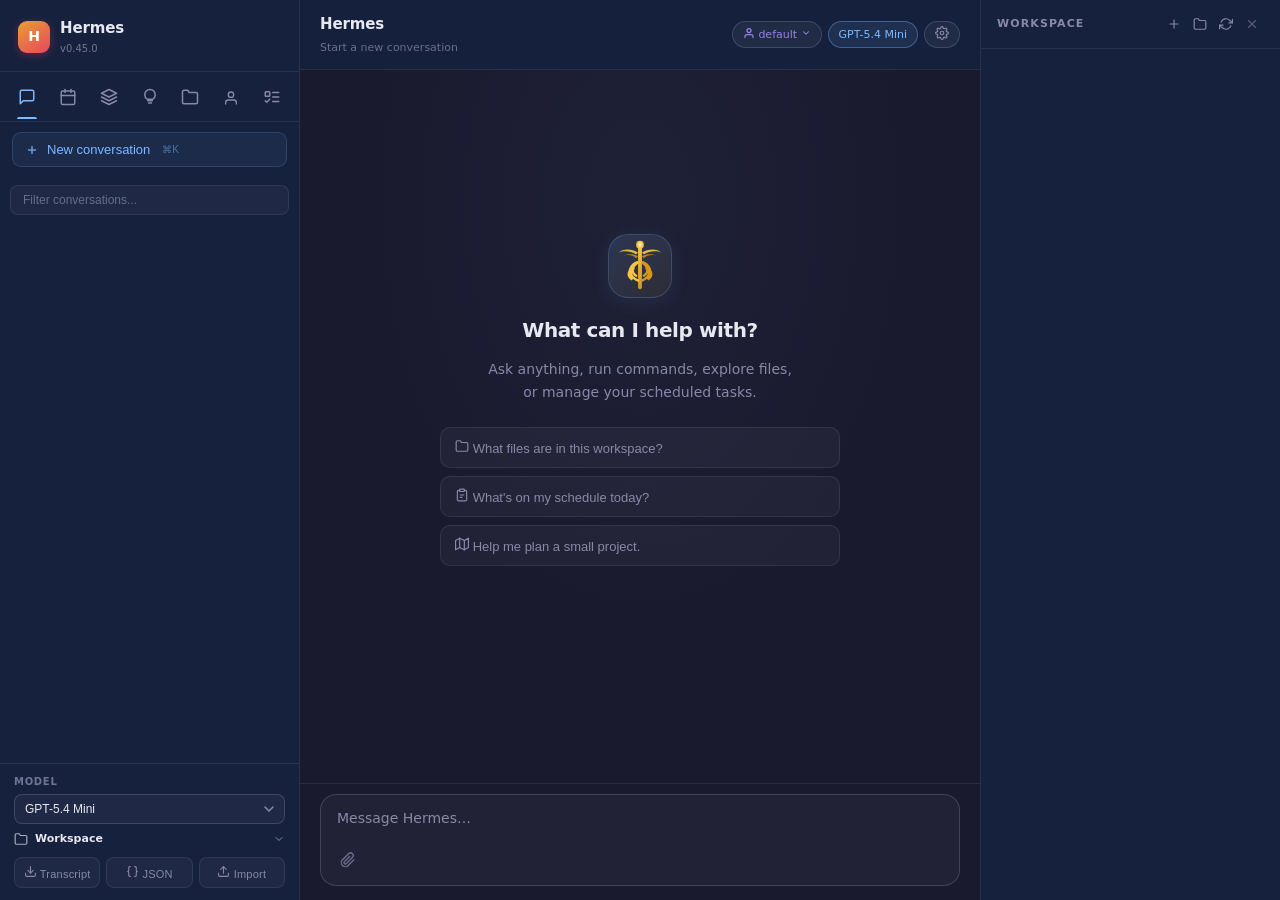
==== static/index.html @ 02e6e768 "docs: v0.45.0 release notes + roadmap/sprint plan updates Co-authored-by: Nathan Esquenazi <nesquena" ====
<!doctype html>
<html lang="en">
<head>
<meta charset="utf-8">
<meta name="viewport" content="width=device-width, initial-scale=1">
<title>Hermes</title>
<script>(function(){var t=localStorage.getItem('hermes-theme');if(t&&t!=='dark')document.documentElement.dataset.theme=t;})()</script>
<link rel="stylesheet" href="/static/style.css">
  <!-- Prism.js syntax highlighting (loaded async, non-blocking) -->
  <link rel="stylesheet" href="https://cdn.jsdelivr.net/npm/prismjs@1.29.0/themes/prism-tomorrow.min.css" integrity="sha384-wFjoQjtV1y5jVHbt0p35Ui8aV8GVpEZkyF99OXWqP/eNJDU93D3Ugxkoyh6Y2I4A" crossorigin="anonymous">
  <script src="https://cdn.jsdelivr.net/npm/prismjs@1.29.0/components/prism-core.min.js" integrity="sha384-MXybTpajaBV0AkcBaCPT4KIvo0FzoCiWXgcihYsw4FUkEz0Pv3JGV6tk2G8vJtDc" crossorigin="anonymous" defer></script>
  <script src="https://cdn.jsdelivr.net/npm/prismjs@1.29.0/plugins/autoloader/prism-autoloader.min.js" integrity="sha384-Uq05+JLko69eOiPr39ta9bh7kld5PKZoU+fF7g0EXTAriEollhZ+DrN8Q/Oi8J2Q" crossorigin="anonymous" defer></script>
</head>
<body>
<div class="layout">
  <aside class="sidebar">
    <div class="sidebar-header"><div class="logo">H</div><div><h1 style="margin:0;font-size:15px;font-weight:700;letter-spacing:-.01em">Hermes</h1><div style="font-size:10px;color:var(--muted);opacity:.8;margin-top:1px">v0.45.0</div></div></div>
    <div class="sidebar-nav">
      <button class="nav-tab active" data-panel="chat" data-label="Chat" onclick="switchPanel('chat')" title="Chat" data-i18n-title="tab_chat"><svg width="18" height="18" viewBox="0 0 24 24" fill="none" stroke="currentColor" stroke-width="2" stroke-linecap="round" stroke-linejoin="round" aria-hidden="true"><path d="M21 15a2 2 0 0 1-2 2H7l-4 4V5a2 2 0 0 1 2-2h14a2 2 0 0 1 2 2z"/></svg></button>
      <button class="nav-tab" data-panel="tasks" data-label="Tasks" onclick="switchPanel('tasks')" title="Tasks" data-i18n-title="tab_tasks"><svg width="18" height="18" viewBox="0 0 24 24" fill="none" stroke="currentColor" stroke-width="2" stroke-linecap="round" stroke-linejoin="round" aria-hidden="true"><rect x="3" y="4" width="18" height="18" rx="2"/><line x1="16" y1="2" x2="16" y2="6"/><line x1="8" y1="2" x2="8" y2="6"/><line x1="3" y1="10" x2="21" y2="10"/></svg></button>
      <button class="nav-tab" data-panel="skills" data-label="Skills" onclick="switchPanel('skills')" title="Skills" data-i18n-title="tab_skills"><svg width="18" height="18" viewBox="0 0 24 24" fill="none" stroke="currentColor" stroke-width="2" stroke-linecap="round" stroke-linejoin="round" aria-hidden="true"><path d="M12 2L2 7l10 5 10-5-10-5z"/><path d="M2 17l10 5 10-5"/><path d="M2 12l10 5 10-5"/></svg></button>
      <button class="nav-tab" data-panel="memory" data-label="Memory" onclick="switchPanel('memory')" title="Memory" data-i18n-title="tab_memory"><svg width="18" height="18" viewBox="0 0 24 24" fill="none" stroke="currentColor" stroke-width="2" stroke-linecap="round" stroke-linejoin="round" aria-hidden="true"><path d="M12 2a7 7 0 0 1 7 7c0 2.5-1.3 4.7-3.2 6H8.2C6.3 13.7 5 11.5 5 9a7 7 0 0 1 7-7z"/><line x1="9" y1="17" x2="15" y2="17"/><line x1="10" y1="20" x2="14" y2="20"/></svg></button>
      <button class="nav-tab" data-panel="workspaces" data-label="Spaces" onclick="switchPanel('workspaces')" title="Spaces" data-i18n-title="tab_workspaces"><svg width="18" height="18" viewBox="0 0 24 24" fill="none" stroke="currentColor" stroke-width="2" stroke-linecap="round" stroke-linejoin="round" aria-hidden="true"><path d="M22 19a2 2 0 0 1-2 2H4a2 2 0 0 1-2-2V5a2 2 0 0 1 2-2h5l2 3h9a2 2 0 0 1 2 2z"/></svg></button>
      <button class="nav-tab" data-panel="profiles" data-label="Profiles" onclick="switchPanel('profiles')" title="Agent profiles" data-i18n-title="tab_profiles"><svg width="16" height="16" viewBox="0 0 24 24" fill="none" stroke="currentColor" stroke-width="2" stroke-linecap="round" stroke-linejoin="round"><path d="M20 21v-2a4 4 0 0 0-4-4H8a4 4 0 0 0-4 4v2"/><circle cx="12" cy="7" r="4"/></svg></button>
      <button class="nav-tab" data-panel="todos" data-label="Todos" onclick="switchPanel('todos')" title="Current task list" data-i18n-title="tab_todos"><svg width="18" height="18" viewBox="0 0 24 24" fill="none" stroke="currentColor" stroke-width="2" stroke-linecap="round" stroke-linejoin="round" aria-hidden="true"><rect x="3" y="5" width="6" height="6" rx="1"/><path d="m3 17 2 2 4-4"/><path d="M13 6h8"/><path d="M13 12h8"/><path d="M13 18h8"/></svg></button>
    </div>
    <!-- Chat panel -->
    <div class="panel-view active" id="panelChat">
      <div class="sidebar-section">
        <button class="new-chat-btn" id="btnNewChat">
          <svg width="14" height="14" viewBox="0 0 24 24" fill="none" stroke="currentColor" stroke-width="2.5"><line x1="12" y1="5" x2="12" y2="19"/><line x1="5" y1="12" x2="19" y2="12"/></svg>
          <span data-i18n="new_conversation">New conversation</span> <span style="font-size:10px;opacity:.5;margin-left:4px">&#8984;K</span>
        </button>
      </div>
      <div class="session-search"><input id="sessionSearch" placeholder="Filter conversations..." data-i18n-placeholder="filter_conversations" oninput="filterSessions()"></div>
      <div class="session-list" id="sessionList"></div>
    </div>
    <!-- Tasks (cron) panel -->
    <div class="panel-view" id="panelTasks">
      <div class="sidebar-section" style="padding-bottom:4px;display:flex;align-items:center;justify-content:space-between">
        <div style="font-size:11px;color:var(--muted)" data-i18n="scheduled_jobs">Scheduled jobs</div>
        <button class="cron-btn run" style="padding:3px 8px;font-size:10px" onclick="toggleCronForm()">+ <span data-i18n="new_job">New job</span></button>
      </div>
      <!-- Create job form (hidden by default) -->
      <div id="cronCreateForm" style="display:none;padding:8px 12px;border-bottom:1px solid var(--border);flex-shrink:0">
        <input id="cronFormName" placeholder="Job name (optional)" style="width:100%;background:rgba(255,255,255,.05);border:1px solid var(--border2);border-radius:6px;color:var(--text);padding:5px 8px;font-size:12px;outline:none;margin-bottom:6px">
        <input id="cronFormSchedule" placeholder="Schedule: '0 9 * * *' or 'every 1h'" style="width:100%;background:rgba(255,255,255,.05);border:1px solid var(--border2);border-radius:6px;color:var(--text);padding:5px 8px;font-size:12px;outline:none;margin-bottom:6px">
        <textarea id="cronFormPrompt" rows="3" placeholder="Prompt (must be self-contained)" style="width:100%;background:rgba(255,255,255,.05);border:1px solid var(--border2);border-radius:6px;color:var(--text);padding:5px 8px;font-size:12px;outline:none;resize:none;font-family:inherit;margin-bottom:6px"></textarea>
        <select id="cronFormDeliver" style="width:100%;background:rgba(255,255,255,.05);border:1px solid var(--border2);border-radius:6px;color:var(--text);padding:5px 8px;font-size:12px;outline:none;margin-bottom:6px">
          <option value="local">Local (save output only)</option>
          <option value="discord">Discord</option>
          <option value="telegram">Telegram</option>
        </select>
        <div class="skill-picker-wrap" style="margin-bottom:8px">
          <input id="cronFormSkillSearch" placeholder="Add skills (optional)..." style="width:100%;background:rgba(255,255,255,.05);border:1px solid var(--border2);border-radius:6px;color:var(--text);padding:5px 8px;font-size:12px;outline:none" autocomplete="off">
          <div id="cronFormSkillDropdown" class="skill-picker-dropdown" style="display:none"></div>
          <div id="cronFormSkillTags" class="skill-picker-tags"></div>
        </div>
        <div style="display:flex;gap:6px">
          <button class="cron-btn run" style="flex:1" onclick="submitCronCreate()" data-i18n="create_job">Create job</button>
          <button class="cron-btn" style="flex:1" onclick="toggleCronForm()" data-i18n="cancel">Cancel</button>
        </div>
        <div id="cronFormError" style="font-size:11px;color:var(--accent);margin-top:6px;display:none"></div>
      </div>
      <div class="cron-list" id="cronList"><div style="padding:12px;color:var(--muted);font-size:12px" data-i18n="loading">Loading...</div></div>
    </div>
    <!-- Skills panel -->
    <div class="panel-view" id="panelSkills">
      <div class="sidebar-section" style="padding-bottom:4px;display:flex;align-items:center;justify-content:space-between">
        <div class="skills-search" style="flex:1;padding:0"><input id="skillsSearch" placeholder="Search skills..." data-i18n-placeholder="search_skills" oninput="filterSkills()"></div>
        <button class="cron-btn run" style="padding:3px 8px;font-size:10px;flex-shrink:0;margin-left:6px" onclick="toggleSkillForm()">+ <span data-i18n="new_skill">New skill</span></button>
      </div>
      <!-- Skill create/edit form (hidden by default) -->
      <div id="skillCreateForm" style="display:none;padding:8px 12px;border-bottom:1px solid var(--border);flex-shrink:0">
        <input id="skillFormName" placeholder="Skill name (e.g. my-skill)" style="width:100%;background:rgba(255,255,255,.05);border:1px solid var(--border2);border-radius:6px;color:var(--text);padding:5px 8px;font-size:12px;outline:none;margin-bottom:6px;box-sizing:border-box">
        <input id="skillFormCategory" placeholder="Category (optional, e.g. devops)" style="width:100%;background:rgba(255,255,255,.05);border:1px solid var(--border2);border-radius:6px;color:var(--text);padding:5px 8px;font-size:12px;outline:none;margin-bottom:6px;box-sizing:border-box">
        <textarea id="skillFormContent" rows="6" placeholder="SKILL.md content (YAML frontmatter + markdown body)" style="width:100%;background:rgba(255,255,255,.05);border:1px solid var(--border2);border-radius:6px;color:var(--text);padding:5px 8px;font-size:12px;outline:none;resize:vertical;font-family:'SF Mono',ui-monospace,monospace;margin-bottom:6px;box-sizing:border-box"></textarea>
        <div style="display:flex;gap:6px">
          <button class="cron-btn run" style="flex:1" onclick="submitSkillSave()" data-i18n="save_skill">Save skill</button>
          <button class="cron-btn" style="flex:1" onclick="toggleSkillForm()" data-i18n="cancel">Cancel</button>
        </div>
        <div id="skillFormError" style="font-size:11px;color:var(--accent);margin-top:6px;display:none"></div>
      </div>
      <div class="skills-list" id="skillsList"><div style="padding:12px;color:var(--muted);font-size:12px" data-i18n="loading">Loading...</div></div>
    </div>
    <!-- Memory panel -->
    <div class="panel-view" id="panelMemory">
      <div style="padding:8px 12px 4px;display:flex;align-items:center;justify-content:space-between;flex-shrink:0">
        <span style="font-size:11px;color:var(--muted)" data-i18n="personal_memory">Personal memory</span>
        <button class="cron-btn run" id="memEditBtn" style="padding:3px 8px;font-size:10px" onclick="toggleMemoryEdit()"><svg width="12" height="12" viewBox="0 0 24 24" fill="none" stroke="currentColor" stroke-width="2" stroke-linecap="round" stroke-linejoin="round" aria-hidden="true"><path d="M17 3a2.85 2.83 0 1 1 4 4L7.5 20.5 2 22l1.5-5.5Z"/></svg> <span data-i18n="edit">Edit</span></button>
      </div>
      <div class="memory-panel" id="memoryPanel"><div style="color:var(--muted);font-size:12px" data-i18n="loading">Loading...</div></div>
      <!-- Memory edit form (hidden by default) -->
      <div id="memoryEditForm" style="display:none;padding:8px 12px;border-top:1px solid var(--border);flex-shrink:0">
        <div style="font-size:11px;color:var(--muted);margin-bottom:4px"><span data-i18n="editing">Editing</span>: <span id="memEditSection">memory</span></div>
        <textarea id="memEditContent" rows="10" style="width:100%;background:rgba(255,255,255,.05);border:1px solid var(--border2);border-radius:6px;color:var(--text);padding:5px 8px;font-size:11px;outline:none;resize:vertical;font-family:'SF Mono',ui-monospace,monospace;box-sizing:border-box;margin-bottom:6px;line-height:1.5"></textarea>
        <div style="display:flex;gap:6px">
          <button class="cron-btn run" style="flex:1" onclick="submitMemorySave()" data-i18n="save">Save</button>
          <button class="cron-btn" style="flex:1" onclick="closeMemoryEdit()" data-i18n="cancel">Cancel</button>
        </div>
        <div id="memEditError" style="font-size:11px;color:var(--accent);margin-top:6px;display:none"></div>
      </div>
    </div>
    <!-- Todo panel -->
    <div class="panel-view" id="panelTodos">
      <div style="padding:10px 12px 4px;font-size:11px;color:var(--muted);flex-shrink:0" data-i18n="current_task_list">Current task list</div>
      <div id="todoPanel" style="flex:1;overflow-y:auto;padding:8px 12px"></div>
    </div>
    <!-- Workspaces panel -->
    <div class="panel-view" id="panelWorkspaces">
      <div style="padding:10px 12px 4px;font-size:11px;color:var(--muted)" data-i18n="workspace_desc">Add and switch workspaces for your sessions.</div>
      <div style="flex:1;overflow-y:auto;padding:0 12px 12px" id="workspacesPanel"><div style="color:var(--muted);font-size:12px" data-i18n="loading">Loading...</div></div>
    </div>
    <!-- Profiles panel -->
    <div class="panel-view" id="panelProfiles">
      <div class="sidebar-section" style="padding-bottom:4px;display:flex;align-items:center;justify-content:space-between">
        <div style="font-size:11px;color:var(--muted)" data-i18n="tab_profiles">Agent profiles</div>
        <button class="cron-btn run" style="padding:3px 8px;font-size:10px" onclick="toggleProfileForm()">+ <span data-i18n="new_profile">New profile</span></button>
      </div>
      <!-- Profile create form (hidden by default) -->
      <div id="profileCreateForm" style="display:none;padding:8px 12px;border-bottom:1px solid var(--border);flex-shrink:0">
        <input id="profileFormName" placeholder="Profile name (lowercase, a-z 0-9 hyphens)" style="width:100%;background:rgba(255,255,255,.05);border:1px solid var(--border2);border-radius:6px;color:var(--text);padding:5px 8px;font-size:12px;outline:none;margin-bottom:6px;box-sizing:border-box">
        <label style="display:flex;align-items:center;gap:6px;font-size:11px;color:var(--muted);margin-bottom:8px;cursor:pointer">
          <input type="checkbox" id="profileFormClone" style="accent-color:var(--accent)"> Clone config from active profile
        </label>
        <input id="profileFormBaseUrl" placeholder="Base URL (optional, e.g. http://localhost:11434)" style="width:100%;background:rgba(255,255,255,.05);border:1px solid var(--border2);border-radius:6px;color:var(--text);padding:5px 8px;font-size:12px;outline:none;margin-bottom:6px;box-sizing:border-box">
        <input id="profileFormApiKey" type="password" placeholder="API key (optional)" style="width:100%;background:rgba(255,255,255,.05);border:1px solid var(--border2);border-radius:6px;color:var(--text);padding:5px 8px;font-size:12px;outline:none;margin-bottom:6px;box-sizing:border-box">
        <div style="display:flex;gap:6px">
          <button class="cron-btn run" style="flex:1" onclick="submitProfileCreate()">Create</button>
          <button class="cron-btn" style="flex:1" onclick="toggleProfileForm()">Cancel</button>
        </div>
        <div id="profileFormError" style="font-size:11px;color:var(--accent);margin-top:6px;display:none"></div>
      </div>
      <div style="flex:1;overflow-y:auto;padding:0 12px 12px" id="profilesPanel"><div style="color:var(--muted);font-size:12px">Loading...</div></div>
    </div>
    <div class="sidebar-bottom">
      <div class="field-label" style="font-size:10px;letter-spacing:.07em;margin-bottom:4px">MODEL</div>
      <select id="modelSelect">
        <optgroup label="OpenAI">
          <option value="openai/gpt-5.4-mini">GPT-5.4 Mini</option>
          <option value="openai/gpt-4o">GPT-4o</option>
          <option value="openai/o3">o3</option>
          <option value="openai/o4-mini">o4-mini</option>
        </optgroup>
        <optgroup label="Anthropic">
          <option value="anthropic/claude-sonnet-4.6">Claude Sonnet 4.6</option>
          <option value="anthropic/claude-sonnet-4-5">Claude Sonnet 4.5</option>
          <option value="anthropic/claude-haiku-3-5">Claude Haiku 3.5</option>
        </optgroup>
        <optgroup label="Other">
          <option value="google/gemini-2.5-pro">Gemini 2.5 Pro</option>
          <option value="deepseek/deepseek-chat-v3-0324">DeepSeek V3</option>
          <option value="meta-llama/llama-4-scout">Llama 4 Scout</option>
        </optgroup>
      </select>
      <div style="position:relative">
        <div id="sidebarWsDisplay" style="display:flex;align-items:center;gap:7px;padding:0 0 8px;cursor:pointer;border-radius:8px;transition:background .15s" onclick="toggleWsDropdown()" title="Switch workspace">
          <span style="opacity:.7;line-height:1"><svg width="14" height="14" viewBox="0 0 24 24" fill="none" stroke="currentColor" stroke-width="2" stroke-linecap="round" stroke-linejoin="round" aria-hidden="true"><path d="M22 19a2 2 0 0 1-2 2H4a2 2 0 0 1-2-2V5a2 2 0 0 1 2-2h5l2 3h9a2 2 0 0 1 2 2z"/></svg></span>
          <div style="min-width:0;flex:1">
            <div style="font-size:11px;font-weight:600;color:var(--text);overflow:hidden;text-overflow:ellipsis;white-space:nowrap" id="sidebarWsName">Workspace</div>
            <div style="font-size:10px;color:var(--muted);overflow:hidden;text-overflow:ellipsis;white-space:nowrap;margin-top:1px" id="sidebarWsPath"></div>
          </div>
          <span style="color:var(--muted);flex-shrink:0;line-height:1"><svg width="12" height="12" viewBox="0 0 24 24" fill="none" stroke="currentColor" stroke-width="2" stroke-linecap="round" stroke-linejoin="round" aria-hidden="true"><polyline points="6 9 12 15 18 9"/></svg></span>
        </div>
        <div class="ws-dropdown" id="wsDropdown"></div>
      </div>
      <div class="sidebar-actions">
        <button class="sm-btn" id="btnDownload" title="Download as Markdown" data-i18n-title="download_transcript"><svg width="13" height="13" viewBox="0 0 24 24" fill="none" stroke="currentColor" stroke-width="2" stroke-linecap="round" stroke-linejoin="round" aria-hidden="true"><path d="M21 15v4a2 2 0 0 1-2 2H5a2 2 0 0 1-2-2v-4"/><polyline points="7 10 12 15 17 10"/><line x1="12" y1="15" x2="12" y2="3"/></svg> <span data-i18n="transcript">Transcript</span></button>
        <button class="sm-btn" id="btnExportJSON" title="Export full session as JSON"><svg width="13" height="13" viewBox="0 0 24 24" fill="none" stroke="currentColor" stroke-width="2" stroke-linecap="round" stroke-linejoin="round" aria-hidden="true"><path d="M8 3H7a2 2 0 0 0-2 2v5a2 2 0 0 1-2 2 2 2 0 0 1 2 2v5c0 1.1.9 2 2 2h1"/><path d="M16 3h1a2 2 0 0 1 2 2v5a2 2 0 0 0 2 2 2 2 0 0 0-2 2v5a2 2 0 0 1-2 2h-1"/></svg> JSON</button>
        <button class="sm-btn" id="btnImportJSON" title="Import session from JSON"><svg width="13" height="13" viewBox="0 0 24 24" fill="none" stroke="currentColor" stroke-width="2" stroke-linecap="round" stroke-linejoin="round" aria-hidden="true"><path d="M21 15v4a2 2 0 0 1-2 2H5a2 2 0 0 1-2-2v-4"/><polyline points="17 8 12 3 7 8"/><line x1="12" y1="3" x2="12" y2="15"/></svg> <span data-i18n="import">Import</span></button>
        <input type="file" id="importFileInput" accept=".json" style="display:none">
      </div>
    </div>
  <div class="resize-handle" id="sidebarResize"></div>
  </aside>
  <main class="main">
    <div class="topbar">
      <button class="mobile-hamburger" id="btnHamburger" onclick="toggleMobileSidebar()" title="Menu">
        <svg width="20" height="20" viewBox="0 0 24 24" fill="none" stroke="currentColor" stroke-width="2"><line x1="3" y1="6" x2="21" y2="6"/><line x1="3" y1="12" x2="21" y2="12"/><line x1="3" y1="18" x2="21" y2="18"/></svg>
      </button>
      <div style="flex:1;min-width:0;overflow:hidden"><div class="topbar-title" id="topbarTitle">Hermes</div><div class="topbar-meta" id="topbarMeta" data-i18n="new_conversation">Start a new conversation</div></div>
      <div class="topbar-chips">
        <div id="profileChipWrap" style="position:relative">
          <div class="chip profile-chip" id="profileChip" onclick="toggleProfileDropdown()" title="Switch profile" style="cursor:pointer"><svg width="12" height="12" viewBox="0 0 24 24" fill="none" stroke="currentColor" stroke-width="2.5" stroke-linecap="round" stroke-linejoin="round" style="vertical-align:-1px;margin-right:3px"><path d="M20 21v-2a4 4 0 0 0-4-4H8a4 4 0 0 0-4 4v2"/><circle cx="12" cy="7" r="4"/></svg><span id="profileChipLabel">default</span> <svg width="10" height="10" viewBox="0 0 24 24" fill="none" stroke="currentColor" stroke-width="2.5" stroke-linecap="round" stroke-linejoin="round" aria-hidden="true"><polyline points="6 9 12 15 18 9"/></svg></div>
          <div class="profile-dropdown" id="profileDropdown"></div>
        </div>
        <div class="chip model" id="modelChip">GPT-5.4 Mini</div>

        <button class="chip clear-btn" id="btnClearConv" onclick="clearConversation()" title="Clear all messages in this conversation" style="display:none"><svg width="13" height="13" viewBox="0 0 24 24" fill="none" stroke="currentColor" stroke-width="2" stroke-linecap="round" stroke-linejoin="round" aria-hidden="true"><path d="M3 6h18"/><path d="M19 6v14c0 1-1 2-2 2H7c-1 0-2-1-2-2V6"/><path d="M8 6V4c0-1 1-2 2-2h4c1 0 2 1 2 2v2"/></svg> <span data-i18n="copy">Clear</span></button>
        <button class="chip gear-btn" id="btnSettings" onclick="toggleSettings()" title="Settings" data-i18n-title="settings_title"><svg width="14" height="14" viewBox="0 0 24 24" fill="none" stroke="currentColor" stroke-width="2" stroke-linecap="round" stroke-linejoin="round" aria-hidden="true"><circle cx="12" cy="12" r="3"/><path d="M19.4 15a1.65 1.65 0 0 0 .33 1.82l.06.06a2 2 0 0 1-2.83 2.83l-.06-.06a1.65 1.65 0 0 0-1.82-.33 1.65 1.65 0 0 0-1 1.51V21a2 2 0 0 1-4 0v-.09A1.65 1.65 0 0 0 9 19.4a1.65 1.65 0 0 0-1.82.33l-.06.06a2 2 0 0 1-2.83-2.83l.06-.06A1.65 1.65 0 0 0 4.68 15a1.65 1.65 0 0 0-1.51-1H3a2 2 0 0 1 0-4h.09A1.65 1.65 0 0 0 4.6 9a1.65 1.65 0 0 0-.33-1.82l-.06-.06a2 2 0 0 1 2.83-2.83l.06.06A1.65 1.65 0 0 0 9 4.68a1.65 1.65 0 0 0 1-1.51V3a2 2 0 0 1 4 0v.09a1.65 1.65 0 0 0 1 1.51 1.65 1.65 0 0 0 1.82-.33l.06-.06a2 2 0 0 1 2.83 2.83l-.06.06A1.65 1.65 0 0 0 19.4 9a1.65 1.65 0 0 0 1.51 1H21a2 2 0 0 1 0 4h-.09a1.65 1.65 0 0 0-1.51 1z"/></svg></button>
        <button class="chip mobile-files-btn" id="btnMobileFiles" onclick="toggleMobileFiles()" title="Files"><svg width="14" height="14" viewBox="0 0 24 24" fill="none" stroke="currentColor" stroke-width="2" stroke-linecap="round" stroke-linejoin="round" aria-hidden="true"><path d="M22 19a2 2 0 0 1-2 2H4a2 2 0 0 1-2-2V5a2 2 0 0 1 2-2h5l2 3h9a2 2 0 0 1 2 2z"/></svg></button>
      </div>
    </div>
    <div class="messages" id="messages">
      <div class="empty-state" id="emptyState">
        <div class="empty-logo"><svg xmlns="http://www.w3.org/2000/svg" viewBox="0 0 64 64" width="80" height="80" aria-label="Hermes caduceus">
          <defs>
            <linearGradient id="hermes-gold" x1="0%" y1="0%" x2="0%" y2="100%">
              <stop offset="0%" style="stop-color:#F5C542;stop-opacity:1"/>
              <stop offset="100%" style="stop-color:#D4961C;stop-opacity:1"/>
            </linearGradient>
          </defs>
          <rect x="30" y="10" width="4" height="46" rx="2" fill="url(#hermes-gold)"/>
          <path d="M30 18 C24 14, 14 14, 10 18 C14 16, 22 16, 28 20" fill="#F5C542" opacity="0.9"/>
          <path d="M30 22 C26 19, 18 19, 14 22 C18 20, 24 20, 28 24" fill="#D4961C" opacity="0.8"/>
          <path d="M34 18 C40 14, 50 14, 54 18 C50 16, 42 16, 36 20" fill="#F5C542" opacity="0.9"/>
          <path d="M34 22 C38 19, 46 19, 50 22 C46 20, 40 20, 36 24" fill="#D4961C" opacity="0.8"/>
          <path d="M32 48 C22 44, 20 38, 26 34 C20 36, 18 42, 24 46 C18 40, 22 30, 30 28 C24 32, 22 38, 28 42" fill="none" stroke="#F5C542" stroke-width="2.5" stroke-linecap="round"/>
          <path d="M32 48 C42 44, 44 38, 38 34 C44 36, 46 42, 40 46 C46 40, 42 30, 34 28 C40 32, 42 38, 36 42" fill="none" stroke="#D4961C" stroke-width="2.5" stroke-linecap="round"/>
          <circle cx="32" cy="10" r="4" fill="#F5C542"/>
          <circle cx="32" cy="10" r="2" fill="#FFF8E1" opacity="0.7"/>
        </svg></div>
        <h2 data-i18n="empty_title">What can I help with?</h2>
        <p data-i18n="empty_subtitle">Ask anything, run commands, explore files, or manage your scheduled tasks.</p>
        <div class="suggestion-grid">
          <button class="suggestion" data-msg="What files are in this workspace?"><svg width="14" height="14" viewBox="0 0 24 24" fill="none" stroke="currentColor" stroke-width="2" stroke-linecap="round" stroke-linejoin="round" aria-hidden="true"><path d="M22 19a2 2 0 0 1-2 2H4a2 2 0 0 1-2-2V5a2 2 0 0 1 2-2h5l2 3h9a2 2 0 0 1 2 2z"/></svg> <span data-i18n="suggest_files">What files are in this workspace?</span></button>
          <button class="suggestion" data-msg="What's on my schedule today?"><svg width="14" height="14" viewBox="0 0 24 24" fill="none" stroke="currentColor" stroke-width="2" stroke-linecap="round" stroke-linejoin="round" aria-hidden="true"><path d="M16 4h2a2 2 0 0 1 2 2v14a2 2 0 0 1-2 2H6a2 2 0 0 1-2-2V6a2 2 0 0 1 2-2h2"/><rect x="8" y="2" width="8" height="4" rx="1" ry="1"/><line x1="9" y1="12" x2="15" y2="12"/><line x1="9" y1="16" x2="12" y2="16"/></svg> <span data-i18n="suggest_schedule">What's on my schedule today?</span></button>
          <button class="suggestion" data-msg="Help me plan a small project."><svg width="14" height="14" viewBox="0 0 24 24" fill="none" stroke="currentColor" stroke-width="2" stroke-linecap="round" stroke-linejoin="round" aria-hidden="true"><polygon points="1 6 1 22 8 18 16 22 23 18 23 2 16 6 8 2 1 6"/><line x1="8" y1="2" x2="8" y2="18"/><line x1="16" y1="6" x2="16" y2="22"/></svg> <span data-i18n="suggest_plan">Help me plan a small project.</span></button>
        </div>
      </div>
      <div class="messages-inner" id="msgInner"></div>
      <div id="liveToolCards" style="display:none;max-width:800px;margin:0 auto;width:100%;padding:0 24px;"></div>
    </div>
    <div class="update-banner" id="updateBanner">
      <span id="updateMsg"></span>
      <div style="display:flex;gap:8px;flex-shrink:0">
        <button class="update-btn" onclick="dismissUpdate()">Later</button>
        <button class="update-btn update-primary" id="btnApplyUpdate" onclick="applyUpdates()">Update Now</button>
      </div>
    </div>
    <div class="reconnect-banner" id="reconnectBanner">
      <span id="reconnectMsg"><svg width="13" height="13" viewBox="0 0 24 24" fill="none" stroke="currentColor" stroke-width="2" stroke-linecap="round" stroke-linejoin="round" aria-hidden="true" style="vertical-align:-1px"><path d="M10.29 3.86L1.82 18a2 2 0 0 0 1.71 3h16.94a2 2 0 0 0 1.71-3L13.71 3.86a2 2 0 0 0-3.42 0z"/><line x1="12" y1="9" x2="12" y2="13"/><line x1="12" y1="17" x2="12.01" y2="17"/></svg> A response may have been in progress when you last left. Reload messages?</span>
      <div style="display:flex;gap:8px;flex-shrink:0">
        <button class="reconnect-btn" onclick="dismissReconnect()">Dismiss</button>
        <button class="reconnect-btn" onclick="refreshSession()"><svg width="13" height="13" viewBox="0 0 24 24" fill="none" stroke="currentColor" stroke-width="2" stroke-linecap="round" stroke-linejoin="round" aria-hidden="true" style="vertical-align:-1px"><polyline points="23 4 23 10 17 10"/><polyline points="1 20 1 14 7 14"/><path d="M3.51 9a9 9 0 0 1 14.85-3.36L23 10M1 14l4.64 4.36A9 9 0 0 0 20.49 15"/></svg> Reload</button>
      </div>
    </div>
    <div class="approval-card" id="approvalCard" role="alertdialog" aria-labelledby="approvalHeading" aria-describedby="approvalDesc">
      <div class="approval-inner">
        <div class="approval-header">
          <svg width="14" height="14" viewBox="0 0 24 24" fill="none" stroke="currentColor" stroke-width="2"><path d="M10.29 3.86L1.82 18a2 2 0 0 0 1.71 3h16.94a2 2 0 0 0 1.71-3L13.71 3.86a2 2 0 0 0-3.42 0z"/><line x1="12" y1="9" x2="12" y2="13"/><line x1="12" y1="17" x2="12.01" y2="17"/></svg>
          <span id="approvalHeading" data-i18n="approval_heading">Approval required</span>
        </div>
        <div class="approval-desc" id="approvalDesc"></div>
        <div class="approval-cmd" id="approvalCmd"></div>
        <div class="approval-btns">
          <button class="approval-btn once" id="approvalBtnOnce" onclick="respondApproval('once')" title="Allow this one command (Enter)" data-i18n-title="approval_btn_once_title">
            <span class="approval-btn-icon"><svg width="14" height="14" viewBox="0 0 24 24" fill="none" stroke="currentColor" stroke-width="2.5" stroke-linecap="round" stroke-linejoin="round" aria-hidden="true"><polyline points="20 6 9 17 4 12"/></svg></span>
            <span class="approval-btn-label" data-i18n="approval_btn_once">Allow once</span>
            <kbd class="approval-kbd">↵</kbd>
          </button>
          <button class="approval-btn session" id="approvalBtnSession" onclick="respondApproval('session')" title="Allow for this session">
            <span class="approval-btn-icon"><svg width="14" height="14" viewBox="0 0 24 24" fill="none" stroke="currentColor" stroke-width="2" stroke-linecap="round" stroke-linejoin="round" aria-hidden="true"><rect x="3" y="11" width="18" height="11" rx="2" ry="2"/><path d="M7 11V7a5 5 0 0 1 10 0v4"/></svg></span>
            <span class="approval-btn-label" data-i18n="approval_btn_session">Allow session</span>
          </button>
          <button class="approval-btn always" id="approvalBtnAlways" onclick="respondApproval('always')" title="Always allow this command pattern">
            <span class="approval-btn-icon"><svg width="14" height="14" viewBox="0 0 24 24" fill="none" stroke="currentColor" stroke-width="2" stroke-linecap="round" stroke-linejoin="round" aria-hidden="true"><polygon points="12 2 15.09 8.26 22 9.27 17 14.14 18.18 21.02 12 17.77 5.82 21.02 7 14.14 2 9.27 8.91 8.26 12 2"/></svg></span>
            <span class="approval-btn-label" data-i18n="approval_btn_always">Always allow</span>
          </button>
          <button class="approval-btn deny" id="approvalBtnDeny" onclick="respondApproval('deny')" title="Deny — do not run this command">
            <span class="approval-btn-icon"><svg width="14" height="14" viewBox="0 0 24 24" fill="none" stroke="currentColor" stroke-width="2.5" stroke-linecap="round" stroke-linejoin="round" aria-hidden="true"><line x1="18" y1="6" x2="6" y2="18"/><line x1="6" y1="6" x2="18" y2="18"/></svg></span>
            <span class="approval-btn-label" data-i18n="approval_btn_deny">Deny</span>
          </button>
        </div>
      </div>
    </div>
    <!-- Activity bar: shows tool progress / status above composer (not inside input) -->
    <div id="activityBar" style="display:none;max-width:800px;margin:0 auto;width:100%;padding:0 24px;">
      <div id="activityBarInner" style="display:flex;align-items:center;gap:8px;padding:6px 12px;border-radius:8px;background:rgba(255,255,255,.04);border:1px solid rgba(255,255,255,.07);font-size:12px;color:var(--muted);animation:fadeIn .15s ease;">
        <span id="activityIcon" style="opacity:.6;line-height:1"><svg width="14" height="14" viewBox="0 0 24 24" fill="none" stroke="currentColor" stroke-width="2" stroke-linecap="round" stroke-linejoin="round" aria-hidden="true"><line x1="12" y1="2" x2="12" y2="6"/><line x1="12" y1="18" x2="12" y2="22"/><line x1="4.93" y1="4.93" x2="7.76" y2="7.76"/><line x1="16.24" y1="16.24" x2="19.07" y2="19.07"/><line x1="2" y1="12" x2="6" y2="12"/><line x1="18" y1="12" x2="22" y2="12"/><line x1="4.93" y1="19.07" x2="7.76" y2="16.24"/><line x1="16.24" y1="7.76" x2="19.07" y2="4.93"/></svg></span>
        <span id="activityText" style="flex:1;overflow:hidden;text-overflow:ellipsis;white-space:nowrap"></span>
        <button id="btnCancel" onclick="cancelStream()" style="display:none;background:rgba(233,69,96,.12);border:1px solid rgba(233,69,96,.35);color:#e94560;font-size:11px;font-weight:600;padding:3px 10px;border-radius:6px;cursor:pointer;flex-shrink:0;transition:background .15s;align-items:center;gap:4px" title="Cancel this task"><svg width="12" height="12" viewBox="0 0 24 24" fill="none" stroke="currentColor" stroke-width="2" stroke-linecap="round" stroke-linejoin="round" aria-hidden="true"><rect x="3" y="3" width="18" height="18" rx="2" ry="2"/></svg> Cancel</button>
        <button id="btnDismissStatus" onclick="setStatus('')" style="display:none;background:none;border:none;color:var(--muted);line-height:1;cursor:pointer;padding:0 2px;opacity:.5;flex-shrink:0" title="Dismiss"><svg width="14" height="14" viewBox="0 0 24 24" fill="none" stroke="currentColor" stroke-width="2" stroke-linecap="round" stroke-linejoin="round" aria-hidden="true"><line x1="18" y1="6" x2="6" y2="18"/><line x1="6" y1="6" x2="18" y2="18"/></svg></button>
        <span id="activityDots" style="display:flex;gap:3px;align-items:center">
          <span style="width:4px;height:4px;border-radius:50%;background:var(--blue);opacity:.3;animation:pulse 1.4s ease-in-out infinite"></span>
          <span style="width:4px;height:4px;border-radius:50%;background:var(--blue);opacity:.3;animation:pulse 1.4s ease-in-out .22s infinite"></span>
          <span style="width:4px;height:4px;border-radius:50%;background:var(--blue);opacity:.3;animation:pulse 1.4s ease-in-out .44s infinite"></span>
        </span>
      </div>
    </div>
    <div class="composer-wrap" id="composerWrap">
      <div class="cmd-dropdown" id="cmdDropdown"></div>
      <div class="composer-box" id="composerBox">
        <div class="drop-hint" id="dropHint">
          <svg width="28" height="28" viewBox="0 0 24 24" fill="none" stroke="currentColor" stroke-width="1.5"><path d="M21 15v4a2 2 0 0 1-2 2H5a2 2 0 0 1-2-2v-4"/><polyline points="17 8 12 3 7 8"/><line x1="12" y1="3" x2="12" y2="15"/></svg>
          Drop files to upload to workspace
        </div>
        <div class="attach-tray" id="attachTray"></div>
        <div class="mic-status" id="micStatus" style="display:none"><span class="mic-dot"></span> Listening…</div>
        <textarea id="msg" rows="1" placeholder="Message Hermes…"></textarea>
        <div class="composer-footer">
          <div class="composer-left">
            <input type="file" id="fileInput" multiple accept="image/*,text/*,application/pdf,application/json,.md,.py,.js,.ts,.yaml,.yml,.toml,.csv,.sh,.txt,.log,.env" style="display:none">
            <button class="icon-btn" id="btnAttach" title="Attach files">
              <svg width="16" height="16" viewBox="0 0 24 24" fill="none" stroke="currentColor" stroke-width="2"><path d="M21.44 11.05l-9.19 9.19a6 6 0 0 1-8.49-8.49l9.19-9.19a4 4 0 0 1 5.66 5.66l-9.2 9.19a2 2 0 0 1-2.83-2.83l8.49-8.48"/></svg>
            </button>
            <button class="icon-btn mic-btn" id="btnMic" title="Voice input" style="display:none">
              <svg width="16" height="16" viewBox="0 0 24 24" fill="none" stroke="currentColor" stroke-width="2">
                <rect x="9" y="1" width="6" height="12" rx="3"/>
                <path d="M5 10a7 7 0 0 0 14 0"/>
                <line x1="12" y1="19" x2="12" y2="23"/>
                <line x1="8" y1="23" x2="16" y2="23"/>
              </svg>
            </button>
          </div>
          <div class="ctx-indicator" id="ctxIndicator" style="display:none" title="Context window usage">
            <span class="ctx-bar-wrap"><span class="ctx-bar" id="ctxBar"></span></span>
            <span class="ctx-label" id="ctxLabel"></span>
          </div>
          <div class="composer-right">
            <button class="send-btn" id="btnSend" title="Send message" style="display:none">
              <svg width="16" height="16" viewBox="0 0 24 24" fill="none" stroke="currentColor" stroke-width="2.5" stroke-linecap="round" stroke-linejoin="round"><line x1="12" y1="19" x2="12" y2="5"/><polyline points="5 12 12 5 19 12"/></svg>
            </button>
          </div>
        </div>
        <div class="upload-bar-wrap" id="uploadBarWrap"><div class="upload-bar" id="uploadBar"></div></div>
      </div>
    </div>
  </main>
  <aside class="rightpanel">
    <div class="resize-handle" id="rightpanelResize"></div>
    <div class="panel-header">
      <span>Workspace</span>
      <span class="git-badge" id="gitBadge" style="display:none"></span>
      <div class="panel-actions">
        <button class="panel-icon-btn" id="btnUpDir" title="Parent directory" onclick="navigateUp()" style="display:none"><svg width="14" height="14" viewBox="0 0 24 24" fill="none" stroke="currentColor" stroke-width="2" stroke-linecap="round" stroke-linejoin="round" aria-hidden="true"><line x1="12" y1="19" x2="12" y2="5"/><polyline points="5 12 12 5 19 12"/></svg></button>
        <button class="panel-icon-btn" id="btnNewFile" title="New file" onclick="promptNewFile()"><svg width="14" height="14" viewBox="0 0 24 24" fill="none" stroke="currentColor" stroke-width="2" stroke-linecap="round" stroke-linejoin="round" aria-hidden="true"><line x1="12" y1="5" x2="12" y2="19"/><line x1="5" y1="12" x2="19" y2="12"/></svg></button>
        <button class="panel-icon-btn" id="btnNewFolder" title="New folder" onclick="promptNewFolder()"><svg width="14" height="14" viewBox="0 0 24 24" fill="none" stroke="currentColor" stroke-width="2" stroke-linecap="round" stroke-linejoin="round" aria-hidden="true"><path d="M22 19a2 2 0 0 1-2 2H4a2 2 0 0 1-2-2V5a2 2 0 0 1 2-2h5l2 3h9a2 2 0 0 1 2 2z"/></svg></button>
        <button class="panel-icon-btn" id="btnRefreshPanel" title="Refresh" onclick="if(S.session)loadDir(S.currentDir)"><svg width="14" height="14" viewBox="0 0 24 24" fill="none" stroke="currentColor" stroke-width="2" stroke-linecap="round" stroke-linejoin="round" aria-hidden="true"><polyline points="23 4 23 10 17 10"/><polyline points="1 20 1 14 7 14"/><path d="M3.51 9a9 9 0 0 1 14.85-3.36L23 10M1 14l4.64 4.36A9 9 0 0 0 20.49 15"/></svg></button>
        <button class="panel-icon-btn close-preview" id="btnClearPreview" title="Close preview"><svg width="14" height="14" viewBox="0 0 24 24" fill="none" stroke="currentColor" stroke-width="2" stroke-linecap="round" stroke-linejoin="round" aria-hidden="true"><line x1="18" y1="6" x2="6" y2="18"/><line x1="6" y1="6" x2="18" y2="18"/></svg></button>
      </div>
    </div>
    <div class="breadcrumb-bar" id="breadcrumbBar" style="display:none"></div>
    <div class="file-tree" id="fileTree"></div>
    <div class="preview-area" id="previewArea">
      <div class="preview-path" id="previewPath">
        <span id="previewPathText"></span>
        <span class="preview-badge" id="previewBadge"></span>
        <button id="btnDownloadFile" class="panel-icon-btn" style="margin-left:auto;font-size:12px;width:auto;padding:2px 8px;display:inline-flex;align-items:center;gap:4px" onclick="downloadFile(_previewCurrentPath)" title="Download file to your computer"><svg width="13" height="13" viewBox="0 0 24 24" fill="none" stroke="currentColor" stroke-width="2" stroke-linecap="round" stroke-linejoin="round" aria-hidden="true"><path d="M21 15v4a2 2 0 0 1-2 2H5a2 2 0 0 1-2-2v-4"/><polyline points="7 10 12 15 17 10"/><line x1="12" y1="15" x2="12" y2="3"/></svg> Download</button>
        <button id="btnEditFile" class="panel-icon-btn" style="font-size:12px;width:auto;padding:2px 8px;display:none;align-items:center;gap:4px" onclick="toggleEditMode()"><svg width="13" height="13" viewBox="0 0 24 24" fill="none" stroke="currentColor" stroke-width="2" stroke-linecap="round" stroke-linejoin="round" aria-hidden="true"><path d="M17 3a2.85 2.83 0 1 1 4 4L7.5 20.5 2 22l1.5-5.5Z"/></svg> Edit</button>
      </div>
      <pre class="preview-code" id="previewCode"></pre>
      <div class="preview-img-wrap" id="previewImgWrap" style="display:none"><img class="preview-img" id="previewImg" src="" alt=""></div>
      <div class="preview-md" id="previewMd" style="display:none"></div>
      <textarea id="previewEditArea" style="display:none;flex:1;width:100%;background:var(--code-bg);color:#e2e8f0;border:1px solid var(--border2);border-radius:8px;padding:12px;font-family:'SF Mono',ui-monospace,monospace;font-size:12px;line-height:1.6;resize:none;outline:none" oninput="_previewDirty=true;updateEditBtn()"></textarea>
    </div>
  </aside>
</div>
<div class="settings-overlay" id="settingsOverlay" style="display:none">
  <div class="settings-panel">
    <div class="settings-header">
      <h3 style="margin:0;font-size:16px" data-i18n="settings_title">Settings</h3>
      <button class="panel-icon-btn" onclick="_closeSettingsPanel()" title="Close"><svg width="14" height="14" viewBox="0 0 24 24" fill="none" stroke="currentColor" stroke-width="2" stroke-linecap="round" stroke-linejoin="round" aria-hidden="true"><line x1="18" y1="6" x2="6" y2="18"/><line x1="6" y1="6" x2="18" y2="18"/></svg></button>
    </div>
    <div class="settings-body">
      <div class="settings-field">
        <label for="settingsModel" data-i18n="settings_label_model">Default Model</label>
        <select id="settingsModel" style="width:100%;padding:8px;background:var(--code-bg);color:var(--text);border:1px solid var(--border2);border-radius:6px"></select>
      </div>
      <div class="settings-field">
        <label for="settingsSendKey" data-i18n="settings_label_send_key">Send Key</label>
        <select id="settingsSendKey" style="width:100%;padding:8px;background:var(--code-bg);color:var(--text);border:1px solid var(--border2);border-radius:6px">
          <option value="enter">Enter (Shift+Enter for newline)</option>
          <option value="ctrl+enter">Ctrl+Enter (Enter for newline)</option>
        </select>
      </div>
      <div class="settings-field">
        <label for="settingsTheme" data-i18n="settings_label_theme">Theme</label>
        <select id="settingsTheme" style="width:100%;padding:8px;background:var(--code-bg);color:var(--text);border:1px solid var(--border2);border-radius:6px" onchange="document.documentElement.dataset.theme=this.value;localStorage.setItem('hermes-theme',this.value)">
          <option value="dark">Dark (default)</option>
          <option value="light">Light</option>
          <option value="slate">Slate (charcoal)</option>
          <option value="solarized">Solarized Dark</option>
          <option value="monokai">Monokai</option>
          <option value="nord">Nord</option>
          <option value="oled">OLED</option>
        </select>
      </div>
      <div class="settings-field">
        <label for="settingsLanguage" data-i18n="settings_label_language">Language</label>
        <select id="settingsLanguage" style="width:100%;padding:8px;background:var(--code-bg);color:var(--text);border:1px solid var(--border2);border-radius:6px"></select>
      </div>
      <div class="settings-field">
        <label style="display:flex;align-items:center;gap:8px;cursor:pointer">
          <input type="checkbox" id="settingsSoundEnabled" style="width:15px;height:15px;accent-color:var(--accent)">
          <span data-i18n="settings_label_sound">Notification sound</span>
        </label>
        <div style="font-size:11px;color:var(--muted);margin-top:4px" data-i18n="settings_desc_sound">Play a sound when the assistant finishes a response.</div>
      </div>
      <div class="settings-field">
        <label style="display:flex;align-items:center;gap:8px;cursor:pointer">
          <input type="checkbox" id="settingsNotificationsEnabled" style="width:15px;height:15px;accent-color:var(--accent)">
          <span data-i18n="settings_label_notifications">Browser notifications</span>
        </label>
        <div style="font-size:11px;color:var(--muted);margin-top:4px" data-i18n="settings_desc_notifications">Show a system notification when a response completes while the tab is in the background.</div>
      </div>
      <div class="settings-field">
        <label style="display:flex;align-items:center;gap:8px;cursor:pointer">
          <input type="checkbox" id="settingsShowTokenUsage" style="width:15px;height:15px;accent-color:var(--accent)">
          <span data-i18n="settings_label_token_usage">Show token usage after responses</span>
        </label>
        <div style="font-size:11px;color:var(--muted);margin-top:4px" data-i18n="settings_desc_token_usage">Displays input/output token count below each assistant reply. Also toggled with <code>/usage</code>.</div>
      </div>
      <div class="settings-field">
        <label style="display:flex;align-items:center;gap:8px;cursor:pointer">
          <input type="checkbox" id="settingsShowCliSessions" style="width:15px;height:15px;accent-color:var(--accent)">
          <span data-i18n="settings_label_cli_sessions">Show CLI sessions in sidebar</span>
        </label>
        <div style="font-size:11px;color:var(--muted);margin-top:4px" data-i18n="settings_desc_cli_sessions">Merges sessions from the Hermes CLI (state.db) into the session list. Click a CLI session to import it and continue the conversation.</div>
      </div>
      <div class="settings-field">
        <label style="display:flex;align-items:center;gap:8px;cursor:pointer">
          <input type="checkbox" id="settingsSyncInsights" style="width:15px;height:15px;accent-color:var(--accent)">
          <span data-i18n="settings_label_sync_insights">Sync usage to /insights</span>
        </label>
        <div style="font-size:11px;color:var(--muted);margin-top:4px" data-i18n="settings_desc_sync_insights">Mirrors WebUI token usage to state.db so <code>hermes /insights</code> includes browser session data. Off by default.</div>
      </div>
      <div class="settings-field">
        <label style="display:flex;align-items:center;gap:8px;cursor:pointer">
          <input type="checkbox" id="settingsCheckUpdates" style="width:15px;height:15px;accent-color:var(--accent)">
          <span data-i18n="settings_label_check_updates">Check for updates</span>
        </label>
        <div style="font-size:11px;color:var(--muted);margin-top:4px" data-i18n="settings_desc_check_updates">Show a banner when newer versions of the WebUI or Agent are available. Runs a background git fetch periodically.</div>
      </div>
      <div class="settings-field">
        <label for="settingsBotName" data-i18n="settings_label_bot_name">Assistant Name</label>
        <div style="font-size:11px;color:var(--muted);margin-bottom:6px" data-i18n="settings_desc_bot_name">Display name for the assistant throughout the UI. Defaults to Hermes.</div>
        <input type="text" id="settingsBotName" placeholder="Hermes" maxlength="64" style="width:100%;padding:8px;background:var(--code-bg);color:var(--text);border:1px solid var(--border2);border-radius:6px;font-size:13px">
      </div>
      <div class="settings-field" style="border-top:1px solid var(--border);padding-top:12px;margin-top:8px">
        <label for="settingsPassword" data-i18n="settings_label_password">Access Password</label>
        <div style="font-size:11px;color:var(--muted);margin-bottom:6px" data-i18n="settings_desc_password">Enter a new password to set or change it. Leave blank to keep current setting.</div>
        <input type="password" id="settingsPassword" placeholder="Enter new password…" data-i18n-placeholder="password_placeholder" style="width:100%;padding:8px;background:var(--code-bg);color:var(--text);border:1px solid var(--border2);border-radius:6px;font-size:13px">
      </div>
      <button class="sm-btn" onclick="saveSettings()" style="margin-top:12px;width:100%;padding:8px;font-weight:600" data-i18n="settings_save_btn">Save Settings</button>
      <button class="sm-btn" id="btnDisableAuth" onclick="disableAuth()" style="margin-top:6px;width:100%;padding:8px;font-weight:600;color:#e8a030;border-color:rgba(232,160,48,.3);display:none" data-i18n="disable_auth">Disable Auth</button>
      <button class="sm-btn" id="btnSignOut" onclick="signOut()" style="margin-top:6px;width:100%;padding:8px;font-weight:600;color:var(--accent);border-color:rgba(233,69,96,.3);display:none" data-i18n="sign_out">Sign Out</button>
    </div>
  </div>
</div>
<div class="mobile-overlay" id="mobileOverlay" onclick="closeMobileSidebar()"></div>
<nav class="mobile-bottom-nav" id="mobileBottomNav">
  <button class="mobile-nav-btn active" data-panel="chat" onclick="mobileSwitchPanel('chat')">
    <svg width="20" height="20" viewBox="0 0 24 24" fill="none" stroke="currentColor" stroke-width="1.5"><path d="M21 15a2 2 0 0 1-2 2H7l-4 4V5a2 2 0 0 1 2-2h14a2 2 0 0 1 2 2z"/></svg>
    <span data-i18n="tab_chat">Chat</span>
  </button>
  <button class="mobile-nav-btn" data-panel="tasks" onclick="mobileSwitchPanel('tasks')">
    <svg width="20" height="20" viewBox="0 0 24 24" fill="none" stroke="currentColor" stroke-width="1.5"><rect x="3" y="4" width="18" height="18" rx="2"/><line x1="16" y1="2" x2="16" y2="6"/><line x1="8" y1="2" x2="8" y2="6"/><line x1="3" y1="10" x2="21" y2="10"/></svg>
    <span data-i18n="tab_tasks">Tasks</span>
  </button>
  <button class="mobile-nav-btn" data-panel="skills" onclick="mobileSwitchPanel('skills')">
    <svg width="20" height="20" viewBox="0 0 24 24" fill="none" stroke="currentColor" stroke-width="1.5"><path d="M12 2L2 7l10 5 10-5-10-5z"/><path d="M2 17l10 5 10-5"/><path d="M2 12l10 5 10-5"/></svg>
    <span data-i18n="tab_skills">Skills</span>
  </button>
  <button class="mobile-nav-btn" data-panel="memory" onclick="mobileSwitchPanel('memory')">
    <svg width="20" height="20" viewBox="0 0 24 24" fill="none" stroke="currentColor" stroke-width="1.5"><path d="M12 2a7 7 0 0 1 7 7c0 2.5-1.3 4.7-3.2 6H8.2C6.3 13.7 5 11.5 5 9a7 7 0 0 1 7-7z"/><line x1="9" y1="17" x2="15" y2="17"/><line x1="10" y1="20" x2="14" y2="20"/></svg>
    <span data-i18n="tab_memory">Memory</span>
  </button>
  <button class="mobile-nav-btn" data-panel="workspaces" onclick="mobileSwitchPanel('workspaces')">
    <svg width="20" height="20" viewBox="0 0 24 24" fill="none" stroke="currentColor" stroke-width="1.5"><path d="M2 4h8l2 2h10v14H2z"/></svg>
    <span data-i18n="tab_workspaces">Spaces</span>
  </button>
</nav>
<div class="toast" id="toast"></div>
<script src="/static/i18n.js"></script>
<script src="/static/icons.js"></script>
<script src="/static/ui.js"></script>
<script src="/static/workspace.js"></script>
<script src="/static/sessions.js"></script>
<script src="/static/commands.js"></script>
<script src="/static/messages.js"></script>
<script src="/static/panels.js"></script>
<script src="/static/boot.js"></script>
</body>
</html>
---- static/style.css ----
*, *::before, *::after { box-sizing: border-box; margin: 0; padding: 0; }
  :root {
    --bg:#1a1a2e;--sidebar:#16213e;--border:rgba(255,255,255,0.08);--border2:rgba(255,255,255,0.14);
    --text:#e8e8f0;--muted:#8888aa;--accent:#e94560;--blue:#7cb9ff;--gold:#c9a84c;--code-bg:#0d1117;
    --surface:#1a2535;--topbar-bg:rgba(22,33,62,.98);--main-bg:rgba(26,26,46,0.5);
    --focus-ring:rgba(124,185,255,.35);--focus-glow:rgba(124,185,255,.08);
    --input-bg:rgba(255,255,255,.04);--hover-bg:rgba(255,255,255,.06);
    --strong:#fff;--em:#c9c9e8;--code-text:#f0c27f;--code-inline-bg:rgba(0,0,0,.35);--pre-text:#e2e8f0;
    font-family:-apple-system,BlinkMacSystemFont,"Segoe UI",system-ui,sans-serif;font-size:14px;line-height:1.6;
  }
  /* ── Slate theme ── */
  :root[data-theme="slate"]{
    --bg:#2b2d30;--sidebar:#25272b;--border:rgba(255,255,255,0.09);--border2:rgba(255,255,255,0.16);
    --text:#d4d4d8;--muted:#8a8a9a;--accent:#e06c75;--blue:#82aaff;--gold:#d4a85a;--code-bg:#1e2023;
    --surface:#2f3134;--topbar-bg:rgba(37,39,43,.98);--main-bg:rgba(43,45,48,0.5);
    --focus-ring:rgba(130,170,255,.35);--focus-glow:rgba(130,170,255,.08);
    --strong:#f0f0f3;--em:#b0b0c0;--code-text:#dca06a;--code-inline-bg:rgba(0,0,0,.3);--pre-text:#d0d0d6;
  }
  /* ── Light theme ── */
  :root[data-theme="light"]{
    --bg:#f0ede8;--sidebar:#e4e0d8;--border:rgba(0,0,0,0.09);--border2:rgba(0,0,0,0.15);
    --text:#2c2825;--muted:#7a746a;--accent:#b5451b;--blue:#2d6fa3;--gold:#8a6520;--code-bg:#ddd8d0;
    --surface:#e0dcd4;--topbar-bg:rgba(228,224,216,.98);--main-bg:rgba(240,237,232,0.5);
    --focus-ring:rgba(45,111,163,.35);--focus-glow:rgba(45,111,163,.1);
    --input-bg:rgba(0,0,0,.03);--hover-bg:rgba(0,0,0,.05);
    --strong:#1a1715;--em:#5a544a;--code-text:#8b4513;--code-inline-bg:rgba(0,0,0,.06);--pre-text:#2c2825;
  }
  :root[data-theme="light"] ::-webkit-scrollbar-thumb{background:rgba(0,0,0,.15);}
  :root[data-theme="light"] ::-webkit-scrollbar-thumb:hover{background:rgba(0,0,0,.3);}
  :root[data-theme="light"] ::selection{background:rgba(45,111,163,.2);}
  :root[data-theme="light"] *{scrollbar-color:rgba(0,0,0,.15) transparent;}
  :root[data-theme="light"] .settings-overlay{background:rgba(0,0,0,.3);}
  /* ── Light theme: sidebar, roles, chips, active states ── */
  :root[data-theme="light"] .session-item{color:#5a544a;}
  :root[data-theme="light"] .session-item:hover{background:rgba(0,0,0,.06);color:#2c2825;}
  :root[data-theme="light"] .session-item.active{background:rgba(45,111,163,.1);color:#1a5a8a;border-left-color:#2d6fa3;}
  :root[data-theme="light"] .session-item.active .session-actions{background:linear-gradient(to right,transparent,rgba(228,224,216,.95) 12px);}
  :root[data-theme="light"] .session-pin-indicator{color:#996b15;}
  :root[data-theme="light"] .session-date-header.pinned{color:#996b15;}
  :root[data-theme="light"] .session-actions .act-pin.pinned{color:#996b15;}
  :root[data-theme="light"] .msg-role.user{color:#2d6fa3;}
  :root[data-theme="light"] .msg-role.assistant{color:#8a6520;}
  :root[data-theme="light"] .role-icon.user{background:rgba(45,111,163,.12);color:#2d6fa3;border-color:rgba(45,111,163,.25);}
  :root[data-theme="light"] .role-icon.assistant{background:rgba(138,101,32,.12);color:#8a6520;border-color:rgba(138,101,32,.25);}
  :root[data-theme="light"] .project-chip{border-color:rgba(0,0,0,.12);background:rgba(0,0,0,.04);}
  :root[data-theme="light"] .project-chip:hover{background:rgba(0,0,0,.08);color:#2c2825;}
  :root[data-theme="light"] .project-chip.active{background:rgba(45,111,163,.1);color:#1a5a8a;border-color:rgba(45,111,163,.3);}
  :root[data-theme="light"] .chip{border-color:rgba(0,0,0,.1);background:rgba(0,0,0,.04);}
  :root[data-theme="light"] .chip.model{color:#2d6fa3;border-color:rgba(45,111,163,.3);background:rgba(45,111,163,.08);}
  :root[data-theme="light"] .new-chat-btn{border-color:rgba(45,111,163,.25);color:#2d6fa3;}
  :root[data-theme="light"] .new-chat-btn:hover{background:rgba(45,111,163,.08);}
  :root[data-theme="light"] .session-search input{border-color:rgba(0,0,0,.1);background:rgba(0,0,0,.03);}
  :root[data-theme="light"] .session-search input:focus{border-color:rgba(45,111,163,.4);background:rgba(0,0,0,.02);}
  :root[data-theme="light"] .cron-item{border-color:rgba(0,0,0,.08);background:rgba(0,0,0,.02);}
  :root[data-theme="light"] .sm-btn{border-color:rgba(0,0,0,.1);}
  :root[data-theme="light"] .sm-btn:hover{background:rgba(0,0,0,.06);border-color:rgba(0,0,0,.15);}
  :root[data-theme="light"] select{border-color:rgba(0,0,0,.12);}
  :root[data-theme="light"] .composer-box{border-color:rgba(0,0,0,.12);}
  :root[data-theme="light"] .composer-box:focus-within{border-color:rgba(45,111,163,.5);box-shadow:0 0 0 3px rgba(45,111,163,.08);}
  :root[data-theme="light"] .suggestion{border-color:rgba(0,0,0,.08);}
  :root[data-theme="light"] .suggestion:hover{background:rgba(45,111,163,.06);border-color:rgba(45,111,163,.2);}
  :root[data-theme="light"] .tool-card{border-color:rgba(0,0,0,.08);}
  :root[data-theme="light"] .tool-card:hover{border-color:rgba(0,0,0,.15);}
  :root[data-theme="light"] .icon-btn:hover{background:rgba(0,0,0,.06);}
  :root[data-theme="light"] .panel-icon-btn:hover{background:rgba(0,0,0,.06);}
  :root[data-theme="light"] .file-item:hover{background:rgba(0,0,0,.04);}
  :root[data-theme="light"] .preview-md th{background:rgba(0,0,0,.04);}
  :root[data-theme="light"] .preview-md td{border-color:rgba(0,0,0,.08);}
  :root[data-theme="light"] .preview-badge.code{background:rgba(0,0,0,.05);}
  :root[data-theme="light"] .ctx-bar-wrap{background:rgba(0,0,0,.08);}
  :root[data-theme="light"] .ws-opt:hover{background:rgba(0,0,0,.05);}
  :root[data-theme="light"] .profile-opt:hover{background:rgba(0,0,0,.05);}
  :root[data-theme="light"] .profile-opt.active{background:rgba(45,111,163,.06);}
  :root[data-theme="light"] .profile-chip{color:#7a5a90!important;}
  :root[data-theme="light"] .nav-tab:hover::after{background:var(--surface);border-color:rgba(45,111,163,.25);color:#2d6fa3;}
  :root[data-theme="light"] .cron-status.disabled{background:rgba(0,0,0,.05);}
  :root[data-theme="light"] .cron-btn{background:rgba(0,0,0,.04);}
  :root[data-theme="light"] .cron-btn:hover{background:rgba(0,0,0,.08);}
  /* ── Solarized Dark theme ── */
  :root[data-theme="solarized"]{
    --bg:#002b36;--sidebar:#073642;--border:rgba(255,255,255,0.08);--border2:rgba(255,255,255,0.13);
    --text:#839496;--muted:#657b83;--accent:#dc322f;--blue:#268bd2;--gold:#b58900;--code-bg:#073642;
    --surface:#0a3c48;--topbar-bg:rgba(7,54,66,.98);--main-bg:rgba(0,43,54,0.5);
    --focus-ring:rgba(38,139,210,.35);--focus-glow:rgba(38,139,210,.08);
    --strong:#fdf6e3;--em:#93a1a1;--code-text:#cb4b16;--code-inline-bg:rgba(0,0,0,.25);--pre-text:#93a1a1;
  }
  /* ── Monokai theme ── */
  :root[data-theme="monokai"]{
    --bg:#272822;--sidebar:#1e1f1c;--border:rgba(255,255,255,0.07);--border2:rgba(255,255,255,0.12);
    --text:#f8f8f2;--muted:#75715e;--accent:#f92672;--blue:#66d9e8;--gold:#e6db74;--code-bg:#1e1f1c;
    --surface:#2d2e28;--topbar-bg:rgba(30,31,28,.98);--main-bg:rgba(39,40,34,0.5);
    --focus-ring:rgba(102,217,232,.35);--focus-glow:rgba(102,217,232,.08);
    --strong:#f8f8f0;--em:#a6a28c;--code-text:#e6db74;--code-inline-bg:rgba(0,0,0,.3);--pre-text:#f8f8f2;
  }
  /* ── Nord theme ── */
  :root[data-theme="nord"]{
    --bg:#2e3440;--sidebar:#272c36;--border:rgba(255,255,255,0.07);--border2:rgba(255,255,255,0.12);
    --text:#eceff4;--muted:#9099aa;--accent:#bf616a;--blue:#81a1c1;--gold:#ebcb8b;--code-bg:#272c36;
    --surface:#333a47;--topbar-bg:rgba(39,44,54,.98);--main-bg:rgba(46,52,64,0.5);
    --focus-ring:rgba(129,161,193,.35);--focus-glow:rgba(129,161,193,.08);
    --strong:#eceff4;--em:#b8c0cc;--code-text:#a3be8c;--code-inline-bg:rgba(0,0,0,.2);--pre-text:#d8dee9;
  }
  /* ── OLED theme ── */
  :root[data-theme="oled"]{
    --bg:#000000;--sidebar:#000000;--border:rgba(255,255,255,0.06);--border2:rgba(255,255,255,0.12);
    --text:#e0e0e0;--muted:#777777;--accent:#ff3b5c;--blue:#6cb4ff;--gold:#d4a74a;--code-bg:#080808;
    --surface:#0a0a0a;--topbar-bg:rgba(0,0,0,.98);--main-bg:rgba(0,0,0,0.5);
    --focus-ring:rgba(108,180,255,.3);--focus-glow:rgba(108,180,255,.06);
    --strong:#ffffff;--em:#c0c0d0;--code-text:#e8b86d;--code-inline-bg:rgba(255,255,255,.06);--pre-text:#d0d0d8;
  }
  body{background:var(--bg);color:var(--text);height:100vh;height:100dvh;overflow:hidden;display:flex;}
  .layout{display:flex;width:100%;height:100vh;height:100dvh;}
  .sidebar{width:300px;background:var(--sidebar);border-right:1px solid var(--border);display:flex;flex-direction:column;overflow:visible;flex-shrink:0;}
  .sidebar-header{padding:16px 18px 14px;border-bottom:1px solid var(--border);display:flex;align-items:center;gap:10px;}
  .logo{width:32px;height:32px;border-radius:9px;background:linear-gradient(145deg,#e8a030,var(--accent));display:flex;align-items:center;justify-content:center;font-weight:800;font-size:14px;color:#fff;flex-shrink:0;box-shadow:0 2px 8px rgba(233,69,96,.3);}
  .sidebar-header h1{font-size:15px;font-weight:600;}
  .sidebar-section{padding:14px 14px 8px;}
  .new-chat-btn{width:100%;padding:9px 12px;border-radius:9px;background:rgba(124,185,255,0.07);border:1px solid rgba(124,185,255,0.18);color:var(--blue);font-size:13px;cursor:pointer;display:flex;align-items:center;gap:8px;transition:all .15s;margin-bottom:8px;font-weight:500;}
  .new-chat-btn:hover{background:rgba(124,185,255,0.13);border-color:rgba(124,185,255,.3);}
  .session-list{flex:1;overflow-y:auto;padding:0 8px 8px;min-height:0;}
  .session-search{padding:4px 10px 8px;flex-shrink:0;}
  .session-search input{width:100%;background:var(--input-bg);border:1px solid var(--border);border-radius:8px;color:var(--text);padding:7px 12px;font-size:12px;outline:none;transition:all .15s;}
  .session-search input:focus{border-color:rgba(124,185,255,.35);background:var(--hover-bg);box-shadow:0 0 0 2px rgba(124,185,255,.07);}
  .session-search input::placeholder{color:var(--muted);opacity:.7;}
  /* Inline session title edit */
  .session-title-input{flex:1;background:var(--surface);border:1px solid rgba(124,185,255,.6);border-radius:6px;color:var(--text);padding:3px 8px;font-size:13px;outline:none;min-width:0;box-shadow:0 0 0 2px rgba(124,185,255,.15);font-family:inherit;}
  .session-item{padding:8px 10px 8px 8px;border-radius:0 8px 8px 0;cursor:pointer;font-size:13px;color:var(--muted);white-space:nowrap;overflow:hidden;text-overflow:ellipsis;transition:background .15s,color .15s,border-color .15s;display:flex;align-items:center;gap:6px;min-width:0;border-left:2px solid transparent;position:relative;}
  .session-item:hover{background:var(--hover-bg);color:var(--text);}
  .session-item.active{background:rgba(232,160,48,0.12);color:#e8a030;border-left:2px solid #e8a030;padding-left:8px;}
  .session-title{flex:1;overflow:hidden;text-overflow:ellipsis;white-space:nowrap;}
  /* ── Session action button overlay ── */
  .session-actions{position:absolute;right:0;top:0;bottom:0;display:flex;align-items:center;gap:2px;padding:0 6px 0 16px;background:linear-gradient(to right,transparent,var(--sidebar) 12px);opacity:0;pointer-events:none;transition:opacity .15s ease;border-radius:0 8px 8px 0;}
  .session-item:hover .session-actions{opacity:1;pointer-events:auto;}
  .session-item.active .session-actions{background:linear-gradient(to right,transparent,rgba(30,22,8,.95) 12px);}
  .session-actions button{background:none;border:none;color:var(--muted);cursor:pointer;padding:2px 3px;line-height:1;transition:color .12s;display:flex;align-items:center;}
  .session-actions button:hover{color:var(--text);}
  .session-actions .act-trash:hover{color:var(--accent);}
  .session-actions .act-pin.pinned{color:#f5c542;}
  .session-actions .act-pin.pinned:hover{color:#d4a017;}
  /* Hide overlay during inline rename */
  .session-item:has(.session-title-input) .session-actions{display:none;}
  @keyframes newflash{0%{background:rgba(124,185,255,0.22);color:var(--blue);}100%{background:transparent;color:var(--muted);}}
  .session-item.new-flash{animation:newflash 1.4s ease-out forwards;}
  /* Collapsible date group headers */
  .session-date-header{display:flex;align-items:center;gap:5px;font-size:10px;font-weight:700;text-transform:uppercase;letter-spacing:.08em;color:var(--muted);padding:8px 10px 4px;cursor:pointer;user-select:none;opacity:.8;transition:opacity .15s;}
  .session-date-header:hover{opacity:1;}
  .session-date-header.pinned{color:#f5c542;}
  .session-date-caret{font-size:9px;transition:transform .2s;flex-shrink:0;display:inline-block;}
  .session-date-caret.collapsed{transform:rotate(-90deg);}
  .toast{position:fixed;bottom:24px;left:50%;transform:translateX(-50%);background:var(--surface);backdrop-filter:blur(12px);border:1px solid rgba(124,185,255,0.25);color:var(--text);font-size:13px;padding:10px 20px;border-radius:12px;pointer-events:none;opacity:0;transition:opacity .2s,transform .2s;z-index:100;box-shadow:0 4px 20px rgba(0,0,0,.3);letter-spacing:.01em;}
  .toast.show{opacity:1;transform:translateX(-50%) translateY(-2px);}
  .reconnect-banner{display:none;background:var(--surface);border:1px solid rgba(201,168,76,0.4);border-radius:10px;padding:10px 16px;margin:10px auto;max-width:780px;font-size:13px;color:var(--gold);display:none;align-items:center;justify-content:space-between;gap:12px;}
  .reconnect-banner.visible{display:flex;}
  .reconnect-btn{padding:5px 12px;border-radius:7px;font-size:12px;font-weight:600;background:rgba(201,168,76,0.15);border:1px solid rgba(201,168,76,0.4);color:var(--gold);cursor:pointer;}
  .reconnect-btn:hover{background:rgba(201,168,76,0.25);}
  /* ── Update banner ── */
  .update-banner{display:none;background:var(--surface);border:1px solid rgba(124,185,255,0.4);border-radius:10px;padding:10px 16px;margin:10px auto;max-width:780px;font-size:13px;color:var(--blue);align-items:center;justify-content:space-between;gap:12px;}
  .update-banner.visible{display:flex;}
  .update-btn{padding:5px 12px;border-radius:7px;font-size:12px;font-weight:600;background:rgba(124,185,255,0.1);border:1px solid rgba(124,185,255,0.3);color:var(--blue);cursor:pointer;transition:background .15s;}
  .update-btn:hover{background:rgba(124,185,255,0.2);}
  .update-primary{background:rgba(124,185,255,0.2);border-color:rgba(124,185,255,0.5);}
  .update-btn:disabled{opacity:0.5;cursor:not-allowed;}
  /* ── Approval card ── */
  .approval-card{display:none;max-width:780px;margin:0 auto 0;padding:0 20px 12px;}
  .approval-card.visible{display:block;}
  .approval-inner{background:var(--surface);backdrop-filter:blur(8px);border:1px solid rgba(233,69,96,0.35);border-radius:14px;padding:14px 16px;}
  .approval-header{display:flex;align-items:center;gap:8px;margin-bottom:10px;font-size:13px;font-weight:600;color:#e94560;}
  .approval-desc{font-size:12px;color:var(--muted);margin-bottom:8px;}
  .approval-cmd{background:var(--code-bg);border:1px solid var(--border);border-radius:8px;padding:8px 12px;font-family:"SF Mono",ui-monospace,monospace;font-size:12px;color:var(--pre-text);white-space:pre-wrap;word-break:break-all;margin-bottom:12px;max-height:120px;overflow-y:auto;}
  .approval-btns{display:flex;gap:8px;flex-wrap:wrap;}
  .approval-btn{padding:6px 14px;border-radius:8px;font-size:12px;font-weight:600;border:1px solid var(--border2);background:var(--hover-bg);color:var(--text);cursor:pointer;transition:all .15s;}
  .approval-btn:hover{background:rgba(255,255,255,0.12);}
  .approval-btn.once{border-color:rgba(124,185,255,0.5);color:var(--blue);}
  .approval-btn.once:hover{background:rgba(124,185,255,0.15);}
  .approval-btn.session{border-color:rgba(124,185,255,0.3);color:var(--blue);}
  .approval-btn.always{border-color:rgba(201,168,76,0.5);color:var(--gold);}
  .approval-btn.deny{border-color:rgba(233,69,96,0.5);color:var(--accent);}
  .approval-btn.deny:hover{background:rgba(233,69,96,0.12);}
  /* Sidebar navigation tabs */
  .sidebar-nav{display:flex;border-bottom:1px solid var(--border);flex-shrink:0;padding:6px 8px 0;gap:2px;}
  .nav-tab{flex:1;padding:10px 4px 8px;font-size:20px;text-align:center;cursor:pointer;color:var(--muted);border:none;background:none;transition:color .15s;border-bottom:2px solid transparent;white-space:nowrap;overflow:hidden;position:relative;}
  .nav-tab:hover{color:var(--text);}
  .nav-tab:hover::after{content:attr(data-label);position:absolute;bottom:calc(100% + 8px);left:50%;transform:translateX(-50%);background:var(--surface);border:1px solid rgba(124,185,255,0.3);color:var(--blue);font-size:12px;font-weight:700;letter-spacing:.02em;padding:5px 11px;border-radius:7px;white-space:nowrap;pointer-events:none;z-index:50;box-shadow:0 4px 12px rgba(0,0,0,.3);}
  .nav-tab.active{color:var(--blue);}
  .nav-tab.active::before{content:'';position:absolute;bottom:0;left:50%;transform:translateX(-50%);width:20px;height:2px;background:var(--blue);border-radius:2px 2px 0 0;}
  /* Panel content areas (swapped by tab) */
  .panel-view{display:none;flex:1;overflow:hidden;flex-direction:column;}
  .panel-view.active{display:flex;}
  /* Cron panel */
  .cron-list{flex:1;overflow-y:auto;padding:8px;}
  .cron-item{border-radius:10px;border:1px solid var(--border);margin-bottom:6px;overflow:hidden;transition:border-color .15s,background .15s;background:rgba(255,255,255,.02);}
  .cron-item:hover{border-color:var(--border2);}
  .cron-header{display:flex;align-items:center;gap:8px;padding:9px 11px;cursor:pointer;}
  .cron-name{flex:1;font-size:13px;color:var(--text);font-weight:500;overflow:hidden;text-overflow:ellipsis;white-space:nowrap;}
  .cron-status{font-size:10px;font-weight:700;padding:2px 7px;border-radius:99px;flex-shrink:0;}
  .cron-status.active{background:rgba(34,197,94,.15);color:#4ade80;}
  .cron-status.paused{background:rgba(201,168,76,.15);color:var(--gold);}
  .cron-status.disabled{background:rgba(255,255,255,.07);color:var(--muted);}
  .cron-status.error{background:rgba(233,69,96,.15);color:var(--accent);}
  .cron-body{display:none;padding:0 11px 10px;border-top:1px solid var(--border);overflow:hidden;}
  .cron-body.open{display:block;}
  .cron-schedule{font-size:11px;color:var(--muted);margin:8px 0 6px;}
  .cron-prompt{font-size:11px;color:var(--muted);line-height:1.55;max-height:80px;overflow-y:auto;background:rgba(0,0,0,.2);padding:6px 8px;border-radius:6px;white-space:pre-wrap;margin-bottom:8px;box-sizing:border-box;}
  .cron-actions{display:flex;gap:6px;margin-bottom:8px;}
  .cron-btn{padding:4px 10px;border-radius:6px;font-size:11px;font-weight:600;border:1px solid var(--border2);background:rgba(255,255,255,.05);color:var(--muted);cursor:pointer;transition:all .15s;}
  .cron-btn:hover{background:rgba(255,255,255,.1);color:var(--text);}
  .cron-btn.run{border-color:rgba(124,185,255,.4);color:var(--blue);}
  .cron-btn.run:hover{background:rgba(124,185,255,.12);}
  .cron-btn.pause{border-color:rgba(201,168,76,.4);color:var(--gold);}
  .cron-last{font-size:11px;color:var(--muted);border-top:1px solid var(--border);padding-top:8px;max-height:220px;overflow-y:auto;white-space:pre-wrap;line-height:1.5;word-break:break-word;}
  .cron-last-header{font-size:10px;font-weight:600;text-transform:uppercase;letter-spacing:.06em;color:var(--muted);margin-bottom:4px;}
  /* Skills panel */
  .skills-search{padding:8px;flex-shrink:0;}
  .skills-search input{width:100%;background:var(--hover-bg);border:1px solid var(--border2);border-radius:7px;color:var(--text);padding:6px 10px;font-size:12px;outline:none;}
  .skills-search input::placeholder{color:var(--muted);}
  .skills-list{flex:1;overflow-y:auto;padding:0 8px 8px;}
  .skills-category{margin-bottom:4px;}
  .skills-cat-header{font-size:10px;font-weight:700;text-transform:uppercase;letter-spacing:.08em;color:var(--muted);padding:8px 6px 4px;cursor:pointer;display:flex;align-items:center;gap:4px;}
  .skills-cat-header:hover{color:var(--text);}
  .skill-item{padding:7px 10px;border-radius:7px;cursor:pointer;font-size:12px;color:var(--muted);display:flex;align-items:flex-start;gap:6px;transition:all .12s;line-height:1.4;}
  .skill-item:hover{background:var(--hover-bg);color:var(--text);}
  .skill-item.active{background:rgba(124,185,255,.1);color:var(--blue);}
  .skill-name{font-weight:500;flex-shrink:0;}
  .skill-desc{overflow:hidden;text-overflow:ellipsis;white-space:nowrap;flex:1;font-size:11px;opacity:.7;}
  /* Memory panel */
  .memory-panel{flex:1;overflow-y:auto;padding:12px;}
  .memory-section{margin-bottom:16px;}
  .memory-section-title{font-size:10px;font-weight:700;text-transform:uppercase;letter-spacing:.08em;color:var(--muted);margin-bottom:8px;display:flex;align-items:center;justify-content:space-between;}
  .memory-mtime{font-size:10px;font-weight:400;text-transform:none;opacity:.6;}
  .memory-content{font-size:12px;line-height:1.7;color:var(--text);}
  .memory-content p{margin-bottom:6px;}
  .memory-empty{color:var(--muted);font-size:12px;font-style:italic;}
  .sidebar-bottom{border-top:1px solid var(--border);padding:12px 14px;flex-shrink:0;position:relative;z-index:10;overflow:visible;}
  .field-label{font-size:10px;font-weight:700;text-transform:uppercase;letter-spacing:.08em;color:var(--muted);margin-bottom:5px;opacity:.8;}
  select{width:100%;background:var(--input-bg);border:1px solid var(--border2);border-radius:8px;color:var(--text);padding:7px 28px 7px 10px;font-size:12px;outline:none;appearance:none;margin-bottom:6px;cursor:pointer;background-image:url("data:image/svg+xml,%3Csvg xmlns='http://www.w3.org/2000/svg' width='10' height='6' viewBox='0 0 10 6'%3E%3Cpath d='M1 1l4 4 4-4' stroke='%238888aa' stroke-width='1.5' fill='none' stroke-linecap='round'/%3E%3C/svg%3E");background-repeat:no-repeat;background-position:right 10px center;}
  select:focus{border-color:rgba(124,185,255,.4);box-shadow:0 0 0 2px rgba(124,185,255,.08);}
  optgroup{color:var(--muted);font-size:11px;font-weight:700;}
  option{background:var(--bg);color:var(--text);padding:6px;}
  .sidebar-actions{display:flex;gap:6px;}
  .sm-btn{flex:1;padding:7px 0;border-radius:8px;font-size:11px;font-weight:500;background:var(--input-bg);border:1px solid var(--border);color:var(--muted);cursor:pointer;transition:all .15s;text-align:center;letter-spacing:.02em;}
  .sm-btn:hover{background:rgba(255,255,255,0.09);color:var(--text);border-color:rgba(255,255,255,.15);}
  .main{flex:1;display:flex;flex-direction:column;overflow:hidden;min-width:0;background:var(--main-bg);}
  .topbar{padding:12px 20px;border-bottom:1px solid var(--border);background:var(--topbar-bg);backdrop-filter:blur(12px);display:flex;align-items:center;justify-content:space-between;flex-shrink:0;position:relative;z-index:10;}
  .topbar-title{font-size:15px;font-weight:600;letter-spacing:-.01em;white-space:nowrap;overflow:hidden;text-overflow:ellipsis;}
  .topbar-meta{font-size:11px;color:var(--muted);margin-top:3px;opacity:.75;white-space:nowrap;overflow:hidden;text-overflow:ellipsis;}
  .topbar-chips{display:flex;gap:6px;align-items:center;flex-shrink:0;}
  .chip{font-size:11px;padding:4px 10px;border-radius:999px;background:rgba(255,255,255,0.05);border:1px solid var(--border2);color:var(--muted);font-weight:500;}
  .chip.model{color:var(--blue);border-color:rgba(124,185,255,0.35);background:rgba(124,185,255,0.1);}
  .messages{flex:1;overflow-y:auto;display:flex;flex-direction:column;min-height:0;position:relative;z-index:0;}
  .messages-inner{max-width:800px;margin:0 auto;width:100%;padding:20px 24px 32px;display:flex;flex-direction:column;}
  .msg-row{padding:10px 0;}
  .msg-row+.msg-row{border-top:none;}
  .msg-role{font-size:12px;font-weight:500;letter-spacing:.01em;margin-bottom:8px;display:flex;align-items:center;gap:8px;}
  .msg-role.user{color:rgba(124,185,255,0.65);}
  .msg-role.assistant{color:rgba(201,168,76,0.6);}
  .role-icon{width:22px;height:22px;border-radius:50%;display:flex;align-items:center;justify-content:center;font-size:10px;font-weight:700;flex-shrink:0;}
  .role-icon.user{background:rgba(124,185,255,0.15);color:var(--blue);border:1px solid rgba(124,185,255,0.2);}
  .role-icon.assistant{background:rgba(201,168,76,0.15);color:var(--gold);border:1px solid rgba(201,168,76,0.2);}
  .msg-body{font-size:14px;line-height:1.75;color:var(--text);padding-left:30px;max-width:680px;}
  .msg-body p{margin-bottom:10px;}.msg-body p:last-child{margin-bottom:0;}
  .msg-body ul,.msg-body ol{margin:6px 0 10px 20px;}.msg-body li{margin-bottom:3px;}
  .msg-body h1,.msg-body h2,.msg-body h3{margin:16px 0 6px;font-weight:600;}
  .msg-body h1{font-size:18px;}.msg-body h2{font-size:16px;}.msg-body h3{font-size:14px;}
  .msg-body strong{color:var(--strong);font-weight:600;}.msg-body em{color:var(--em);font-style:italic;}
  .msg-body code{font-family:"SF Mono","Fira Code",ui-monospace,monospace;font-size:12.5px;background:var(--code-inline-bg);padding:1px 5px;border-radius:4px;color:var(--code-text);}
  .msg-body pre{background:var(--code-bg);border:1px solid var(--border);border-radius:10px;padding:14px 16px;overflow-x:auto;margin:10px 0;}
  .msg-body pre code{background:none;padding:0;border-radius:0;color:var(--pre-text);font-size:13px;line-height:1.6;}
  .pre-header{font-size:10px;font-weight:600;text-transform:uppercase;letter-spacing:.06em;color:var(--muted);padding:8px 16px 8px;background:var(--input-bg);border-radius:10px 10px 0 0;border:1px solid var(--border);border-bottom:1px solid var(--border);display:flex;align-items:center;gap:6px;}
  .pre-header::before{content:'';width:8px;height:8px;border-radius:50%;background:var(--muted);opacity:.4;}
  .pre-header+pre{border-radius:0 0 10px 10px;border-top:none;margin-top:0;}
  .msg-body blockquote{border-left:3px solid var(--blue);padding-left:14px;color:var(--muted);font-style:italic;margin:10px 0;}
  .msg-body a{color:var(--blue);text-decoration:underline;}
  .msg-body hr{border:none;border-top:1px solid var(--border);margin:14px 0;}
  .msg-files{display:flex;flex-wrap:wrap;gap:6px;padding-left:30px;margin-bottom:10px;}
  .msg-file-badge{display:flex;align-items:center;gap:5px;background:rgba(124,185,255,0.1);border:1px solid rgba(124,185,255,0.25);border-radius:6px;padding:4px 9px;font-size:12px;color:var(--blue);}
  .thinking{display:flex;align-items:center;gap:5px;color:var(--muted);font-size:13px;padding-left:30px;}
  .dot{width:6px;height:6px;border-radius:50%;background:var(--blue);opacity:.3;animation:pulse 1.4s ease-in-out infinite;}
  .dot:nth-child(2){animation-delay:.22s;}.dot:nth-child(3){animation-delay:.44s;}
  @keyframes pulse{0%,80%,100%{opacity:.2;transform:scale(.8)}40%{opacity:.8;transform:scale(1)}}
  .empty-state{flex:1;display:flex;flex-direction:column;align-items:center;justify-content:center;gap:12px;padding:40px;color:var(--muted);}
  .empty-logo{width:64px;height:64px;border-radius:20px;background:linear-gradient(145deg,rgba(124,185,255,.15),rgba(201,168,76,.1));border:1px solid rgba(124,185,255,.2);display:flex;align-items:center;justify-content:center;font-size:28px;font-weight:700;color:var(--blue);margin-bottom:4px;box-shadow:0 4px 20px rgba(124,185,255,.1);}
  .empty-state h2{font-size:20px;color:var(--text);font-weight:700;letter-spacing:-.02em;}
  .empty-state p{font-size:14px;text-align:center;max-width:320px;}
  .suggestion-grid{display:flex;flex-direction:column;gap:8px;margin-top:12px;width:100%;max-width:380px;}
  .suggestion{padding:11px 14px;background:var(--input-bg);border:1px solid var(--border);border-radius:10px;font-size:13px;color:var(--muted);cursor:pointer;transition:all .15s;text-align:left;}
  .suggestion:hover{background:rgba(124,185,255,0.07);color:var(--text);border-color:rgba(124,185,255,.3);transform:translateX(2px);}
  /* ── Composer ── */
  .composer-wrap{border-top:1px solid var(--border);padding:12px 20px 16px;background:var(--bg);flex-shrink:0;}
  .composer-box{max-width:780px;margin:0 auto;background:var(--input-bg);border:1px solid var(--border2);border-radius:16px;display:flex;flex-direction:column;transition:border-color .2s,box-shadow .2s;position:relative;}
  .composer-box:focus-within{border-color:rgba(124,185,255,0.5);box-shadow:0 0 0 3px rgba(124,185,255,0.08);}
  .composer-wrap.drag-over .composer-box{border-color:var(--blue);background:rgba(124,185,255,0.06);}
  .drop-hint{display:none;position:absolute;inset:0;align-items:center;justify-content:center;background:rgba(124,185,255,0.08);border:2px dashed var(--blue);border-radius:14px;font-size:14px;color:var(--blue);pointer-events:none;z-index:10;flex-direction:column;gap:8px;}
  .composer-wrap.drag-over .drop-hint{display:flex;}
  .attach-tray{display:none;flex-wrap:wrap;gap:6px;padding:10px 14px 0;}
  .attach-tray.has-files{display:flex;}
  .attach-chip{display:flex;align-items:center;gap:5px;background:rgba(124,185,255,0.08);border:1px solid rgba(124,185,255,0.22);border-radius:8px;padding:4px 10px;font-size:11px;font-weight:500;color:var(--blue);}
  .attach-chip button{background:none;border:none;color:var(--muted);cursor:pointer;font-size:13px;line-height:1;padding:0 0 0 3px;}
  .attach-chip button:hover{color:var(--accent);}
  textarea#msg{width:100%;background:transparent;border:none;outline:none;color:var(--text);font-size:14px;line-height:1.65;padding:12px 16px 6px;resize:none;min-height:44px;max-height:200px;font-family:inherit;}
  textarea#msg::placeholder{color:var(--muted);}
  .composer-footer{display:flex;align-items:center;justify-content:space-between;padding:6px 10px 10px;}
  .composer-left{display:flex;gap:2px;align-items:center;}
  /* Context usage indicator */
  .ctx-indicator{display:flex;align-items:center;gap:6px;padding:2px 4px;flex-shrink:1;min-width:0;}
  .ctx-bar-wrap{width:70px;height:5px;border-radius:3px;background:rgba(255,255,255,.08);overflow:hidden;flex-shrink:0;}
  .ctx-bar{display:block;height:100%;border-radius:3px;transition:width .4s ease,background .4s ease;min-width:2px;background:var(--blue);}
  .ctx-bar.ctx-mid{background:#e6a817;}
  .ctx-bar.ctx-high{background:#e05252;}
  .ctx-label{font-size:9px;color:var(--muted);white-space:nowrap;font-variant-numeric:tabular-nums;}
  .composer-right{display:flex;gap:6px;align-items:center;}
  .icon-btn{width:34px;height:34px;border-radius:8px;background:none;border:none;color:var(--muted);cursor:pointer;display:flex;align-items:center;justify-content:center;font-size:16px;transition:all .15s;}
  .icon-btn{opacity:.75;}
  .icon-btn:hover{background:rgba(255,255,255,.08);color:var(--text);opacity:1;}
  .mic-btn{transition:color .15s,background .15s;}
  .mic-btn.recording{color:#e94560;background:rgba(233,69,96,.12);animation:mic-pulse 1.2s ease-in-out infinite;}
  @keyframes mic-pulse{0%,100%{box-shadow:0 0 0 0 rgba(233,69,96,.3);}50%{box-shadow:0 0 0 6px rgba(233,69,96,0);}}
  .mic-status{font-size:11px;color:#e94560;padding:4px 12px;display:flex;align-items:center;gap:6px;}
  .mic-dot{width:6px;height:6px;border-radius:50%;background:#e94560;animation:mic-pulse 1.2s ease-in-out infinite;flex-shrink:0;}
  .status-text{font-size:11px;color:var(--muted);padding-left:4px;}
  .send-btn{width:34px;height:34px;border-radius:50%;background:#7cb9ff;border:none;color:#0a1628;cursor:pointer;display:flex;align-items:center;justify-content:center;flex-shrink:0;transition:background .15s,transform .15s,box-shadow .15s;box-shadow:0 2px 8px rgba(124,185,255,.35);}
  .send-btn:hover{background:#a0d0ff;transform:scale(1.08);box-shadow:0 4px 14px rgba(124,185,255,.5);}
  .send-btn:active{transform:scale(0.95);box-shadow:0 1px 4px rgba(124,185,255,.25);}
  .send-btn:disabled{opacity:.35;cursor:not-allowed;transform:none;box-shadow:none;}
  .send-btn.visible{animation:send-pop-in .18s cubic-bezier(.34,1.56,.64,1) forwards;}
  @keyframes send-pop-in{from{opacity:0;transform:scale(.55);}to{opacity:1;transform:scale(1);}}
  .upload-bar-wrap{display:none;height:3px;background:var(--hover-bg);border-radius:0 0 16px 16px;overflow:hidden;}
  .upload-bar-wrap.active{display:block;}
  .upload-bar{height:100%;background:linear-gradient(90deg,var(--blue),#a0d0ff);width:0%;transition:width .3s ease;}
  .rightpanel{width:300px;background:var(--sidebar);border-left:1px solid var(--border);display:flex;flex-direction:column;overflow:hidden;flex-shrink:0;}
  .panel-header{padding:12px 16px;border-bottom:1px solid var(--border);font-size:11px;font-weight:600;color:var(--muted);text-transform:uppercase;letter-spacing:.1em;display:flex;align-items:center;justify-content:space-between;}
  .git-badge{font-size:9px;font-weight:600;color:var(--muted);background:var(--hover-bg);padding:2px 7px;border-radius:4px;letter-spacing:.02em;margin-left:auto;margin-right:4px;white-space:nowrap;font-family:'SF Mono',ui-monospace,monospace;}
  .git-badge.dirty{color:var(--gold);background:rgba(201,168,76,.1);}
  .panel-actions{display:flex;gap:4px;}
  .panel-icon-btn{width:24px;height:24px;background:none;border:none;color:var(--muted);cursor:pointer;border-radius:5px;font-size:13px;display:flex;align-items:center;justify-content:center;transition:all .15s;}
  .panel-icon-btn:hover{background:rgba(255,255,255,.08);color:var(--text);}
  /* File row actions (shown on hover) */
  /* file-item-actions removed: delete button is now a flex child */
  .file-action-btn{width:20px;height:20px;background:rgba(0,0,0,.4);border:none;border-radius:4px;color:var(--muted);cursor:pointer;font-size:11px;display:flex;align-items:center;justify-content:center;}
  .file-action-btn:hover{color:var(--accent);}
  .close-preview{cursor:pointer;opacity:.6;}.close-preview:hover{opacity:1;}
  /* Breadcrumb navigation */
  .breadcrumb-bar{display:flex;align-items:center;gap:2px;padding:6px 12px;font-size:12px;border-bottom:1px solid var(--border);flex-shrink:0;overflow:hidden;white-space:nowrap;}
  .breadcrumb-seg{padding:1px 3px;border-radius:3px;}
  .breadcrumb-link{color:var(--muted);cursor:pointer;transition:color .12s;}
  .breadcrumb-link:hover{color:var(--text);background:var(--hover-bg);}
  .breadcrumb-current{color:var(--text);font-weight:500;}
  .breadcrumb-sep{color:var(--border);margin:0 1px;font-size:11px;}
  .file-tree{flex:1;overflow-y:auto;padding:8px;}
  .file-item{display:flex;align-items:center;gap:6px;padding:6px 10px;border-radius:7px;cursor:pointer;font-size:12px;color:var(--muted);transition:all .12s;min-width:0;}
  .file-item:hover{background:rgba(255,255,255,.07);color:var(--text);}
  .file-item.active{background:rgba(124,185,255,.12);color:var(--blue);}
  .file-tree-toggle{font-size:10px;color:var(--muted);flex-shrink:0;width:10px;text-align:center;line-height:1;}
  .file-item.file-empty{color:var(--muted);opacity:.5;font-style:italic;cursor:default;font-size:11px;}
  .file-item.file-empty:hover{background:none;color:var(--muted);}
  .preview-area{flex:1;overflow:auto;padding:14px;flex-direction:column;gap:8px;display:none;opacity:0;transition:opacity .15s;}
  .preview-area.visible{display:flex;opacity:1;}
  .preview-path{font-size:11px;color:var(--muted);padding-bottom:8px;border-bottom:1px solid var(--border);flex-shrink:0;}
  .preview-code{font-family:"SF Mono","Fira Code",ui-monospace,monospace;font-size:12px;line-height:1.6;white-space:pre-wrap;word-break:break-word;color:#cdd6e0;}
  /* Image preview */
  .preview-img-wrap{display:flex;align-items:center;justify-content:center;flex:1;padding:8px 0;min-height:0;}
  .preview-img{max-width:100%;max-height:100%;object-fit:contain;border-radius:6px;box-shadow:0 2px 12px rgba(0,0,0,.4);}
  /* Markdown rendered preview */
  .preview-md{font-size:13px;line-height:1.7;color:var(--text);flex:1;overflow-y:auto;min-height:0;}
  .preview-md p{margin-bottom:10px;}.preview-md p:last-child{margin-bottom:0;}
  .preview-md h1{font-size:18px;font-weight:700;margin:16px 0 8px;color:var(--strong);border-bottom:1px solid var(--border);padding-bottom:6px;}
  .preview-md h2{font-size:15px;font-weight:600;margin:14px 0 6px;color:var(--strong);}
  .preview-md h3{font-size:13px;font-weight:600;margin:12px 0 4px;color:#e8e8f0;}
  .preview-md ul,.preview-md ol{margin:4px 0 10px 18px;}.preview-md li{margin-bottom:3px;}
  .preview-md code{font-family:"SF Mono",ui-monospace,monospace;font-size:11.5px;background:var(--code-inline-bg);padding:1px 5px;border-radius:4px;color:var(--code-text);}
  .preview-md pre{background:var(--code-bg);border:1px solid var(--border);border-radius:8px;padding:10px 12px;overflow-x:auto;margin:8px 0;}
  .preview-md pre code{background:none;padding:0;color:var(--pre-text);font-size:11.5px;line-height:1.55;}
  .preview-md blockquote{border-left:3px solid var(--blue);padding-left:12px;color:var(--muted);font-style:italic;margin:8px 0;}
  .preview-md strong{color:var(--strong);font-weight:600;}.preview-md em{color:var(--em);}
  .preview-md a{color:var(--blue);text-decoration:underline;}
  .preview-md hr{border:none;border-top:1px solid var(--border);margin:12px 0;}
  .preview-md table{border-collapse:collapse;width:100%;margin:8px 0;font-size:12px;}
  .preview-md th{background:rgba(255,255,255,.07);padding:6px 10px;text-align:left;font-weight:600;border:1px solid var(--border2);}
  .preview-md td{padding:5px 10px;border:1px solid rgba(255,255,255,.06);}
  .preview-md tr:nth-child(even){background:rgba(255,255,255,.03);}
  /* File type badge in preview path bar */
  .preview-badge{display:inline-block;font-size:10px;font-weight:600;padding:2px 6px;border-radius:4px;margin-left:8px;text-transform:uppercase;letter-spacing:.06em;}
  .preview-badge.img{background:rgba(124,185,255,.15);color:var(--blue);}
  .preview-badge.md{background:rgba(201,168,76,.15);color:var(--gold);}
  .preview-badge.code{background:rgba(255,255,255,.07);color:var(--muted);}
  ::-webkit-scrollbar{width:4px;height:4px}
  ::-webkit-scrollbar-track{background:transparent}
  ::-webkit-scrollbar-thumb{background:rgba(255,255,255,.1);border-radius:99px;transition:background .2s}
  ::-webkit-scrollbar-thumb:hover{background:rgba(255,255,255,.22)}
  /* ── Desktop: hide mobile-only elements ── */
  .mobile-hamburger{display:none;}
  .mobile-files-btn{display:none!important;}
  .mobile-overlay{display:none;}
  .mobile-bottom-nav{display:none;}

  @media(max-width:900px){.rightpanel{display:none}.mobile-files-btn{display:inline-flex!important;}}

  @media(max-width:640px){
    /* ── Sidebar: slide-in overlay instead of hidden ── */
    .sidebar{position:fixed;left:-300px;top:0;bottom:0;width:280px;z-index:200;
      transition:left .25s ease;box-shadow:4px 0 24px rgba(0,0,0,.4);}
    .sidebar.mobile-open{left:0;}
    .sidebar .resize-handle{display:none;}
    /* Hamburger button */
    .mobile-hamburger{display:flex;align-items:center;justify-content:center;
      background:none;border:none;color:var(--muted);cursor:pointer;padding:4px;
      flex-shrink:0;-webkit-tap-highlight-color:transparent;}
    .mobile-hamburger:hover{color:var(--text);}
    /* Overlay backdrop */
    .mobile-overlay{display:none;position:fixed;inset:0;background:rgba(0,0,0,.5);
      z-index:199;-webkit-tap-highlight-color:transparent;}
    .mobile-overlay.visible{display:block;}
    /* Files button in topbar */
    .mobile-files-btn{display:inline-flex!important;}
    /* Right panel: slide-over from right */
    .rightpanel{display:flex!important;position:fixed;right:-320px;top:0;bottom:0;
      width:300px;z-index:200;transition:right .25s ease;
      box-shadow:-4px 0 24px rgba(0,0,0,.4);}
    .rightpanel.mobile-open{right:0;}
    .rightpanel .resize-handle{display:none;}
    /* Bottom navigation bar */
    .mobile-bottom-nav{display:flex;position:fixed;bottom:0;left:0;right:0;
      background:var(--sidebar);border-top:1px solid var(--border);
      z-index:150;padding:4px 0 env(safe-area-inset-bottom,0);
      justify-content:space-around;align-items:center;}
    .mobile-nav-btn{display:flex;flex-direction:column;align-items:center;gap:2px;
      background:none;border:none;color:var(--muted);font-size:9px;padding:6px 4px;
      cursor:pointer;min-width:44px;min-height:44px;justify-content:center;
      -webkit-tap-highlight-color:transparent;transition:color .15s;}
    .mobile-nav-btn.active{color:var(--blue);}
    .mobile-nav-btn:hover{color:var(--text);}
    .mobile-nav-btn svg{flex-shrink:0;}
    /* Hide sidebar nav tabs (replaced by bottom nav) */
    .sidebar-nav{display:none;}
    /* Hide sidebar bottom section on mobile (model select, workspace) */
    .sidebar-bottom{display:none;}
    /* Topbar adjustments */
    .topbar{padding:8px 12px;gap:8px;}
    .topbar-title{font-size:14px;}
    .topbar-meta{display:none;}
    .topbar-chips{flex-wrap:nowrap;gap:4px;overflow-x:auto;-webkit-overflow-scrolling:touch;}
    .topbar-chips .chip,.topbar-chips .ws-chip,.topbar-chips button{font-size:11px!important;padding:3px 8px!important;white-space:nowrap;}
    /* Messages area — account for bottom nav */
    .messages{padding-bottom:60px;}
    .messages-inner{padding:12px 10px 20px;}
    .msg-body{padding-left:0;max-width:100%;}
    .msg-role{font-size:12px;}
    /* Composer — above bottom nav */
    .composer-wrap{padding:8px 10px 12px!important;margin-bottom:56px;}
    .composer-box{border-radius:12px;}
    .composer-box textarea{font-size:16px;min-height:40px;}
    .send-btn{width:32px;height:32px;}
    /* Touch targets — minimum 44px */
    .icon-btn,.mic-btn{min-width:44px;min-height:44px;}
    .session-item{min-height:44px;padding:10px 12px;}
    /* Empty state */
    .empty-state h2{font-size:18px;}
    .empty-state p{font-size:13px;}
    .suggestion-grid{max-width:100%!important;}
    .suggestion{font-size:12px;padding:10px 12px;}
    /* Approval card */
    .approval-card{padding:0 10px 8px;}
    .approval-btns{gap:6px;}
    .approval-btn{padding:8px 12px;font-size:12px;min-height:44px;}
    /* Tool cards */
    .tool-card{margin-left:0!important;font-size:12px;}
    /* Settings modal */
    .settings-panel{width:95vw;max-width:95vw;min-height:min(580px,88vh);max-height:92vh;}
    /* Login page responsive */
    .card{width:90vw;max-width:320px;padding:28px 24px;}
  }

/* ── Workspace dropdown (topbar) ── */
.ws-chip{user-select:none;}
.ws-dropdown{display:none;position:absolute;bottom:calc(100% + 4px);left:0;right:0;min-width:200px;background:var(--surface);border:1px solid var(--border2);border-radius:10px;box-shadow:0 -4px 24px rgba(0,0,0,.4);z-index:200;overflow:hidden;max-height:320px;overflow-y:auto;}
.ws-dropdown.open{display:block;}
.ws-opt{padding:10px 14px;cursor:pointer;transition:background .12s;display:flex;flex-direction:column;gap:4px;align-items:flex-start;}
.ws-opt:hover{background:rgba(255,255,255,.07);}
.ws-opt.active{background:rgba(124,185,255,.1);}
.ws-opt-name{display:block;font-size:13px;color:var(--text);font-weight:500;line-height:1.25;white-space:normal;overflow:hidden;text-overflow:ellipsis;}
.ws-opt-path{display:block;font-size:10px;color:var(--muted);line-height:1.3;overflow:hidden;text-overflow:ellipsis;white-space:normal;opacity:.72;word-break:break-word;}
.ws-divider{height:1px;background:var(--border);margin:4px 0;}
.ws-manage{color:var(--muted);font-size:12px;}
/* ── Workspace management panel ── */
.ws-row{display:flex;align-items:center;gap:8px;padding:8px 0;border-bottom:1px solid var(--border);}
.ws-row:last-of-type{border-bottom:none;}
.ws-row-info{flex:1;min-width:0;}
.ws-row-name{font-size:13px;font-weight:500;color:var(--text);}
.ws-row-path{font-size:11px;color:var(--muted);overflow:hidden;text-overflow:ellipsis;white-space:nowrap;}
.ws-row-actions{display:flex;gap:4px;flex-shrink:0;}
.ws-action-btn{padding:4px 9px;border-radius:6px;font-size:11px;font-weight:600;border:1px solid var(--border2);background:rgba(255,255,255,.05);color:var(--muted);cursor:pointer;transition:all .15s;white-space:nowrap;}
.ws-action-btn:hover{background:rgba(255,255,255,.1);color:var(--text);}
/* ── Profile dropdown + management panel ── */
.profile-chip{user-select:none;color:rgba(168,139,250,.9)!important;}
.profile-dropdown{display:none;position:absolute;top:calc(100% + 6px);right:0;min-width:260px;background:var(--surface);border:1px solid var(--border2);border-radius:10px;box-shadow:0 8px 24px rgba(0,0,0,.4);z-index:200;overflow:hidden;max-height:380px;overflow-y:auto;}
.profile-dropdown.open{display:block;}
.profile-opt{padding:9px 14px;cursor:pointer;transition:background .12s;}
.profile-opt:hover{background:rgba(255,255,255,.07);}
.profile-opt.active{background:rgba(168,139,250,.08);}
.profile-opt-name{font-size:13px;color:var(--text);font-weight:500;}
.profile-opt-meta{font-size:11px;color:var(--muted);margin-top:2px;}
.profile-opt-badge{display:inline-block;width:7px;height:7px;border-radius:50%;margin-right:5px;vertical-align:middle;}
.profile-opt-badge.running{background:#4caf50;box-shadow:0 0 4px rgba(76,175,80,.5);}
.profile-opt-badge.stopped{background:rgba(255,255,255,.2);}
.profile-card{padding:10px 0;border-bottom:1px solid var(--border);}
.profile-card:last-of-type{border-bottom:none;}
.profile-card-header{display:flex;align-items:center;justify-content:space-between;gap:8px;}
.profile-card-name{font-size:13px;font-weight:600;color:var(--text);}
.profile-card-name.is-active{color:rgba(168,139,250,.9);}
.profile-card-meta{font-size:11px;color:var(--muted);margin-top:3px;padding-left:12px;}
.profile-card-actions{display:flex;gap:4px;flex-shrink:0;}
/* ── Slash command autocomplete dropdown ── */
.cmd-dropdown{display:none;position:absolute;bottom:100%;left:0;right:0;background:var(--surface);border:1px solid var(--border2);border-radius:10px;box-shadow:0 -8px 24px rgba(0,0,0,.4);z-index:200;max-height:240px;overflow-y:auto;margin-bottom:4px;}
.cmd-dropdown.open{display:block;}
.cmd-item{padding:8px 14px;cursor:pointer;transition:background .12s;}
.cmd-item:hover,.cmd-item.selected{background:rgba(255,255,255,.07);}
.cmd-item-name{font-size:13px;color:var(--text);font-weight:500;}
.cmd-item-arg{color:var(--muted);font-weight:400;font-style:italic;}
.cmd-item-desc{font-size:11px;color:var(--muted);margin-top:1px;}
.ws-action-btn.danger:hover{background:rgba(233,69,96,.12);color:var(--accent);border-color:rgba(233,69,96,.3);}
.ws-add-row{display:flex;gap:8px;align-items:center;padding:10px 0 4px;}
/* ── Message action buttons (copy, edit, retry) ── */
.msg-actions{display:flex;align-items:center;gap:2px;opacity:0;transition:opacity .15s;margin-left:auto;}
.msg-row:hover .msg-actions{opacity:1;}
.msg-action-btn{background:none;border:none;color:var(--muted);cursor:pointer;font-size:13px;padding:2px 5px;border-radius:5px;transition:color .12s,background .12s;line-height:1;}
.msg-action-btn:hover{color:var(--blue);background:rgba(124,185,255,.1);}

/* ── Edit message inline ── */
.msg-edit-area{width:100%;background:rgba(255,255,255,.05);border:1px solid rgba(124,185,255,.35);border-radius:8px;color:var(--text);padding:10px 12px;font-size:14px;font-family:inherit;line-height:1.6;resize:none;outline:none;min-height:60px;box-sizing:border-box;box-shadow:0 0 0 3px rgba(124,185,255,.07);margin-top:4px;}
.msg-edit-bar{display:flex;gap:8px;margin-top:8px;margin-bottom:4px;}
.msg-edit-send{background:var(--blue);color:#fff;border:none;border-radius:7px;padding:6px 16px;font-size:13px;font-weight:600;cursor:pointer;transition:opacity .15s;}
.msg-edit-send:hover{opacity:.85;}
.msg-edit-cancel{background:var(--hover-bg);color:var(--muted);border:1px solid var(--border2);border-radius:7px;padding:6px 12px;font-size:13px;cursor:pointer;transition:background .15s;}
.msg-edit-cancel:hover{background:rgba(255,255,255,.1);}

/* ── Clear conversation chip ── */
.clear-btn{background:rgba(201,168,76,.06);border:1px solid rgba(201,168,76,.18);color:var(--gold);font-size:11px;padding:4px 10px;cursor:pointer;transition:background .15s;}
.clear-btn:hover{background:rgba(201,168,76,.12);}

/* ── Copy button on messages ── */
/* msg-copy-btn styles moved to msg-action-btn */
/* ── Nav tab nowrap ── */
/* nav-tab-nowrap-handled-above */

/* ── Final polish additions ── */

/* Smooth hover on file items */


/* Sidebar section padding: give the session-section breathing room */
.sidebar-section{padding:10px 12px 6px;}

/* New chat btn icon - align nicely */
.new-chat-btn svg{flex-shrink:0;opacity:.8;}

/* Session list: group header spacing */
.session-list > div[style]{padding-left:12px;}

/* Preview path bar: flex row with nice gap */
.preview-path{display:flex;align-items:center;gap:6px;flex-wrap:nowrap;overflow:hidden;min-width:0;}
.preview-path #previewPathText{flex:1;min-width:0;overflow:hidden;text-overflow:ellipsis;white-space:nowrap;}
.preview-path #previewBadge{flex-shrink:0;white-space:nowrap;}
.preview-path #btnDownloadFile,.preview-path #btnEditFile{flex-shrink:0;white-space:nowrap;}

/* Preview badge typography */
.preview-badge{font-size:10px;font-weight:700;letter-spacing:.06em;text-transform:uppercase;}

/* Approval buttons: tab stops */
.approval-btn:focus{outline:2px solid var(--blue);outline-offset:2px;}

/* Message role: breathing room between icon and name */
.msg-role > span{line-height:1;}

/* Composer wrap: slightly less padding on smaller heights */
.composer-wrap{border-top:1px solid rgba(255,255,255,.07);padding:10px 20px 14px;position:relative;z-index:10;}

/* Cron status badges: pill shape refinement */
.cron-status{border-radius:99px;font-size:10px;letter-spacing:.04em;}

/* Right panel icons: tighter */
.panel-actions{gap:2px;}

/* Workspace hint text: no intrusion */
.sidebar-bottom > div[style*="topbar"]{pointer-events:none;}

/* Topbar: border should match the subtle sidebar border */
.topbar{border-bottom:1px solid rgba(255,255,255,.07);}



/* Suggestion grid: consistent width */
.suggestion-grid{width:100%;max-width:400px;}

/* Empty state: add subtle gradient behind logo */
.empty-state{background:radial-gradient(ellipse at 50% 20%,rgba(124,185,255,.04) 0%,transparent 60%);}

/* ── Activity bar (tool status above composer) ── */
@keyframes fadeIn{from{opacity:0;transform:translateY(3px)}to{opacity:1;transform:none}}
#activityBar{padding-bottom:8px;flex-shrink:0;}
#activityBarInner{transition:opacity .2s;}
/* Remove old status-text from composer (kept for error messages only) */
.status-text{font-size:11px;color:var(--muted);padding-left:2px;display:none;}

/* Sidebar workspace display */
#sidebarWsDisplay:hover{background:rgba(255,255,255,.05);}
#sidebarWsDisplay:hover #sidebarWsName{color:var(--blue);}

/* Date group headers in session list */
.session-list > div[style*="uppercase"] {
  padding: 8px 10px 3px !important;
  font-size: 10px !important;
}
/* Sidebar bottom: tighten model field */
.sidebar-bottom { padding: 10px 14px 12px; }
/* Right panel file tree: more padding for breathing room */

/* Composer footer: even spacing */
.composer-footer { padding: 4px 10px 8px; }

/* ── File tree: clean delete button via CSS hover ── */
.file-del-btn{
  flex-shrink:0;
  width:0;height:16px;
  overflow:hidden;
  background:none;border:none;
  color:var(--muted);cursor:pointer;
  font-size:13px;font-weight:300;
  opacity:0;
  transition:width .12s,opacity .12s,color .12s;
  padding:0;border-radius:3px;
  display:flex;align-items:center;justify-content:center;
  line-height:1;
}
.file-item:hover .file-del-btn{ width:16px;opacity:1;margin-left:2px; }
.file-del-btn:hover{ color:var(--accent); }

/* file-name must be a flex child that can shrink to zero */
.file-name{
  overflow:hidden;
  text-overflow:ellipsis;
  white-space:nowrap;
  flex:1 1 0;
  min-width:0;
}

/* file-size: never wraps, shrinks away gracefully */
.file-size{
  flex-shrink:0;
  font-size:10px;
  color:var(--muted);
  white-space:nowrap;
  margin-left:4px;
  font-variant-numeric:tabular-nums;
}

/* file-icon: never shrinks */
.file-icon{
  flex-shrink:0;
  font-size:13px;
  opacity:.7;
  line-height:1;
}

/* ── Resizable panels ── */
.resize-handle{
  position:absolute;
  top:0;bottom:0;
  width:5px;
  cursor:col-resize;
  z-index:10;
  transition:background .15s;
}
.resize-handle:hover,.resize-handle.dragging{background:rgba(124,185,255,.35);}
/* Desktop-only: position:relative for sidebar/rightpanel resize handles.
   Must be scoped to min-width:641px so it doesn't override the mobile
   position:fixed slide-in overlay set in the max-width:640px @media block above. */
@media(min-width:641px){
  .sidebar{position:relative;}
  .rightpanel{position:relative;}
}
.sidebar .resize-handle{right:-2px;}
.rightpanel .resize-handle{left:-2px;}
/* Prevent text selection during drag */
body.resizing{user-select:none;cursor:col-resize;}

/* ── Tool call cards ── */
/* Running indicator dot (pulsing) */
.tool-card-running-dot{width:7px;height:7px;border-radius:50%;background:var(--blue);opacity:.8;flex-shrink:0;animation:pulse 1.2s ease-in-out infinite;}
/* Show more button inside tool card result */
.tool-card-more{background:none;border:none;color:var(--blue);font-size:10px;cursor:pointer;padding:3px 0 0;opacity:.7;display:block;}
.tool-card-more:hover{opacity:1;}
/* Subagent cards: indented with accent border */
.tool-card-subagent{border-left:2px solid rgba(124,185,255,.3);margin-left:8px;}
/* Token usage badge below assistant messages */
.msg-usage{font-size:11px;color:var(--muted);opacity:.6;margin-top:2px;padding-left:42px;}
.msg-usage:hover{opacity:1;}
/* Skill picker (cron create form) */
.skill-picker-wrap{position:relative;}
.skill-picker-dropdown{position:absolute;left:0;right:0;top:100%;background:var(--sidebar);border:1px solid var(--border2);border-radius:6px;z-index:1100;max-height:180px;overflow-y:auto;box-shadow:0 4px 12px rgba(0,0,0,.3);}
.skill-opt{padding:6px 10px;cursor:pointer;font-size:12px;color:var(--muted);transition:background .1s;}
.skill-opt:hover{background:rgba(255,255,255,.08);color:var(--text);}
.skill-picker-tags{display:flex;flex-wrap:wrap;gap:4px;margin-top:4px;}
.skill-tag{background:rgba(124,185,255,.12);border:1px solid rgba(124,185,255,.25);border-radius:12px;padding:2px 8px;font-size:11px;color:var(--blue);display:flex;align-items:center;gap:4px;}
.remove-tag{cursor:pointer;opacity:.6;font-size:13px;line-height:1;}
.remove-tag:hover{opacity:1;color:var(--accent);}
/* Skill linked files section */
.skill-linked-files{margin-top:16px;border-top:1px solid var(--border);padding-top:12px;}
.skill-linked-section{margin-bottom:8px;}
.skill-linked-section h4{font-size:10px;text-transform:uppercase;letter-spacing:.05em;color:var(--muted);margin-bottom:4px;}
.skill-linked-file{display:block;font-size:12px;padding:3px 6px;border-radius:4px;cursor:pointer;color:var(--blue);text-decoration:none;}
.skill-linked-file:hover{background:var(--hover-bg);}
.tool-card-row{margin:0;padding:1px 0;}
.tool-card{background:rgba(255,255,255,.03);border:1px solid rgba(255,255,255,.07);border-radius:6px;margin:2px 0 2px 40px;overflow:hidden;transition:border-color .15s;}
.tool-card:hover{border-color:rgba(255,255,255,.12);}
.tool-card-running{border-color:rgba(124,185,255,.25);background:rgba(124,185,255,.04);}
.tool-card-header{display:flex;align-items:center;gap:7px;padding:4px 10px;cursor:pointer;user-select:none;}
.tool-card-icon{font-size:13px;flex-shrink:0;opacity:.8;}
.tool-card-name{font-size:12px;font-weight:600;color:var(--muted);font-family:'SF Mono',ui-monospace,monospace;flex-shrink:0;}
.tool-card-preview{font-size:11px;color:var(--muted);opacity:.6;flex:1;overflow:hidden;text-overflow:ellipsis;white-space:nowrap;}
.tool-card-toggle{font-size:10px;color:var(--muted);opacity:.5;flex-shrink:0;transition:transform .15s;}
.tool-card.open .tool-card-toggle{transform:rotate(90deg);}
.tool-card-detail{display:none;border-top:1px solid rgba(255,255,255,.06);padding:8px 12px;}
.tool-card.open .tool-card-detail{display:block;}
.tool-card-args{margin-bottom:6px;}
.tool-card-args div{font-size:11px;line-height:1.6;}
.tool-arg-key{color:var(--blue);font-family:'SF Mono',ui-monospace,monospace;font-size:11px;}
.tool-arg-val{color:var(--muted);font-family:'SF Mono',ui-monospace,monospace;font-size:11px;word-break:break-all;}
.tool-card-result pre{font-size:11px;color:var(--muted);font-family:'SF Mono',ui-monospace,monospace;white-space:pre-wrap;word-break:break-word;max-height:180px;overflow-y:auto;margin:0;line-height:1.55;}

/* ── Scrollbar polish ── */
::-webkit-scrollbar{width:5px;height:5px;}
::-webkit-scrollbar-track{background:transparent;}
::-webkit-scrollbar-thumb{background:rgba(255,255,255,.12);border-radius:3px;}
::-webkit-scrollbar-thumb:hover{background:rgba(255,255,255,.22);}
* { scrollbar-width: thin; scrollbar-color: rgba(255,255,255,.12) transparent; }

/* ── Settings overlay ── */
.settings-overlay{position:fixed;inset:0;background:rgba(0,0,0,.5);z-index:1000;display:flex;align-items:center;justify-content:center;}
.settings-panel{background:var(--bg);border:1px solid var(--border);border-radius:12px;padding:0;width:420px;max-width:92vw;max-height:92vh;min-height:min(680px,90vh);overflow:visible;box-shadow:0 12px 40px rgba(0,0,0,.5);display:flex;flex-direction:column;}
.settings-header{display:flex;align-items:center;justify-content:space-between;padding:16px 20px 12px;border-bottom:1px solid var(--border);}
.settings-body{padding:20px;overflow-y:auto;flex:1;}
.settings-field{margin-bottom:16px;}
.settings-field label{display:block;font-size:11px;font-weight:600;letter-spacing:.05em;text-transform:uppercase;color:var(--muted);margin-bottom:6px;}
/* Save button inside the settings panel */
.settings-panel .settings-btn{background:var(--accent);color:#fff;border:none;border-radius:6px;padding:8px 16px;cursor:pointer;font-weight:600;font-size:13px;}
.settings-panel .settings-btn:hover{opacity:.9;}
/* Gear icon in topbar -- muted chip, no red */
.gear-btn{font-size:13px;cursor:pointer;transition:color .15s,background .15s;}
.gear-btn:hover{color:var(--text);background:rgba(255,255,255,.08);}

/* ── Session pin indicator (inline, only when pinned) ── */
.session-pin-indicator{flex-shrink:0;color:#f5c542;line-height:1;display:flex;align-items:center;}
.session-pin-indicator svg{width:10px;height:10px;}

/* ── Cron alert badge ── */
.cron-badge{position:absolute;top:2px;right:2px;background:#e53e3e;color:#fff;font-size:9px;font-weight:700;min-width:14px;height:14px;line-height:14px;text-align:center;border-radius:7px;padding:0 3px;}

/* ── Background error banner ── */
/* ── Archived sessions ── */
.session-item.archived{opacity:.5;}
.session-item.archived .session-title{font-style:italic;}

/* ── Session tags ── */
.session-tag{display:inline-block;font-size:9px;font-weight:600;padding:1px 5px;margin-left:4px;border-radius:3px;background:rgba(99,179,237,.2);color:#63b3ed;cursor:pointer;vertical-align:middle;}
.session-tag:hover{background:rgba(99,179,237,.35);}

/* ── File rename input ── */
.file-rename-input{background:rgba(255,255,255,.08);border:1px solid var(--accent);border-radius:4px;color:var(--text);font-size:12px;padding:1px 4px;width:100%;outline:none;min-width:0;}

/* ── Message timestamps ── */
.msg-time{font-size:10px;color:var(--muted);opacity:.6;margin-left:6px;}
.msg-role:hover .msg-time{opacity:1;}

/* ── Mermaid diagrams ── */
.mermaid-block{background:var(--code-bg);border-radius:8px;padding:16px;margin:8px 0;overflow-x:auto;}
.mermaid-rendered{background:transparent;padding:8px 0;}
.mermaid-rendered svg{max-width:100%;height:auto;}

/* ── Session projects ── */
.project-bar{display:flex;gap:4px;padding:4px 10px 8px;flex-wrap:wrap;align-items:center;flex-shrink:0;}
.project-chip{font-size:10px;font-weight:600;padding:3px 8px;border-radius:12px;cursor:pointer;border:1px solid var(--border2);background:var(--input-bg);color:var(--muted);transition:all .15s;white-space:nowrap;display:inline-flex;align-items:center;gap:4px;}
.project-chip:hover{background:rgba(255,255,255,.08);color:var(--text);}
.project-chip.active{background:rgba(124,185,255,.12);color:var(--blue);border-color:rgba(124,185,255,.4);}
.project-chip .color-dot{width:6px;height:6px;border-radius:50%;display:inline-block;flex-shrink:0;}
.project-create-btn{font-size:10px;padding:3px 6px;border-radius:12px;cursor:pointer;border:1px dashed var(--border2);background:none;color:var(--muted);opacity:.6;transition:all .15s;}
.project-create-btn:hover{opacity:1;border-color:var(--blue);color:var(--blue);}
.project-create-input{font-size:10px;padding:3px 8px;border-radius:12px;border:1px solid rgba(124,185,255,.6);background:var(--surface);color:var(--text);outline:none;width:100px;font-family:inherit;box-shadow:0 0 0 2px rgba(124,185,255,.15);}
.project-picker{position:absolute;right:0;top:100%;background:var(--sidebar);border:1px solid var(--border2);border-radius:8px;padding:4px;z-index:30;min-width:160px;max-width:220px;width:max-content;box-shadow:0 4px 16px rgba(0,0,0,.3);}
.project-picker-item{padding:5px 10px;font-size:11px;border-radius:6px;cursor:pointer;color:var(--muted);transition:all .1s;display:flex;align-items:center;gap:6px;}
.project-picker-item:hover{background:rgba(255,255,255,.08);color:var(--text);}
.project-picker-item.active{color:var(--blue);}
.project-picker-create{color:var(--blue);opacity:.7;border-top:1px solid var(--border2);margin-top:2px;padding-top:6px;}
.project-picker-create:hover{opacity:1;background:rgba(124,185,255,.08);}
.session-project-dot{width:6px;height:6px;border-radius:50%;flex-shrink:0;display:inline-block;margin-left:4px;vertical-align:middle;}

/* ── Code copy button ── */
.code-copy-btn{background:var(--hover-bg);border:1px solid var(--border2);border-radius:4px;color:var(--muted);font-size:11px;cursor:pointer;padding:2px 6px;transition:all .15s;line-height:1.3;}
.code-copy-btn:hover{background:rgba(255,255,255,.12);color:var(--text);}

/* ── Tool card expand/collapse toggle ── */
.tool-cards-toggle{margin:4px 0 2px 40px;display:flex;gap:8px;}
.tool-cards-toggle button{background:none;border:none;color:var(--blue);font-size:10px;cursor:pointer;opacity:.6;padding:0;}
.tool-cards-toggle button:hover{opacity:1;text-decoration:underline;}

/* ── Thinking/reasoning card ── */
.thinking-card{background:rgba(201,168,76,.06);border:1px solid rgba(201,168,76,.2);border-radius:10px;margin:4px 0 2px 40px;overflow:hidden;transition:border-color .15s;}
.thinking-card:hover{border-color:rgba(201,168,76,.35);}
.thinking-card-header{display:flex;align-items:center;gap:6px;padding:6px 12px;cursor:pointer;font-size:12px;color:var(--gold);user-select:none;}
.thinking-card-icon{font-size:14px;}
.thinking-card-label{font-weight:600;letter-spacing:.02em;}
.thinking-card-toggle{margin-left:auto;font-size:10px;transition:transform .15s;}
.thinking-card.open .thinking-card-toggle{transform:rotate(90deg);}
.thinking-card-body{display:none;padding:0 12px 10px;max-height:300px;overflow-y:auto;}
.thinking-card.open .thinking-card-body{display:block;}
.thinking-card-body pre{font-family:'SF Mono',ui-monospace,monospace;font-size:11px;line-height:1.5;color:var(--muted);white-space:pre-wrap;word-break:break-word;margin:0;}

.bg-error-banner{background:rgba(229,62,62,.15);border:1px solid rgba(229,62,62,.3);color:#fca5a5;padding:8px 16px;font-size:12px;display:flex;align-items:center;justify-content:space-between;gap:12px;border-radius:0;}

/* ── CLI session items in sidebar ── */
.session-item.cli-session {
  border-left-color: var(--gold);
  padding-right: 36px; /* make room for session-actions overlay */
}
.session-item.cli-session::after {
  content: 'cli';
  font-size: 9px;
  font-weight: 600;
  text-transform: uppercase;
  letter-spacing: .04em;
  color: var(--gold);
  opacity: .5;
  margin-left: auto;
  flex-shrink: 0;
  pointer-events: none; /* don't block clicks on session-actions beneath */
}
.session-item.cli-session:hover::after {
  display: none; /* hide badge on hover so session-actions icons are fully reachable */
}
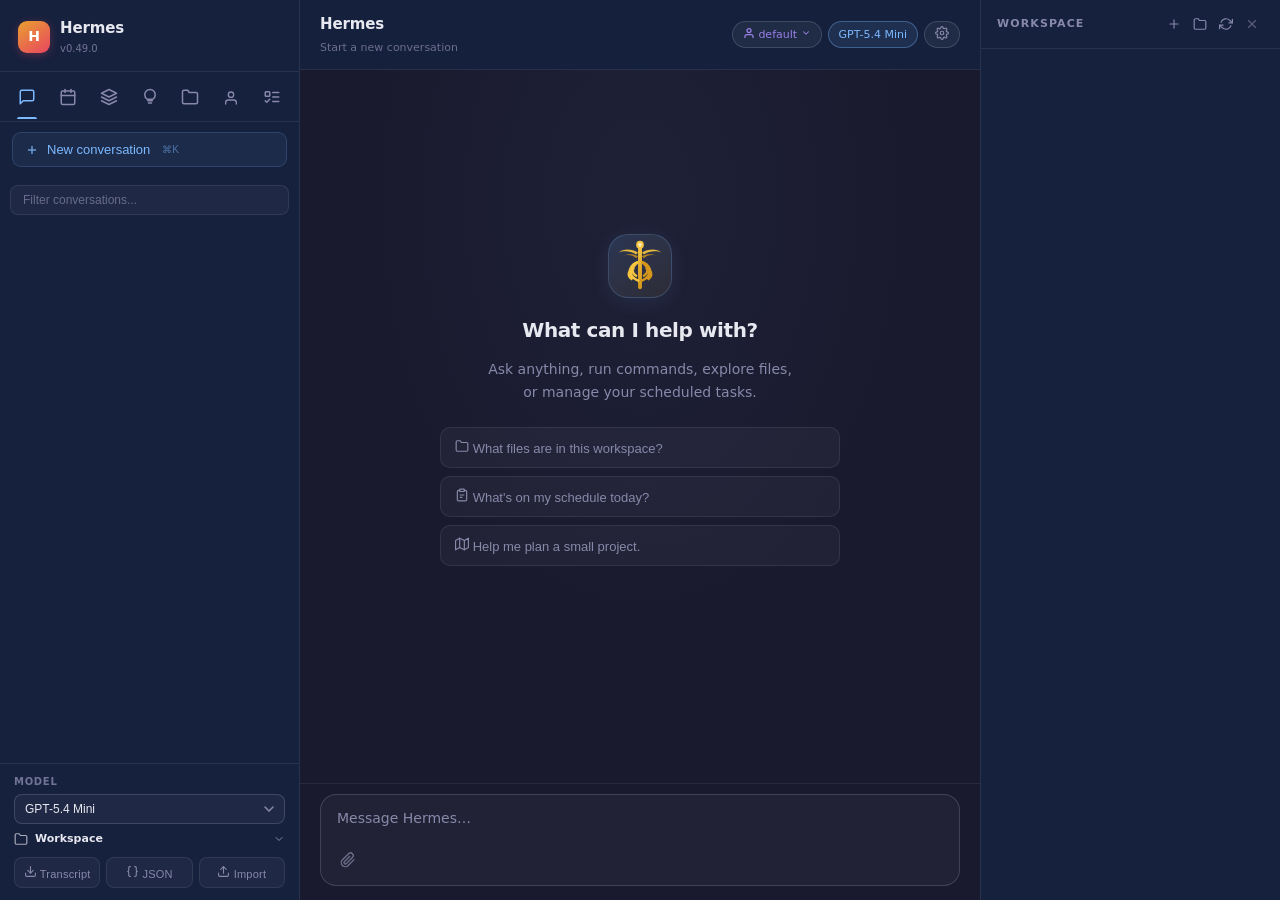
==== commit 31a72141: "feat(onboarding): add one-shot bootstrap and first-run setup wizard (#285) Adds a bootstrap launcher" ====
--- a/static/index.html
+++ b/static/index.html
@@ -14,7 +14,7 @@
 <body>
 <div class="layout">
   <aside class="sidebar">
-    <div class="sidebar-header"><div class="logo">H</div><div><h1 style="margin:0;font-size:15px;font-weight:700;letter-spacing:-.01em">Hermes</h1><div style="font-size:10px;color:var(--muted);opacity:.8;margin-top:1px">v0.45.0</div></div></div>
+    <div class="sidebar-header"><div class="logo">H</div><div><h1 style="margin:0;font-size:15px;font-weight:700;letter-spacing:-.01em">Hermes</h1><div style="font-size:10px;color:var(--muted);opacity:.8;margin-top:1px">v0.49.0</div></div></div>
     <div class="sidebar-nav">
       <button class="nav-tab active" data-panel="chat" data-label="Chat" onclick="switchPanel('chat')" title="Chat" data-i18n-title="tab_chat"><svg width="18" height="18" viewBox="0 0 24 24" fill="none" stroke="currentColor" stroke-width="2" stroke-linecap="round" stroke-linejoin="round" aria-hidden="true"><path d="M21 15a2 2 0 0 1-2 2H7l-4 4V5a2 2 0 0 1 2-2h14a2 2 0 0 1 2 2z"/></svg></button>
       <button class="nav-tab" data-panel="tasks" data-label="Tasks" onclick="switchPanel('tasks')" title="Tasks" data-i18n-title="tab_tasks"><svg width="18" height="18" viewBox="0 0 24 24" fill="none" stroke="currentColor" stroke-width="2" stroke-linecap="round" stroke-linejoin="round" aria-hidden="true"><rect x="3" y="4" width="18" height="18" rx="2"/><line x1="16" y1="2" x2="16" y2="6"/><line x1="8" y1="2" x2="8" y2="6"/><line x1="3" y1="10" x2="21" y2="10"/></svg></button>
@@ -328,6 +328,7 @@
         <button class="panel-icon-btn" id="btnNewFolder" title="New folder" onclick="promptNewFolder()"><svg width="14" height="14" viewBox="0 0 24 24" fill="none" stroke="currentColor" stroke-width="2" stroke-linecap="round" stroke-linejoin="round" aria-hidden="true"><path d="M22 19a2 2 0 0 1-2 2H4a2 2 0 0 1-2-2V5a2 2 0 0 1 2-2h5l2 3h9a2 2 0 0 1 2 2z"/></svg></button>
         <button class="panel-icon-btn" id="btnRefreshPanel" title="Refresh" onclick="if(S.session)loadDir(S.currentDir)"><svg width="14" height="14" viewBox="0 0 24 24" fill="none" stroke="currentColor" stroke-width="2" stroke-linecap="round" stroke-linejoin="round" aria-hidden="true"><polyline points="23 4 23 10 17 10"/><polyline points="1 20 1 14 7 14"/><path d="M3.51 9a9 9 0 0 1 14.85-3.36L23 10M1 14l4.64 4.36A9 9 0 0 0 20.49 15"/></svg></button>
         <button class="panel-icon-btn close-preview" id="btnClearPreview" title="Close preview"><svg width="14" height="14" viewBox="0 0 24 24" fill="none" stroke="currentColor" stroke-width="2" stroke-linecap="round" stroke-linejoin="round" aria-hidden="true"><line x1="18" y1="6" x2="6" y2="18"/><line x1="6" y1="6" x2="18" y2="18"/></svg></button>
+        <button class="panel-icon-btn mobile-close-btn" onclick="closeMobileFiles()" title="Close" aria-label="Close workspace panel">×</button>
       </div>
     </div>
     <div class="breadcrumb-bar" id="breadcrumbBar" style="display:none"></div>
@@ -345,6 +346,26 @@
       <textarea id="previewEditArea" style="display:none;flex:1;width:100%;background:var(--code-bg);color:#e2e8f0;border:1px solid var(--border2);border-radius:8px;padding:12px;font-family:'SF Mono',ui-monospace,monospace;font-size:12px;line-height:1.6;resize:none;outline:none" oninput="_previewDirty=true;updateEditBtn()"></textarea>
     </div>
   </aside>
+</div>
+<div class="onboarding-overlay" id="onboardingOverlay" style="display:none" role="dialog" aria-modal="true" aria-labelledby="onboardingTitle">
+  <div class="onboarding-card">
+    <div class="onboarding-shell">
+      <div class="onboarding-sidebar">
+        <div class="onboarding-badge" data-i18n="onboarding_badge">FIRST RUN</div>
+        <h2 id="onboardingTitle" data-i18n="onboarding_title">Welcome to Hermes Web UI</h2>
+        <p id="onboardingLead" data-i18n="onboarding_lead">A quick guided setup will check your Hermes install, choose a workspace and model, and optionally protect the app with a password.</p>
+        <div class="onboarding-steps" id="onboardingSteps"></div>
+      </div>
+      <div class="onboarding-main">
+        <div class="onboarding-status" id="onboardingNotice"></div>
+        <div class="onboarding-body" id="onboardingBody"></div>
+        <div class="onboarding-actions">
+          <button class="sm-btn" id="onboardingBackBtn" onclick="prevOnboardingStep()" style="display:none" data-i18n="onboarding_back">Back</button>
+          <button class="sm-btn" id="onboardingNextBtn" onclick="nextOnboardingStep()" style="font-weight:700;color:var(--blue);border-color:rgba(124,185,255,.32)" data-i18n="onboarding_continue">Continue</button>
+        </div>
+      </div>
+    </div>
+  </div>
 </div>
 <div class="settings-overlay" id="settingsOverlay" style="display:none">
   <div class="settings-panel">
@@ -404,9 +425,9 @@
       <div class="settings-field">
         <label style="display:flex;align-items:center;gap:8px;cursor:pointer">
           <input type="checkbox" id="settingsShowCliSessions" style="width:15px;height:15px;accent-color:var(--accent)">
-          <span data-i18n="settings_label_cli_sessions">Show CLI sessions in sidebar</span>
-        </label>
-        <div style="font-size:11px;color:var(--muted);margin-top:4px" data-i18n="settings_desc_cli_sessions">Merges sessions from the Hermes CLI (state.db) into the session list. Click a CLI session to import it and continue the conversation.</div>
+          <span data-i18n="settings_label_cli_sessions">Show agent sessions in sidebar</span>
+        </label>
+        <div style="font-size:11px;color:var(--muted);margin-top:4px" data-i18n="settings_desc_cli_sessions">Merges sessions from Hermes agent platforms (CLI, Telegram, Discord, Slack, etc.) into the session list. Agent sessions are view-only.</div>
       </div>
       <div class="settings-field">
         <label style="display:flex;align-items:center;gap:8px;cursor:pointer">
@@ -438,7 +459,7 @@
     </div>
   </div>
 </div>
-<div class="mobile-overlay" id="mobileOverlay" onclick="closeMobileSidebar()"></div>
+<div class="mobile-overlay" id="mobileOverlay" onclick="closeMobileSidebar();closeMobileFiles()"></div>
 <nav class="mobile-bottom-nav" id="mobileBottomNav">
   <button class="mobile-nav-btn active" data-panel="chat" onclick="mobileSwitchPanel('chat')">
     <svg width="20" height="20" viewBox="0 0 24 24" fill="none" stroke="currentColor" stroke-width="1.5"><path d="M21 15a2 2 0 0 1-2 2H7l-4 4V5a2 2 0 0 1 2-2h14a2 2 0 0 1 2 2z"/></svg>
@@ -470,6 +491,23 @@
 <script src="/static/commands.js"></script>
 <script src="/static/messages.js"></script>
 <script src="/static/panels.js"></script>
+<script src="/static/onboarding.js"></script>
 <script src="/static/boot.js"></script>
+<div class="app-dialog-overlay" id="appDialogOverlay" style="display:none" aria-hidden="true">
+  <div class="app-dialog" id="appDialog" role="dialog" aria-modal="true" aria-labelledby="appDialogTitle" aria-describedby="appDialogDesc">
+    <div class="app-dialog-header">
+      <div class="app-dialog-title" id="appDialogTitle">Confirm action</div>
+      <button class="app-dialog-close" id="appDialogClose" type="button" aria-label="Close dialog">
+        <svg width="14" height="14" viewBox="0 0 24 24" fill="none" stroke="currentColor" stroke-width="2" stroke-linecap="round" stroke-linejoin="round" aria-hidden="true"><line x1="18" y1="6" x2="6" y2="18"/><line x1="6" y1="6" x2="18" y2="18"/></svg>
+      </button>
+    </div>
+    <div class="app-dialog-desc" id="appDialogDesc"></div>
+    <input class="app-dialog-input" id="appDialogInput" type="text" style="display:none">
+    <div class="app-dialog-actions">
+      <button class="app-dialog-btn" id="appDialogCancel" type="button" data-i18n="cancel">Cancel</button>
+      <button class="app-dialog-btn confirm" id="appDialogConfirm" type="button">Confirm</button>
+    </div>
+  </div>
+</div>
 </body>
 </html>
--- a/static/style.css
+++ b/static/style.css
@@ -33,7 +33,7 @@
   /* ── Light theme: sidebar, roles, chips, active states ── */
   :root[data-theme="light"] .session-item{color:#5a544a;}
   :root[data-theme="light"] .session-item:hover{background:rgba(0,0,0,.06);color:#2c2825;}
-  :root[data-theme="light"] .session-item.active{background:rgba(45,111,163,.1);color:#1a5a8a;border-left-color:#2d6fa3;}
+  :root[data-theme="light"] .session-item.active{background:rgba(45,111,163,.1);color:#1a5a8a;}
   :root[data-theme="light"] .session-item.active .session-actions{background:linear-gradient(to right,transparent,rgba(228,224,216,.95) 12px);}
   :root[data-theme="light"] .session-pin-indicator{color:#996b15;}
   :root[data-theme="light"] .session-date-header.pinned{color:#996b15;}
@@ -107,6 +107,7 @@
     --surface:#0a0a0a;--topbar-bg:rgba(0,0,0,.98);--main-bg:rgba(0,0,0,0.5);
     --focus-ring:rgba(108,180,255,.3);--focus-glow:rgba(108,180,255,.06);
     --strong:#ffffff;--em:#c0c0d0;--code-text:#e8b86d;--code-inline-bg:rgba(255,255,255,.06);--pre-text:#d0d0d8;
+    --input-bg:rgba(255,255,255,.03);--hover-bg:rgba(255,255,255,.05);
   }
   body{background:var(--bg);color:var(--text);height:100vh;height:100dvh;overflow:hidden;display:flex;}
   .layout{display:flex;width:100%;height:100vh;height:100dvh;}
@@ -128,15 +129,24 @@
   .session-item:hover{background:var(--hover-bg);color:var(--text);}
   .session-item.active{background:rgba(232,160,48,0.12);color:#e8a030;border-left:2px solid #e8a030;padding-left:8px;}
   .session-title{flex:1;overflow:hidden;text-overflow:ellipsis;white-space:nowrap;}
-  /* ── Session action button overlay ── */
-  .session-actions{position:absolute;right:0;top:0;bottom:0;display:flex;align-items:center;gap:2px;padding:0 6px 0 16px;background:linear-gradient(to right,transparent,var(--sidebar) 12px);opacity:0;pointer-events:none;transition:opacity .15s ease;border-radius:0 8px 8px 0;}
-  .session-item:hover .session-actions{opacity:1;pointer-events:auto;}
-  .session-item.active .session-actions{background:linear-gradient(to right,transparent,rgba(30,22,8,.95) 12px);}
-  .session-actions button{background:none;border:none;color:var(--muted);cursor:pointer;padding:2px 3px;line-height:1;transition:color .12s;display:flex;align-items:center;}
-  .session-actions button:hover{color:var(--text);}
-  .session-actions .act-trash:hover{color:var(--accent);}
-  .session-actions .act-pin.pinned{color:#f5c542;}
-  .session-actions .act-pin.pinned:hover{color:#d4a017;}
+  /* ── Session action trigger + dropdown (⋯ menu) ── */
+  .session-actions{position:absolute;right:6px;top:50%;transform:translateY(-50%);display:flex;align-items:center;justify-content:center;opacity:0;pointer-events:none;transition:opacity .15s ease;}
+  .session-item:hover .session-actions,.session-item:focus-within .session-actions,.session-item.menu-open .session-actions{opacity:1;pointer-events:auto;}
+  .session-actions-trigger{width:26px;height:26px;border:1px solid transparent;border-radius:8px;background:transparent;color:var(--muted);cursor:pointer;padding:0;line-height:1;display:inline-flex;align-items:center;justify-content:center;transition:background .12s,color .12s,border-color .12s;}
+  .session-actions-trigger:hover{background:var(--hover-bg);color:var(--text);}
+  .session-actions-trigger.active{background:rgba(124,185,255,.1);border-color:rgba(124,185,255,.2);color:var(--text);}
+  .session-actions-trigger svg{display:block;}
+  .session-action-menu{display:block;position:fixed;left:0;top:0;right:auto;bottom:auto;min-width:220px;max-width:min(280px,calc(100vw - 16px));background:var(--surface);border:1px solid var(--border2);border-radius:10px;box-shadow:0 -4px 24px rgba(0,0,0,.4);z-index:999;overflow:hidden;max-height:320px;overflow-y:auto;}
+  .session-action-menu.open{display:block;}
+  .session-action-opt{width:100%;background:none;border:none;text-align:left;font:inherit;color:var(--text);flex-direction:row!important;gap:0!important;padding:0!important;}
+  .session-action-opt .ws-opt-action{display:flex;flex-direction:row;align-items:center;gap:10px;width:100%;padding:10px 14px;}
+  .session-action-opt .ws-opt-icon{color:var(--muted);transition:color .12s,opacity .12s;flex-shrink:0;display:flex;align-items:center;width:16px;}
+  .session-action-opt:hover .ws-opt-icon{color:var(--text);opacity:1;}
+  .session-action-copy{display:flex;flex-direction:column;gap:2px;min-width:0;}
+  .session-action-meta{font-size:11px;color:var(--muted);line-height:1.3;white-space:normal;opacity:.72;}
+  .session-action-opt.is-active{background:rgba(124,185,255,.1);}
+  .session-action-opt.danger:hover{background:rgba(233,69,96,.08);}
+  .session-action-opt.danger .ws-opt-icon,.session-action-opt.danger .ws-opt-name{color:var(--accent);}
   /* Hide overlay during inline rename */
   .session-item:has(.session-title-input) .session-actions{display:none;}
   @keyframes newflash{0%{background:rgba(124,185,255,0.22);color:var(--blue);}100%{background:transparent;color:var(--muted);}}
@@ -147,8 +157,65 @@
   .session-date-header.pinned{color:#f5c542;}
   .session-date-caret{font-size:9px;transition:transform .2s;flex-shrink:0;display:inline-block;}
   .session-date-caret.collapsed{transform:rotate(-90deg);}
+
+  /* ── Shared app dialogs (replace native confirm/prompt) ── */
+  .app-dialog-overlay{position:fixed;inset:0;background:rgba(7,12,19,.62);backdrop-filter:blur(6px);z-index:1100;display:none;align-items:center;justify-content:center;padding:24px;}
+  .app-dialog{width:min(460px,100%);background:linear-gradient(180deg,rgba(21,31,45,.98),rgba(13,20,31,.98));border:1px solid rgba(124,185,255,.2);border-radius:18px;box-shadow:0 18px 60px rgba(0,0,0,.45);padding:18px 18px 16px;color:var(--text);}
+  .app-dialog-header{display:flex;align-items:flex-start;justify-content:space-between;gap:12px;margin-bottom:10px;}
+  .app-dialog-title{font-size:16px;font-weight:700;letter-spacing:.01em;color:var(--text);}
+  .app-dialog-close{display:inline-flex;align-items:center;justify-content:center;width:32px;height:32px;border:none;border-radius:10px;background:rgba(255,255,255,.04);color:var(--muted);cursor:pointer;transition:background .15s,color .15s;}
+  .app-dialog-close:hover{background:rgba(255,255,255,.09);color:var(--text);}
+  .app-dialog-desc{font-size:13px;line-height:1.6;color:var(--muted);white-space:pre-wrap;}
+  .app-dialog-input{width:100%;margin-top:14px;padding:11px 12px;background:rgba(255,255,255,.04);border:1px solid var(--border2);border-radius:10px;color:var(--text);font-size:14px;outline:none;box-sizing:border-box;}
+  .app-dialog-input:focus{border-color:rgba(124,185,255,.55);box-shadow:0 0 0 3px rgba(124,185,255,.12);}
+  .app-dialog-actions{display:flex;justify-content:flex-end;gap:10px;margin-top:18px;flex-wrap:wrap;}
+  .app-dialog-btn{display:inline-flex;align-items:center;justify-content:center;min-width:104px;padding:10px 14px;border-radius:10px;border:1px solid var(--border2);background:rgba(255,255,255,.05);color:var(--text);font-size:13px;font-weight:600;cursor:pointer;transition:transform .15s,background .15s,border-color .15s;}
+  .app-dialog-btn:hover{transform:translateY(-1px);background:rgba(255,255,255,.1);}
+  .app-dialog-btn.confirm{border-color:rgba(124,185,255,.45);background:rgba(124,185,255,.14);color:var(--blue);}
+  .app-dialog-btn.confirm:hover{background:rgba(124,185,255,.22);border-color:rgba(124,185,255,.65);}
+  .app-dialog-btn.confirm.danger{border-color:rgba(233,69,96,.4);background:rgba(233,69,96,.14);color:var(--accent);}
+  .app-dialog-btn.confirm.danger:hover{background:rgba(233,69,96,.22);border-color:rgba(233,69,96,.58);}
+  .app-dialog-btn:focus-visible,.app-dialog-close:focus-visible{outline:2px solid rgba(124,185,255,.85);outline-offset:2px;}
   .toast{position:fixed;bottom:24px;left:50%;transform:translateX(-50%);background:var(--surface);backdrop-filter:blur(12px);border:1px solid rgba(124,185,255,0.25);color:var(--text);font-size:13px;padding:10px 20px;border-radius:12px;pointer-events:none;opacity:0;transition:opacity .2s,transform .2s;z-index:100;box-shadow:0 4px 20px rgba(0,0,0,.3);letter-spacing:.01em;}
   .toast.show{opacity:1;transform:translateX(-50%) translateY(-2px);}
+  .onboarding-overlay{position:fixed;inset:0;z-index:1050;background:rgba(7,12,19,.78);backdrop-filter:blur(8px);display:none;align-items:center;justify-content:center;padding:24px;}
+  .onboarding-card{width:min(980px,100%);max-height:min(760px,94vh);overflow:auto;border:1px solid rgba(124,185,255,.16);border-radius:24px;background:linear-gradient(180deg,rgba(20,30,44,.98),rgba(11,17,27,.98));box-shadow:0 24px 80px rgba(0,0,0,.45);}
+  .onboarding-shell{display:grid;grid-template-columns:minmax(240px,300px) minmax(0,1fr);}
+  .onboarding-sidebar{padding:28px 24px;border-right:1px solid var(--border);background:linear-gradient(180deg,rgba(124,185,255,.08),rgba(124,185,255,.02));}
+  .onboarding-sidebar h2{font-size:26px;line-height:1.15;margin-top:10px;margin-bottom:12px;letter-spacing:-.03em;}
+  .onboarding-badge{display:inline-flex;padding:4px 10px;border-radius:999px;font-size:10px;font-weight:800;letter-spacing:.12em;background:rgba(124,185,255,.14);color:var(--blue);}
+  .onboarding-sidebar p{font-size:13px;color:var(--muted);line-height:1.7;}
+  .onboarding-steps{display:flex;flex-direction:column;gap:10px;margin-top:24px;}
+  .onboarding-step{display:flex;gap:12px;align-items:flex-start;padding:10px 12px;border-radius:14px;border:1px solid transparent;background:rgba(255,255,255,.02);}
+  .onboarding-step.active{border-color:rgba(124,185,255,.25);background:rgba(124,185,255,.08);}
+  .onboarding-step.done{background:rgba(201,168,76,.08);}
+  .onboarding-step-index{width:24px;height:24px;border-radius:50%;display:flex;align-items:center;justify-content:center;font-size:11px;font-weight:700;background:rgba(255,255,255,.08);color:var(--text);flex-shrink:0;}
+  .onboarding-step.done .onboarding-step-index{background:rgba(201,168,76,.16);color:var(--gold);}
+  .onboarding-step.active .onboarding-step-index{background:rgba(124,185,255,.18);color:var(--blue);}
+  .onboarding-step-title{font-size:13px;font-weight:700;color:var(--text);}
+  .onboarding-step-desc{font-size:11px;color:var(--muted);margin-top:2px;line-height:1.5;}
+  .onboarding-main{padding:28px 28px 24px;display:flex;flex-direction:column;gap:18px;min-width:0;}
+  .onboarding-status{display:none;padding:12px 14px;border-radius:12px;font-size:13px;line-height:1.6;border:1px solid var(--border2);background:rgba(255,255,255,.04);}
+  .onboarding-status.info{color:var(--text);}
+  .onboarding-status.success{color:var(--blue);border-color:rgba(124,185,255,.3);background:rgba(124,185,255,.08);}
+  .onboarding-status.warn{color:var(--gold);border-color:rgba(201,168,76,.28);background:rgba(201,168,76,.08);}
+  .onboarding-body{display:flex;flex-direction:column;gap:16px;}
+  .onboarding-panel-grid{display:grid;grid-template-columns:repeat(auto-fit,minmax(180px,1fr));gap:12px;}
+  .onboarding-check{padding:14px;border-radius:14px;border:1px solid var(--border);background:rgba(255,255,255,.03);display:flex;flex-direction:column;gap:5px;}
+  .onboarding-check strong{font-size:13px;color:var(--text);}
+  .onboarding-check span{font-size:12px;color:var(--muted);line-height:1.5;}
+  .onboarding-check.ok{border-color:rgba(124,185,255,.28);background:rgba(124,185,255,.08);}
+  .onboarding-check.warn{border-color:rgba(201,168,76,.25);background:rgba(201,168,76,.08);}
+  .onboarding-field{display:flex;flex-direction:column;gap:6px;}
+  .onboarding-field span{font-size:12px;font-weight:700;color:var(--text);}
+  .onboarding-field input,.onboarding-field select{margin-bottom:0;padding:10px 12px;border-radius:10px;font-size:13px;background:var(--input-bg);border:1px solid var(--border2);color:var(--text);}
+  .onboarding-copy{font-size:12px;color:var(--muted);line-height:1.7;}
+  .onboarding-summary{display:grid;grid-template-columns:repeat(auto-fit,minmax(180px,1fr));gap:12px;}
+  .onboarding-summary div{padding:14px;border-radius:14px;background:rgba(255,255,255,.03);border:1px solid var(--border);display:flex;flex-direction:column;gap:5px;}
+  .onboarding-summary strong{font-size:12px;letter-spacing:.04em;text-transform:uppercase;color:var(--muted);}
+  .onboarding-summary span{font-size:13px;color:var(--text);word-break:break-word;}
+  .onboarding-actions{display:flex;justify-content:space-between;gap:10px;margin-top:auto;}
+  .onboarding-actions .sm-btn{padding:10px 16px;}
   .reconnect-banner{display:none;background:var(--surface);border:1px solid rgba(201,168,76,0.4);border-radius:10px;padding:10px 16px;margin:10px auto;max-width:780px;font-size:13px;color:var(--gold);display:none;align-items:center;justify-content:space-between;gap:12px;}
   .reconnect-banner.visible{display:flex;}
   .reconnect-btn{padding:5px 12px;border-radius:7px;font-size:12px;font-weight:600;background:rgba(201,168,76,0.15);border:1px solid rgba(201,168,76,0.4);color:var(--gold);cursor:pointer;}
@@ -163,19 +230,27 @@
   /* ── Approval card ── */
   .approval-card{display:none;max-width:780px;margin:0 auto 0;padding:0 20px 12px;}
   .approval-card.visible{display:block;}
-  .approval-inner{background:var(--surface);backdrop-filter:blur(8px);border:1px solid rgba(233,69,96,0.35);border-radius:14px;padding:14px 16px;}
+  .approval-inner{background:var(--surface);backdrop-filter:blur(8px);border:1px solid rgba(233,69,96,0.35);border-radius:14px;padding:16px 18px;}
   .approval-header{display:flex;align-items:center;gap:8px;margin-bottom:10px;font-size:13px;font-weight:600;color:#e94560;}
-  .approval-desc{font-size:12px;color:var(--muted);margin-bottom:8px;}
-  .approval-cmd{background:var(--code-bg);border:1px solid var(--border);border-radius:8px;padding:8px 12px;font-family:"SF Mono",ui-monospace,monospace;font-size:12px;color:var(--pre-text);white-space:pre-wrap;word-break:break-all;margin-bottom:12px;max-height:120px;overflow-y:auto;}
-  .approval-btns{display:flex;gap:8px;flex-wrap:wrap;}
-  .approval-btn{padding:6px 14px;border-radius:8px;font-size:12px;font-weight:600;border:1px solid var(--border2);background:var(--hover-bg);color:var(--text);cursor:pointer;transition:all .15s;}
-  .approval-btn:hover{background:rgba(255,255,255,0.12);}
-  .approval-btn.once{border-color:rgba(124,185,255,0.5);color:var(--blue);}
-  .approval-btn.once:hover{background:rgba(124,185,255,0.15);}
-  .approval-btn.session{border-color:rgba(124,185,255,0.3);color:var(--blue);}
+  .approval-desc{font-size:12px;color:var(--muted);margin-bottom:8px;line-height:1.5;}
+  .approval-cmd{background:var(--code-bg);border:1px solid var(--border);border-radius:8px;padding:8px 12px;font-family:"SF Mono",ui-monospace,monospace;font-size:12px;color:var(--pre-text);white-space:pre-wrap;word-break:break-all;margin-bottom:14px;max-height:120px;overflow-y:auto;}
+  .approval-btns{display:flex;gap:8px;flex-wrap:wrap;align-items:center;}
+  .approval-btn{display:inline-flex;align-items:center;gap:6px;padding:7px 15px;border-radius:8px;font-size:12px;font-weight:600;border:1px solid var(--border2);background:var(--hover-bg);color:var(--text);cursor:pointer;transition:all .15s;white-space:nowrap;}
+  .approval-btn:hover{background:rgba(255,255,255,0.12);transform:translateY(-1px);box-shadow:0 2px 8px rgba(0,0,0,0.2);}
+  .approval-btn:active{transform:translateY(0);box-shadow:none;}
+  .approval-btn:disabled{opacity:.5;cursor:not-allowed;transform:none;}
+  .approval-btn-icon{font-size:13px;line-height:1;}
+  .approval-btn-label{line-height:1;}
+  .approval-kbd{display:inline-flex;align-items:center;justify-content:center;padding:1px 5px;border-radius:4px;font-size:10px;font-family:inherit;background:rgba(255,255,255,.08);border:1px solid rgba(255,255,255,.15);color:var(--muted);line-height:1.4;margin-left:2px;}
+  .approval-btn.once{border-color:rgba(124,185,255,0.6);color:var(--blue);background:rgba(124,185,255,0.08);}
+  .approval-btn.once:hover{background:rgba(124,185,255,0.18);border-color:rgba(124,185,255,0.8);}
+  .approval-btn.session{border-color:rgba(124,185,255,0.35);color:var(--blue);}
+  .approval-btn.session:hover{background:rgba(124,185,255,0.12);border-color:rgba(124,185,255,0.55);}
   .approval-btn.always{border-color:rgba(201,168,76,0.5);color:var(--gold);}
+  .approval-btn.always:hover{background:rgba(201,168,76,0.12);border-color:rgba(201,168,76,0.7);}
   .approval-btn.deny{border-color:rgba(233,69,96,0.5);color:var(--accent);}
-  .approval-btn.deny:hover{background:rgba(233,69,96,0.12);}
+  .approval-btn.deny:hover{background:rgba(233,69,96,0.12);border-color:rgba(233,69,96,0.7);}
+  .approval-btn.loading{opacity:.7;cursor:wait;}
   /* Sidebar navigation tabs */
   .sidebar-nav{display:flex;border-bottom:1px solid var(--border);flex-shrink:0;padding:6px 8px 0;gap:2px;}
   .nav-tab{flex:1;padding:10px 4px 8px;font-size:20px;text-align:center;cursor:pointer;color:var(--muted);border:none;background:none;transition:color .15s;border-bottom:2px solid transparent;white-space:nowrap;overflow:hidden;position:relative;}
@@ -333,6 +408,7 @@
   .panel-actions{display:flex;gap:4px;}
   .panel-icon-btn{width:24px;height:24px;background:none;border:none;color:var(--muted);cursor:pointer;border-radius:5px;font-size:13px;display:flex;align-items:center;justify-content:center;transition:all .15s;}
   .panel-icon-btn:hover{background:rgba(255,255,255,.08);color:var(--text);}
+  .mobile-close-btn{display:none;}
   /* File row actions (shown on hover) */
   /* file-item-actions removed: delete button is now a flex child */
   .file-action-btn{width:20px;height:20px;background:rgba(0,0,0,.4);border:none;border-radius:4px;color:var(--muted);cursor:pointer;font-size:11px;display:flex;align-items:center;justify-content:center;}
@@ -461,12 +537,27 @@
     .approval-card{padding:0 10px 8px;}
     .approval-btns{gap:6px;}
     .approval-btn{padding:8px 12px;font-size:12px;min-height:44px;}
+    .approval-kbd{display:none;}
+    .app-dialog-overlay{padding:12px;}
+    .app-dialog{width:100%;padding:16px 16px 14px;border-radius:16px;}
+    .app-dialog-actions{flex-direction:column-reverse;align-items:stretch;}
+    .app-dialog-btn{width:100%;min-height:44px;}
     /* Tool cards */
     .tool-card{margin-left:0!important;font-size:12px;}
     /* Settings modal */
     .settings-panel{width:95vw;max-width:95vw;min-height:min(580px,88vh);max-height:92vh;}
+    .onboarding-overlay{padding:12px;}
+    .onboarding-shell{grid-template-columns:1fr;}
+    .onboarding-sidebar{border-right:none;border-bottom:1px solid var(--border);padding:22px 18px;}
+    .onboarding-main{padding:20px 18px 18px;}
+    .onboarding-actions{flex-direction:column-reverse;}
+    .onboarding-actions .sm-btn{width:100%;min-height:44px;}
     /* Login page responsive */
     .card{width:90vw;max-width:320px;padding:28px 24px;}
+    /* Workspace panel mobile close button */
+    .mobile-close-btn{display:inline-flex;}
+    /* Profile dropdown — escape overflow-x:auto clipping context */
+    .profile-dropdown{position:fixed;top:56px;right:8px;left:auto;max-width:calc(100vw - 16px);}
   }
 
 /* ── Workspace dropdown (topbar) ── */
@@ -815,13 +906,13 @@
 
 .bg-error-banner{background:rgba(229,62,62,.15);border:1px solid rgba(229,62,62,.3);color:#fca5a5;padding:8px 16px;font-size:12px;display:flex;align-items:center;justify-content:space-between;gap:12px;border-radius:0;}
 
-/* ── CLI session items in sidebar ── */
+/* ── CLI / Agent session items in sidebar ── */
 .session-item.cli-session {
   border-left-color: var(--gold);
-  padding-right: 36px; /* make room for session-actions overlay */
+  padding-right: 40px; /* make room for the session actions trigger */
 }
 .session-item.cli-session::after {
-  content: 'cli';
+  content: attr(data-source);
   font-size: 9px;
   font-weight: 600;
   text-transform: uppercase;
@@ -835,3 +926,10 @@
 .session-item.cli-session:hover::after {
   display: none; /* hide badge on hover so session-actions icons are fully reachable */
 }
+/* Source-specific colors for gateway sessions */
+.session-item.cli-session[data-source="telegram"] { border-left-color: #0088cc; }
+.session-item.cli-session[data-source="telegram"]::after { color: #0088cc; }
+.session-item.cli-session[data-source="discord"] { border-left-color: #5865F2; }
+.session-item.cli-session[data-source="discord"]::after { color: #5865F2; }
+.session-item.cli-session[data-source="slack"] { border-left-color: #4A154B; }
+.session-item.cli-session[data-source="slack"]::after { color: #4A154B; }
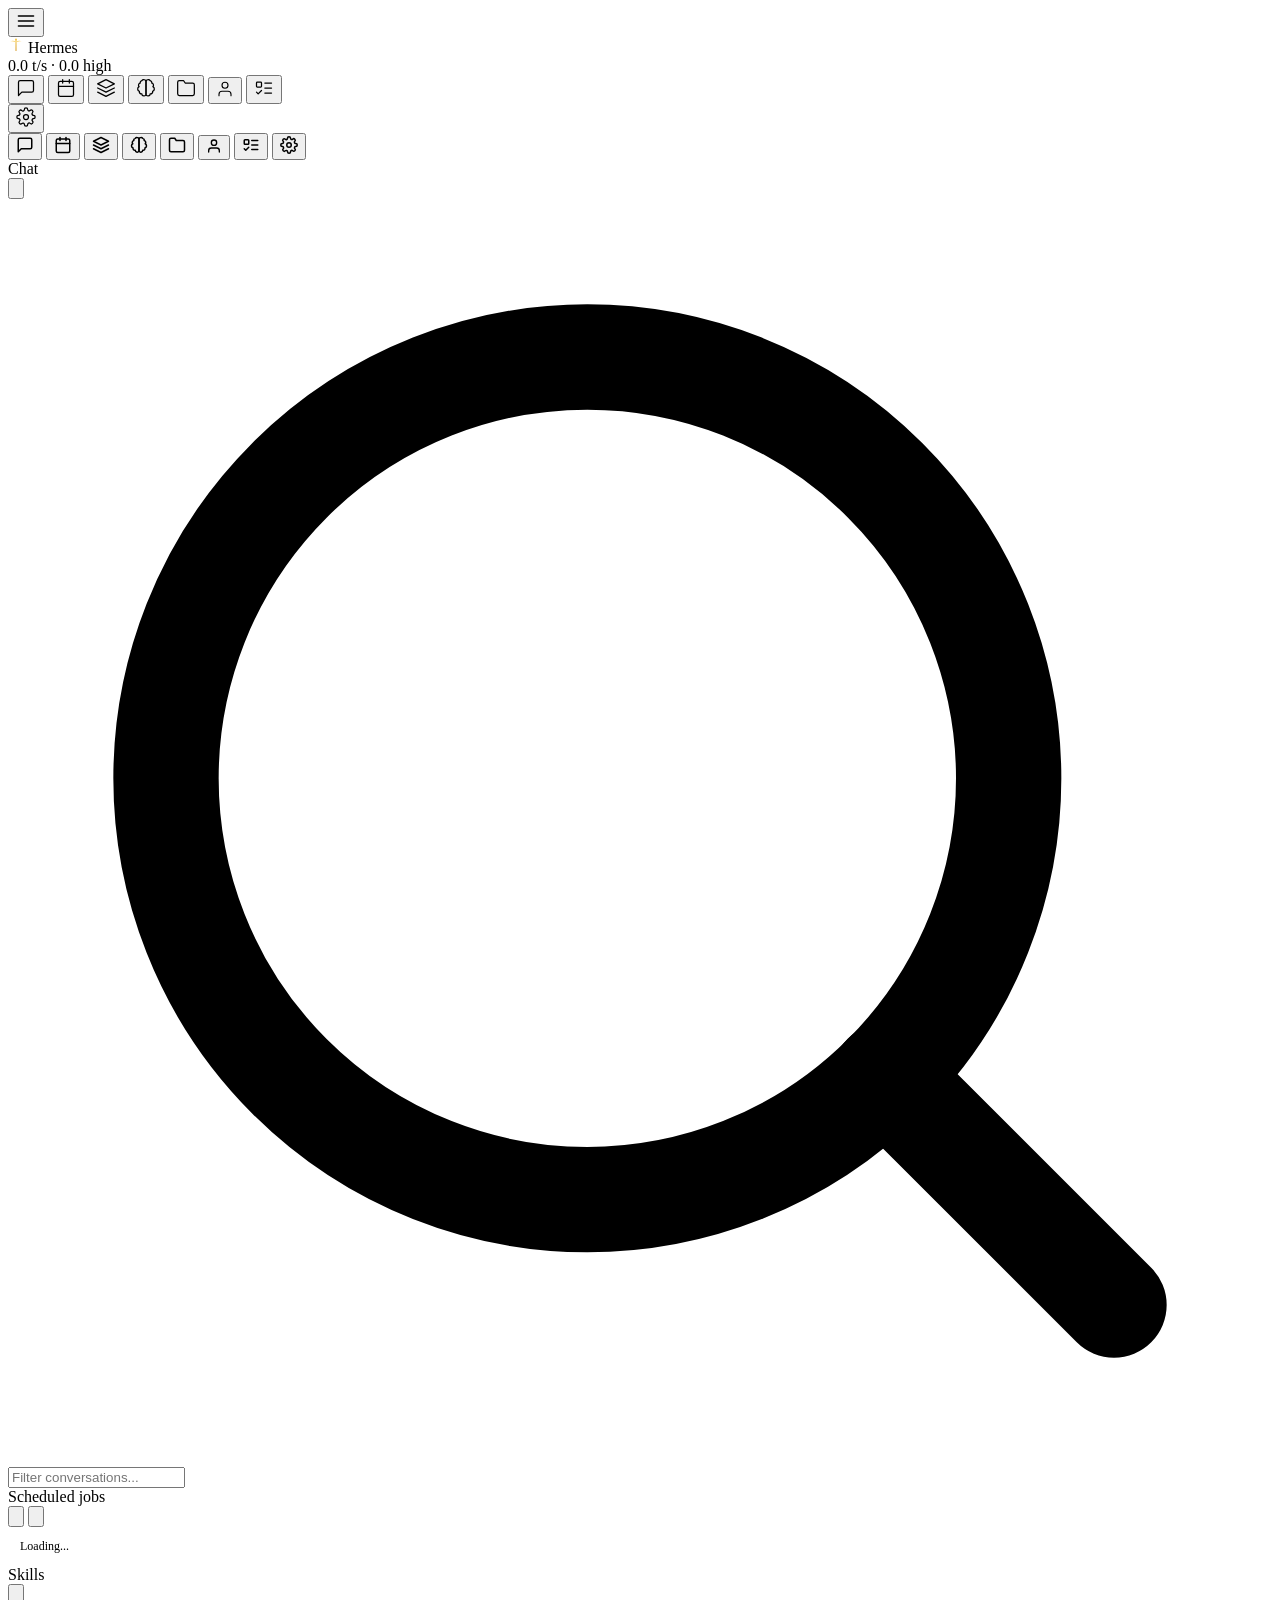
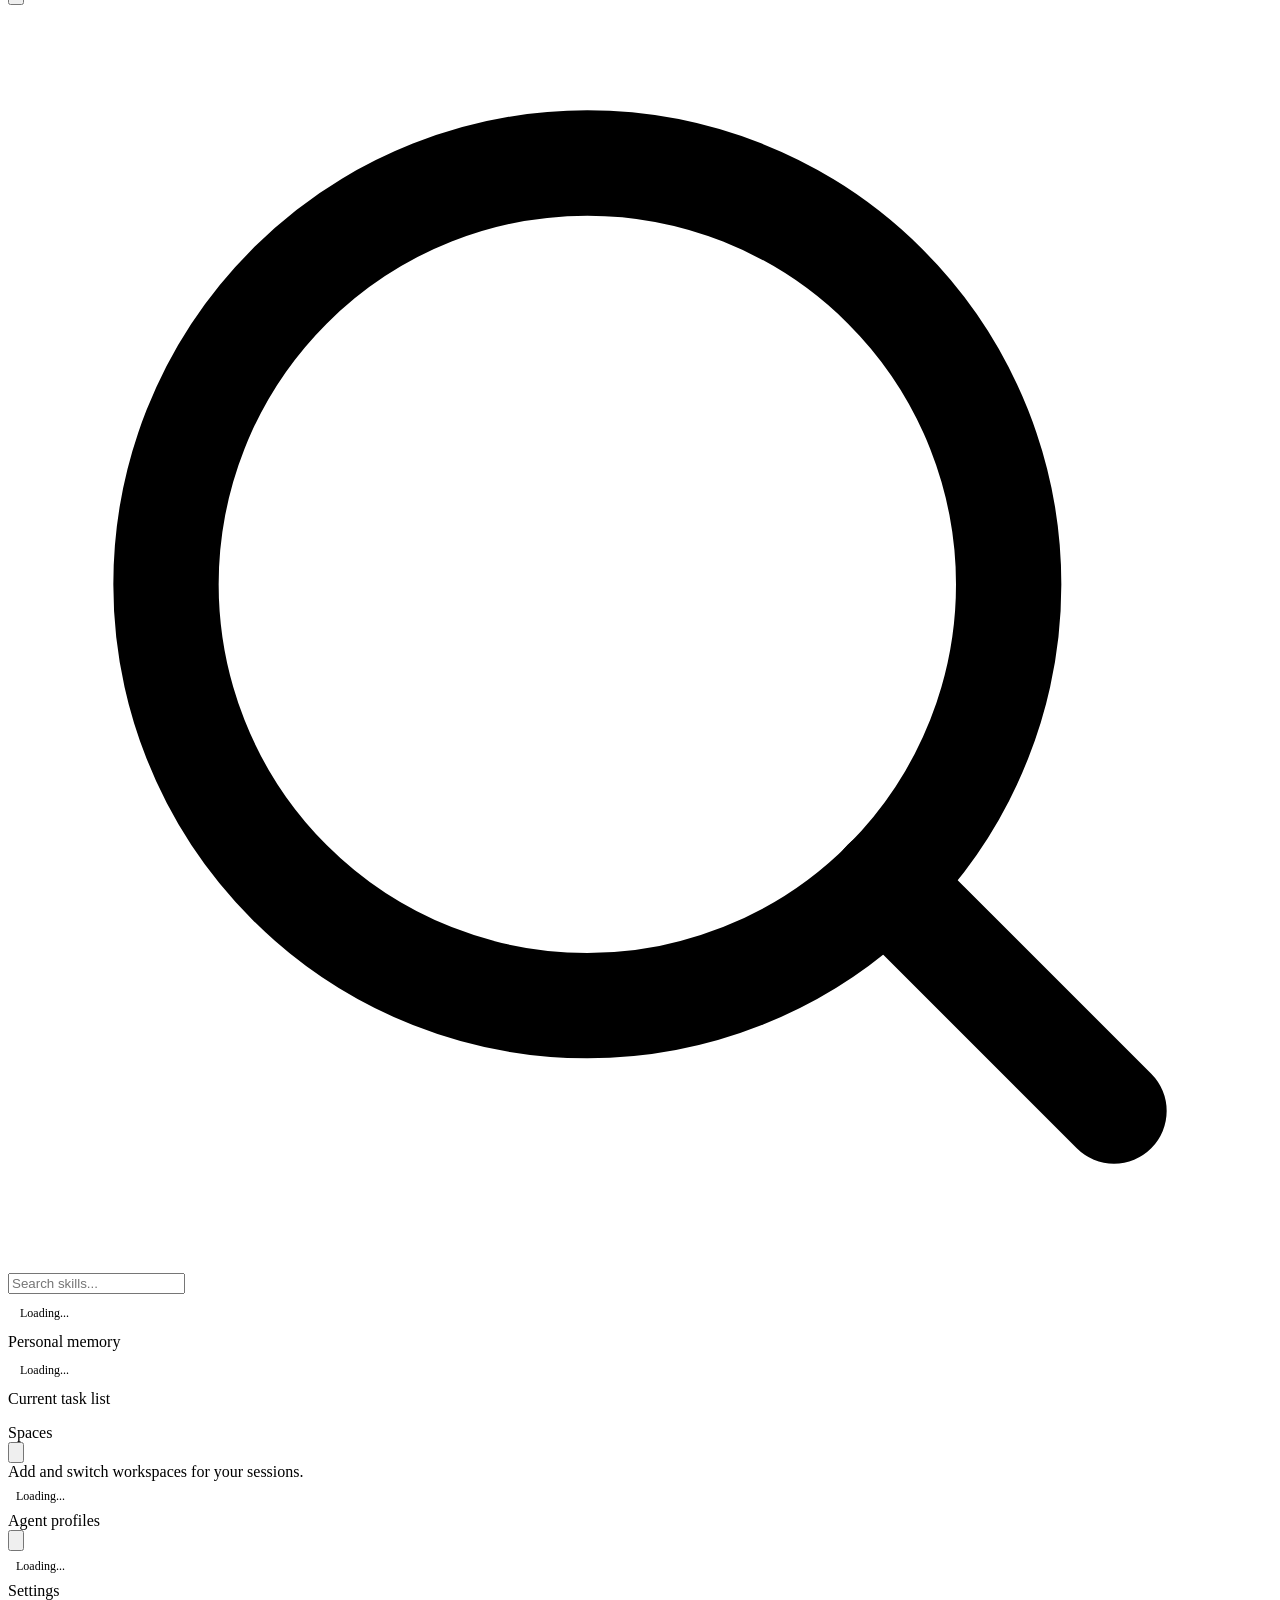
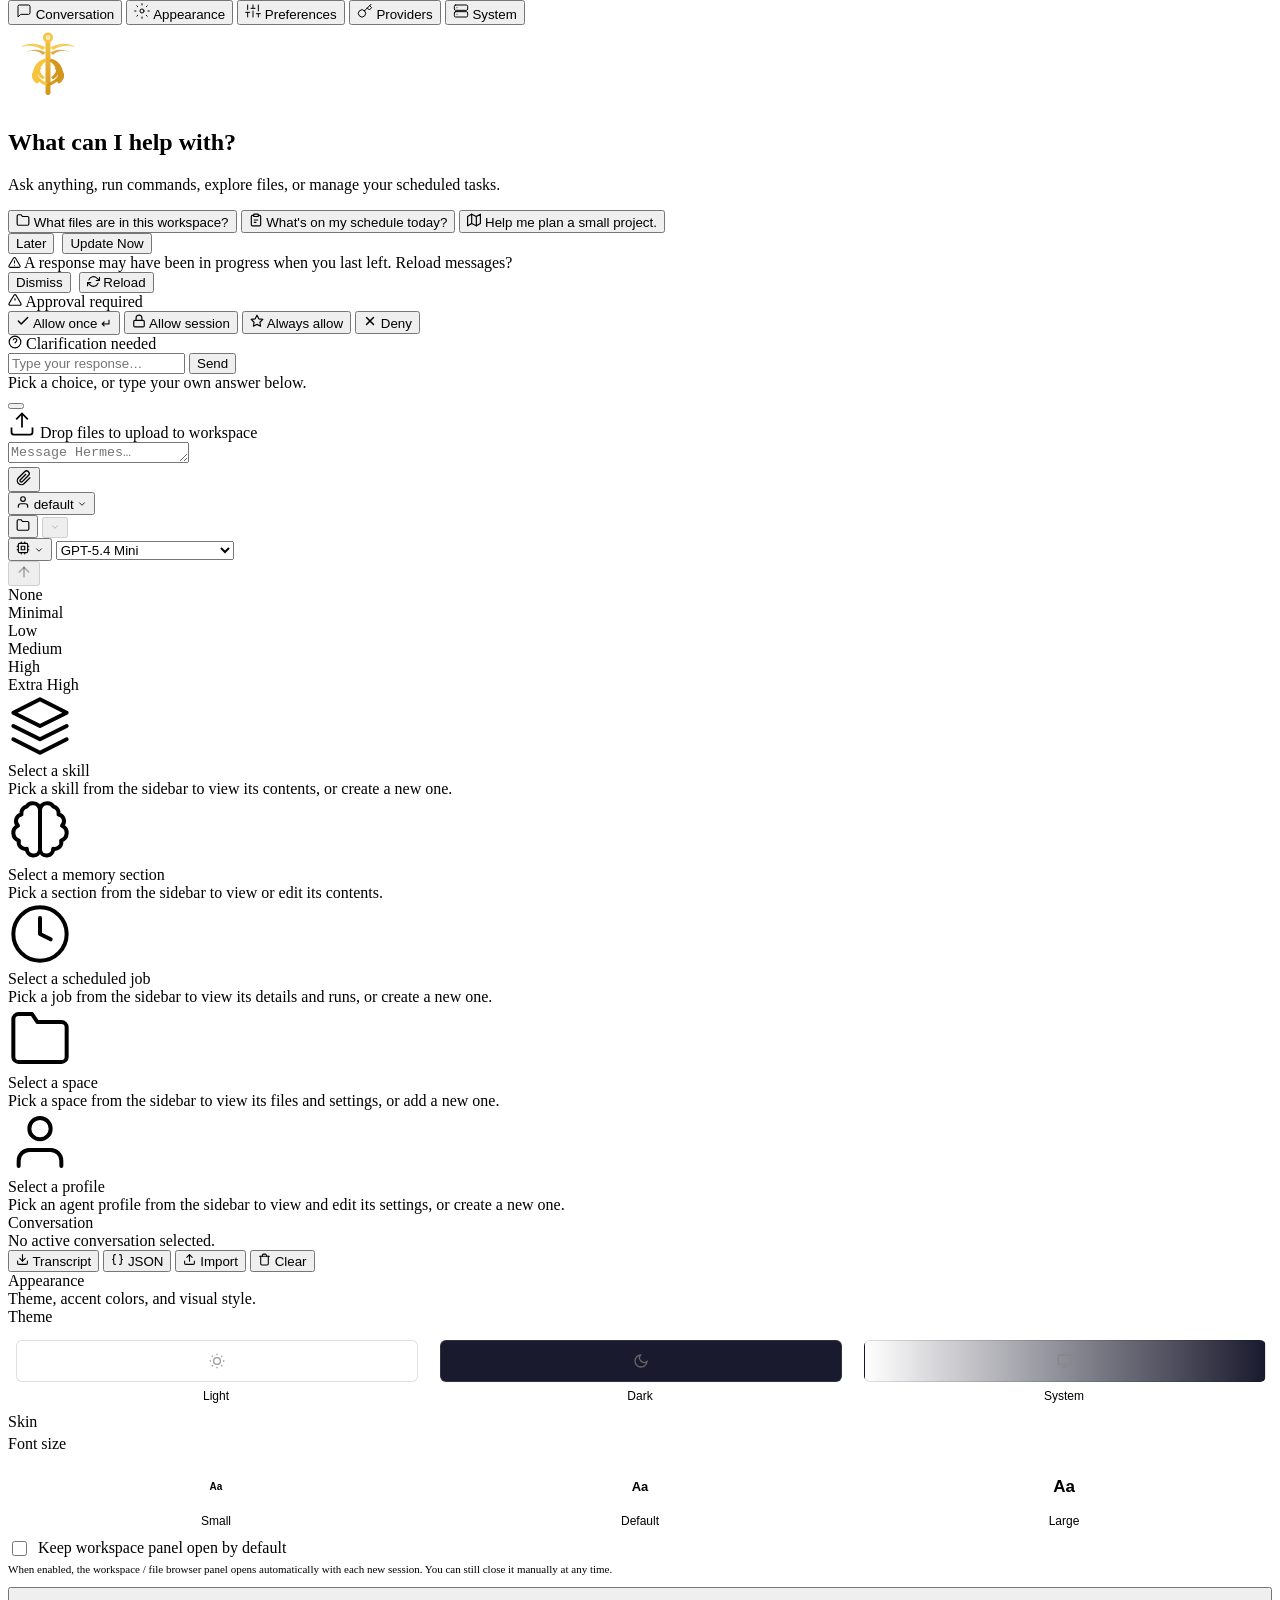
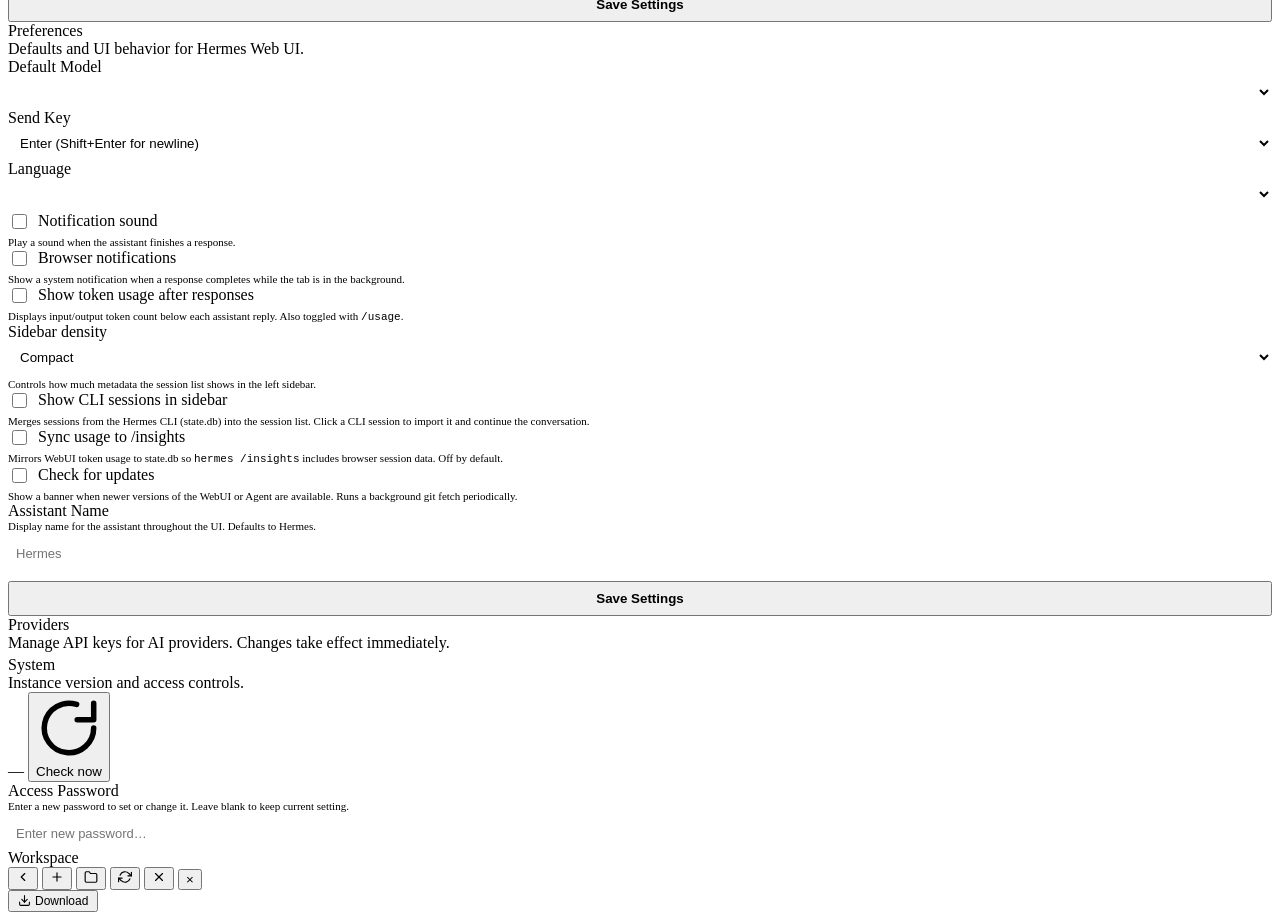
==== commit 7d1aa2e2: "v0.50.209: check-for-updates, workspace toggle, HTML preview, provider categories, queue flyout docs" ====
--- a/static/index.html
+++ b/static/index.html
@@ -4,194 +4,204 @@
 <meta charset="utf-8">
 <meta name="viewport" content="width=device-width, initial-scale=1">
 <title>Hermes</title>
-<script>(function(){var t=localStorage.getItem('hermes-theme');if(t&&t!=='dark')document.documentElement.dataset.theme=t;})()</script>
-<link rel="stylesheet" href="/static/style.css">
+<link rel="icon" type="image/svg+xml" href="static/favicon.svg">
+<link rel="icon" type="image/png" sizes="32x32" href="static/favicon-32.png">
+<link rel="shortcut icon" href="static/favicon.ico">
+<link rel="manifest" href="manifest.json" crossorigin="use-credentials">
+<meta name="mobile-web-app-capable" content="yes">
+<meta name="apple-mobile-web-app-capable" content="yes">
+<meta name="apple-mobile-web-app-status-bar-style" content="black-translucent">
+<meta name="apple-mobile-web-app-title" content="Hermes">
+<link rel="apple-touch-icon" href="static/favicon.svg">
+<!-- base href enables subpath mount support; all static paths must stay relative (no leading slash) -->
+<script>(function(){var p=location.pathname.endsWith('/')?location.pathname:(location.pathname.replace(/\/[^\/]*$/,'/')||'/');document.write('<base href="'+location.origin+p+'">');})()</script>
+<script>(function(){var themes={light:1,dark:1,system:1},skins={default:1,ares:1,mono:1,slate:1,poseidon:1,sisyphus:1,charizard:1},legacy={slate:['dark','slate'],solarized:['dark','poseidon'],monokai:['dark','sisyphus'],nord:['dark','slate'],oled:['dark','default']},t=(localStorage.getItem('hermes-theme')||'dark').toLowerCase(),s=(localStorage.getItem('hermes-skin')||'').toLowerCase(),m=legacy[t],theme=m?m[0]:(themes[t]?t:'dark'),skin=skins[s]?s:(m?m[1]:'default');localStorage.setItem('hermes-theme',theme);localStorage.setItem('hermes-skin',skin);if(theme==='system')theme=window.matchMedia('(prefers-color-scheme:dark)').matches?'dark':'light';if(theme==='dark')document.documentElement.classList.add('dark');if(skin!=='default')document.documentElement.dataset.skin=skin;})()</script>
+<script>(function(){var fs=localStorage.getItem('hermes-font-size');if(fs&&fs!=='default')document.documentElement.dataset.fontSize=fs;})()</script>
+<script>(function(){try{document.documentElement.dataset.workspacePanel=localStorage.getItem('hermes-webui-workspace-panel')==='open'?'open':'closed';}catch(e){document.documentElement.dataset.workspacePanel='closed';}})()</script>
+<link rel="stylesheet" href="static/style.css">
+  <!-- KaTeX math rendering CSS (loaded eagerly to prevent layout shift) -->
+  <link rel="stylesheet" href="https://cdn.jsdelivr.net/npm/katex@0.16.22/dist/katex.min.css" integrity="sha384-5TcZemv2l/9On385z///+d7MSYlvIEw9FuZTIdZ14vJLqWphw7e7ZPuOiCHJcFCP" crossorigin="anonymous">
+  <!-- streaming-markdown: incremental DOM-building markdown parser for live streams -->
+  <!-- Self-hosted from npm:streaming-markdown@0.2.15 — no CDN dependency.           -->
+  <!-- sha384 of smd.min.js @0.2.15: sha384-T6r95ocN9t3W8tUK2Fa6FPaO7bJryyjyW0WCalrUnpgtm2qXr5xcN4vwPYEJ6vHa -->
+  <!-- ES module imports do not support the integrity= attribute (W3C limitation);    -->
+  <!-- version is pinned in the vendored file path; hash documented above for audit. -->
+  <script type="module">
+    import * as smd from '/static/vendor/smd.min.js';
+    // SRI verification happens at the ES module level via importmap or SW; pinning version in URL.
+    // sha384 of smd.min.js @0.2.15: sha384-T6r95ocN9t3W8tUK2Fa6FPaO7bJryyjyW0WCalrUnpgtm2qXr5xcN4vwPYEJ6vHa
+    window.smd = smd;
+  </script>
   <!-- Prism.js syntax highlighting (loaded async, non-blocking) -->
-  <link rel="stylesheet" href="https://cdn.jsdelivr.net/npm/prismjs@1.29.0/themes/prism-tomorrow.min.css" integrity="sha384-wFjoQjtV1y5jVHbt0p35Ui8aV8GVpEZkyF99OXWqP/eNJDU93D3Ugxkoyh6Y2I4A" crossorigin="anonymous">
+  <link id="prism-theme" rel="stylesheet" href="https://cdn.jsdelivr.net/npm/prismjs@1.29.0/themes/prism-tomorrow.min.css" integrity="sha384-wFjoQjtV1y5jVHbt0p35Ui8aV8GVpEZkyF99OXWqP/eNJDU93D3Ugxkoyh6Y2I4A" crossorigin="anonymous">
   <script src="https://cdn.jsdelivr.net/npm/prismjs@1.29.0/components/prism-core.min.js" integrity="sha384-MXybTpajaBV0AkcBaCPT4KIvo0FzoCiWXgcihYsw4FUkEz0Pv3JGV6tk2G8vJtDc" crossorigin="anonymous" defer></script>
   <script src="https://cdn.jsdelivr.net/npm/prismjs@1.29.0/plugins/autoloader/prism-autoloader.min.js" integrity="sha384-Uq05+JLko69eOiPr39ta9bh7kld5PKZoU+fF7g0EXTAriEollhZ+DrN8Q/Oi8J2Q" crossorigin="anonymous" defer></script>
+  <!-- PWA service worker registration -->
+  <script>
+    if ('serviceWorker' in navigator) {
+      window.addEventListener('load', function() {
+        navigator.serviceWorker.register('sw.js').catch(function(err) {
+          console.warn('[pwa] Service worker registration failed:', err);
+        });
+      });
+    }
+  </script>
 </head>
 <body>
+<header class="app-titlebar" role="banner">
+  <button class="app-titlebar-hamburger" id="btnHamburger" onclick="toggleMobileSidebar()" type="button" title="Menu" aria-label="Menu">
+    <svg width="20" height="20" viewBox="0 0 24 24" fill="none" stroke="currentColor" stroke-width="2" stroke-linecap="round" stroke-linejoin="round" aria-hidden="true"><line x1="3" y1="6" x2="21" y2="6"/><line x1="3" y1="12" x2="21" y2="12"/><line x1="3" y1="18" x2="21" y2="18"/></svg>
+  </button>
+  <div class="app-titlebar-inner">
+    <span class="app-titlebar-icon" aria-hidden="true">
+      <svg viewBox="0 0 64 64" width="16" height="16" aria-hidden="true">
+        <defs>
+          <linearGradient id="app-titlebar-gold" x1="0%" y1="0%" x2="0%" y2="100%">
+            <stop offset="0%" style="stop-color:#F5C542"/>
+            <stop offset="100%" style="stop-color:#D4961C"/>
+          </linearGradient>
+        </defs>
+        <rect x="30" y="10" width="4" height="46" rx="2" fill="url(#app-titlebar-gold)"/>
+        <path d="M30 18 C24 14, 14 14, 10 18 C14 16, 22 16, 28 20" fill="#F5C542" opacity="0.9"/>
+        <path d="M34 18 C40 14, 50 14, 54 18 C50 16, 42 16, 36 20" fill="#F5C542" opacity="0.9"/>
+        <circle cx="32" cy="10" r="4" fill="#F5C542"/>
+      </svg>
+    </span>
+    <span class="app-titlebar-title" id="appTitlebarTitle">Hermes</span>
+    <span class="app-titlebar-sub" id="appTitlebarSub" hidden></span>
+    <div class="tps-chip" id="tpsStat" title="Tokens per second / minute">0.0 t/s · 0.0 high</div>
+  </div>
+  <div class="app-titlebar-spacer" aria-hidden="true"></div>
+</header>
 <div class="layout">
+  <nav class="rail" aria-label="Primary navigation">
+    <button class="rail-btn nav-tab active" data-panel="chat" onclick="switchPanel('chat')" title="Chat" data-i18n-title="tab_chat" aria-label="Chat"><svg width="20" height="20" viewBox="0 0 24 24" fill="none" stroke="currentColor" stroke-width="1.5" stroke-linecap="round" stroke-linejoin="round" aria-hidden="true"><path d="M21 15a2 2 0 0 1-2 2H7l-4 4V5a2 2 0 0 1 2-2h14a2 2 0 0 1 2 2z"/></svg></button>
+    <button class="rail-btn nav-tab" data-panel="tasks" onclick="switchPanel('tasks')" title="Tasks" data-i18n-title="tab_tasks" aria-label="Tasks"><svg width="20" height="20" viewBox="0 0 24 24" fill="none" stroke="currentColor" stroke-width="1.5" stroke-linecap="round" stroke-linejoin="round" aria-hidden="true"><rect x="3" y="4" width="18" height="18" rx="2"/><line x1="16" y1="2" x2="16" y2="6"/><line x1="8" y1="2" x2="8" y2="6"/><line x1="3" y1="10" x2="21" y2="10"/></svg></button>
+    <button class="rail-btn nav-tab" data-panel="skills" onclick="switchPanel('skills')" title="Skills" data-i18n-title="tab_skills" aria-label="Skills"><svg width="20" height="20" viewBox="0 0 24 24" fill="none" stroke="currentColor" stroke-width="1.5" stroke-linecap="round" stroke-linejoin="round" aria-hidden="true"><path d="M12 2L2 7l10 5 10-5-10-5z"/><path d="M2 17l10 5 10-5"/><path d="M2 12l10 5 10-5"/></svg></button>
+    <button class="rail-btn nav-tab" data-panel="memory" onclick="switchPanel('memory')" title="Memory" data-i18n-title="tab_memory" aria-label="Memory"><svg width="20" height="20" viewBox="0 0 24 24" fill="none" stroke="currentColor" stroke-width="1.5" stroke-linecap="round" stroke-linejoin="round" aria-hidden="true"><path d="M9.5 2A2.5 2.5 0 0 1 12 4.5v15a2.5 2.5 0 0 1-4.96-.44 2.5 2.5 0 0 1-2.96-3.08 3 3 0 0 1-.34-5.58 2.5 2.5 0 0 1 1.32-4.24 2.5 2.5 0 0 1 1.98-3A2.5 2.5 0 0 1 9.5 2z"/><path d="M14.5 2A2.5 2.5 0 0 0 12 4.5v15a2.5 2.5 0 0 0 4.96-.44 2.5 2.5 0 0 0 2.96-3.08 3 3 0 0 0 .34-5.58 2.5 2.5 0 0 0-1.32-4.24 2.5 2.5 0 0 0-1.98-3A2.5 2.5 0 0 0 14.5 2z"/></svg></button>
+    <button class="rail-btn nav-tab" data-panel="workspaces" onclick="switchPanel('workspaces')" title="Spaces" data-i18n-title="tab_workspaces" aria-label="Spaces"><svg width="20" height="20" viewBox="0 0 24 24" fill="none" stroke="currentColor" stroke-width="1.5" stroke-linecap="round" stroke-linejoin="round" aria-hidden="true"><path d="M22 19a2 2 0 0 1-2 2H4a2 2 0 0 1-2-2V5a2 2 0 0 1 2-2h5l2 3h9a2 2 0 0 1 2 2z"/></svg></button>
+    <button class="rail-btn nav-tab" data-panel="profiles" onclick="switchPanel('profiles')" title="Agent profiles" data-i18n-title="tab_profiles" aria-label="Agent profiles"><svg width="18" height="18" viewBox="0 0 24 24" fill="none" stroke="currentColor" stroke-width="1.5" stroke-linecap="round" stroke-linejoin="round"><path d="M20 21v-2a4 4 0 0 0-4-4H8a4 4 0 0 0-4 4v2"/><circle cx="12" cy="7" r="4"/></svg></button>
+    <button class="rail-btn nav-tab" data-panel="todos" onclick="switchPanel('todos')" title="Current task list" data-i18n-title="tab_todos" aria-label="Todos"><svg width="20" height="20" viewBox="0 0 24 24" fill="none" stroke="currentColor" stroke-width="1.5" stroke-linecap="round" stroke-linejoin="round" aria-hidden="true"><rect x="3" y="5" width="6" height="6" rx="1"/><path d="m3 17 2 2 4-4"/><path d="M13 6h8"/><path d="M13 12h8"/><path d="M13 18h8"/></svg></button>
+    <div class="rail-spacer"></div>
+    <button class="rail-btn nav-tab" data-panel="settings" onclick="switchPanel('settings')" title="Settings" data-i18n-title="tab_settings" aria-label="Settings"><svg width="20" height="20" viewBox="0 0 24 24" fill="none" stroke="currentColor" stroke-width="1.5" stroke-linecap="round" stroke-linejoin="round" aria-hidden="true"><circle cx="12" cy="12" r="3"/><path d="M19.4 15a1.65 1.65 0 0 0 .33 1.82l.06.06a2 2 0 0 1-2.83 2.83l-.06-.06a1.65 1.65 0 0 0-1.82-.33 1.65 1.65 0 0 0-1 1.51V21a2 2 0 0 1-4 0v-.09A1.65 1.65 0 0 0 9 19.4a1.65 1.65 0 0 0-1.82.33l-.06.06a2 2 0 0 1-2.83-2.83l.06-.06a1.65 1.65 0 0 0 .33-1.82 1.65 1.65 0 0 0-1.51-1H3a2 2 0 0 1 0-4h.09A1.65 1.65 0 0 0 4.6 9a1.65 1.65 0 0 0-.33-1.82l-.06-.06a2 2 0 0 1 2.83-2.83l.06.06a1.65 1.65 0 0 0 1.82.33H9a1.65 1.65 0 0 0 1-1.51V3a2 2 0 0 1 4 0v.09a1.65 1.65 0 0 0 1 1.51 1.65 1.65 0 0 0 1.82-.33l.06-.06a2 2 0 0 1 2.83 2.83l-.06.06a1.65 1.65 0 0 0-.33 1.82V9a1.65 1.65 0 0 0 1.51 1H21a2 2 0 0 1 0 4h-.09a1.65 1.65 0 0 0-1.51 1z"/></svg></button>
+  </nav>
   <aside class="sidebar">
-    <div class="sidebar-header"><div class="logo">H</div><div><h1 style="margin:0;font-size:15px;font-weight:700;letter-spacing:-.01em">Hermes</h1><div style="font-size:10px;color:var(--muted);opacity:.8;margin-top:1px">v0.49.0</div></div></div>
+
     <div class="sidebar-nav">
       <button class="nav-tab active" data-panel="chat" data-label="Chat" onclick="switchPanel('chat')" title="Chat" data-i18n-title="tab_chat"><svg width="18" height="18" viewBox="0 0 24 24" fill="none" stroke="currentColor" stroke-width="2" stroke-linecap="round" stroke-linejoin="round" aria-hidden="true"><path d="M21 15a2 2 0 0 1-2 2H7l-4 4V5a2 2 0 0 1 2-2h14a2 2 0 0 1 2 2z"/></svg></button>
       <button class="nav-tab" data-panel="tasks" data-label="Tasks" onclick="switchPanel('tasks')" title="Tasks" data-i18n-title="tab_tasks"><svg width="18" height="18" viewBox="0 0 24 24" fill="none" stroke="currentColor" stroke-width="2" stroke-linecap="round" stroke-linejoin="round" aria-hidden="true"><rect x="3" y="4" width="18" height="18" rx="2"/><line x1="16" y1="2" x2="16" y2="6"/><line x1="8" y1="2" x2="8" y2="6"/><line x1="3" y1="10" x2="21" y2="10"/></svg></button>
       <button class="nav-tab" data-panel="skills" data-label="Skills" onclick="switchPanel('skills')" title="Skills" data-i18n-title="tab_skills"><svg width="18" height="18" viewBox="0 0 24 24" fill="none" stroke="currentColor" stroke-width="2" stroke-linecap="round" stroke-linejoin="round" aria-hidden="true"><path d="M12 2L2 7l10 5 10-5-10-5z"/><path d="M2 17l10 5 10-5"/><path d="M2 12l10 5 10-5"/></svg></button>
-      <button class="nav-tab" data-panel="memory" data-label="Memory" onclick="switchPanel('memory')" title="Memory" data-i18n-title="tab_memory"><svg width="18" height="18" viewBox="0 0 24 24" fill="none" stroke="currentColor" stroke-width="2" stroke-linecap="round" stroke-linejoin="round" aria-hidden="true"><path d="M12 2a7 7 0 0 1 7 7c0 2.5-1.3 4.7-3.2 6H8.2C6.3 13.7 5 11.5 5 9a7 7 0 0 1 7-7z"/><line x1="9" y1="17" x2="15" y2="17"/><line x1="10" y1="20" x2="14" y2="20"/></svg></button>
+      <button class="nav-tab" data-panel="memory" data-label="Memory" onclick="switchPanel('memory')" title="Memory" data-i18n-title="tab_memory"><svg width="18" height="18" viewBox="0 0 24 24" fill="none" stroke="currentColor" stroke-width="2" stroke-linecap="round" stroke-linejoin="round" aria-hidden="true"><path d="M9.5 2A2.5 2.5 0 0 1 12 4.5v15a2.5 2.5 0 0 1-4.96-.44 2.5 2.5 0 0 1-2.96-3.08 3 3 0 0 1-.34-5.58 2.5 2.5 0 0 1 1.32-4.24 2.5 2.5 0 0 1 1.98-3A2.5 2.5 0 0 1 9.5 2z"/><path d="M14.5 2A2.5 2.5 0 0 0 12 4.5v15a2.5 2.5 0 0 0 4.96-.44 2.5 2.5 0 0 0 2.96-3.08 3 3 0 0 0 .34-5.58 2.5 2.5 0 0 0-1.32-4.24 2.5 2.5 0 0 0-1.98-3A2.5 2.5 0 0 0 14.5 2z"/></svg></button>
       <button class="nav-tab" data-panel="workspaces" data-label="Spaces" onclick="switchPanel('workspaces')" title="Spaces" data-i18n-title="tab_workspaces"><svg width="18" height="18" viewBox="0 0 24 24" fill="none" stroke="currentColor" stroke-width="2" stroke-linecap="round" stroke-linejoin="round" aria-hidden="true"><path d="M22 19a2 2 0 0 1-2 2H4a2 2 0 0 1-2-2V5a2 2 0 0 1 2-2h5l2 3h9a2 2 0 0 1 2 2z"/></svg></button>
       <button class="nav-tab" data-panel="profiles" data-label="Profiles" onclick="switchPanel('profiles')" title="Agent profiles" data-i18n-title="tab_profiles"><svg width="16" height="16" viewBox="0 0 24 24" fill="none" stroke="currentColor" stroke-width="2" stroke-linecap="round" stroke-linejoin="round"><path d="M20 21v-2a4 4 0 0 0-4-4H8a4 4 0 0 0-4 4v2"/><circle cx="12" cy="7" r="4"/></svg></button>
       <button class="nav-tab" data-panel="todos" data-label="Todos" onclick="switchPanel('todos')" title="Current task list" data-i18n-title="tab_todos"><svg width="18" height="18" viewBox="0 0 24 24" fill="none" stroke="currentColor" stroke-width="2" stroke-linecap="round" stroke-linejoin="round" aria-hidden="true"><rect x="3" y="5" width="6" height="6" rx="1"/><path d="m3 17 2 2 4-4"/><path d="M13 6h8"/><path d="M13 12h8"/><path d="M13 18h8"/></svg></button>
+      <!-- Settings button mirrored here for mobile (rail is desktop-only via @media >=768px). Keep in sync with rail entry. -->
+      <button class="nav-tab" data-panel="settings" onclick="switchPanel('settings')" title="Settings" data-i18n-title="tab_settings"><svg width="18" height="18" viewBox="0 0 24 24" fill="none" stroke="currentColor" stroke-width="2" stroke-linecap="round" stroke-linejoin="round" aria-hidden="true"><circle cx="12" cy="12" r="3"/><path d="M19.4 15a1.65 1.65 0 0 0 .33 1.82l.06.06a2 2 0 0 1-2.83 2.83l-.06-.06a1.65 1.65 0 0 0-1.82-.33 1.65 1.65 0 0 0-1 1.51V21a2 2 0 0 1-4 0v-.09A1.65 1.65 0 0 0 9 19.4a1.65 1.65 0 0 0-1.82.33l-.06.06a2 2 0 0 1-2.83-2.83l.06-.06a1.65 1.65 0 0 0 .33-1.82 1.65 1.65 0 0 0-1.51-1H3a2 2 0 0 1 0-4h.09A1.65 1.65 0 0 0 4.6 9a1.65 1.65 0 0 0-.33-1.82l-.06-.06a2 2 0 0 1 2.83-2.83l.06.06a1.65 1.65 0 0 0 1.82.33H9a1.65 1.65 0 0 0 1-1.51V3a2 2 0 0 1 4 0v.09a1.65 1.65 0 0 0 1 1.51 1.65 1.65 0 0 0 1.82-.33l.06-.06a2 2 0 0 1 2.83 2.83l-.06.06a1.65 1.65 0 0 0-.33 1.82V9a1.65 1.65 0 0 0 1.51 1H21a2 2 0 0 1 0 4h-.09a1.65 1.65 0 0 0-1.51 1z"/></svg></button>
     </div>
     <!-- Chat panel -->
     <div class="panel-view active" id="panelChat">
-      <div class="sidebar-section">
-        <button class="new-chat-btn" id="btnNewChat">
-          <svg width="14" height="14" viewBox="0 0 24 24" fill="none" stroke="currentColor" stroke-width="2.5"><line x1="12" y1="5" x2="12" y2="19"/><line x1="5" y1="12" x2="19" y2="12"/></svg>
-          <span data-i18n="new_conversation">New conversation</span> <span style="font-size:10px;opacity:.5;margin-left:4px">&#8984;K</span>
-        </button>
-      </div>
-      <div class="session-search"><input id="sessionSearch" placeholder="Filter conversations..." data-i18n-placeholder="filter_conversations" oninput="filterSessions()"></div>
+      <div class="panel-head">
+        <span data-i18n="tab_chat">Chat</span>
+        <div class="panel-head-actions">
+          <button class="panel-head-btn" id="btnNewChat" title="New conversation (Cmd+K)" data-i18n-title="new_conversation" aria-label="New conversation">
+            <svg viewBox="0 0 24 24" fill="none" stroke="currentColor" stroke-width="2" stroke-linecap="round" stroke-linejoin="round" aria-hidden="true"><line x1="12" y1="5" x2="12" y2="19"/><line x1="5" y1="12" x2="19" y2="12"/></svg>
+          </button>
+        </div>
+      </div>
+      <div class="session-search sidebar-search"><svg class="sidebar-search-icon" viewBox="0 0 24 24" fill="none" stroke="currentColor" stroke-width="2" stroke-linecap="round" stroke-linejoin="round" aria-hidden="true"><circle cx="11" cy="11" r="8"/><path d="M21 21l-4.35-4.35"/></svg><input id="sessionSearch" placeholder="Filter conversations..." data-i18n-placeholder="filter_conversations" oninput="filterSessions()" autocomplete="off"></div>
       <div class="session-list" id="sessionList"></div>
     </div>
     <!-- Tasks (cron) panel -->
     <div class="panel-view" id="panelTasks">
-      <div class="sidebar-section" style="padding-bottom:4px;display:flex;align-items:center;justify-content:space-between">
-        <div style="font-size:11px;color:var(--muted)" data-i18n="scheduled_jobs">Scheduled jobs</div>
-        <button class="cron-btn run" style="padding:3px 8px;font-size:10px" onclick="toggleCronForm()">+ <span data-i18n="new_job">New job</span></button>
-      </div>
-      <!-- Create job form (hidden by default) -->
-      <div id="cronCreateForm" style="display:none;padding:8px 12px;border-bottom:1px solid var(--border);flex-shrink:0">
-        <input id="cronFormName" placeholder="Job name (optional)" style="width:100%;background:rgba(255,255,255,.05);border:1px solid var(--border2);border-radius:6px;color:var(--text);padding:5px 8px;font-size:12px;outline:none;margin-bottom:6px">
-        <input id="cronFormSchedule" placeholder="Schedule: '0 9 * * *' or 'every 1h'" style="width:100%;background:rgba(255,255,255,.05);border:1px solid var(--border2);border-radius:6px;color:var(--text);padding:5px 8px;font-size:12px;outline:none;margin-bottom:6px">
-        <textarea id="cronFormPrompt" rows="3" placeholder="Prompt (must be self-contained)" style="width:100%;background:rgba(255,255,255,.05);border:1px solid var(--border2);border-radius:6px;color:var(--text);padding:5px 8px;font-size:12px;outline:none;resize:none;font-family:inherit;margin-bottom:6px"></textarea>
-        <select id="cronFormDeliver" style="width:100%;background:rgba(255,255,255,.05);border:1px solid var(--border2);border-radius:6px;color:var(--text);padding:5px 8px;font-size:12px;outline:none;margin-bottom:6px">
-          <option value="local">Local (save output only)</option>
-          <option value="discord">Discord</option>
-          <option value="telegram">Telegram</option>
-        </select>
-        <div class="skill-picker-wrap" style="margin-bottom:8px">
-          <input id="cronFormSkillSearch" placeholder="Add skills (optional)..." style="width:100%;background:rgba(255,255,255,.05);border:1px solid var(--border2);border-radius:6px;color:var(--text);padding:5px 8px;font-size:12px;outline:none" autocomplete="off">
-          <div id="cronFormSkillDropdown" class="skill-picker-dropdown" style="display:none"></div>
-          <div id="cronFormSkillTags" class="skill-picker-tags"></div>
-        </div>
-        <div style="display:flex;gap:6px">
-          <button class="cron-btn run" style="flex:1" onclick="submitCronCreate()" data-i18n="create_job">Create job</button>
-          <button class="cron-btn" style="flex:1" onclick="toggleCronForm()" data-i18n="cancel">Cancel</button>
-        </div>
-        <div id="cronFormError" style="font-size:11px;color:var(--accent);margin-top:6px;display:none"></div>
+      <div class="panel-head">
+        <span data-i18n="scheduled_jobs">Scheduled jobs</span>
+        <div class="panel-head-actions">
+          <button class="panel-head-btn" id="cronRefreshBtn" onclick="loadCrons(true)" title="Refresh job list" aria-label="Refresh job list"><svg viewBox="0 0 24 24" fill="none" stroke="currentColor" stroke-width="2" stroke-linecap="round" stroke-linejoin="round" aria-hidden="true"><polyline points="23 4 23 10 17 10"/><path d="M20.49 15a9 9 0 1 1-2.12-9.36L23 10"/></svg></button>
+          <button class="panel-head-btn" onclick="openCronCreate()" title="New job" data-i18n-title="new_job" aria-label="New job"><svg viewBox="0 0 24 24" fill="none" stroke="currentColor" stroke-width="2" stroke-linecap="round" stroke-linejoin="round" aria-hidden="true"><line x1="12" y1="5" x2="12" y2="19"/><line x1="5" y1="12" x2="19" y2="12"/></svg></button>
+        </div>
       </div>
       <div class="cron-list" id="cronList"><div style="padding:12px;color:var(--muted);font-size:12px" data-i18n="loading">Loading...</div></div>
     </div>
     <!-- Skills panel -->
     <div class="panel-view" id="panelSkills">
-      <div class="sidebar-section" style="padding-bottom:4px;display:flex;align-items:center;justify-content:space-between">
-        <div class="skills-search" style="flex:1;padding:0"><input id="skillsSearch" placeholder="Search skills..." data-i18n-placeholder="search_skills" oninput="filterSkills()"></div>
-        <button class="cron-btn run" style="padding:3px 8px;font-size:10px;flex-shrink:0;margin-left:6px" onclick="toggleSkillForm()">+ <span data-i18n="new_skill">New skill</span></button>
-      </div>
-      <!-- Skill create/edit form (hidden by default) -->
-      <div id="skillCreateForm" style="display:none;padding:8px 12px;border-bottom:1px solid var(--border);flex-shrink:0">
-        <input id="skillFormName" placeholder="Skill name (e.g. my-skill)" style="width:100%;background:rgba(255,255,255,.05);border:1px solid var(--border2);border-radius:6px;color:var(--text);padding:5px 8px;font-size:12px;outline:none;margin-bottom:6px;box-sizing:border-box">
-        <input id="skillFormCategory" placeholder="Category (optional, e.g. devops)" style="width:100%;background:rgba(255,255,255,.05);border:1px solid var(--border2);border-radius:6px;color:var(--text);padding:5px 8px;font-size:12px;outline:none;margin-bottom:6px;box-sizing:border-box">
-        <textarea id="skillFormContent" rows="6" placeholder="SKILL.md content (YAML frontmatter + markdown body)" style="width:100%;background:rgba(255,255,255,.05);border:1px solid var(--border2);border-radius:6px;color:var(--text);padding:5px 8px;font-size:12px;outline:none;resize:vertical;font-family:'SF Mono',ui-monospace,monospace;margin-bottom:6px;box-sizing:border-box"></textarea>
-        <div style="display:flex;gap:6px">
-          <button class="cron-btn run" style="flex:1" onclick="submitSkillSave()" data-i18n="save_skill">Save skill</button>
-          <button class="cron-btn" style="flex:1" onclick="toggleSkillForm()" data-i18n="cancel">Cancel</button>
-        </div>
-        <div id="skillFormError" style="font-size:11px;color:var(--accent);margin-top:6px;display:none"></div>
-      </div>
+      <div class="panel-head">
+        <span data-i18n="tab_skills">Skills</span>
+        <div class="panel-head-actions">
+          <button class="panel-head-btn" onclick="openSkillCreate()" title="New skill" data-i18n-title="new_skill" aria-label="New skill"><svg viewBox="0 0 24 24" fill="none" stroke="currentColor" stroke-width="2" stroke-linecap="round" stroke-linejoin="round" aria-hidden="true"><line x1="12" y1="5" x2="12" y2="19"/><line x1="5" y1="12" x2="19" y2="12"/></svg></button>
+        </div>
+      </div>
+      <div class="skills-search sidebar-search"><svg class="sidebar-search-icon" viewBox="0 0 24 24" fill="none" stroke="currentColor" stroke-width="2" stroke-linecap="round" stroke-linejoin="round" aria-hidden="true"><circle cx="11" cy="11" r="8"/><path d="M21 21l-4.35-4.35"/></svg><input id="skillsSearch" placeholder="Search skills..." data-i18n-placeholder="search_skills" oninput="filterSkills()"></div>
       <div class="skills-list" id="skillsList"><div style="padding:12px;color:var(--muted);font-size:12px" data-i18n="loading">Loading...</div></div>
     </div>
     <!-- Memory panel -->
     <div class="panel-view" id="panelMemory">
-      <div style="padding:8px 12px 4px;display:flex;align-items:center;justify-content:space-between;flex-shrink:0">
-        <span style="font-size:11px;color:var(--muted)" data-i18n="personal_memory">Personal memory</span>
-        <button class="cron-btn run" id="memEditBtn" style="padding:3px 8px;font-size:10px" onclick="toggleMemoryEdit()"><svg width="12" height="12" viewBox="0 0 24 24" fill="none" stroke="currentColor" stroke-width="2" stroke-linecap="round" stroke-linejoin="round" aria-hidden="true"><path d="M17 3a2.85 2.83 0 1 1 4 4L7.5 20.5 2 22l1.5-5.5Z"/></svg> <span data-i18n="edit">Edit</span></button>
-      </div>
-      <div class="memory-panel" id="memoryPanel"><div style="color:var(--muted);font-size:12px" data-i18n="loading">Loading...</div></div>
-      <!-- Memory edit form (hidden by default) -->
-      <div id="memoryEditForm" style="display:none;padding:8px 12px;border-top:1px solid var(--border);flex-shrink:0">
-        <div style="font-size:11px;color:var(--muted);margin-bottom:4px"><span data-i18n="editing">Editing</span>: <span id="memEditSection">memory</span></div>
-        <textarea id="memEditContent" rows="10" style="width:100%;background:rgba(255,255,255,.05);border:1px solid var(--border2);border-radius:6px;color:var(--text);padding:5px 8px;font-size:11px;outline:none;resize:vertical;font-family:'SF Mono',ui-monospace,monospace;box-sizing:border-box;margin-bottom:6px;line-height:1.5"></textarea>
-        <div style="display:flex;gap:6px">
-          <button class="cron-btn run" style="flex:1" onclick="submitMemorySave()" data-i18n="save">Save</button>
-          <button class="cron-btn" style="flex:1" onclick="closeMemoryEdit()" data-i18n="cancel">Cancel</button>
-        </div>
-        <div id="memEditError" style="font-size:11px;color:var(--accent);margin-top:6px;display:none"></div>
-      </div>
+      <div class="panel-head">
+        <span data-i18n="personal_memory">Personal memory</span>
+      </div>
+      <div class="side-menu" id="memoryPanel"><div style="padding:12px;color:var(--muted);font-size:12px" data-i18n="loading">Loading...</div></div>
     </div>
     <!-- Todo panel -->
     <div class="panel-view" id="panelTodos">
-      <div style="padding:10px 12px 4px;font-size:11px;color:var(--muted);flex-shrink:0" data-i18n="current_task_list">Current task list</div>
+      <div class="panel-head">
+        <span data-i18n="current_task_list">Current task list</span>
+      </div>
       <div id="todoPanel" style="flex:1;overflow-y:auto;padding:8px 12px"></div>
     </div>
     <!-- Workspaces panel -->
     <div class="panel-view" id="panelWorkspaces">
-      <div style="padding:10px 12px 4px;font-size:11px;color:var(--muted)" data-i18n="workspace_desc">Add and switch workspaces for your sessions.</div>
-      <div style="flex:1;overflow-y:auto;padding:0 12px 12px" id="workspacesPanel"><div style="color:var(--muted);font-size:12px" data-i18n="loading">Loading...</div></div>
+      <div class="panel-head">
+        <span data-i18n="tab_workspaces">Spaces</span>
+        <div class="panel-head-actions">
+          <button class="panel-head-btn" onclick="openWorkspaceCreate()" title="Add space" data-i18n-title="workspace_add_title" aria-label="Add space"><svg viewBox="0 0 24 24" fill="none" stroke="currentColor" stroke-width="2" stroke-linecap="round" stroke-linejoin="round" aria-hidden="true"><line x1="12" y1="5" x2="12" y2="19"/><line x1="5" y1="12" x2="19" y2="12"/></svg></button>
+        </div>
+      </div>
+      <div class="panel-head-sub" data-i18n="workspace_desc">Add and switch workspaces for your sessions.</div>
+      <div style="flex:1;overflow-y:auto;padding:8px" id="workspacesPanel"><div style="color:var(--muted);font-size:12px" data-i18n="loading">Loading...</div></div>
     </div>
     <!-- Profiles panel -->
     <div class="panel-view" id="panelProfiles">
-      <div class="sidebar-section" style="padding-bottom:4px;display:flex;align-items:center;justify-content:space-between">
-        <div style="font-size:11px;color:var(--muted)" data-i18n="tab_profiles">Agent profiles</div>
-        <button class="cron-btn run" style="padding:3px 8px;font-size:10px" onclick="toggleProfileForm()">+ <span data-i18n="new_profile">New profile</span></button>
-      </div>
-      <!-- Profile create form (hidden by default) -->
-      <div id="profileCreateForm" style="display:none;padding:8px 12px;border-bottom:1px solid var(--border);flex-shrink:0">
-        <input id="profileFormName" placeholder="Profile name (lowercase, a-z 0-9 hyphens)" style="width:100%;background:rgba(255,255,255,.05);border:1px solid var(--border2);border-radius:6px;color:var(--text);padding:5px 8px;font-size:12px;outline:none;margin-bottom:6px;box-sizing:border-box">
-        <label style="display:flex;align-items:center;gap:6px;font-size:11px;color:var(--muted);margin-bottom:8px;cursor:pointer">
-          <input type="checkbox" id="profileFormClone" style="accent-color:var(--accent)"> Clone config from active profile
-        </label>
-        <input id="profileFormBaseUrl" placeholder="Base URL (optional, e.g. http://localhost:11434)" style="width:100%;background:rgba(255,255,255,.05);border:1px solid var(--border2);border-radius:6px;color:var(--text);padding:5px 8px;font-size:12px;outline:none;margin-bottom:6px;box-sizing:border-box">
-        <input id="profileFormApiKey" type="password" placeholder="API key (optional)" style="width:100%;background:rgba(255,255,255,.05);border:1px solid var(--border2);border-radius:6px;color:var(--text);padding:5px 8px;font-size:12px;outline:none;margin-bottom:6px;box-sizing:border-box">
-        <div style="display:flex;gap:6px">
-          <button class="cron-btn run" style="flex:1" onclick="submitProfileCreate()">Create</button>
-          <button class="cron-btn" style="flex:1" onclick="toggleProfileForm()">Cancel</button>
-        </div>
-        <div id="profileFormError" style="font-size:11px;color:var(--accent);margin-top:6px;display:none"></div>
-      </div>
-      <div style="flex:1;overflow-y:auto;padding:0 12px 12px" id="profilesPanel"><div style="color:var(--muted);font-size:12px">Loading...</div></div>
-    </div>
-    <div class="sidebar-bottom">
-      <div class="field-label" style="font-size:10px;letter-spacing:.07em;margin-bottom:4px">MODEL</div>
-      <select id="modelSelect">
-        <optgroup label="OpenAI">
-          <option value="openai/gpt-5.4-mini">GPT-5.4 Mini</option>
-          <option value="openai/gpt-4o">GPT-4o</option>
-          <option value="openai/o3">o3</option>
-          <option value="openai/o4-mini">o4-mini</option>
-        </optgroup>
-        <optgroup label="Anthropic">
-          <option value="anthropic/claude-sonnet-4.6">Claude Sonnet 4.6</option>
-          <option value="anthropic/claude-sonnet-4-5">Claude Sonnet 4.5</option>
-          <option value="anthropic/claude-haiku-3-5">Claude Haiku 3.5</option>
-        </optgroup>
-        <optgroup label="Other">
-          <option value="google/gemini-2.5-pro">Gemini 2.5 Pro</option>
-          <option value="deepseek/deepseek-chat-v3-0324">DeepSeek V3</option>
-          <option value="meta-llama/llama-4-scout">Llama 4 Scout</option>
-        </optgroup>
-      </select>
-      <div style="position:relative">
-        <div id="sidebarWsDisplay" style="display:flex;align-items:center;gap:7px;padding:0 0 8px;cursor:pointer;border-radius:8px;transition:background .15s" onclick="toggleWsDropdown()" title="Switch workspace">
-          <span style="opacity:.7;line-height:1"><svg width="14" height="14" viewBox="0 0 24 24" fill="none" stroke="currentColor" stroke-width="2" stroke-linecap="round" stroke-linejoin="round" aria-hidden="true"><path d="M22 19a2 2 0 0 1-2 2H4a2 2 0 0 1-2-2V5a2 2 0 0 1 2-2h5l2 3h9a2 2 0 0 1 2 2z"/></svg></span>
-          <div style="min-width:0;flex:1">
-            <div style="font-size:11px;font-weight:600;color:var(--text);overflow:hidden;text-overflow:ellipsis;white-space:nowrap" id="sidebarWsName">Workspace</div>
-            <div style="font-size:10px;color:var(--muted);overflow:hidden;text-overflow:ellipsis;white-space:nowrap;margin-top:1px" id="sidebarWsPath"></div>
-          </div>
-          <span style="color:var(--muted);flex-shrink:0;line-height:1"><svg width="12" height="12" viewBox="0 0 24 24" fill="none" stroke="currentColor" stroke-width="2" stroke-linecap="round" stroke-linejoin="round" aria-hidden="true"><polyline points="6 9 12 15 18 9"/></svg></span>
-        </div>
-        <div class="ws-dropdown" id="wsDropdown"></div>
-      </div>
-      <div class="sidebar-actions">
-        <button class="sm-btn" id="btnDownload" title="Download as Markdown" data-i18n-title="download_transcript"><svg width="13" height="13" viewBox="0 0 24 24" fill="none" stroke="currentColor" stroke-width="2" stroke-linecap="round" stroke-linejoin="round" aria-hidden="true"><path d="M21 15v4a2 2 0 0 1-2 2H5a2 2 0 0 1-2-2v-4"/><polyline points="7 10 12 15 17 10"/><line x1="12" y1="15" x2="12" y2="3"/></svg> <span data-i18n="transcript">Transcript</span></button>
-        <button class="sm-btn" id="btnExportJSON" title="Export full session as JSON"><svg width="13" height="13" viewBox="0 0 24 24" fill="none" stroke="currentColor" stroke-width="2" stroke-linecap="round" stroke-linejoin="round" aria-hidden="true"><path d="M8 3H7a2 2 0 0 0-2 2v5a2 2 0 0 1-2 2 2 2 0 0 1 2 2v5c0 1.1.9 2 2 2h1"/><path d="M16 3h1a2 2 0 0 1 2 2v5a2 2 0 0 0 2 2 2 2 0 0 0-2 2v5a2 2 0 0 1-2 2h-1"/></svg> JSON</button>
-        <button class="sm-btn" id="btnImportJSON" title="Import session from JSON"><svg width="13" height="13" viewBox="0 0 24 24" fill="none" stroke="currentColor" stroke-width="2" stroke-linecap="round" stroke-linejoin="round" aria-hidden="true"><path d="M21 15v4a2 2 0 0 1-2 2H5a2 2 0 0 1-2-2v-4"/><polyline points="17 8 12 3 7 8"/><line x1="12" y1="3" x2="12" y2="15"/></svg> <span data-i18n="import">Import</span></button>
-        <input type="file" id="importFileInput" accept=".json" style="display:none">
+      <div class="panel-head">
+        <span data-i18n="tab_profiles">Agent profiles</span>
+        <div class="panel-head-actions">
+          <button class="panel-head-btn" onclick="openProfileCreate()" title="New profile" data-i18n-title="new_profile" aria-label="New profile"><svg viewBox="0 0 24 24" fill="none" stroke="currentColor" stroke-width="2" stroke-linecap="round" stroke-linejoin="round" aria-hidden="true"><line x1="12" y1="5" x2="12" y2="19"/><line x1="5" y1="12" x2="19" y2="12"/></svg></button>
+        </div>
+      </div>
+      <div style="flex:1;overflow-y:auto;padding:8px" id="profilesPanel"><div style="color:var(--muted);font-size:12px" data-i18n="loading">Loading...</div></div>
+    </div>
+    <!-- Settings panel (menu list; actual panes render in .main) -->
+    <div class="panel-view" id="panelSettings">
+      <div class="panel-head">
+        <span data-i18n="tab_settings">Settings</span>
+      </div>
+      <div class="side-menu" id="settingsMenu">
+        <button type="button" class="side-menu-item active" data-settings-section="conversation" onclick="switchSettingsSection('conversation')">
+          <svg width="16" height="16" viewBox="0 0 24 24" fill="none" stroke="currentColor" stroke-width="1.5" stroke-linecap="round" stroke-linejoin="round" aria-hidden="true"><path d="M21 15a2 2 0 0 1-2 2H7l-4 4V5a2 2 0 0 1 2-2h14a2 2 0 0 1 2 2z"/></svg>
+          <span>Conversation</span>
+        </button>
+        <button type="button" class="side-menu-item" data-settings-section="appearance" onclick="switchSettingsSection('appearance')">
+          <svg width="16" height="16" viewBox="0 0 24 24" fill="none" stroke="currentColor" stroke-width="1.5" stroke-linecap="round" stroke-linejoin="round" aria-hidden="true"><circle cx="12" cy="12" r="3"/><path d="M12 1v2M12 21v2M4.22 4.22l1.42 1.42M18.36 18.36l1.42 1.42M1 12h2M21 12h2M4.22 19.78l1.42-1.42M18.36 5.64l1.42-1.42"/></svg>
+          <span>Appearance</span>
+        </button>
+        <button type="button" class="side-menu-item" data-settings-section="preferences" onclick="switchSettingsSection('preferences')">
+          <svg width="16" height="16" viewBox="0 0 24 24" fill="none" stroke="currentColor" stroke-width="1.5" stroke-linecap="round" stroke-linejoin="round" aria-hidden="true"><line x1="4" y1="21" x2="4" y2="14"/><line x1="4" y1="10" x2="4" y2="3"/><line x1="12" y1="21" x2="12" y2="12"/><line x1="12" y1="8" x2="12" y2="3"/><line x1="20" y1="21" x2="20" y2="16"/><line x1="20" y1="12" x2="20" y2="3"/><line x1="1" y1="14" x2="7" y2="14"/><line x1="9" y1="8" x2="15" y2="8"/><line x1="17" y1="16" x2="23" y2="16"/></svg>
+          <span>Preferences</span>
+        </button>
+        <button type="button" class="side-menu-item" data-settings-section="providers" onclick="switchSettingsSection('providers')">
+          <svg width="16" height="16" viewBox="0 0 24 24" fill="none" stroke="currentColor" stroke-width="1.5" stroke-linecap="round" stroke-linejoin="round" aria-hidden="true"><path d="M21 2l-2 2m-7.61 7.61a5.5 5.5 0 1 1-7.778 7.778 5.5 5.5 0 0 1 7.777-7.777zm0 0L15.5 7.5m0 0l3 3L22 7l-3-3m-3.5 3.5L19 4"/></svg>
+          <span data-i18n="providers_tab_title">Providers</span>
+        </button>
+        <button type="button" class="side-menu-item" data-settings-section="system" onclick="switchSettingsSection('system')">
+          <svg width="16" height="16" viewBox="0 0 24 24" fill="none" stroke="currentColor" stroke-width="1.5" stroke-linecap="round" stroke-linejoin="round" aria-hidden="true"><rect x="2" y="3" width="20" height="8" rx="2"/><rect x="2" y="13" width="20" height="8" rx="2"/><line x1="6" y1="7" x2="6.01" y2="7"/><line x1="6" y1="17" x2="6.01" y2="17"/></svg>
+          <span>System</span>
+        </button>
       </div>
     </div>
   <div class="resize-handle" id="sidebarResize"></div>
   </aside>
   <main class="main">
-    <div class="topbar">
-      <button class="mobile-hamburger" id="btnHamburger" onclick="toggleMobileSidebar()" title="Menu">
-        <svg width="20" height="20" viewBox="0 0 24 24" fill="none" stroke="currentColor" stroke-width="2"><line x1="3" y1="6" x2="21" y2="6"/><line x1="3" y1="12" x2="21" y2="12"/><line x1="3" y1="18" x2="21" y2="18"/></svg>
-      </button>
-      <div style="flex:1;min-width:0;overflow:hidden"><div class="topbar-title" id="topbarTitle">Hermes</div><div class="topbar-meta" id="topbarMeta" data-i18n="new_conversation">Start a new conversation</div></div>
-      <div class="topbar-chips">
-        <div id="profileChipWrap" style="position:relative">
-          <div class="chip profile-chip" id="profileChip" onclick="toggleProfileDropdown()" title="Switch profile" style="cursor:pointer"><svg width="12" height="12" viewBox="0 0 24 24" fill="none" stroke="currentColor" stroke-width="2.5" stroke-linecap="round" stroke-linejoin="round" style="vertical-align:-1px;margin-right:3px"><path d="M20 21v-2a4 4 0 0 0-4-4H8a4 4 0 0 0-4 4v2"/><circle cx="12" cy="7" r="4"/></svg><span id="profileChipLabel">default</span> <svg width="10" height="10" viewBox="0 0 24 24" fill="none" stroke="currentColor" stroke-width="2.5" stroke-linecap="round" stroke-linejoin="round" aria-hidden="true"><polyline points="6 9 12 15 18 9"/></svg></div>
-          <div class="profile-dropdown" id="profileDropdown"></div>
-        </div>
-        <div class="chip model" id="modelChip">GPT-5.4 Mini</div>
-
-        <button class="chip clear-btn" id="btnClearConv" onclick="clearConversation()" title="Clear all messages in this conversation" style="display:none"><svg width="13" height="13" viewBox="0 0 24 24" fill="none" stroke="currentColor" stroke-width="2" stroke-linecap="round" stroke-linejoin="round" aria-hidden="true"><path d="M3 6h18"/><path d="M19 6v14c0 1-1 2-2 2H7c-1 0-2-1-2-2V6"/><path d="M8 6V4c0-1 1-2 2-2h4c1 0 2 1 2 2v2"/></svg> <span data-i18n="copy">Clear</span></button>
-        <button class="chip gear-btn" id="btnSettings" onclick="toggleSettings()" title="Settings" data-i18n-title="settings_title"><svg width="14" height="14" viewBox="0 0 24 24" fill="none" stroke="currentColor" stroke-width="2" stroke-linecap="round" stroke-linejoin="round" aria-hidden="true"><circle cx="12" cy="12" r="3"/><path d="M19.4 15a1.65 1.65 0 0 0 .33 1.82l.06.06a2 2 0 0 1-2.83 2.83l-.06-.06a1.65 1.65 0 0 0-1.82-.33 1.65 1.65 0 0 0-1 1.51V21a2 2 0 0 1-4 0v-.09A1.65 1.65 0 0 0 9 19.4a1.65 1.65 0 0 0-1.82.33l-.06.06a2 2 0 0 1-2.83-2.83l.06-.06A1.65 1.65 0 0 0 4.68 15a1.65 1.65 0 0 0-1.51-1H3a2 2 0 0 1 0-4h.09A1.65 1.65 0 0 0 4.6 9a1.65 1.65 0 0 0-.33-1.82l-.06-.06a2 2 0 0 1 2.83-2.83l.06.06A1.65 1.65 0 0 0 9 4.68a1.65 1.65 0 0 0 1-1.51V3a2 2 0 0 1 4 0v.09a1.65 1.65 0 0 0 1 1.51 1.65 1.65 0 0 0 1.82-.33l.06-.06a2 2 0 0 1 2.83 2.83l-.06.06A1.65 1.65 0 0 0 19.4 9a1.65 1.65 0 0 0 1.51 1H21a2 2 0 0 1 0 4h-.09a1.65 1.65 0 0 0-1.51 1z"/></svg></button>
-        <button class="chip mobile-files-btn" id="btnMobileFiles" onclick="toggleMobileFiles()" title="Files"><svg width="14" height="14" viewBox="0 0 24 24" fill="none" stroke="currentColor" stroke-width="2" stroke-linecap="round" stroke-linejoin="round" aria-hidden="true"><path d="M22 19a2 2 0 0 1-2 2H4a2 2 0 0 1-2-2V5a2 2 0 0 1 2-2h5l2 3h9a2 2 0 0 1 2 2z"/></svg></button>
-      </div>
-    </div>
+    <div id="mainChat" class="main-view">
     <div class="messages" id="messages">
+      <button id="scrollToBottomBtn" class="scroll-to-bottom-btn" aria-label="Scroll to bottom" onclick="scrollToBottom()" style="display:none">↓</button>
       <div class="empty-state" id="emptyState">
         <div class="empty-logo"><svg xmlns="http://www.w3.org/2000/svg" viewBox="0 0 64 64" width="80" height="80" aria-label="Hermes caduceus">
           <defs>
@@ -219,13 +229,18 @@
         </div>
       </div>
       <div class="messages-inner" id="msgInner"></div>
+      <div id="liveCompressionCards" class="live-compression-cards"></div>
       <div id="liveToolCards" style="display:none;max-width:800px;margin:0 auto;width:100%;padding:0 24px;"></div>
     </div>
     <div class="update-banner" id="updateBanner">
-      <span id="updateMsg"></span>
-      <div style="display:flex;gap:8px;flex-shrink:0">
+      <div style="display:flex;flex-direction:column;flex:1;min-width:0">
+        <span id="updateMsg"></span>
+        <div id="updateError" style="display:none;font-size:12px;color:var(--error,#e05);margin-top:4px;word-break:break-word"></div>
+      </div>
+      <div style="display:flex;gap:8px;flex-shrink:0;flex-wrap:wrap">
         <button class="update-btn" onclick="dismissUpdate()">Later</button>
         <button class="update-btn update-primary" id="btnApplyUpdate" onclick="applyUpdates()">Update Now</button>
+        <button class="update-btn" id="btnForceUpdate" style="display:none;background:var(--error,#e05);color:#fff;border-color:var(--error,#e05)" onclick="forceUpdate(this)">Force update</button>
       </div>
     </div>
     <div class="reconnect-banner" id="reconnectBanner">
@@ -235,52 +250,64 @@
         <button class="reconnect-btn" onclick="refreshSession()"><svg width="13" height="13" viewBox="0 0 24 24" fill="none" stroke="currentColor" stroke-width="2" stroke-linecap="round" stroke-linejoin="round" aria-hidden="true" style="vertical-align:-1px"><polyline points="23 4 23 10 17 10"/><polyline points="1 20 1 14 7 14"/><path d="M3.51 9a9 9 0 0 1 14.85-3.36L23 10M1 14l4.64 4.36A9 9 0 0 0 20.49 15"/></svg> Reload</button>
       </div>
     </div>
-    <div class="approval-card" id="approvalCard" role="alertdialog" aria-labelledby="approvalHeading" aria-describedby="approvalDesc">
-      <div class="approval-inner">
-        <div class="approval-header">
-          <svg width="14" height="14" viewBox="0 0 24 24" fill="none" stroke="currentColor" stroke-width="2"><path d="M10.29 3.86L1.82 18a2 2 0 0 0 1.71 3h16.94a2 2 0 0 0 1.71-3L13.71 3.86a2 2 0 0 0-3.42 0z"/><line x1="12" y1="9" x2="12" y2="13"/><line x1="12" y1="17" x2="12.01" y2="17"/></svg>
-          <span id="approvalHeading" data-i18n="approval_heading">Approval required</span>
-        </div>
-        <div class="approval-desc" id="approvalDesc"></div>
-        <div class="approval-cmd" id="approvalCmd"></div>
-        <div class="approval-btns">
-          <button class="approval-btn once" id="approvalBtnOnce" onclick="respondApproval('once')" title="Allow this one command (Enter)" data-i18n-title="approval_btn_once_title">
-            <span class="approval-btn-icon"><svg width="14" height="14" viewBox="0 0 24 24" fill="none" stroke="currentColor" stroke-width="2.5" stroke-linecap="round" stroke-linejoin="round" aria-hidden="true"><polyline points="20 6 9 17 4 12"/></svg></span>
-            <span class="approval-btn-label" data-i18n="approval_btn_once">Allow once</span>
-            <kbd class="approval-kbd">↵</kbd>
-          </button>
-          <button class="approval-btn session" id="approvalBtnSession" onclick="respondApproval('session')" title="Allow for this session">
-            <span class="approval-btn-icon"><svg width="14" height="14" viewBox="0 0 24 24" fill="none" stroke="currentColor" stroke-width="2" stroke-linecap="round" stroke-linejoin="round" aria-hidden="true"><rect x="3" y="11" width="18" height="11" rx="2" ry="2"/><path d="M7 11V7a5 5 0 0 1 10 0v4"/></svg></span>
-            <span class="approval-btn-label" data-i18n="approval_btn_session">Allow session</span>
-          </button>
-          <button class="approval-btn always" id="approvalBtnAlways" onclick="respondApproval('always')" title="Always allow this command pattern">
-            <span class="approval-btn-icon"><svg width="14" height="14" viewBox="0 0 24 24" fill="none" stroke="currentColor" stroke-width="2" stroke-linecap="round" stroke-linejoin="round" aria-hidden="true"><polygon points="12 2 15.09 8.26 22 9.27 17 14.14 18.18 21.02 12 17.77 5.82 21.02 7 14.14 2 9.27 8.91 8.26 12 2"/></svg></span>
-            <span class="approval-btn-label" data-i18n="approval_btn_always">Always allow</span>
-          </button>
-          <button class="approval-btn deny" id="approvalBtnDeny" onclick="respondApproval('deny')" title="Deny — do not run this command">
-            <span class="approval-btn-icon"><svg width="14" height="14" viewBox="0 0 24 24" fill="none" stroke="currentColor" stroke-width="2.5" stroke-linecap="round" stroke-linejoin="round" aria-hidden="true"><line x1="18" y1="6" x2="6" y2="18"/><line x1="6" y1="6" x2="18" y2="18"/></svg></span>
-            <span class="approval-btn-label" data-i18n="approval_btn_deny">Deny</span>
-          </button>
-        </div>
-      </div>
-    </div>
-    <!-- Activity bar: shows tool progress / status above composer (not inside input) -->
-    <div id="activityBar" style="display:none;max-width:800px;margin:0 auto;width:100%;padding:0 24px;">
-      <div id="activityBarInner" style="display:flex;align-items:center;gap:8px;padding:6px 12px;border-radius:8px;background:rgba(255,255,255,.04);border:1px solid rgba(255,255,255,.07);font-size:12px;color:var(--muted);animation:fadeIn .15s ease;">
-        <span id="activityIcon" style="opacity:.6;line-height:1"><svg width="14" height="14" viewBox="0 0 24 24" fill="none" stroke="currentColor" stroke-width="2" stroke-linecap="round" stroke-linejoin="round" aria-hidden="true"><line x1="12" y1="2" x2="12" y2="6"/><line x1="12" y1="18" x2="12" y2="22"/><line x1="4.93" y1="4.93" x2="7.76" y2="7.76"/><line x1="16.24" y1="16.24" x2="19.07" y2="19.07"/><line x1="2" y1="12" x2="6" y2="12"/><line x1="18" y1="12" x2="22" y2="12"/><line x1="4.93" y1="19.07" x2="7.76" y2="16.24"/><line x1="16.24" y1="7.76" x2="19.07" y2="4.93"/></svg></span>
-        <span id="activityText" style="flex:1;overflow:hidden;text-overflow:ellipsis;white-space:nowrap"></span>
-        <button id="btnCancel" onclick="cancelStream()" style="display:none;background:rgba(233,69,96,.12);border:1px solid rgba(233,69,96,.35);color:#e94560;font-size:11px;font-weight:600;padding:3px 10px;border-radius:6px;cursor:pointer;flex-shrink:0;transition:background .15s;align-items:center;gap:4px" title="Cancel this task"><svg width="12" height="12" viewBox="0 0 24 24" fill="none" stroke="currentColor" stroke-width="2" stroke-linecap="round" stroke-linejoin="round" aria-hidden="true"><rect x="3" y="3" width="18" height="18" rx="2" ry="2"/></svg> Cancel</button>
-        <button id="btnDismissStatus" onclick="setStatus('')" style="display:none;background:none;border:none;color:var(--muted);line-height:1;cursor:pointer;padding:0 2px;opacity:.5;flex-shrink:0" title="Dismiss"><svg width="14" height="14" viewBox="0 0 24 24" fill="none" stroke="currentColor" stroke-width="2" stroke-linecap="round" stroke-linejoin="round" aria-hidden="true"><line x1="18" y1="6" x2="6" y2="18"/><line x1="6" y1="6" x2="18" y2="18"/></svg></button>
-        <span id="activityDots" style="display:flex;gap:3px;align-items:center">
-          <span style="width:4px;height:4px;border-radius:50%;background:var(--blue);opacity:.3;animation:pulse 1.4s ease-in-out infinite"></span>
-          <span style="width:4px;height:4px;border-radius:50%;background:var(--blue);opacity:.3;animation:pulse 1.4s ease-in-out .22s infinite"></span>
-          <span style="width:4px;height:4px;border-radius:50%;background:var(--blue);opacity:.3;animation:pulse 1.4s ease-in-out .44s infinite"></span>
-        </span>
-      </div>
-    </div>
     <div class="composer-wrap" id="composerWrap">
-      <div class="cmd-dropdown" id="cmdDropdown"></div>
+      <div class="composer-flyout">
+      <!-- Queue flyout: slides up from behind composer, same pattern as approval-card -->
+      <div id="queueCard" class="queue-card" role="region" aria-label="Queued messages" aria-live="polite">
+        <div id="queueChips" class="queue-card-inner"></div>
+      </div>
+      <div class="approval-card" id="approvalCard" role="alertdialog" aria-labelledby="approvalHeading" aria-describedby="approvalDesc">
+        <div class="approval-inner">
+          <div class="approval-header">
+            <svg width="14" height="14" viewBox="0 0 24 24" fill="none" stroke="currentColor" stroke-width="2"><path d="M10.29 3.86L1.82 18a2 2 0 0 0 1.71 3h16.94a2 2 0 0 0 1.71-3L13.71 3.86a2 2 0 0 0-3.42 0z"/><line x1="12" y1="9" x2="12" y2="13"/><line x1="12" y1="17" x2="12.01" y2="17"/></svg>
+            <span id="approvalHeading" data-i18n="approval_heading">Approval required</span>
+          </div>
+          <div class="approval-desc" id="approvalDesc"></div>
+          <div class="approval-cmd" id="approvalCmd"></div>
+          <div class="approval-counter" id="approvalCounter" style="display:none;font-size:0.75em;opacity:0.6;margin-top:4px;"></div>
+          <div class="approval-btns">
+            <button class="approval-btn once" id="approvalBtnOnce" onclick="respondApproval('once')" title="Allow this one command (Enter)" data-i18n-title="approval_btn_once_title">
+              <span class="approval-btn-icon"><svg width="14" height="14" viewBox="0 0 24 24" fill="none" stroke="currentColor" stroke-width="2.5" stroke-linecap="round" stroke-linejoin="round" aria-hidden="true"><polyline points="20 6 9 17 4 12"/></svg></span>
+              <span class="approval-btn-label" data-i18n="approval_btn_once">Allow once</span>
+              <kbd class="approval-kbd">↵</kbd>
+            </button>
+            <button class="approval-btn session" id="approvalBtnSession" onclick="respondApproval('session')" title="Allow for this session">
+              <span class="approval-btn-icon"><svg width="14" height="14" viewBox="0 0 24 24" fill="none" stroke="currentColor" stroke-width="2" stroke-linecap="round" stroke-linejoin="round" aria-hidden="true"><rect x="3" y="11" width="18" height="11" rx="2" ry="2"/><path d="M7 11V7a5 5 0 0 1 10 0v4"/></svg></span>
+              <span class="approval-btn-label" data-i18n="approval_btn_session">Allow session</span>
+            </button>
+            <button class="approval-btn always" id="approvalBtnAlways" onclick="respondApproval('always')" title="Always allow this command pattern">
+              <span class="approval-btn-icon"><svg width="14" height="14" viewBox="0 0 24 24" fill="none" stroke="currentColor" stroke-width="2" stroke-linecap="round" stroke-linejoin="round" aria-hidden="true"><polygon points="12 2 15.09 8.26 22 9.27 17 14.14 18.18 21.02 12 17.77 5.82 21.02 7 14.14 2 9.27 8.91 8.26 12 2"/></svg></span>
+              <span class="approval-btn-label" data-i18n="approval_btn_always">Always allow</span>
+            </button>
+            <button class="approval-btn deny" id="approvalBtnDeny" onclick="respondApproval('deny')" title="Deny — do not run this command">
+              <span class="approval-btn-icon"><svg width="14" height="14" viewBox="0 0 24 24" fill="none" stroke="currentColor" stroke-width="2.5" stroke-linecap="round" stroke-linejoin="round" aria-hidden="true"><line x1="18" y1="6" x2="6" y2="18"/><line x1="6" y1="6" x2="18" y2="18"/></svg></span>
+              <span class="approval-btn-label" data-i18n="approval_btn_deny">Deny</span>
+            </button>
+          </div>
+        </div>
+      </div>
+      <div class="clarify-card" id="clarifyCard" role="dialog" aria-labelledby="clarifyHeading" aria-describedby="clarifyQuestion clarifyHint">
+        <div class="clarify-inner">
+          <div class="clarify-header">
+            <svg width="14" height="14" viewBox="0 0 24 24" fill="none" stroke="currentColor" stroke-width="2"><path d="M12 17h.01"/><path d="M9.09 9a3 3 0 1 1 5.82 1c0 2-3 2-3 4"/><circle cx="12" cy="12" r="10"/></svg>
+            <span id="clarifyHeading" data-i18n="clarify_heading">Clarification needed</span>
+          </div>
+          <div class="clarify-question" id="clarifyQuestion"></div>
+          <div class="clarify-choices" id="clarifyChoices"></div>
+          <div class="clarify-response">
+            <input class="clarify-input" id="clarifyInput" type="text" data-i18n-placeholder="clarify_input_placeholder" placeholder="Type your response…">
+            <button class="clarify-submit" id="clarifySubmit" onclick="respondClarify()" data-i18n="clarify_send">Send</button>
+          </div>
+          <div class="clarify-hint" id="clarifyHint" data-i18n="clarify_hint">Pick a choice, or type your own answer below.</div>
+        </div>
+      </div>
+      </div>
+      <!-- Queue pill outer: same positioning wrapper as .queue-card (max-width + padding) -->
+      <div class="queue-pill-outer">
+        <button id="queuePill" class="queue-pill" aria-label="Show queued messages" type="button"></button>
+      </div>
       <div class="composer-box" id="composerBox">
+        <div class="cmd-dropdown" id="cmdDropdown"></div>
         <div class="drop-hint" id="dropHint">
           <svg width="28" height="28" viewBox="0 0 24 24" fill="none" stroke="currentColor" stroke-width="1.5"><path d="M21 15v4a2 2 0 0 1-2 2H5a2 2 0 0 1-2-2v-4"/><polyline points="17 8 12 3 7 8"/><line x1="12" y1="3" x2="12" y2="15"/></svg>
           Drop files to upload to workspace
@@ -290,7 +317,7 @@
         <textarea id="msg" rows="1" placeholder="Message Hermes…"></textarea>
         <div class="composer-footer">
           <div class="composer-left">
-            <input type="file" id="fileInput" multiple accept="image/*,text/*,application/pdf,application/json,.md,.py,.js,.ts,.yaml,.yml,.toml,.csv,.sh,.txt,.log,.env" style="display:none">
+            <input type="file" id="fileInput" multiple accept="image/*,text/*,application/pdf,application/json,application/vnd.ms-excel,application/vnd.openxmlformats-officedocument.spreadsheetml.sheet,application/msword,application/vnd.openxmlformats-officedocument.wordprocessingml.document,.md,.py,.js,.ts,.yaml,.yml,.toml,.csv,.sh,.txt,.log,.env,.xls,.xlsx,.doc,.docx" style="display:none">
             <button class="icon-btn" id="btnAttach" title="Attach files">
               <svg width="16" height="16" viewBox="0 0 24 24" fill="none" stroke="currentColor" stroke-width="2"><path d="M21.44 11.05l-9.19 9.19a6 6 0 0 1-8.49-8.49l9.19-9.19a4 4 0 0 1 5.66 5.66l-9.2 9.19a2 2 0 0 1-2.83-2.83l8.49-8.48"/></svg>
             </button>
@@ -302,18 +329,391 @@
                 <line x1="8" y1="23" x2="16" y2="23"/>
               </svg>
             </button>
-          </div>
-          <div class="ctx-indicator" id="ctxIndicator" style="display:none" title="Context window usage">
-            <span class="ctx-bar-wrap"><span class="ctx-bar" id="ctxBar"></span></span>
-            <span class="ctx-label" id="ctxLabel"></span>
+            <div class="composer-divider" aria-hidden="true"></div>
+            <div id="profileChipWrap" class="composer-profile-wrap">
+              <button class="composer-profile-chip profile-chip" id="profileChip" type="button" onclick="toggleProfileDropdown()" title="Switch profile">
+                <span class="composer-profile-icon" aria-hidden="true"><svg width="14" height="14" viewBox="0 0 24 24" fill="none" stroke="currentColor" stroke-width="2" stroke-linecap="round" stroke-linejoin="round"><path d="M20 21v-2a4 4 0 0 0-4-4H8a4 4 0 0 0-4 4v2"/><circle cx="12" cy="7" r="4"/></svg></span>
+                <span class="composer-profile-label" id="profileChipLabel">default</span>
+                <span class="composer-profile-chevron" aria-hidden="true"><svg width="10" height="10" viewBox="0 0 24 24" fill="none" stroke="currentColor" stroke-width="2" stroke-linecap="round" stroke-linejoin="round"><polyline points="6 9 12 15 18 9"/></svg></span>
+              </button>
+            </div>
+            <div class="composer-ws-wrap">
+              <div class="composer-workspace-group ws-chip" id="composerWorkspaceGroup" role="group" aria-label="Workspace controls">
+                <button class="composer-workspace-files-btn" id="btnWorkspacePanelToggle" type="button" onclick="toggleWorkspacePanel()" title="Show workspace panel" aria-pressed="false" aria-label="Toggle workspace files panel">
+                  <span class="composer-workspace-icon" aria-hidden="true"><svg width="14" height="14" viewBox="0 0 24 24" fill="none" stroke="currentColor" stroke-width="2" stroke-linecap="round" stroke-linejoin="round"><path d="M22 19a2 2 0 0 1-2 2H4a2 2 0 0 1-2-2V5a2 2 0 0 1 2-2h5l2 3h9a2 2 0 0 1 2 2z"/></svg></span>
+                </button>
+                <button class="composer-workspace-chip" id="composerWorkspaceChip" type="button" onclick="toggleComposerWsDropdown()" title="Switch workspace" disabled>
+                  <span class="composer-workspace-label" id="composerWorkspaceLabel"></span>
+                  <span class="composer-workspace-chevron" aria-hidden="true"><svg width="10" height="10" viewBox="0 0 24 24" fill="none" stroke="currentColor" stroke-width="2" stroke-linecap="round" stroke-linejoin="round"><polyline points="6 9 12 15 18 9"/></svg></span>
+                </button>
+              </div>
+            </div>
+            <div class="composer-model-wrap">
+              <button class="composer-model-chip" id="composerModelChip" type="button" onclick="toggleModelDropdown()" title="Conversation model">
+                <span class="composer-model-icon" aria-hidden="true"><svg width="14" height="14" viewBox="0 0 24 24" fill="none" stroke="currentColor" stroke-width="2" stroke-linecap="round" stroke-linejoin="round"><rect x="4" y="4" width="16" height="16" rx="2"/><rect x="9" y="9" width="6" height="6"/><path d="M15 2v2"/><path d="M15 20v2"/><path d="M2 15h2"/><path d="M2 9h2"/><path d="M20 15h2"/><path d="M20 9h2"/><path d="M9 2v2"/><path d="M9 20v2"/></svg></span>
+                <span class="composer-model-label" id="composerModelLabel"></span>
+                <span class="composer-model-chevron" aria-hidden="true"><svg width="10" height="10" viewBox="0 0 24 24" fill="none" stroke="currentColor" stroke-width="2" stroke-linecap="round" stroke-linejoin="round"><polyline points="6 9 12 15 18 9"/></svg></span>
+              </button>
+              <select id="modelSelect" class="composer-model-select" title="Conversation model" aria-hidden="true" tabindex="-1">
+              <optgroup label="OpenAI">
+                <option value="openai/gpt-5.4-mini">GPT-5.4 Mini</option>
+                <option value="openai/gpt-4o">GPT-4o</option>
+                <option value="openai/o3">o3</option>
+                <option value="openai/o4-mini">o4-mini</option>
+              </optgroup>
+              <optgroup label="Anthropic">
+                <option value="anthropic/claude-sonnet-4.6">Claude Sonnet 4.6</option>
+                <option value="anthropic/claude-sonnet-4-5">Claude Sonnet 4.5</option>
+                <option value="anthropic/claude-haiku-3-5">Claude Haiku 3.5</option>
+              </optgroup>
+              <optgroup label="Other">
+                <option value="google/gemini-3.1-pro-preview">Gemini 3.1 Pro Preview</option>
+                <option value="google/gemini-3-flash-preview">Gemini 3 Flash Preview</option>
+                <option value="deepseek/deepseek-chat-v3-0324">DeepSeek V3</option>
+                <option value="meta-llama/llama-4-scout">Llama 4 Scout</option>
+              </optgroup>
+            </select>
+            </div>
+            <div class="composer-reasoning-wrap" id="composerReasoningWrap" style="display:none">
+              <button class="composer-reasoning-chip" id="composerReasoningChip" type="button" onclick="toggleReasoningDropdown()" title="Reasoning effort level">
+                <span class="composer-reasoning-icon" aria-hidden="true"><svg width="14" height="14" viewBox="0 0 24 24" fill="none" stroke="currentColor" stroke-width="2" stroke-linecap="round" stroke-linejoin="round"><path d="M9.5 2A2.5 2.5 0 0 1 12 4.5v15a2.5 2.5 0 0 1-4.96-.46 2.5 2.5 0 0 1-2.96-3.08 3 3 0 0 1-.34-5.58 2.5 2.5 0 0 1 1.32-4.24 2.5 2.5 0 0 1 1.98-3A2.5 2.5 0 0 1 9.5 2Z"/><path d="M14.5 2A2.5 2.5 0 0 0 12 4.5v15a2.5 2.5 0 0 0 4.96-.46 2.5 2.5 0 0 0 2.96-3.08 3 3 0 0 0 .34-5.58 2.5 2.5 0 0 0-1.32-4.24 2.5 2.5 0 0 0-1.98-3A2.5 2.5 0 0 0 14.5 2Z"/></svg></span>
+                <span class="composer-reasoning-label" id="composerReasoningLabel"></span>
+                <span class="composer-reasoning-chevron" aria-hidden="true"><svg width="10" height="10" viewBox="0 0 24 24" fill="none" stroke="currentColor" stroke-width="2" stroke-linecap="round" stroke-linejoin="round"><polyline points="6 9 12 15 18 9"/></svg></span>
+              </button>
+            </div>
           </div>
           <div class="composer-right">
-            <button class="send-btn" id="btnSend" title="Send message" style="display:none">
+            <span class="composer-status" id="composerStatus" style="display:none"></span>
+            <div class="ctx-indicator-wrap" id="ctxIndicatorWrap" style="display:none">
+              <button class="ctx-indicator" id="ctxIndicator" type="button" aria-label="Context window usage" aria-describedby="ctxTooltip">
+                <span class="ctx-ring">
+                  <svg class="ctx-ring-svg" viewBox="0 0 24 24" aria-hidden="true">
+                    <circle class="ctx-ring-track" cx="12" cy="12" r="9.75"></circle>
+                    <circle class="ctx-ring-value" id="ctxRingValue" cx="12" cy="12" r="9.75"></circle>
+                  </svg>
+                  <span class="ctx-ring-center" id="ctxPercent">0</span>
+                </span>
+              </button>
+              <div class="ctx-tooltip" id="ctxTooltip" role="tooltip" aria-hidden="true">
+                <div class="ctx-tooltip-title">Context window</div>
+                <div class="ctx-tooltip-line" id="ctxTooltipUsage"></div>
+                <div class="ctx-tooltip-line" id="ctxTooltipTokens"></div>
+                <div class="ctx-tooltip-line" id="ctxTooltipThreshold"></div>
+                <div class="ctx-tooltip-line" id="ctxTooltipCost" style="display:none"></div>
+              </div>
+            </div>
+            <button class="cancel-btn" id="btnCancel" onclick="cancelStream()" style="display:none" title="Stop generation" aria-label="Stop generation">
+              <svg width="14" height="14" viewBox="0 0 24 24" fill="none" stroke="currentColor" stroke-width="2" stroke-linecap="round" stroke-linejoin="round" aria-hidden="true"><rect x="5" y="5" width="14" height="14" rx="2"></rect></svg>
+            </button>
+            <span class="bg-badge" id="bgBadge" style="display:none" title="Background tasks running">0</span>
+            <button class="send-btn" id="btnSend" title="Send message" disabled>
               <svg width="16" height="16" viewBox="0 0 24 24" fill="none" stroke="currentColor" stroke-width="2.5" stroke-linecap="round" stroke-linejoin="round"><line x1="12" y1="19" x2="12" y2="5"/><polyline points="5 12 12 5 19 12"/></svg>
             </button>
           </div>
+          <div class="profile-dropdown" id="profileDropdown"></div>
+          <div class="ws-dropdown ws-dropdown-footer" id="composerWsDropdown"></div>
+          <div class="composer-reasoning-dropdown" id="composerReasoningDropdown">
+            <div class="reasoning-option" data-effort="none">None</div>
+            <div class="reasoning-option" data-effort="minimal">Minimal</div>
+            <div class="reasoning-option" data-effort="low">Low</div>
+            <div class="reasoning-option" data-effort="medium">Medium</div>
+            <div class="reasoning-option" data-effort="high">High</div>
+            <div class="reasoning-option" data-effort="xhigh">Extra High</div>
+          </div>
+          <div class="model-dropdown" id="composerModelDropdown"></div>
         </div>
         <div class="upload-bar-wrap" id="uploadBarWrap"><div class="upload-bar" id="uploadBar"></div></div>
+      </div>
+    </div>
+    </div><!-- /#mainChat -->
+    <div id="mainSkills" class="main-view">
+      <div class="main-view-header">
+        <div class="main-view-title" id="skillDetailTitle"></div>
+        <div class="main-view-actions">
+          <button id="btnEditSkillDetail" class="panel-head-btn" title="Edit" data-i18n-title="skills_edit" onclick="editCurrentSkill()" style="display:none"><svg viewBox="0 0 24 24" fill="none" stroke="currentColor" stroke-width="2" stroke-linecap="round" stroke-linejoin="round" aria-hidden="true"><path d="M12 20h9"/><path d="M16.5 3.5a2.121 2.121 0 0 1 3 3L7 19l-4 1 1-4L16.5 3.5z"/></svg></button>
+          <button id="btnDeleteSkillDetail" class="panel-head-btn" title="Delete" data-i18n-title="skills_delete" onclick="deleteCurrentSkill()" style="display:none"><svg viewBox="0 0 24 24" fill="none" stroke="currentColor" stroke-width="2" stroke-linecap="round" stroke-linejoin="round" aria-hidden="true"><path d="M3 6h18"/><path d="M19 6v14a2 2 0 0 1-2 2H7a2 2 0 0 1-2-2V6"/><path d="M8 6V4a2 2 0 0 1 2-2h4a2 2 0 0 1 2 2v2"/></svg></button>
+          <button id="btnCancelSkillDetail" class="panel-head-btn" title="Cancel" data-i18n-title="cancel" onclick="cancelSkillForm()" style="display:none"><svg viewBox="0 0 24 24" fill="none" stroke="currentColor" stroke-width="2" stroke-linecap="round" stroke-linejoin="round" aria-hidden="true"><line x1="18" y1="6" x2="6" y2="18"/><line x1="6" y1="6" x2="18" y2="18"/></svg></button>
+          <button id="btnSaveSkillDetail" class="panel-head-btn primary" title="Save" data-i18n-title="save" onclick="saveSkillForm()" style="display:none"><svg viewBox="0 0 24 24" fill="none" stroke="currentColor" stroke-width="2" stroke-linecap="round" stroke-linejoin="round" aria-hidden="true"><polyline points="20 6 9 17 4 12"/></svg></button>
+        </div>
+      </div>
+      <div class="main-view-body" id="skillDetailBody" style="display:none"></div>
+      <div class="main-view-empty" id="skillDetailEmpty">
+        <svg class="main-view-empty-icon" width="64" height="64" viewBox="0 0 24 24" fill="none" stroke="currentColor" stroke-width="1.5" stroke-linecap="round" stroke-linejoin="round" aria-hidden="true"><path d="M12 2L2 7l10 5 10-5-10-5z"/><path d="M2 17l10 5 10-5"/><path d="M2 12l10 5 10-5"/></svg>
+        <div class="main-view-empty-title" data-i18n="skills_empty_title">Select a skill</div>
+        <div class="main-view-empty-sub" data-i18n="skills_empty_sub">Pick a skill from the sidebar to view its contents, or create a new one.</div>
+      </div>
+    </div>
+    <div id="mainMemory" class="main-view">
+      <div class="main-view-header">
+        <div class="main-view-title" id="memoryDetailTitle"></div>
+        <div class="main-view-actions">
+          <button id="btnEditMemoryDetail" class="panel-head-btn" title="Edit" aria-label="Edit" data-i18n-title="edit" onclick="editCurrentMemory()" style="display:none"><svg viewBox="0 0 24 24" fill="none" stroke="currentColor" stroke-width="2" stroke-linecap="round" stroke-linejoin="round" aria-hidden="true"><path d="M12 20h9"/><path d="M16.5 3.5a2.121 2.121 0 0 1 3 3L7 19l-4 1 1-4L16.5 3.5z"/></svg></button>
+          <button id="btnCancelMemoryDetail" class="panel-head-btn" title="Cancel" data-i18n-title="cancel" onclick="cancelMemoryEdit()" style="display:none"><svg viewBox="0 0 24 24" fill="none" stroke="currentColor" stroke-width="2" stroke-linecap="round" stroke-linejoin="round" aria-hidden="true"><line x1="18" y1="6" x2="6" y2="18"/><line x1="6" y1="6" x2="18" y2="18"/></svg></button>
+          <button id="btnSaveMemoryDetail" class="panel-head-btn primary" title="Save" data-i18n-title="save" onclick="submitMemorySave()" style="display:none"><svg viewBox="0 0 24 24" fill="none" stroke="currentColor" stroke-width="2" stroke-linecap="round" stroke-linejoin="round" aria-hidden="true"><polyline points="20 6 9 17 4 12"/></svg></button>
+        </div>
+      </div>
+      <div class="main-view-body" id="memoryDetailBody" style="display:none"></div>
+      <div class="main-view-empty" id="memoryDetailEmpty">
+        <svg class="main-view-empty-icon" width="64" height="64" viewBox="0 0 24 24" fill="none" stroke="currentColor" stroke-width="1.5" stroke-linecap="round" stroke-linejoin="round" aria-hidden="true"><path d="M9.5 2A2.5 2.5 0 0 1 12 4.5v15a2.5 2.5 0 0 1-4.96-.44 2.5 2.5 0 0 1-2.96-3.08 3 3 0 0 1-.34-5.58 2.5 2.5 0 0 1 1.32-4.24 2.5 2.5 0 0 1 1.98-3A2.5 2.5 0 0 1 9.5 2z"/><path d="M14.5 2A2.5 2.5 0 0 0 12 4.5v15a2.5 2.5 0 0 0 4.96-.44 2.5 2.5 0 0 0 2.96-3.08 3 3 0 0 0 .34-5.58 2.5 2.5 0 0 0-1.32-4.24 2.5 2.5 0 0 0-1.98-3A2.5 2.5 0 0 0 14.5 2z"/></svg>
+        <div class="main-view-empty-title" data-i18n="memory_empty_title">Select a memory section</div>
+        <div class="main-view-empty-sub" data-i18n="memory_empty_sub">Pick a section from the sidebar to view or edit its contents.</div>
+      </div>
+    </div>
+    <div id="mainTasks" class="main-view">
+      <div class="main-view-header">
+        <div class="main-view-title" id="taskDetailTitle"></div>
+        <div class="main-view-actions">
+          <button id="btnRunTaskDetail" class="panel-head-btn" title="Run now" data-i18n-title="cron_run_now" onclick="runCurrentCron()" style="display:none"><svg viewBox="0 0 24 24" fill="none" stroke="currentColor" stroke-width="2" stroke-linecap="round" stroke-linejoin="round" aria-hidden="true"><polygon points="5 3 19 12 5 21 5 3"/></svg></button>
+          <button id="btnPauseTaskDetail" class="panel-head-btn" title="Pause" data-i18n-title="cron_pause" onclick="pauseCurrentCron()" style="display:none"><svg viewBox="0 0 24 24" fill="none" stroke="currentColor" stroke-width="2" stroke-linecap="round" stroke-linejoin="round" aria-hidden="true"><rect x="6" y="4" width="4" height="16"/><rect x="14" y="4" width="4" height="16"/></svg></button>
+          <button id="btnResumeTaskDetail" class="panel-head-btn" title="Resume" data-i18n-title="cron_resume" onclick="resumeCurrentCron()" style="display:none"><svg viewBox="0 0 24 24" fill="none" stroke="currentColor" stroke-width="2" stroke-linecap="round" stroke-linejoin="round" aria-hidden="true"><polygon points="5 3 19 12 5 21 5 3"/><line x1="22" y1="4" x2="22" y2="20"/></svg></button>
+          <button id="btnEditTaskDetail" class="panel-head-btn" title="Edit" data-i18n-title="edit" onclick="editCurrentCron()" style="display:none"><svg viewBox="0 0 24 24" fill="none" stroke="currentColor" stroke-width="2" stroke-linecap="round" stroke-linejoin="round" aria-hidden="true"><path d="M12 20h9"/><path d="M16.5 3.5a2.121 2.121 0 0 1 3 3L7 19l-4 1 1-4L16.5 3.5z"/></svg></button>
+          <button id="btnDeleteTaskDetail" class="panel-head-btn" title="Delete" data-i18n-title="delete_title" onclick="deleteCurrentCron()" style="display:none"><svg viewBox="0 0 24 24" fill="none" stroke="currentColor" stroke-width="2" stroke-linecap="round" stroke-linejoin="round" aria-hidden="true"><path d="M3 6h18"/><path d="M19 6v14a2 2 0 0 1-2 2H7a2 2 0 0 1-2-2V6"/><path d="M8 6V4a2 2 0 0 1 2-2h4a2 2 0 0 1 2 2v2"/></svg></button>
+          <button id="btnCancelTaskDetail" class="panel-head-btn" title="Cancel" data-i18n-title="cancel" onclick="cancelCronForm()" style="display:none"><svg viewBox="0 0 24 24" fill="none" stroke="currentColor" stroke-width="2" stroke-linecap="round" stroke-linejoin="round" aria-hidden="true"><line x1="18" y1="6" x2="6" y2="18"/><line x1="6" y1="6" x2="18" y2="18"/></svg></button>
+          <button id="btnSaveTaskDetail" class="panel-head-btn primary" title="Save" data-i18n-title="save" onclick="saveCronForm()" style="display:none"><svg viewBox="0 0 24 24" fill="none" stroke="currentColor" stroke-width="2" stroke-linecap="round" stroke-linejoin="round" aria-hidden="true"><polyline points="20 6 9 17 4 12"/></svg></button>
+        </div>
+      </div>
+      <div class="main-view-body" id="taskDetailBody" style="display:none"></div>
+      <div class="main-view-empty" id="taskDetailEmpty">
+        <svg class="main-view-empty-icon" width="64" height="64" viewBox="0 0 24 24" fill="none" stroke="currentColor" stroke-width="1.5" stroke-linecap="round" stroke-linejoin="round" aria-hidden="true"><circle cx="12" cy="12" r="10"/><polyline points="12 6 12 12 16 14"/></svg>
+        <div class="main-view-empty-title" data-i18n="tasks_empty_title">Select a scheduled job</div>
+        <div class="main-view-empty-sub" data-i18n="tasks_empty_sub">Pick a job from the sidebar to view its details and runs, or create a new one.</div>
+      </div>
+    </div>
+    <div id="mainWorkspaces" class="main-view">
+      <div class="main-view-header">
+        <div class="main-view-title" id="workspaceDetailTitle"></div>
+        <div class="main-view-actions">
+          <button id="btnActivateWorkspaceDetail" class="panel-head-btn" title="Use this space" data-i18n-title="workspace_use_title" onclick="activateCurrentWorkspace()" style="display:none"><svg viewBox="0 0 24 24" fill="none" stroke="currentColor" stroke-width="2" stroke-linecap="round" stroke-linejoin="round" aria-hidden="true"><polyline points="20 6 9 17 4 12"/></svg></button>
+          <button id="btnEditWorkspaceDetail" class="panel-head-btn" title="Rename" data-i18n-title="edit" onclick="editCurrentWorkspace()" style="display:none"><svg viewBox="0 0 24 24" fill="none" stroke="currentColor" stroke-width="2" stroke-linecap="round" stroke-linejoin="round" aria-hidden="true"><path d="M12 20h9"/><path d="M16.5 3.5a2.121 2.121 0 0 1 3 3L7 19l-4 1 1-4L16.5 3.5z"/></svg></button>
+          <button id="btnDeleteWorkspaceDetail" class="panel-head-btn" title="Remove" data-i18n-title="remove" onclick="deleteCurrentWorkspace()" style="display:none"><svg viewBox="0 0 24 24" fill="none" stroke="currentColor" stroke-width="2" stroke-linecap="round" stroke-linejoin="round" aria-hidden="true"><path d="M3 6h18"/><path d="M19 6v14a2 2 0 0 1-2 2H7a2 2 0 0 1-2-2V6"/><path d="M8 6V4a2 2 0 0 1 2-2h4a2 2 0 0 1 2 2v2"/></svg></button>
+          <button id="btnCancelWorkspaceDetail" class="panel-head-btn" title="Cancel" data-i18n-title="cancel" onclick="cancelWorkspaceForm()" style="display:none"><svg viewBox="0 0 24 24" fill="none" stroke="currentColor" stroke-width="2" stroke-linecap="round" stroke-linejoin="round" aria-hidden="true"><line x1="18" y1="6" x2="6" y2="18"/><line x1="6" y1="6" x2="18" y2="18"/></svg></button>
+          <button id="btnSaveWorkspaceDetail" class="panel-head-btn primary" title="Save" data-i18n-title="save" onclick="saveWorkspaceForm()" style="display:none"><svg viewBox="0 0 24 24" fill="none" stroke="currentColor" stroke-width="2" stroke-linecap="round" stroke-linejoin="round" aria-hidden="true"><polyline points="20 6 9 17 4 12"/></svg></button>
+        </div>
+      </div>
+      <div class="main-view-body" id="workspaceDetailBody" style="display:none"></div>
+      <div class="main-view-empty" id="workspaceDetailEmpty">
+        <svg class="main-view-empty-icon" width="64" height="64" viewBox="0 0 24 24" fill="none" stroke="currentColor" stroke-width="1.5" stroke-linecap="round" stroke-linejoin="round" aria-hidden="true"><path d="M22 19a2 2 0 0 1-2 2H4a2 2 0 0 1-2-2V5a2 2 0 0 1 2-2h5l2 3h9a2 2 0 0 1 2 2z"/></svg>
+        <div class="main-view-empty-title" data-i18n="workspaces_empty_title">Select a space</div>
+        <div class="main-view-empty-sub" data-i18n="workspaces_empty_sub">Pick a space from the sidebar to view its files and settings, or add a new one.</div>
+      </div>
+    </div>
+    <div id="mainProfiles" class="main-view">
+      <div class="main-view-header">
+        <div class="main-view-title" id="profileDetailTitle"></div>
+        <div class="main-view-actions">
+          <button id="btnActivateProfileDetail" class="panel-head-btn" title="Activate" data-i18n-title="profile_switch_title" onclick="activateCurrentProfile()" style="display:none"><svg viewBox="0 0 24 24" fill="none" stroke="currentColor" stroke-width="2" stroke-linecap="round" stroke-linejoin="round" aria-hidden="true"><polyline points="20 6 9 17 4 12"/></svg></button>
+          <button id="btnDeleteProfileDetail" class="panel-head-btn" title="Delete" data-i18n-title="profile_delete_title" onclick="deleteCurrentProfile()" style="display:none"><svg viewBox="0 0 24 24" fill="none" stroke="currentColor" stroke-width="2" stroke-linecap="round" stroke-linejoin="round" aria-hidden="true"><path d="M3 6h18"/><path d="M19 6v14a2 2 0 0 1-2 2H7a2 2 0 0 1-2-2V6"/><path d="M8 6V4a2 2 0 0 1 2-2h4a2 2 0 0 1 2 2v2"/></svg></button>
+          <button id="btnCancelProfileDetail" class="panel-head-btn" title="Cancel" data-i18n-title="cancel" onclick="cancelProfileForm()" style="display:none"><svg viewBox="0 0 24 24" fill="none" stroke="currentColor" stroke-width="2" stroke-linecap="round" stroke-linejoin="round" aria-hidden="true"><line x1="18" y1="6" x2="6" y2="18"/><line x1="6" y1="6" x2="18" y2="18"/></svg></button>
+          <button id="btnSaveProfileDetail" class="panel-head-btn primary" title="Save" data-i18n-title="save" onclick="saveProfileForm()" style="display:none"><svg viewBox="0 0 24 24" fill="none" stroke="currentColor" stroke-width="2" stroke-linecap="round" stroke-linejoin="round" aria-hidden="true"><polyline points="20 6 9 17 4 12"/></svg></button>
+        </div>
+      </div>
+      <div class="main-view-body" id="profileDetailBody" style="display:none"></div>
+      <div class="main-view-empty" id="profileDetailEmpty">
+        <svg class="main-view-empty-icon" width="64" height="64" viewBox="0 0 24 24" fill="none" stroke="currentColor" stroke-width="1.5" stroke-linecap="round" stroke-linejoin="round" aria-hidden="true"><path d="M20 21v-2a4 4 0 0 0-4-4H8a4 4 0 0 0-4 4v2"/><circle cx="12" cy="7" r="4"/></svg>
+        <div class="main-view-empty-title" data-i18n="profiles_empty_title">Select a profile</div>
+        <div class="main-view-empty-sub" data-i18n="profiles_empty_sub">Pick an agent profile from the sidebar to view and edit its settings, or create a new one.</div>
+      </div>
+    </div>
+    <div id="mainSettings" class="main-view">
+      <div class="settings-main">
+          <div class="settings-pane active" id="settingsPaneConversation">
+            <div class="settings-section-head">
+              <div>
+                <div class="settings-section-title" data-i18n="settings_section_conversation_title">Conversation</div>
+                <div class="settings-section-meta" id="hermesSessionMeta" data-i18n="active_conversation_none">No active conversation selected.</div>
+              </div>
+            </div>
+            <div class="hermes-action-grid">
+              <button class="settings-action-btn" id="btnDownload" title="Download as Markdown" data-i18n-title="download_transcript"><svg width="13" height="13" viewBox="0 0 24 24" fill="none" stroke="currentColor" stroke-width="2" stroke-linecap="round" stroke-linejoin="round" aria-hidden="true"><path d="M21 15v4a2 2 0 0 1-2 2H5a2 2 0 0 1-2-2v-4"/><polyline points="7 10 12 15 17 10"/><line x1="12" y1="15" x2="12" y2="3"/></svg> <span data-i18n="transcript">Transcript</span></button>
+              <button class="settings-action-btn" id="btnExportJSON" title="Export full session as JSON"><svg width="13" height="13" viewBox="0 0 24 24" fill="none" stroke="currentColor" stroke-width="2" stroke-linecap="round" stroke-linejoin="round" aria-hidden="true"><path d="M8 3H7a2 2 0 0 0-2 2v5a2 2 0 0 1-2 2 2 2 0 0 1 2 2v5c0 1.1.9 2 2 2h1"/><path d="M16 3h1a2 2 0 0 1 2 2v5a2 2 0 0 0 2 2 2 2 0 0 0-2 2v5a2 2 0 0 1-2 2h-1"/></svg> JSON</button>
+              <button class="settings-action-btn" id="btnImportJSON" title="Import session from JSON"><svg width="13" height="13" viewBox="0 0 24 24" fill="none" stroke="currentColor" stroke-width="2" stroke-linecap="round" stroke-linejoin="round" aria-hidden="true"><path d="M21 15v4a2 2 0 0 1-2 2H5a2 2 0 0 1-2-2v-4"/><polyline points="17 8 12 3 7 8"/><line x1="12" y1="3" x2="12" y2="15"/></svg> <span data-i18n="import">Import</span></button>
+              <button class="settings-action-btn danger" id="btnClearConvModal" onclick="clearConversation()" title="Clear all messages in this conversation"><svg width="13" height="13" viewBox="0 0 24 24" fill="none" stroke="currentColor" stroke-width="2" stroke-linecap="round" stroke-linejoin="round" aria-hidden="true"><path d="M3 6h18"/><path d="M19 6v14c0 1-1 2-2 2H7c-1 0-2-1-2-2V6"/><path d="M8 6V4c0-1 1-2 2-2h4c1 0 1 2 2 2v2"/></svg> Clear</button>
+            </div>
+            <input type="file" id="importFileInput" accept=".json" style="display:none">
+          </div>
+          <div class="settings-pane" id="settingsPaneAppearance">
+            <div class="settings-section-head">
+              <div>
+                <div class="settings-section-title" data-i18n="settings_section_appearance_title">Appearance</div>
+                <div class="settings-section-meta" data-i18n="settings_section_appearance_meta">Theme, accent colors, and visual style.</div>
+              </div>
+            </div>
+            <div class="settings-field">
+              <label data-i18n="settings_label_theme">Theme</label>
+              <div id="themePickerGrid" style="display:grid;grid-template-columns:repeat(3,1fr);gap:8px;margin-top:4px">
+                <button type="button" data-theme-val="light" onclick="_pickTheme('light')" class="theme-pick-btn" style="border:1px solid var(--border2);border-radius:10px;padding:10px 8px;text-align:center;cursor:pointer;background:none;transition:all .15s">
+                  <div style="width:100%;height:40px;border-radius:6px;background:#fff;border:1px solid rgba(0,0,0,.12);margin-bottom:6px;display:flex;align-items:center;justify-content:center">
+                    <svg width="16" height="16" fill="none" stroke="#999" stroke-width="2" viewBox="0 0 24 24"><circle cx="12" cy="12" r="5"/><path d="M12 1v2M12 21v2M4.22 4.22l1.42 1.42M18.36 18.36l1.42 1.42M1 12h2M21 12h2M4.22 19.78l1.42-1.42M18.36 5.64l1.42-1.42"/></svg>
+                  </div>
+                  <span style="font-size:12px;font-weight:500;color:var(--text)">Light</span>
+                </button>
+                <button type="button" data-theme-val="dark" onclick="_pickTheme('dark')" class="theme-pick-btn" style="border:1px solid var(--border2);border-radius:10px;padding:10px 8px;text-align:center;cursor:pointer;background:none;transition:all .15s">
+                  <div style="width:100%;height:40px;border-radius:6px;background:#1a1a2e;border:1px solid rgba(255,255,255,.1);margin-bottom:6px;display:flex;align-items:center;justify-content:center">
+                    <svg width="16" height="16" fill="none" stroke="#666" stroke-width="2" viewBox="0 0 24 24"><path d="M21 12.79A9 9 0 1111.21 3a7 7 0 009.79 9.79z"/></svg>
+                  </div>
+                  <span style="font-size:12px;font-weight:500;color:var(--text)">Dark</span>
+                </button>
+                <button type="button" data-theme-val="system" onclick="_pickTheme('system')" class="theme-pick-btn" style="border:1px solid var(--border2);border-radius:10px;padding:10px 8px;text-align:center;cursor:pointer;background:none;transition:all .15s">
+                  <div style="width:100%;height:40px;border-radius:6px;background:linear-gradient(to right,#fff,#1a1a2e);border:1px solid rgba(0,0,0,.12);margin-bottom:6px;display:flex;align-items:center;justify-content:center">
+                    <svg width="16" height="16" fill="none" stroke="#888" stroke-width="2" viewBox="0 0 24 24"><rect x="2" y="3" width="20" height="14" rx="2"/><path d="M8 21h8M12 17v4"/></svg>
+                  </div>
+                  <span style="font-size:12px;font-weight:500;color:var(--text)">System</span>
+                </button>
+              </div>
+              <input type="hidden" id="settingsTheme" value="dark">
+            </div>
+            <div class="settings-field">
+              <label data-i18n="settings_label_skin">Skin</label>
+              <div id="skinPickerGrid" style="display:grid;grid-template-columns:repeat(4,1fr);gap:6px;margin-top:4px">
+              </div>
+              <input type="hidden" id="settingsSkin" value="default">
+            </div>
+                        <div class="settings-field">
+              <label data-i18n="settings_label_font_size">Font size</label>
+              <div id="fontSizePickerGrid" style="display:grid;grid-template-columns:repeat(3,1fr);gap:8px;margin-top:4px">
+                <button type="button" data-font-size-val="small" onclick="_pickFontSize('small')" class="font-size-pick-btn" style="border:1px solid var(--border2);border-radius:10px;padding:10px 8px;text-align:center;cursor:pointer;background:none;transition:all .15s">
+                  <div style="width:100%;height:40px;border-radius:6px;background:var(--surface);border:1px solid var(--border);margin-bottom:6px;display:flex;align-items:center;justify-content:center">
+                    <span style="font-size:10px;font-weight:600;color:var(--muted)">Aa</span>
+                  </div>
+                  <span style="font-size:12px;font-weight:500;color:var(--text)" data-i18n="font_size_small">Small</span>
+                </button>
+                <button type="button" data-font-size-val="default" onclick="_pickFontSize('default')" class="font-size-pick-btn" style="border:1px solid var(--border2);border-radius:10px;padding:10px 8px;text-align:center;cursor:pointer;background:none;transition:all .15s">
+                  <div style="width:100%;height:40px;border-radius:6px;background:var(--surface);border:1px solid var(--border);margin-bottom:6px;display:flex;align-items:center;justify-content:center">
+                    <span style="font-size:13px;font-weight:600;color:var(--muted)">Aa</span>
+                  </div>
+                  <span style="font-size:12px;font-weight:500;color:var(--text)" data-i18n="font_size_default">Default</span>
+                </button>
+                <button type="button" data-font-size-val="large" onclick="_pickFontSize('large')" class="font-size-pick-btn" style="border:1px solid var(--border2);border-radius:10px;padding:10px 8px;text-align:center;cursor:pointer;background:none;transition:all .15s">
+                  <div style="width:100%;height:40px;border-radius:6px;background:var(--surface);border:1px solid var(--border);margin-bottom:6px;display:flex;align-items:center;justify-content:center">
+                    <span style="font-size:17px;font-weight:600;color:var(--muted)">Aa</span>
+                  </div>
+                  <span style="font-size:12px;font-weight:500;color:var(--text)" data-i18n="font_size_large">Large</span>
+                </button>
+              </div>
+              <input type="hidden" id="settingsFontSize" value="default">
+            </div>
+            <div class="settings-field">
+              <label style="display:flex;align-items:center;gap:8px;cursor:pointer">
+                <input type="checkbox" id="settingsWorkspacePanelOpen" style="width:15px;height:15px;accent-color:var(--accent)">
+                <span data-i18n="settings_label_workspace_panel_open">Keep workspace panel open by default</span>
+              </label>
+              <div style="font-size:11px;color:var(--muted);margin-top:4px" data-i18n="settings_desc_workspace_panel_open">When enabled, the workspace / file browser panel opens automatically with each new session. You can still close it manually at any time.</div>
+            </div>
+            <button class="sm-btn" onclick="saveSettings()" style="margin-top:12px;width:100%;padding:8px;font-weight:600" data-i18n="settings_save_btn">Save Settings</button>
+          </div>
+          <div class="settings-pane" id="settingsPanePreferences">
+            <div class="settings-section-head">
+              <div>
+                <div class="settings-section-title" data-i18n="settings_section_preferences_title">Preferences</div>
+                <div class="settings-section-meta" data-i18n="settings_section_preferences_meta">Defaults and UI behavior for Hermes Web UI.</div>
+              </div>
+            </div>
+            <div class="settings-field">
+              <label for="settingsModel" data-i18n="settings_label_model">Default Model</label>
+              <select id="settingsModel" style="width:100%;padding:8px;background:var(--code-bg);color:var(--text);border:1px solid var(--border2);border-radius:6px"></select>
+            </div>
+            <div class="settings-field">
+              <label for="settingsSendKey" data-i18n="settings_label_send_key">Send Key</label>
+              <select id="settingsSendKey" style="width:100%;padding:8px;background:var(--code-bg);color:var(--text);border:1px solid var(--border2);border-radius:6px">
+                <option value="enter">Enter (Shift+Enter for newline)</option>
+                <option value="ctrl+enter">Ctrl+Enter (Enter for newline)</option>
+              </select>
+            </div>
+            <div class="settings-field">
+              <label for="settingsLanguage" data-i18n="settings_label_language">Language</label>
+              <select id="settingsLanguage" style="width:100%;padding:8px;background:var(--code-bg);color:var(--text);border:1px solid var(--border2);border-radius:6px"></select>
+            </div>
+            <div class="settings-field">
+              <label style="display:flex;align-items:center;gap:8px;cursor:pointer">
+                <input type="checkbox" id="settingsSoundEnabled" style="width:15px;height:15px;accent-color:var(--accent)">
+                <span data-i18n="settings_label_sound">Notification sound</span>
+              </label>
+              <div style="font-size:11px;color:var(--muted);margin-top:4px" data-i18n="settings_desc_sound">Play a sound when the assistant finishes a response.</div>
+            </div>
+            <div class="settings-field">
+              <label style="display:flex;align-items:center;gap:8px;cursor:pointer">
+                <input type="checkbox" id="settingsNotificationsEnabled" style="width:15px;height:15px;accent-color:var(--accent)">
+                <span data-i18n="settings_label_notifications">Browser notifications</span>
+              </label>
+              <div style="font-size:11px;color:var(--muted);margin-top:4px" data-i18n="settings_desc_notifications">Show a system notification when a response completes while the tab is in the background.</div>
+            </div>
+            <div class="settings-field">
+              <label style="display:flex;align-items:center;gap:8px;cursor:pointer">
+                <input type="checkbox" id="settingsShowTokenUsage" style="width:15px;height:15px;accent-color:var(--accent)">
+                <span data-i18n="settings_label_token_usage">Show token usage after responses</span>
+              </label>
+              <div style="font-size:11px;color:var(--muted);margin-top:4px" data-i18n="settings_desc_token_usage">Displays input/output token count below each assistant reply. Also toggled with <code>/usage</code>.</div>
+            </div>
+            <div class="settings-field">
+              <label for="settingsSidebarDensity" data-i18n="settings_label_sidebar_density">Sidebar density</label>
+              <select id="settingsSidebarDensity" style="width:100%;padding:8px;background:var(--code-bg);color:var(--text);border:1px solid var(--border2);border-radius:6px">
+                <option value="compact" data-i18n="settings_sidebar_density_compact">Compact</option>
+                <option value="detailed" data-i18n="settings_sidebar_density_detailed">Detailed</option>
+              </select>
+              <div style="font-size:11px;color:var(--muted);margin-top:4px" data-i18n="settings_desc_sidebar_density">Controls how much metadata the session list shows in the left sidebar.</div>
+            </div>
+            <div class="settings-field">
+              <label style="display:flex;align-items:center;gap:8px;cursor:pointer">
+                <input type="checkbox" id="settingsShowCliSessions" style="width:15px;height:15px;accent-color:var(--accent)">
+                <span data-i18n="settings_label_cli_sessions">Show CLI sessions in sidebar</span>
+              </label>
+              <div style="font-size:11px;color:var(--muted);margin-top:4px" data-i18n="settings_desc_cli_sessions">Merges sessions from the Hermes CLI (state.db) into the session list. Click a CLI session to import it and continue the conversation.</div>
+            </div>
+            <div class="settings-field">
+              <label style="display:flex;align-items:center;gap:8px;cursor:pointer">
+                <input type="checkbox" id="settingsSyncInsights" style="width:15px;height:15px;accent-color:var(--accent)">
+                <span data-i18n="settings_label_sync_insights">Sync usage to /insights</span>
+              </label>
+              <div style="font-size:11px;color:var(--muted);margin-top:4px" data-i18n="settings_desc_sync_insights">Mirrors WebUI token usage to state.db so <code>hermes /insights</code> includes browser session data. Off by default.</div>
+            </div>
+            <div class="settings-field">
+              <label style="display:flex;align-items:center;gap:8px;cursor:pointer">
+                <input type="checkbox" id="settingsCheckUpdates" style="width:15px;height:15px;accent-color:var(--accent)">
+                <span data-i18n="settings_label_check_updates">Check for updates</span>
+              </label>
+              <div style="font-size:11px;color:var(--muted);margin-top:4px" data-i18n="settings_desc_check_updates">Show a banner when newer versions of the WebUI or Agent are available. Runs a background git fetch periodically.</div>
+            </div>
+            <div class="settings-field">
+              <label for="settingsBotName" data-i18n="settings_label_bot_name">Assistant Name</label>
+              <div style="font-size:11px;color:var(--muted);margin-bottom:6px" data-i18n="settings_desc_bot_name">Display name for the assistant throughout the UI. Defaults to Hermes.</div>
+              <input type="text" id="settingsBotName" placeholder="Hermes" maxlength="64" style="width:100%;padding:8px;background:var(--code-bg);color:var(--text);border:1px solid var(--border2);border-radius:6px;font-size:13px">
+            </div>
+            <button class="sm-btn" onclick="saveSettings()" style="margin-top:12px;width:100%;padding:8px;font-weight:600" data-i18n="settings_save_btn">Save Settings</button>
+          </div>
+          <div class="settings-pane" id="settingsPaneProviders">
+            <div class="settings-section-head">
+              <div>
+                <div class="settings-section-title" data-i18n="providers_section_title">Providers</div>
+                <div class="settings-section-meta" data-i18n="providers_section_meta">Manage API keys for AI providers. Changes take effect immediately.</div>
+              </div>
+            </div>
+            <div id="providersList" style="display:flex;flex-direction:column;margin-top:4px">
+              <!-- Populated dynamically by loadProvidersPanel() -->
+            </div>
+            <div id="providersEmpty" style="display:none;text-align:center;padding:32px 0;color:var(--muted);font-size:13px" data-i18n="providers_empty">
+              No configurable providers found.
+            </div>
+          </div>
+          <div class="settings-pane" id="settingsPaneSystem">
+            <div class="settings-section-head">
+              <div>
+                <div class="settings-section-title" data-i18n="settings_section_system_title">System</div>
+                <div class="settings-section-meta" data-i18n="settings_section_system_meta">Instance version and access controls.</div>
+              </div>
+              <div id="checkUpdatesBlock">
+                <span class="settings-version-badge">—</span>
+                <button class="btn-tiny" id="btnCheckUpdatesNow" onclick="checkUpdatesNow()" title="Check for updates now" data-i18n-title="settings_check_now"><svg id="checkUpdatesSpinner" viewBox="0 0 24 24" fill="none" stroke="currentColor" stroke-width="2" stroke-linecap="round" stroke-linejoin="round" class="spinner-xs" aria-hidden="true"><path d="M21 12a9 9 0 1 1-6.219-8.56"/><polyline points="21 3 21 9 15 9"/></svg><span id="checkUpdatesLabel" data-i18n="settings_check_now">Check now</span></button>
+                <span id="checkUpdatesStatus"></span>
+              </div>
+            </div>
+            <div class="settings-field">
+              <label for="settingsPassword" data-i18n="settings_label_password">Access Password</label>
+              <div style="font-size:11px;color:var(--muted);margin-bottom:6px" data-i18n="settings_desc_password">Enter a new password to set or change it. Leave blank to keep current setting.</div>
+              <input type="password" id="settingsPassword" placeholder="Enter new password…" data-i18n-placeholder="password_placeholder" style="width:100%;padding:8px;background:var(--code-bg);color:var(--text);border:1px solid var(--border2);border-radius:6px;font-size:13px">
+            </div>
+            <button class="sm-btn" id="btnDisableAuth" onclick="disableAuth()" style="margin-top:6px;width:100%;padding:8px;font-weight:600;color:#e8a030;border-color:rgba(232,160,48,.3);display:none" data-i18n="disable_auth">Disable Auth</button>
+            <button class="sm-btn" id="btnSignOut" onclick="signOut()" style="margin-top:6px;width:100%;padding:8px;font-weight:600;color:var(--accent);border-color:rgba(233,69,96,.3);display:none" data-i18n="sign_out">Sign Out</button>
+          </div>
       </div>
     </div>
   </main>
@@ -323,27 +723,33 @@
       <span>Workspace</span>
       <span class="git-badge" id="gitBadge" style="display:none"></span>
       <div class="panel-actions">
+        <button class="panel-icon-btn" id="btnCollapseWorkspacePanel" title="Hide workspace panel" onclick="toggleWorkspacePanel(false)"><svg width="14" height="14" viewBox="0 0 24 24" fill="none" stroke="currentColor" stroke-width="2" stroke-linecap="round" stroke-linejoin="round" aria-hidden="true"><polyline points="15 18 9 12 15 6"/></svg></button>
         <button class="panel-icon-btn" id="btnUpDir" title="Parent directory" onclick="navigateUp()" style="display:none"><svg width="14" height="14" viewBox="0 0 24 24" fill="none" stroke="currentColor" stroke-width="2" stroke-linecap="round" stroke-linejoin="round" aria-hidden="true"><line x1="12" y1="19" x2="12" y2="5"/><polyline points="5 12 12 5 19 12"/></svg></button>
         <button class="panel-icon-btn" id="btnNewFile" title="New file" onclick="promptNewFile()"><svg width="14" height="14" viewBox="0 0 24 24" fill="none" stroke="currentColor" stroke-width="2" stroke-linecap="round" stroke-linejoin="round" aria-hidden="true"><line x1="12" y1="5" x2="12" y2="19"/><line x1="5" y1="12" x2="19" y2="12"/></svg></button>
         <button class="panel-icon-btn" id="btnNewFolder" title="New folder" onclick="promptNewFolder()"><svg width="14" height="14" viewBox="0 0 24 24" fill="none" stroke="currentColor" stroke-width="2" stroke-linecap="round" stroke-linejoin="round" aria-hidden="true"><path d="M22 19a2 2 0 0 1-2 2H4a2 2 0 0 1-2-2V5a2 2 0 0 1 2-2h5l2 3h9a2 2 0 0 1 2 2z"/></svg></button>
         <button class="panel-icon-btn" id="btnRefreshPanel" title="Refresh" onclick="if(S.session)loadDir(S.currentDir)"><svg width="14" height="14" viewBox="0 0 24 24" fill="none" stroke="currentColor" stroke-width="2" stroke-linecap="round" stroke-linejoin="round" aria-hidden="true"><polyline points="23 4 23 10 17 10"/><polyline points="1 20 1 14 7 14"/><path d="M3.51 9a9 9 0 0 1 14.85-3.36L23 10M1 14l4.64 4.36A9 9 0 0 0 20.49 15"/></svg></button>
         <button class="panel-icon-btn close-preview" id="btnClearPreview" title="Close preview"><svg width="14" height="14" viewBox="0 0 24 24" fill="none" stroke="currentColor" stroke-width="2" stroke-linecap="round" stroke-linejoin="round" aria-hidden="true"><line x1="18" y1="6" x2="6" y2="18"/><line x1="6" y1="6" x2="18" y2="18"/></svg></button>
-        <button class="panel-icon-btn mobile-close-btn" onclick="closeMobileFiles()" title="Close" aria-label="Close workspace panel">×</button>
+        <button class="panel-icon-btn mobile-close-btn" onclick="handleWorkspaceClose()" title="Close" aria-label="Close workspace panel">×</button>
       </div>
     </div>
     <div class="breadcrumb-bar" id="breadcrumbBar" style="display:none"></div>
     <div class="file-tree" id="fileTree"></div>
+    <div id="wsEmptyState" style="display:none;flex:1;align-items:center;justify-content:center;padding:24px 16px;text-align:center;color:var(--muted);font-size:12px;line-height:1.6"></div>
     <div class="preview-area" id="previewArea">
       <div class="preview-path" id="previewPath">
         <span id="previewPathText"></span>
         <span class="preview-badge" id="previewBadge"></span>
+        <button id="btnOpenInBrowser" class="panel-icon-btn" style="margin-left:auto;font-size:12px;width:auto;padding:2px 8px;display:none;align-items:center;gap:4px" onclick="openInBrowser()" title="Open in new browser tab"><svg width="13" height="13" viewBox="0 0 24 24" fill="none" stroke="currentColor" stroke-width="2" stroke-linecap="round" stroke-linejoin="round" aria-hidden="true"><path d="M18 13v6a2 2 0 0 1-2 2H5a2 2 0 0 1-2-2V8a2 2 0 0 1 2-2h6"/><polyline points="15 3 21 3 21 9"/><line x1="10" y1="14" x2="21" y2="3"/></svg> <span data-i18n="open_in_browser">Open in browser</span></button>
         <button id="btnDownloadFile" class="panel-icon-btn" style="margin-left:auto;font-size:12px;width:auto;padding:2px 8px;display:inline-flex;align-items:center;gap:4px" onclick="downloadFile(_previewCurrentPath)" title="Download file to your computer"><svg width="13" height="13" viewBox="0 0 24 24" fill="none" stroke="currentColor" stroke-width="2" stroke-linecap="round" stroke-linejoin="round" aria-hidden="true"><path d="M21 15v4a2 2 0 0 1-2 2H5a2 2 0 0 1-2-2v-4"/><polyline points="7 10 12 15 17 10"/><line x1="12" y1="15" x2="12" y2="3"/></svg> Download</button>
         <button id="btnEditFile" class="panel-icon-btn" style="font-size:12px;width:auto;padding:2px 8px;display:none;align-items:center;gap:4px" onclick="toggleEditMode()"><svg width="13" height="13" viewBox="0 0 24 24" fill="none" stroke="currentColor" stroke-width="2" stroke-linecap="round" stroke-linejoin="round" aria-hidden="true"><path d="M17 3a2.85 2.83 0 1 1 4 4L7.5 20.5 2 22l1.5-5.5Z"/></svg> Edit</button>
       </div>
       <pre class="preview-code" id="previewCode"></pre>
       <div class="preview-img-wrap" id="previewImgWrap" style="display:none"><img class="preview-img" id="previewImg" src="" alt=""></div>
       <div class="preview-md" id="previewMd" style="display:none"></div>
-      <textarea id="previewEditArea" style="display:none;flex:1;width:100%;background:var(--code-bg);color:#e2e8f0;border:1px solid var(--border2);border-radius:8px;padding:12px;font-family:'SF Mono',ui-monospace,monospace;font-size:12px;line-height:1.6;resize:none;outline:none" oninput="_previewDirty=true;updateEditBtn()"></textarea>
+      <div class="preview-html-wrap" id="previewHtmlWrap" style="display:none;flex:1;border-radius:8px;overflow:hidden;border:1px solid var(--border2)">
+        <iframe id="previewHtmlIframe" style="width:100%;height:100%;border:none;background:#fff" sandbox="allow-scripts" title="HTML preview"></iframe>
+      </div>
+      <textarea id="previewEditArea" style="display:none;flex:1;width:100%;background:var(--code-bg);color:var(--pre-text);border:1px solid var(--border2);border-radius:8px;padding:12px;font-family:'SF Mono',ui-monospace,monospace;font-size:12px;line-height:1.6;resize:none;outline:none" oninput="_previewDirty=true;updateEditBtn()"></textarea>
     </div>
   </aside>
 </div>
@@ -361,138 +767,14 @@
         <div class="onboarding-body" id="onboardingBody"></div>
         <div class="onboarding-actions">
           <button class="sm-btn" id="onboardingBackBtn" onclick="prevOnboardingStep()" style="display:none" data-i18n="onboarding_back">Back</button>
+          <button class="sm-btn" id="onboardingSkipBtn" onclick="skipOnboarding()" style="margin-right:auto;opacity:.7" data-i18n="onboarding_skip">Skip setup</button>
           <button class="sm-btn" id="onboardingNextBtn" onclick="nextOnboardingStep()" style="font-weight:700;color:var(--blue);border-color:rgba(124,185,255,.32)" data-i18n="onboarding_continue">Continue</button>
         </div>
       </div>
     </div>
   </div>
 </div>
-<div class="settings-overlay" id="settingsOverlay" style="display:none">
-  <div class="settings-panel">
-    <div class="settings-header">
-      <h3 style="margin:0;font-size:16px" data-i18n="settings_title">Settings</h3>
-      <button class="panel-icon-btn" onclick="_closeSettingsPanel()" title="Close"><svg width="14" height="14" viewBox="0 0 24 24" fill="none" stroke="currentColor" stroke-width="2" stroke-linecap="round" stroke-linejoin="round" aria-hidden="true"><line x1="18" y1="6" x2="6" y2="18"/><line x1="6" y1="6" x2="18" y2="18"/></svg></button>
-    </div>
-    <div class="settings-body">
-      <div class="settings-field">
-        <label for="settingsModel" data-i18n="settings_label_model">Default Model</label>
-        <select id="settingsModel" style="width:100%;padding:8px;background:var(--code-bg);color:var(--text);border:1px solid var(--border2);border-radius:6px"></select>
-      </div>
-      <div class="settings-field">
-        <label for="settingsSendKey" data-i18n="settings_label_send_key">Send Key</label>
-        <select id="settingsSendKey" style="width:100%;padding:8px;background:var(--code-bg);color:var(--text);border:1px solid var(--border2);border-radius:6px">
-          <option value="enter">Enter (Shift+Enter for newline)</option>
-          <option value="ctrl+enter">Ctrl+Enter (Enter for newline)</option>
-        </select>
-      </div>
-      <div class="settings-field">
-        <label for="settingsTheme" data-i18n="settings_label_theme">Theme</label>
-        <select id="settingsTheme" style="width:100%;padding:8px;background:var(--code-bg);color:var(--text);border:1px solid var(--border2);border-radius:6px" onchange="document.documentElement.dataset.theme=this.value;localStorage.setItem('hermes-theme',this.value)">
-          <option value="dark">Dark (default)</option>
-          <option value="light">Light</option>
-          <option value="slate">Slate (charcoal)</option>
-          <option value="solarized">Solarized Dark</option>
-          <option value="monokai">Monokai</option>
-          <option value="nord">Nord</option>
-          <option value="oled">OLED</option>
-        </select>
-      </div>
-      <div class="settings-field">
-        <label for="settingsLanguage" data-i18n="settings_label_language">Language</label>
-        <select id="settingsLanguage" style="width:100%;padding:8px;background:var(--code-bg);color:var(--text);border:1px solid var(--border2);border-radius:6px"></select>
-      </div>
-      <div class="settings-field">
-        <label style="display:flex;align-items:center;gap:8px;cursor:pointer">
-          <input type="checkbox" id="settingsSoundEnabled" style="width:15px;height:15px;accent-color:var(--accent)">
-          <span data-i18n="settings_label_sound">Notification sound</span>
-        </label>
-        <div style="font-size:11px;color:var(--muted);margin-top:4px" data-i18n="settings_desc_sound">Play a sound when the assistant finishes a response.</div>
-      </div>
-      <div class="settings-field">
-        <label style="display:flex;align-items:center;gap:8px;cursor:pointer">
-          <input type="checkbox" id="settingsNotificationsEnabled" style="width:15px;height:15px;accent-color:var(--accent)">
-          <span data-i18n="settings_label_notifications">Browser notifications</span>
-        </label>
-        <div style="font-size:11px;color:var(--muted);margin-top:4px" data-i18n="settings_desc_notifications">Show a system notification when a response completes while the tab is in the background.</div>
-      </div>
-      <div class="settings-field">
-        <label style="display:flex;align-items:center;gap:8px;cursor:pointer">
-          <input type="checkbox" id="settingsShowTokenUsage" style="width:15px;height:15px;accent-color:var(--accent)">
-          <span data-i18n="settings_label_token_usage">Show token usage after responses</span>
-        </label>
-        <div style="font-size:11px;color:var(--muted);margin-top:4px" data-i18n="settings_desc_token_usage">Displays input/output token count below each assistant reply. Also toggled with <code>/usage</code>.</div>
-      </div>
-      <div class="settings-field">
-        <label style="display:flex;align-items:center;gap:8px;cursor:pointer">
-          <input type="checkbox" id="settingsShowCliSessions" style="width:15px;height:15px;accent-color:var(--accent)">
-          <span data-i18n="settings_label_cli_sessions">Show agent sessions in sidebar</span>
-        </label>
-        <div style="font-size:11px;color:var(--muted);margin-top:4px" data-i18n="settings_desc_cli_sessions">Merges sessions from Hermes agent platforms (CLI, Telegram, Discord, Slack, etc.) into the session list. Agent sessions are view-only.</div>
-      </div>
-      <div class="settings-field">
-        <label style="display:flex;align-items:center;gap:8px;cursor:pointer">
-          <input type="checkbox" id="settingsSyncInsights" style="width:15px;height:15px;accent-color:var(--accent)">
-          <span data-i18n="settings_label_sync_insights">Sync usage to /insights</span>
-        </label>
-        <div style="font-size:11px;color:var(--muted);margin-top:4px" data-i18n="settings_desc_sync_insights">Mirrors WebUI token usage to state.db so <code>hermes /insights</code> includes browser session data. Off by default.</div>
-      </div>
-      <div class="settings-field">
-        <label style="display:flex;align-items:center;gap:8px;cursor:pointer">
-          <input type="checkbox" id="settingsCheckUpdates" style="width:15px;height:15px;accent-color:var(--accent)">
-          <span data-i18n="settings_label_check_updates">Check for updates</span>
-        </label>
-        <div style="font-size:11px;color:var(--muted);margin-top:4px" data-i18n="settings_desc_check_updates">Show a banner when newer versions of the WebUI or Agent are available. Runs a background git fetch periodically.</div>
-      </div>
-      <div class="settings-field">
-        <label for="settingsBotName" data-i18n="settings_label_bot_name">Assistant Name</label>
-        <div style="font-size:11px;color:var(--muted);margin-bottom:6px" data-i18n="settings_desc_bot_name">Display name for the assistant throughout the UI. Defaults to Hermes.</div>
-        <input type="text" id="settingsBotName" placeholder="Hermes" maxlength="64" style="width:100%;padding:8px;background:var(--code-bg);color:var(--text);border:1px solid var(--border2);border-radius:6px;font-size:13px">
-      </div>
-      <div class="settings-field" style="border-top:1px solid var(--border);padding-top:12px;margin-top:8px">
-        <label for="settingsPassword" data-i18n="settings_label_password">Access Password</label>
-        <div style="font-size:11px;color:var(--muted);margin-bottom:6px" data-i18n="settings_desc_password">Enter a new password to set or change it. Leave blank to keep current setting.</div>
-        <input type="password" id="settingsPassword" placeholder="Enter new password…" data-i18n-placeholder="password_placeholder" style="width:100%;padding:8px;background:var(--code-bg);color:var(--text);border:1px solid var(--border2);border-radius:6px;font-size:13px">
-      </div>
-      <button class="sm-btn" onclick="saveSettings()" style="margin-top:12px;width:100%;padding:8px;font-weight:600" data-i18n="settings_save_btn">Save Settings</button>
-      <button class="sm-btn" id="btnDisableAuth" onclick="disableAuth()" style="margin-top:6px;width:100%;padding:8px;font-weight:600;color:#e8a030;border-color:rgba(232,160,48,.3);display:none" data-i18n="disable_auth">Disable Auth</button>
-      <button class="sm-btn" id="btnSignOut" onclick="signOut()" style="margin-top:6px;width:100%;padding:8px;font-weight:600;color:var(--accent);border-color:rgba(233,69,96,.3);display:none" data-i18n="sign_out">Sign Out</button>
-    </div>
-  </div>
-</div>
-<div class="mobile-overlay" id="mobileOverlay" onclick="closeMobileSidebar();closeMobileFiles()"></div>
-<nav class="mobile-bottom-nav" id="mobileBottomNav">
-  <button class="mobile-nav-btn active" data-panel="chat" onclick="mobileSwitchPanel('chat')">
-    <svg width="20" height="20" viewBox="0 0 24 24" fill="none" stroke="currentColor" stroke-width="1.5"><path d="M21 15a2 2 0 0 1-2 2H7l-4 4V5a2 2 0 0 1 2-2h14a2 2 0 0 1 2 2z"/></svg>
-    <span data-i18n="tab_chat">Chat</span>
-  </button>
-  <button class="mobile-nav-btn" data-panel="tasks" onclick="mobileSwitchPanel('tasks')">
-    <svg width="20" height="20" viewBox="0 0 24 24" fill="none" stroke="currentColor" stroke-width="1.5"><rect x="3" y="4" width="18" height="18" rx="2"/><line x1="16" y1="2" x2="16" y2="6"/><line x1="8" y1="2" x2="8" y2="6"/><line x1="3" y1="10" x2="21" y2="10"/></svg>
-    <span data-i18n="tab_tasks">Tasks</span>
-  </button>
-  <button class="mobile-nav-btn" data-panel="skills" onclick="mobileSwitchPanel('skills')">
-    <svg width="20" height="20" viewBox="0 0 24 24" fill="none" stroke="currentColor" stroke-width="1.5"><path d="M12 2L2 7l10 5 10-5-10-5z"/><path d="M2 17l10 5 10-5"/><path d="M2 12l10 5 10-5"/></svg>
-    <span data-i18n="tab_skills">Skills</span>
-  </button>
-  <button class="mobile-nav-btn" data-panel="memory" onclick="mobileSwitchPanel('memory')">
-    <svg width="20" height="20" viewBox="0 0 24 24" fill="none" stroke="currentColor" stroke-width="1.5"><path d="M12 2a7 7 0 0 1 7 7c0 2.5-1.3 4.7-3.2 6H8.2C6.3 13.7 5 11.5 5 9a7 7 0 0 1 7-7z"/><line x1="9" y1="17" x2="15" y2="17"/><line x1="10" y1="20" x2="14" y2="20"/></svg>
-    <span data-i18n="tab_memory">Memory</span>
-  </button>
-  <button class="mobile-nav-btn" data-panel="workspaces" onclick="mobileSwitchPanel('workspaces')">
-    <svg width="20" height="20" viewBox="0 0 24 24" fill="none" stroke="currentColor" stroke-width="1.5"><path d="M2 4h8l2 2h10v14H2z"/></svg>
-    <span data-i18n="tab_workspaces">Spaces</span>
-  </button>
-</nav>
-<div class="toast" id="toast"></div>
-<script src="/static/i18n.js"></script>
-<script src="/static/icons.js"></script>
-<script src="/static/ui.js"></script>
-<script src="/static/workspace.js"></script>
-<script src="/static/sessions.js"></script>
-<script src="/static/commands.js"></script>
-<script src="/static/messages.js"></script>
-<script src="/static/panels.js"></script>
-<script src="/static/onboarding.js"></script>
-<script src="/static/boot.js"></script>
+<div class="mobile-overlay" id="mobileOverlay" onclick="closeMobileSidebar()"></div>
 <div class="app-dialog-overlay" id="appDialogOverlay" style="display:none" aria-hidden="true">
   <div class="app-dialog" id="appDialog" role="dialog" aria-modal="true" aria-labelledby="appDialogTitle" aria-describedby="appDialogDesc">
     <div class="app-dialog-header">
@@ -509,5 +791,16 @@
     </div>
   </div>
 </div>
+<div class="toast" id="toast"></div>
+<script src="static/i18n.js" defer></script>
+<script src="static/icons.js" defer></script>
+<script src="static/ui.js" defer></script>
+<script src="static/workspace.js" defer></script>
+<script src="static/sessions.js" defer></script>
+<script src="static/commands.js" defer></script>
+<script src="static/messages.js" defer></script>
+<script src="static/panels.js" defer></script>
+<script src="static/onboarding.js" defer></script>
+<script src="static/boot.js" defer></script>
 </body>
 </html>
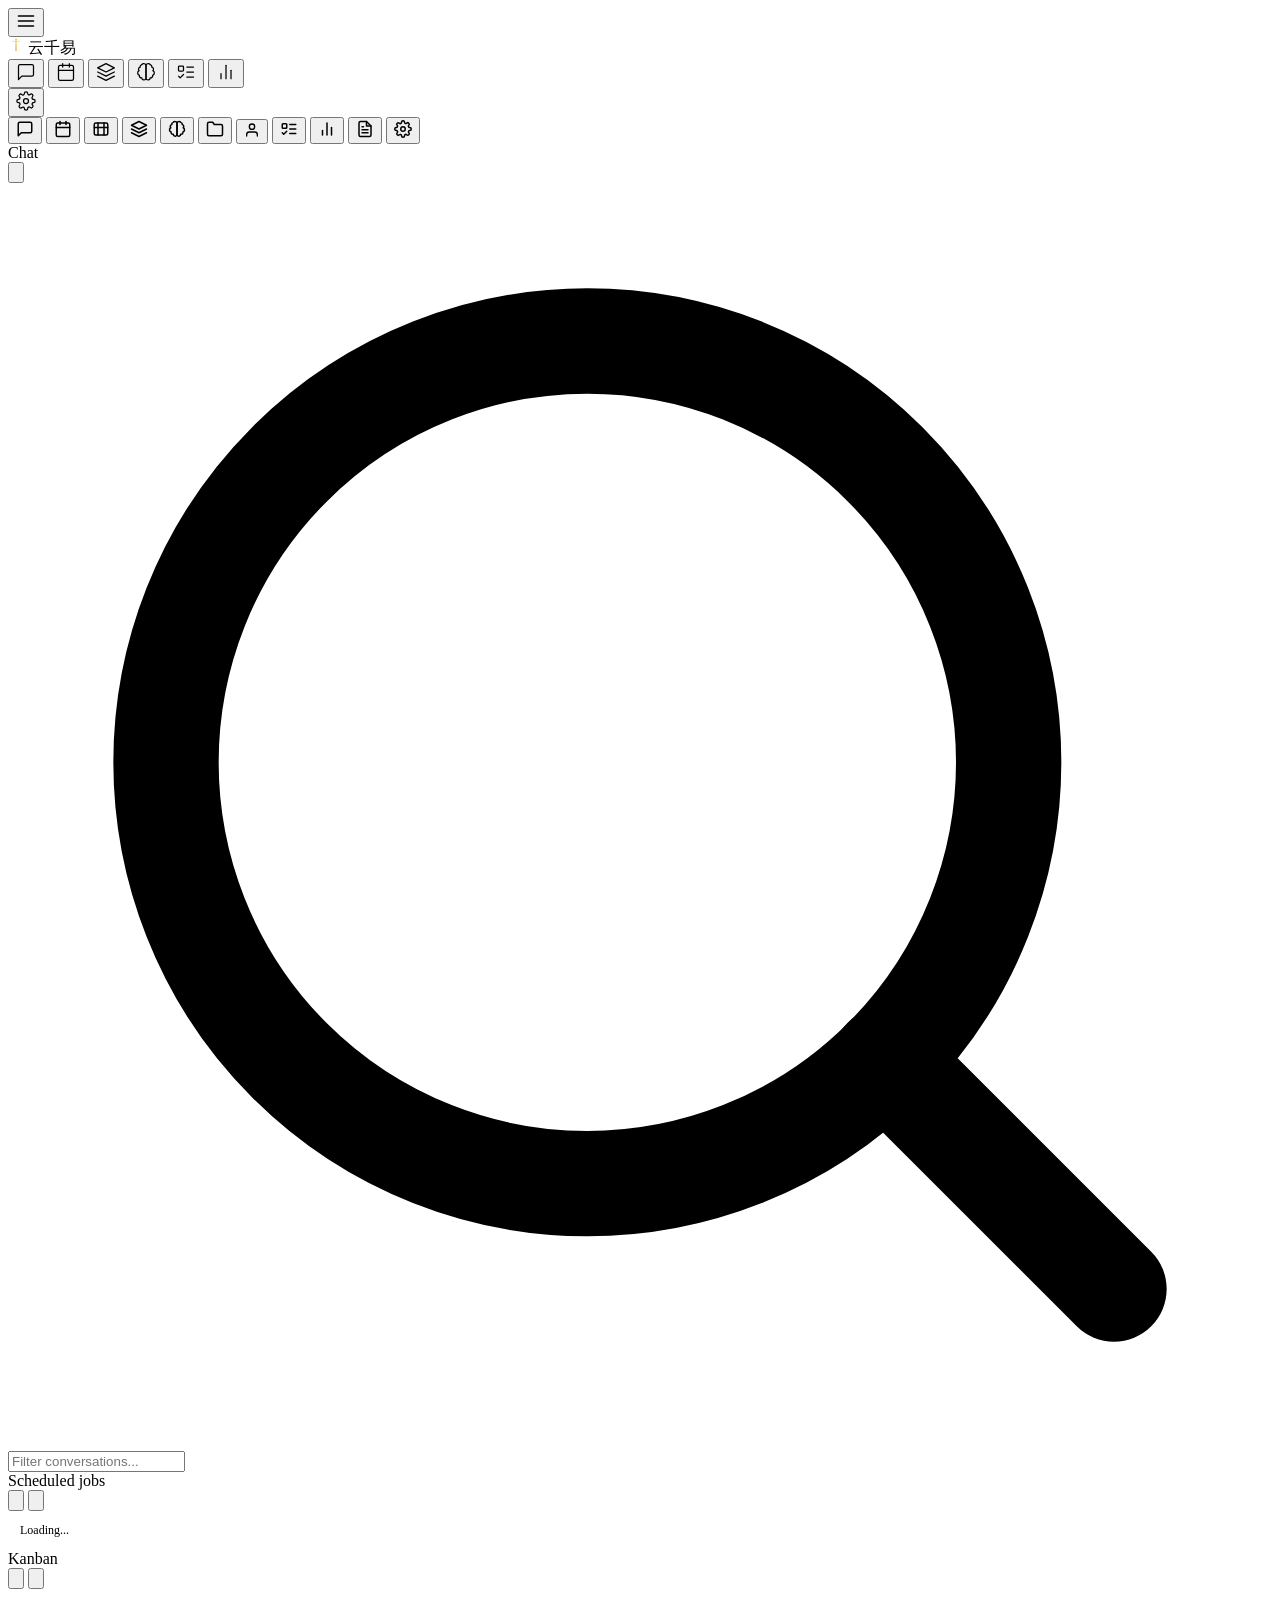
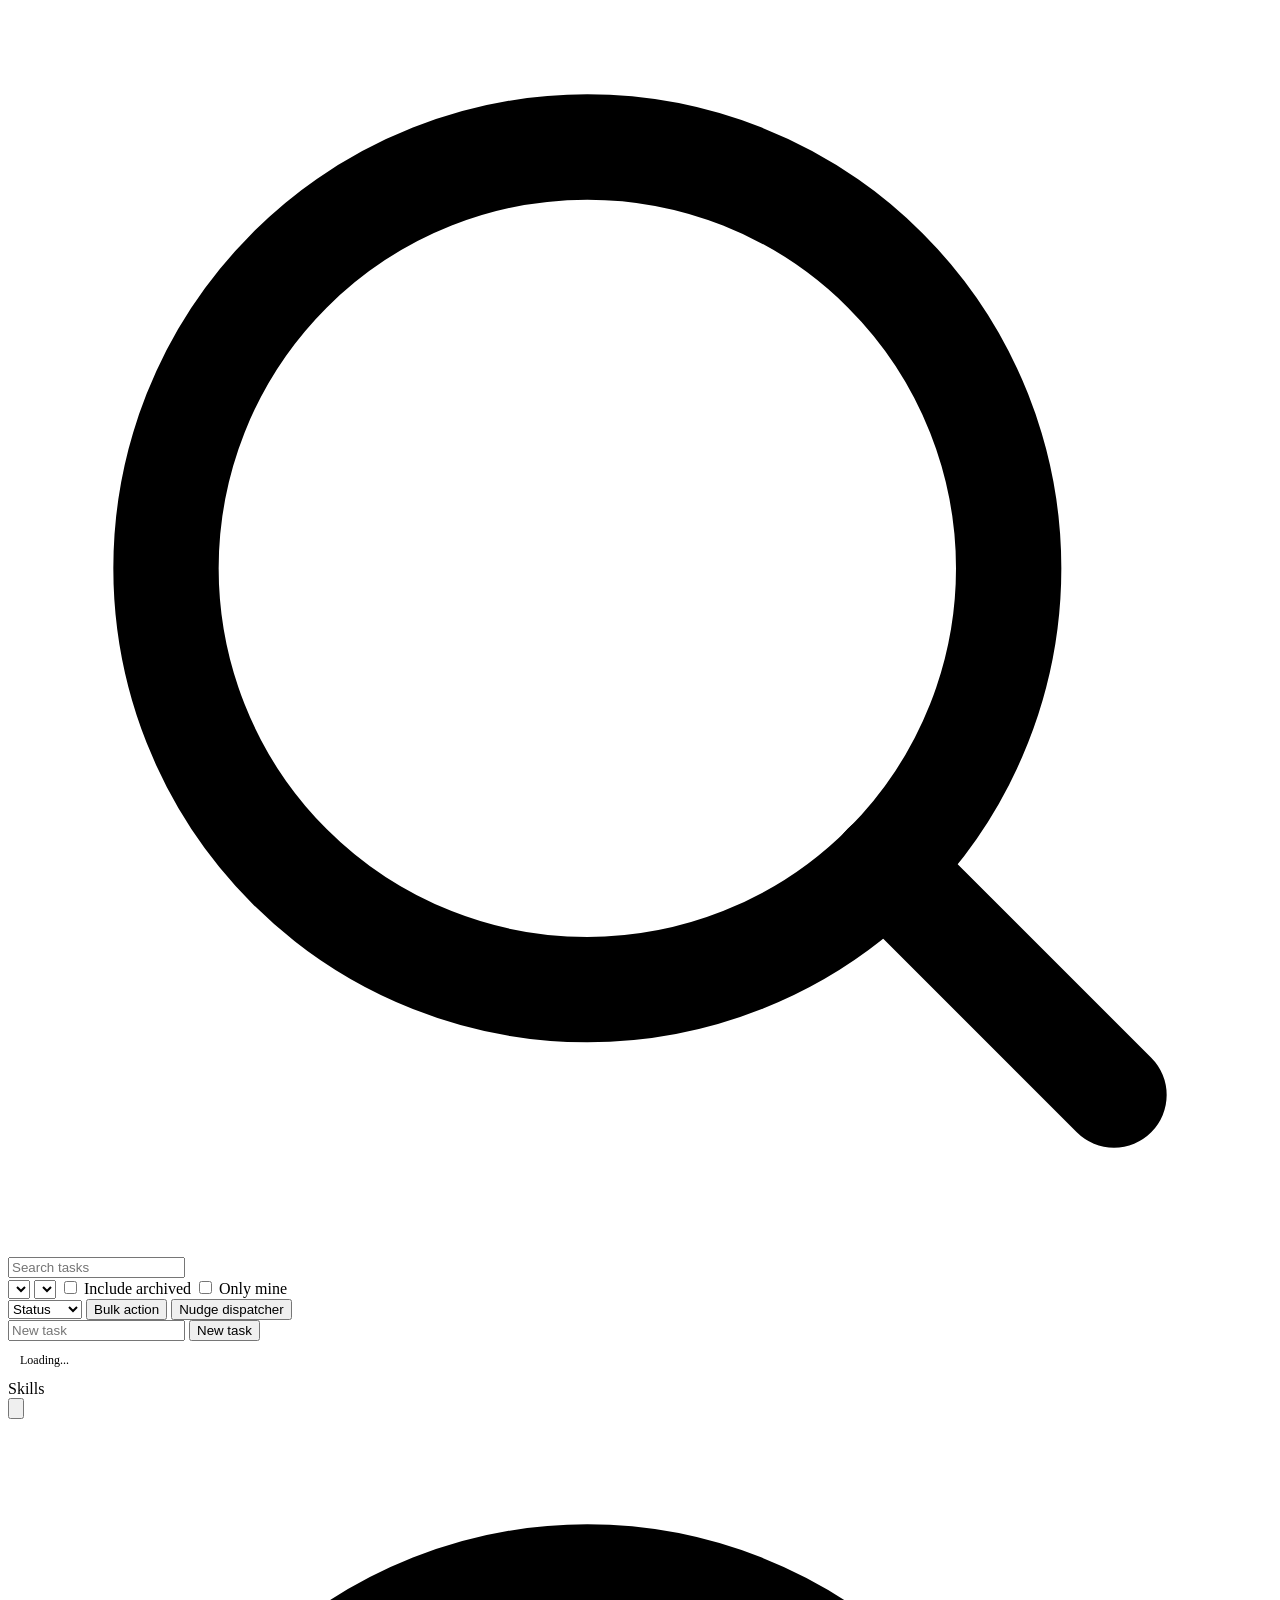
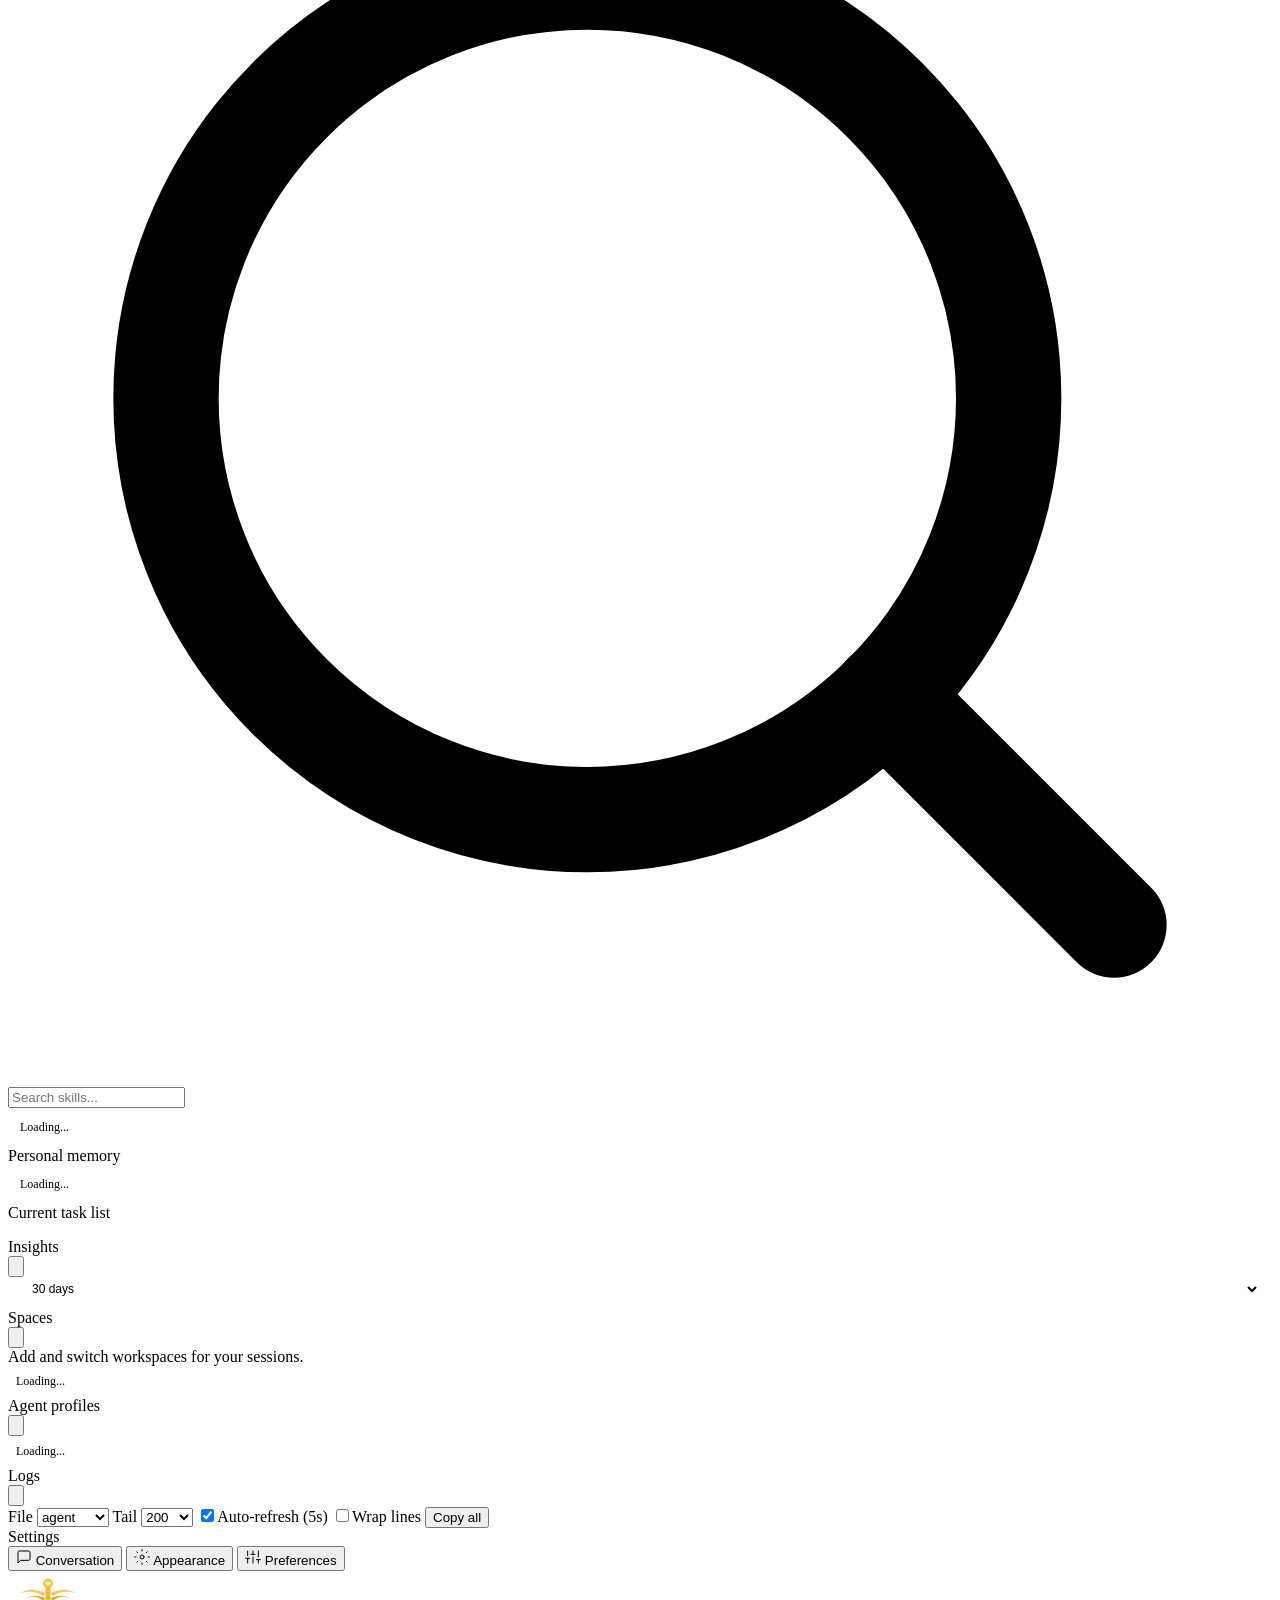
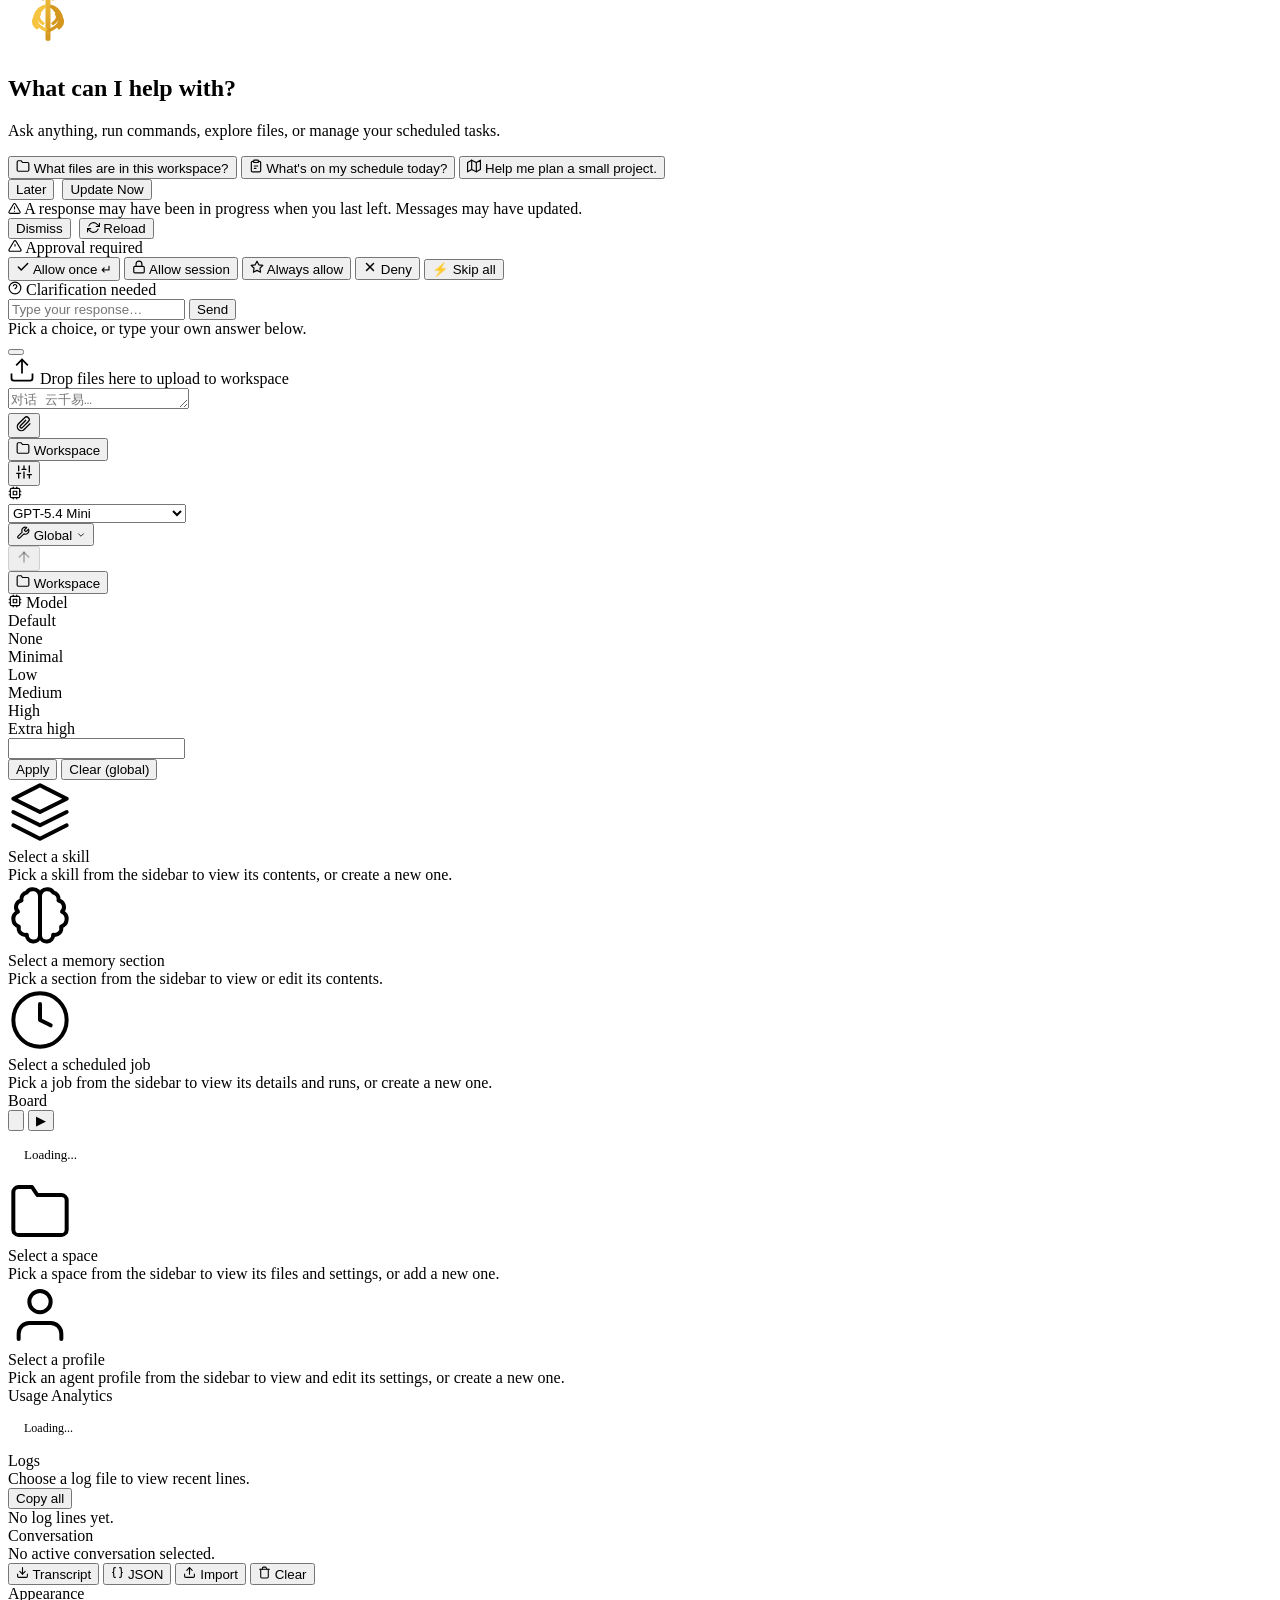
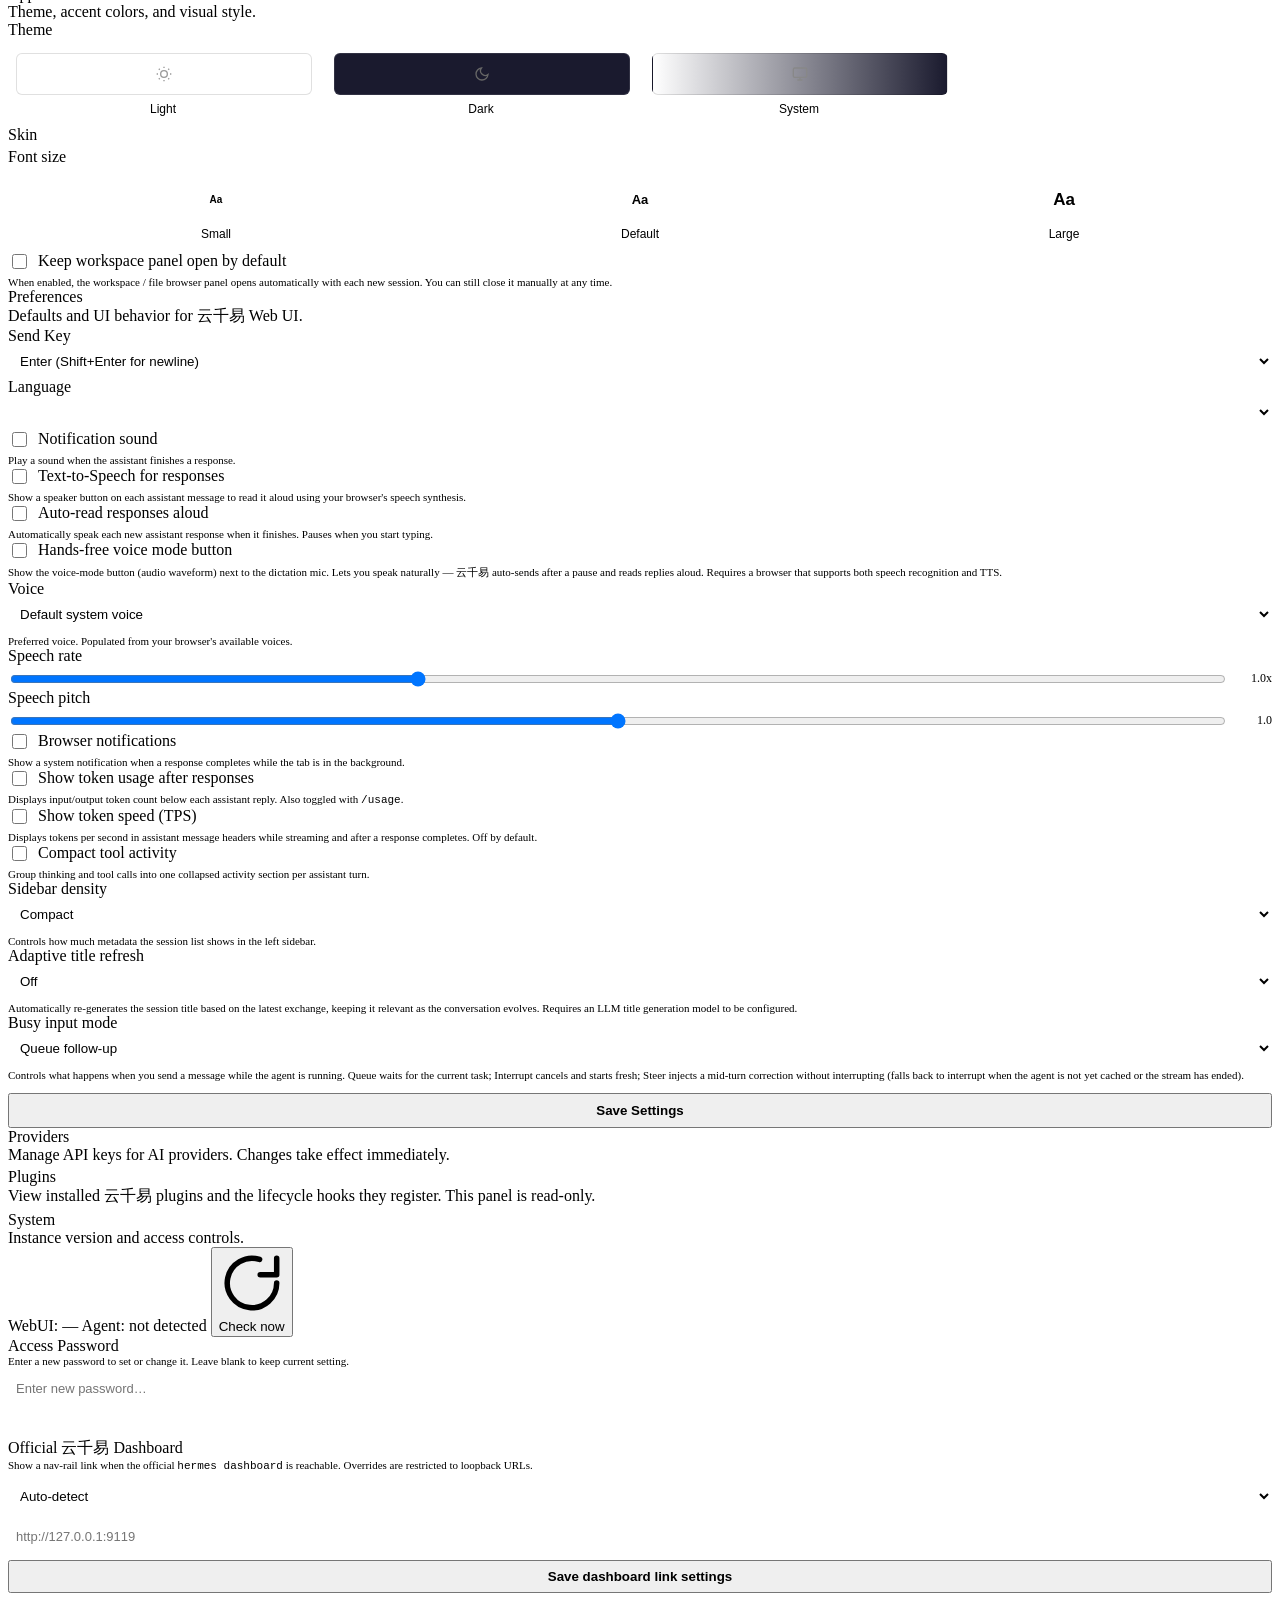
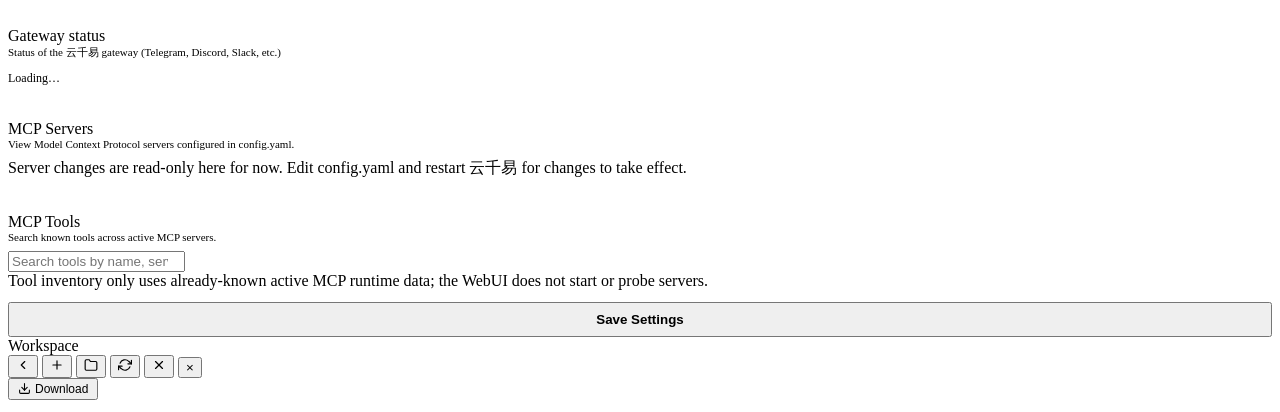
==== commit 9ec5febf: "第一版用户隔离修改" ====
--- a/static/index.html
+++ b/static/index.html
@@ -3,7 +3,7 @@
 <head>
 <meta charset="utf-8">
 <meta name="viewport" content="width=device-width, initial-scale=1">
-<title>Hermes</title>
+<title>云千易</title>
 <link rel="icon" type="image/svg+xml" href="static/favicon.svg">
 <link rel="icon" type="image/png" sizes="32x32" href="static/favicon-32.png">
 <link rel="shortcut icon" href="static/favicon.ico">
@@ -11,14 +11,15 @@
 <meta name="mobile-web-app-capable" content="yes">
 <meta name="apple-mobile-web-app-capable" content="yes">
 <meta name="apple-mobile-web-app-status-bar-style" content="black-translucent">
-<meta name="apple-mobile-web-app-title" content="Hermes">
-<link rel="apple-touch-icon" href="static/favicon.svg">
+<meta name="apple-mobile-web-app-title" content="云千易">
+<link rel="apple-touch-icon" sizes="512x512" href="static/apple-touch-icon.png">
 <!-- base href enables subpath mount support; all static paths must stay relative (no leading slash) -->
-<script>(function(){var p=location.pathname.endsWith('/')?location.pathname:(location.pathname.replace(/\/[^\/]*$/,'/')||'/');document.write('<base href="'+location.origin+p+'">');})()</script>
-<script>(function(){var themes={light:1,dark:1,system:1},skins={default:1,ares:1,mono:1,slate:1,poseidon:1,sisyphus:1,charizard:1},legacy={slate:['dark','slate'],solarized:['dark','poseidon'],monokai:['dark','sisyphus'],nord:['dark','slate'],oled:['dark','default']},t=(localStorage.getItem('hermes-theme')||'dark').toLowerCase(),s=(localStorage.getItem('hermes-skin')||'').toLowerCase(),m=legacy[t],theme=m?m[0]:(themes[t]?t:'dark'),skin=skins[s]?s:(m?m[1]:'default');localStorage.setItem('hermes-theme',theme);localStorage.setItem('hermes-skin',skin);if(theme==='system')theme=window.matchMedia('(prefers-color-scheme:dark)').matches?'dark':'light';if(theme==='dark')document.documentElement.classList.add('dark');if(skin!=='default')document.documentElement.dataset.skin=skin;})()</script>
+<script>(function(){var path=location.pathname,marker='/session/',i=path.indexOf(marker),p;i>=0?p=(path.slice(0,i+1)||'/'):p=(path.endsWith('/')?path:(path.replace(/\/[^\/]*$/,'/')||'/'));document.write('<base href="'+location.origin+p+'">');})()</script>
+<script>(function(){var themes={light:1,dark:1,system:1},skins={default:1,ares:1,mono:1,slate:1,poseidon:1,sisyphus:1,charizard:1,sienna:1},legacy={slate:['dark','slate'],solarized:['dark','poseidon'],monokai:['dark','sisyphus'],nord:['dark','slate'],oled:['dark','default']},t=(localStorage.getItem('hermes-theme')||'dark').toLowerCase(),s=(localStorage.getItem('hermes-skin')||'').toLowerCase(),m=legacy[t],theme=m?m[0]:(themes[t]?t:'dark'),skin=skins[s]?s:(m?m[1]:'default');localStorage.setItem('hermes-theme',theme);localStorage.setItem('hermes-skin',skin);if(theme==='system')theme=window.matchMedia('(prefers-color-scheme:dark)').matches?'dark':'light';if(theme==='dark')document.documentElement.classList.add('dark');if(skin!=='default')document.documentElement.dataset.skin=skin;})()</script>
 <script>(function(){var fs=localStorage.getItem('hermes-font-size');if(fs&&fs!=='default')document.documentElement.dataset.fontSize=fs;})()</script>
 <script>(function(){try{document.documentElement.dataset.workspacePanel=localStorage.getItem('hermes-webui-workspace-panel')==='open'?'open':'closed';}catch(e){document.documentElement.dataset.workspacePanel='closed';}})()</script>
-<link rel="stylesheet" href="static/style.css">
+<link rel="stylesheet" href="static/style.css?v=__WEBUI_VERSION__">
+  <link rel="stylesheet" href="https://cdn.jsdelivr.net/npm/xterm@5.3.0/css/xterm.css" integrity="sha384-LJcOxlx9IMbNXDqJ2axpfEQKkAYbFjJfhXexLfiRJhjDU81mzgkiQq8rkV0j6dVh" crossorigin="anonymous">
   <!-- KaTeX math rendering CSS (loaded eagerly to prevent layout shift) -->
   <link rel="stylesheet" href="https://cdn.jsdelivr.net/npm/katex@0.16.22/dist/katex.min.css" integrity="sha384-5TcZemv2l/9On385z///+d7MSYlvIEw9FuZTIdZ14vJLqWphw7e7ZPuOiCHJcFCP" crossorigin="anonymous">
   <!-- streaming-markdown: incremental DOM-building markdown parser for live streams -->
@@ -27,20 +28,26 @@
   <!-- ES module imports do not support the integrity= attribute (W3C limitation);    -->
   <!-- version is pinned in the vendored file path; hash documented above for audit. -->
   <script type="module">
-    import * as smd from '/static/vendor/smd.min.js';
+    import * as smd from './static/vendor/smd.min.js';
     // SRI verification happens at the ES module level via importmap or SW; pinning version in URL.
     // sha384 of smd.min.js @0.2.15: sha384-T6r95ocN9t3W8tUK2Fa6FPaO7bJryyjyW0WCalrUnpgtm2qXr5xcN4vwPYEJ6vHa
     window.smd = smd;
   </script>
   <!-- Prism.js syntax highlighting (loaded async, non-blocking) -->
-  <link id="prism-theme" rel="stylesheet" href="https://cdn.jsdelivr.net/npm/prismjs@1.29.0/themes/prism-tomorrow.min.css" integrity="sha384-wFjoQjtV1y5jVHbt0p35Ui8aV8GVpEZkyF99OXWqP/eNJDU93D3Ugxkoyh6Y2I4A" crossorigin="anonymous">
+  <!-- SRI removed from prism-tomorrow.min.css — jsdelivr serves different digests across
+       edge nodes causing intermittent integrity failures that block syntax highlighting (#1100).
+       Version is pinned to @1.29.0 which is sufficient for supply-chain assurance. -->
+  <link id="prism-theme" rel="stylesheet" href="https://cdn.jsdelivr.net/npm/prismjs@1.29.0/themes/prism-tomorrow.min.css" crossorigin="anonymous">
   <script src="https://cdn.jsdelivr.net/npm/prismjs@1.29.0/components/prism-core.min.js" integrity="sha384-MXybTpajaBV0AkcBaCPT4KIvo0FzoCiWXgcihYsw4FUkEz0Pv3JGV6tk2G8vJtDc" crossorigin="anonymous" defer></script>
   <script src="https://cdn.jsdelivr.net/npm/prismjs@1.29.0/plugins/autoloader/prism-autoloader.min.js" integrity="sha384-Uq05+JLko69eOiPr39ta9bh7kld5PKZoU+fF7g0EXTAriEollhZ+DrN8Q/Oi8J2Q" crossorigin="anonymous" defer></script>
+  <script src="https://cdn.jsdelivr.net/npm/xterm@5.3.0/lib/xterm.js" integrity="sha384-/nfmYPUzWMS6v2atn8hbljz7NE0EI1iGx34lJaNzyVjWGDzMv+ciUZUeJpKA3Glc" crossorigin="anonymous" defer></script>
+  <script src="https://cdn.jsdelivr.net/npm/xterm-addon-fit@0.8.0/lib/xterm-addon-fit.js" integrity="sha384-AQLWHRKAgdTxkolJcLOELg4E9rE89CPE2xMy3tIRFn08NcGKPTsELdvKomqji+DL" crossorigin="anonymous" defer></script>
+  <script src="https://cdn.jsdelivr.net/npm/xterm-addon-web-links@0.9.0/lib/xterm-addon-web-links.js" integrity="sha384-U4fBROT3kCM582gaYiNaOSQiJbXPzd9SfR1598Y7yeGSYVBzikXrNg0XyuU+mOnl" crossorigin="anonymous" defer></script>
   <!-- PWA service worker registration -->
   <script>
     if ('serviceWorker' in navigator) {
       window.addEventListener('load', function() {
-        navigator.serviceWorker.register('sw.js').catch(function(err) {
+        navigator.serviceWorker.register('sw.js?v=__WEBUI_VERSION__').catch(function(err) {
           console.warn('[pwa] Service worker registration failed:', err);
         });
       });
@@ -49,7 +56,7 @@
 </head>
 <body>
 <header class="app-titlebar" role="banner">
-  <button class="app-titlebar-hamburger" id="btnHamburger" onclick="toggleMobileSidebar()" type="button" title="Menu" aria-label="Menu">
+  <button class="app-titlebar-hamburger" id="btnHamburger" onclick="toggleMobileSidebar()" type="button" title="Menu" data-i18n-title="menu_hamburger" aria-label="Menu" data-i18n-aria-label="menu_hamburger">
     <svg width="20" height="20" viewBox="0 0 24 24" fill="none" stroke="currentColor" stroke-width="2" stroke-linecap="round" stroke-linejoin="round" aria-hidden="true"><line x1="3" y1="6" x2="21" y2="6"/><line x1="3" y1="12" x2="21" y2="12"/><line x1="3" y1="18" x2="21" y2="18"/></svg>
   </button>
   <div class="app-titlebar-inner">
@@ -67,21 +74,24 @@
         <circle cx="32" cy="10" r="4" fill="#F5C542"/>
       </svg>
     </span>
-    <span class="app-titlebar-title" id="appTitlebarTitle">Hermes</span>
+    <span class="app-titlebar-title" id="appTitlebarTitle">云千易</span>
     <span class="app-titlebar-sub" id="appTitlebarSub" hidden></span>
-    <div class="tps-chip" id="tpsStat" title="Tokens per second / minute">0.0 t/s · 0.0 high</div>
   </div>
   <div class="app-titlebar-spacer" aria-hidden="true"></div>
 </header>
 <div class="layout">
-  <nav class="rail" aria-label="Primary navigation">
+  <nav class="rail" aria-label="Primary navigation" data-i18n-aria-label="primary_nav_aria">
     <button class="rail-btn nav-tab active" data-panel="chat" onclick="switchPanel('chat')" title="Chat" data-i18n-title="tab_chat" aria-label="Chat"><svg width="20" height="20" viewBox="0 0 24 24" fill="none" stroke="currentColor" stroke-width="1.5" stroke-linecap="round" stroke-linejoin="round" aria-hidden="true"><path d="M21 15a2 2 0 0 1-2 2H7l-4 4V5a2 2 0 0 1 2-2h14a2 2 0 0 1 2 2z"/></svg></button>
     <button class="rail-btn nav-tab" data-panel="tasks" onclick="switchPanel('tasks')" title="Tasks" data-i18n-title="tab_tasks" aria-label="Tasks"><svg width="20" height="20" viewBox="0 0 24 24" fill="none" stroke="currentColor" stroke-width="1.5" stroke-linecap="round" stroke-linejoin="round" aria-hidden="true"><rect x="3" y="4" width="18" height="18" rx="2"/><line x1="16" y1="2" x2="16" y2="6"/><line x1="8" y1="2" x2="8" y2="6"/><line x1="3" y1="10" x2="21" y2="10"/></svg></button>
+    <!-- <button class="rail-btn nav-tab" data-panel="kanban" onclick="switchPanel('kanban')" title="Kanban" data-i18n-title="tab_kanban" aria-label="Kanban"><svg width="20" height="20" viewBox="0 0 24 24" fill="none" stroke="currentColor" stroke-width="1.5" stroke-linecap="round" stroke-linejoin="round" aria-hidden="true"><rect x="3" y="4" width="18" height="16" rx="2"/><path d="M8 4v16"/><path d="M16 4v16"/><path d="M3 10h18"/></svg></button> -->
     <button class="rail-btn nav-tab" data-panel="skills" onclick="switchPanel('skills')" title="Skills" data-i18n-title="tab_skills" aria-label="Skills"><svg width="20" height="20" viewBox="0 0 24 24" fill="none" stroke="currentColor" stroke-width="1.5" stroke-linecap="round" stroke-linejoin="round" aria-hidden="true"><path d="M12 2L2 7l10 5 10-5-10-5z"/><path d="M2 17l10 5 10-5"/><path d="M2 12l10 5 10-5"/></svg></button>
     <button class="rail-btn nav-tab" data-panel="memory" onclick="switchPanel('memory')" title="Memory" data-i18n-title="tab_memory" aria-label="Memory"><svg width="20" height="20" viewBox="0 0 24 24" fill="none" stroke="currentColor" stroke-width="1.5" stroke-linecap="round" stroke-linejoin="round" aria-hidden="true"><path d="M9.5 2A2.5 2.5 0 0 1 12 4.5v15a2.5 2.5 0 0 1-4.96-.44 2.5 2.5 0 0 1-2.96-3.08 3 3 0 0 1-.34-5.58 2.5 2.5 0 0 1 1.32-4.24 2.5 2.5 0 0 1 1.98-3A2.5 2.5 0 0 1 9.5 2z"/><path d="M14.5 2A2.5 2.5 0 0 0 12 4.5v15a2.5 2.5 0 0 0 4.96-.44 2.5 2.5 0 0 0 2.96-3.08 3 3 0 0 0 .34-5.58 2.5 2.5 0 0 0-1.32-4.24 2.5 2.5 0 0 0-1.98-3A2.5 2.5 0 0 0 14.5 2z"/></svg></button>
-    <button class="rail-btn nav-tab" data-panel="workspaces" onclick="switchPanel('workspaces')" title="Spaces" data-i18n-title="tab_workspaces" aria-label="Spaces"><svg width="20" height="20" viewBox="0 0 24 24" fill="none" stroke="currentColor" stroke-width="1.5" stroke-linecap="round" stroke-linejoin="round" aria-hidden="true"><path d="M22 19a2 2 0 0 1-2 2H4a2 2 0 0 1-2-2V5a2 2 0 0 1 2-2h5l2 3h9a2 2 0 0 1 2 2z"/></svg></button>
-    <button class="rail-btn nav-tab" data-panel="profiles" onclick="switchPanel('profiles')" title="Agent profiles" data-i18n-title="tab_profiles" aria-label="Agent profiles"><svg width="18" height="18" viewBox="0 0 24 24" fill="none" stroke="currentColor" stroke-width="1.5" stroke-linecap="round" stroke-linejoin="round"><path d="M20 21v-2a4 4 0 0 0-4-4H8a4 4 0 0 0-4 4v2"/><circle cx="12" cy="7" r="4"/></svg></button>
+    <!-- <button class="rail-btn nav-tab" data-panel="workspaces" onclick="switchPanel('workspaces')" title="Spaces" data-i18n-title="tab_workspaces" aria-label="Spaces"><svg width="20" height="20" viewBox="0 0 24 24" fill="none" stroke="currentColor" stroke-width="1.5" stroke-linecap="round" stroke-linejoin="round" aria-hidden="true"><path d="M22 19a2 2 0 0 1-2 2H4a2 2 0 0 1-2-2V5a2 2 0 0 1 2-2h5l2 3h9a2 2 0 0 1 2 2z"/></svg></button> -->
+    <!-- <button class="rail-btn nav-tab" data-panel="profiles" onclick="switchPanel('profiles')" title="Agent profiles" data-i18n-title="tab_profiles" aria-label="Agent profiles"><svg width="18" height="18" viewBox="0 0 24 24" fill="none" stroke="currentColor" stroke-width="1.5" stroke-linecap="round" stroke-linejoin="round"><path d="M20 21v-2a4 4 0 0 0-4-4H8a4 4 0 0 0-4 4v2"/><circle cx="12" cy="7" r="4"/></svg></button> -->
     <button class="rail-btn nav-tab" data-panel="todos" onclick="switchPanel('todos')" title="Current task list" data-i18n-title="tab_todos" aria-label="Todos"><svg width="20" height="20" viewBox="0 0 24 24" fill="none" stroke="currentColor" stroke-width="1.5" stroke-linecap="round" stroke-linejoin="round" aria-hidden="true"><rect x="3" y="5" width="6" height="6" rx="1"/><path d="m3 17 2 2 4-4"/><path d="M13 6h8"/><path d="M13 12h8"/><path d="M13 18h8"/></svg></button>
+    <button class="rail-btn nav-tab" data-panel="insights" onclick="switchPanel('insights')" title="Insights" data-i18n-title="tab_insights" aria-label="Insights"><svg width="20" height="20" viewBox="0 0 24 24" fill="none" stroke="currentColor" stroke-width="1.5" stroke-linecap="round" stroke-linejoin="round" aria-hidden="true"><path d="M18 20V10"/><path d="M12 20V4"/><path d="M6 20v-6"/></svg></button>
+    <button class="rail-btn nav-tab dashboard-link" id="dashboardRailBtn" data-dashboard-link style="display:none" onclick="openHermesDashboard(event)" title="云千易 Dashboard" data-i18n-title="tab_dashboard" aria-label="云千易 Dashboard"><svg width="20" height="20" viewBox="0 0 24 24" fill="none" stroke="currentColor" stroke-width="1.5" stroke-linecap="round" stroke-linejoin="round" aria-hidden="true"><rect x="3" y="3" width="18" height="18" rx="2"/><path d="M3 9h18"/><path d="M9 21V9"/></svg><span class="dashboard-external-badge" aria-hidden="true"></span></button>
+    <!-- <button class="rail-btn nav-tab" data-panel="logs" onclick="switchPanel('logs')" title="Logs" data-i18n-title="tab_logs" aria-label="Logs"><svg width="20" height="20" viewBox="0 0 24 24" fill="none" stroke="currentColor" stroke-width="1.5" stroke-linecap="round" stroke-linejoin="round" aria-hidden="true"><path d="M14 2H6a2 2 0 0 0-2 2v16a2 2 0 0 0 2 2h12a2 2 0 0 0 2-2V8z"/><path d="M14 2v6h6"/><path d="M8 13h8"/><path d="M8 17h8"/><path d="M8 9h2"/></svg></button> -->
     <div class="rail-spacer"></div>
     <button class="rail-btn nav-tab" data-panel="settings" onclick="switchPanel('settings')" title="Settings" data-i18n-title="tab_settings" aria-label="Settings"><svg width="20" height="20" viewBox="0 0 24 24" fill="none" stroke="currentColor" stroke-width="1.5" stroke-linecap="round" stroke-linejoin="round" aria-hidden="true"><circle cx="12" cy="12" r="3"/><path d="M19.4 15a1.65 1.65 0 0 0 .33 1.82l.06.06a2 2 0 0 1-2.83 2.83l-.06-.06a1.65 1.65 0 0 0-1.82-.33 1.65 1.65 0 0 0-1 1.51V21a2 2 0 0 1-4 0v-.09A1.65 1.65 0 0 0 9 19.4a1.65 1.65 0 0 0-1.82.33l-.06.06a2 2 0 0 1-2.83-2.83l.06-.06a1.65 1.65 0 0 0 .33-1.82 1.65 1.65 0 0 0-1.51-1H3a2 2 0 0 1 0-4h.09A1.65 1.65 0 0 0 4.6 9a1.65 1.65 0 0 0-.33-1.82l-.06-.06a2 2 0 0 1 2.83-2.83l.06.06a1.65 1.65 0 0 0 1.82.33H9a1.65 1.65 0 0 0 1-1.51V3a2 2 0 0 1 4 0v.09a1.65 1.65 0 0 0 1 1.51 1.65 1.65 0 0 0 1.82-.33l.06-.06a2 2 0 0 1 2.83 2.83l-.06.06a1.65 1.65 0 0 0-.33 1.82V9a1.65 1.65 0 0 0 1.51 1H21a2 2 0 0 1 0 4h-.09a1.65 1.65 0 0 0-1.51 1z"/></svg></button>
   </nav>
@@ -90,11 +100,15 @@
     <div class="sidebar-nav">
       <button class="nav-tab active" data-panel="chat" data-label="Chat" onclick="switchPanel('chat')" title="Chat" data-i18n-title="tab_chat"><svg width="18" height="18" viewBox="0 0 24 24" fill="none" stroke="currentColor" stroke-width="2" stroke-linecap="round" stroke-linejoin="round" aria-hidden="true"><path d="M21 15a2 2 0 0 1-2 2H7l-4 4V5a2 2 0 0 1 2-2h14a2 2 0 0 1 2 2z"/></svg></button>
       <button class="nav-tab" data-panel="tasks" data-label="Tasks" onclick="switchPanel('tasks')" title="Tasks" data-i18n-title="tab_tasks"><svg width="18" height="18" viewBox="0 0 24 24" fill="none" stroke="currentColor" stroke-width="2" stroke-linecap="round" stroke-linejoin="round" aria-hidden="true"><rect x="3" y="4" width="18" height="18" rx="2"/><line x1="16" y1="2" x2="16" y2="6"/><line x1="8" y1="2" x2="8" y2="6"/><line x1="3" y1="10" x2="21" y2="10"/></svg></button>
+      <button class="nav-tab" data-panel="kanban" data-label="Kanban" onclick="switchPanel('kanban')" title="Kanban" data-i18n-title="tab_kanban"><svg width="18" height="18" viewBox="0 0 24 24" fill="none" stroke="currentColor" stroke-width="2" stroke-linecap="round" stroke-linejoin="round" aria-hidden="true"><rect x="3" y="4" width="18" height="16" rx="2"/><path d="M8 4v16"/><path d="M16 4v16"/><path d="M3 10h18"/></svg></button>
       <button class="nav-tab" data-panel="skills" data-label="Skills" onclick="switchPanel('skills')" title="Skills" data-i18n-title="tab_skills"><svg width="18" height="18" viewBox="0 0 24 24" fill="none" stroke="currentColor" stroke-width="2" stroke-linecap="round" stroke-linejoin="round" aria-hidden="true"><path d="M12 2L2 7l10 5 10-5-10-5z"/><path d="M2 17l10 5 10-5"/><path d="M2 12l10 5 10-5"/></svg></button>
       <button class="nav-tab" data-panel="memory" data-label="Memory" onclick="switchPanel('memory')" title="Memory" data-i18n-title="tab_memory"><svg width="18" height="18" viewBox="0 0 24 24" fill="none" stroke="currentColor" stroke-width="2" stroke-linecap="round" stroke-linejoin="round" aria-hidden="true"><path d="M9.5 2A2.5 2.5 0 0 1 12 4.5v15a2.5 2.5 0 0 1-4.96-.44 2.5 2.5 0 0 1-2.96-3.08 3 3 0 0 1-.34-5.58 2.5 2.5 0 0 1 1.32-4.24 2.5 2.5 0 0 1 1.98-3A2.5 2.5 0 0 1 9.5 2z"/><path d="M14.5 2A2.5 2.5 0 0 0 12 4.5v15a2.5 2.5 0 0 0 4.96-.44 2.5 2.5 0 0 0 2.96-3.08 3 3 0 0 0 .34-5.58 2.5 2.5 0 0 0-1.32-4.24 2.5 2.5 0 0 0-1.98-3A2.5 2.5 0 0 0 14.5 2z"/></svg></button>
       <button class="nav-tab" data-panel="workspaces" data-label="Spaces" onclick="switchPanel('workspaces')" title="Spaces" data-i18n-title="tab_workspaces"><svg width="18" height="18" viewBox="0 0 24 24" fill="none" stroke="currentColor" stroke-width="2" stroke-linecap="round" stroke-linejoin="round" aria-hidden="true"><path d="M22 19a2 2 0 0 1-2 2H4a2 2 0 0 1-2-2V5a2 2 0 0 1 2-2h5l2 3h9a2 2 0 0 1 2 2z"/></svg></button>
       <button class="nav-tab" data-panel="profiles" data-label="Profiles" onclick="switchPanel('profiles')" title="Agent profiles" data-i18n-title="tab_profiles"><svg width="16" height="16" viewBox="0 0 24 24" fill="none" stroke="currentColor" stroke-width="2" stroke-linecap="round" stroke-linejoin="round"><path d="M20 21v-2a4 4 0 0 0-4-4H8a4 4 0 0 0-4 4v2"/><circle cx="12" cy="7" r="4"/></svg></button>
       <button class="nav-tab" data-panel="todos" data-label="Todos" onclick="switchPanel('todos')" title="Current task list" data-i18n-title="tab_todos"><svg width="18" height="18" viewBox="0 0 24 24" fill="none" stroke="currentColor" stroke-width="2" stroke-linecap="round" stroke-linejoin="round" aria-hidden="true"><rect x="3" y="5" width="6" height="6" rx="1"/><path d="m3 17 2 2 4-4"/><path d="M13 6h8"/><path d="M13 12h8"/><path d="M13 18h8"/></svg></button>
+      <button class="nav-tab" data-panel="insights" data-label="Insights" onclick="switchPanel('insights')" title="Insights" data-i18n-title="tab_insights"><svg width="18" height="18" viewBox="0 0 24 24" fill="none" stroke="currentColor" stroke-width="2" stroke-linecap="round" stroke-linejoin="round" aria-hidden="true"><path d="M18 20V10"/><path d="M12 20V4"/><path d="M6 20v-6"/></svg></button>
+      <button class="nav-tab dashboard-link" id="dashboardMobileBtn" data-dashboard-link data-label="Dashboard" style="display:none" onclick="openHermesDashboard(event)" title="云千易 Dashboard" data-i18n-title="tab_dashboard"><svg width="18" height="18" viewBox="0 0 24 24" fill="none" stroke="currentColor" stroke-width="2" stroke-linecap="round" stroke-linejoin="round" aria-hidden="true"><rect x="3" y="3" width="18" height="18" rx="2"/><path d="M3 9h18"/><path d="M9 21V9"/></svg><span class="dashboard-external-badge" aria-hidden="true"></span></button>
+      <button class="nav-tab" data-panel="logs" data-label="Logs" onclick="switchPanel('logs')" title="Logs" data-i18n-title="tab_logs"><svg width="18" height="18" viewBox="0 0 24 24" fill="none" stroke="currentColor" stroke-width="2" stroke-linecap="round" stroke-linejoin="round" aria-hidden="true"><path d="M14 2H6a2 2 0 0 0-2 2v16a2 2 0 0 0 2 2h12a2 2 0 0 0 2-2V8z"/><path d="M14 2v6h6"/><path d="M8 13h8"/><path d="M8 17h8"/><path d="M8 9h2"/></svg></button>
       <!-- Settings button mirrored here for mobile (rail is desktop-only via @media >=768px). Keep in sync with rail entry. -->
       <button class="nav-tab" data-panel="settings" onclick="switchPanel('settings')" title="Settings" data-i18n-title="tab_settings"><svg width="18" height="18" viewBox="0 0 24 24" fill="none" stroke="currentColor" stroke-width="2" stroke-linecap="round" stroke-linejoin="round" aria-hidden="true"><circle cx="12" cy="12" r="3"/><path d="M19.4 15a1.65 1.65 0 0 0 .33 1.82l.06.06a2 2 0 0 1-2.83 2.83l-.06-.06a1.65 1.65 0 0 0-1.82-.33 1.65 1.65 0 0 0-1 1.51V21a2 2 0 0 1-4 0v-.09A1.65 1.65 0 0 0 9 19.4a1.65 1.65 0 0 0-1.82.33l-.06.06a2 2 0 0 1-2.83-2.83l.06-.06a1.65 1.65 0 0 0 .33-1.82 1.65 1.65 0 0 0-1.51-1H3a2 2 0 0 1 0-4h.09A1.65 1.65 0 0 0 4.6 9a1.65 1.65 0 0 0-.33-1.82l-.06-.06a2 2 0 0 1 2.83-2.83l.06.06a1.65 1.65 0 0 0 1.82.33H9a1.65 1.65 0 0 0 1-1.51V3a2 2 0 0 1 4 0v.09a1.65 1.65 0 0 0 1 1.51 1.65 1.65 0 0 0 1.82-.33l.06-.06a2 2 0 0 1 2.83 2.83l-.06.06a1.65 1.65 0 0 0-.33 1.82V9a1.65 1.65 0 0 0 1.51 1H21a2 2 0 0 1 0 4h-.09a1.65 1.65 0 0 0-1.51 1z"/></svg></button>
     </div>
@@ -116,11 +130,40 @@
       <div class="panel-head">
         <span data-i18n="scheduled_jobs">Scheduled jobs</span>
         <div class="panel-head-actions">
-          <button class="panel-head-btn" id="cronRefreshBtn" onclick="loadCrons(true)" title="Refresh job list" aria-label="Refresh job list"><svg viewBox="0 0 24 24" fill="none" stroke="currentColor" stroke-width="2" stroke-linecap="round" stroke-linejoin="round" aria-hidden="true"><polyline points="23 4 23 10 17 10"/><path d="M20.49 15a9 9 0 1 1-2.12-9.36L23 10"/></svg></button>
+          <button class="panel-head-btn" id="cronRefreshBtn" onclick="loadCrons(true)" title="Refresh job list" data-i18n-title="cron_refresh_list_title" aria-label="Refresh job list" data-i18n-aria-label="cron_refresh_list_title"><svg viewBox="0 0 24 24" fill="none" stroke="currentColor" stroke-width="2" stroke-linecap="round" stroke-linejoin="round" aria-hidden="true"><polyline points="23 4 23 10 17 10"/><path d="M20.49 15a9 9 0 1 1-2.12-9.36L23 10"/></svg></button>
           <button class="panel-head-btn" onclick="openCronCreate()" title="New job" data-i18n-title="new_job" aria-label="New job"><svg viewBox="0 0 24 24" fill="none" stroke="currentColor" stroke-width="2" stroke-linecap="round" stroke-linejoin="round" aria-hidden="true"><line x1="12" y1="5" x2="12" y2="19"/><line x1="5" y1="12" x2="19" y2="12"/></svg></button>
         </div>
       </div>
       <div class="cron-list" id="cronList"><div style="padding:12px;color:var(--muted);font-size:12px" data-i18n="loading">Loading...</div></div>
+    </div>
+    <!-- Kanban panel -->
+    <div class="panel-view" id="panelKanban">
+      <div class="panel-head">
+        <span data-i18n="tab_kanban">Kanban</span>
+        <div class="panel-head-actions">
+          <button class="panel-head-btn" id="kanbanNewTaskBtn" onclick="createKanbanTask()" title="New task" data-i18n-title="kanban_new_task" aria-label="New task"><svg viewBox="0 0 24 24" fill="none" stroke="currentColor" stroke-width="2" stroke-linecap="round" stroke-linejoin="round" aria-hidden="true"><line x1="12" y1="5" x2="12" y2="19"/><line x1="5" y1="12" x2="19" y2="12"/></svg></button>
+          <button class="panel-head-btn" id="kanbanRefreshBtn" onclick="loadKanban(true)" title="Refresh" data-i18n-title="kanban_refresh" aria-label="Refresh"><svg viewBox="0 0 24 24" fill="none" stroke="currentColor" stroke-width="2" stroke-linecap="round" stroke-linejoin="round" aria-hidden="true"><polyline points="23 4 23 10 17 10"/><path d="M20.49 15a9 9 0 1 1-2.12-9.36L23 10"/></svg></button>
+        </div>
+      </div>
+      <div class="kanban-filter-stack">
+        <div class="sidebar-search"><svg class="sidebar-search-icon" viewBox="0 0 24 24" fill="none" stroke="currentColor" stroke-width="2" stroke-linecap="round" stroke-linejoin="round" aria-hidden="true"><circle cx="11" cy="11" r="8"/><path d="M21 21l-4.35-4.35"/></svg><input id="kanbanSearch" placeholder="Search tasks" data-i18n-placeholder="kanban_search_tasks" oninput="filterKanban()"></div>
+        <select id="kanbanAssigneeFilter" onchange="loadKanban(true)" data-i18n-aria-label="kanban_assignee_filter" aria-label="Assignee filter"></select>
+        <select id="kanbanTenantFilter" onchange="loadKanban(true)" data-i18n-aria-label="kanban_tenant_filter" aria-label="Tenant filter"></select>
+        <label class="kanban-check"><input id="kanbanIncludeArchived" type="checkbox" onchange="loadKanban(true)"> <span data-i18n="kanban_include_archived">Include archived</span></label>
+        <label class="kanban-check"><input id="kanbanOnlyMine" type="checkbox" onchange="loadKanban(true)"> <span data-i18n="kanban_only_mine">Only mine</span></label>
+        <div id="kanbanStats" class="kanban-stats" aria-live="polite"></div>
+        <div id="kanbanBulkBar" class="kanban-bulk-bar">
+          <select id="kanbanBulkStatus" data-i18n-aria-label="kanban_bulk_status_aria" aria-label="Bulk status"><option value="" data-i18n="kanban_bulk_status_prompt">Status</option><option value="ready" data-i18n="kanban_status_ready">Ready</option><option value="running" data-i18n="kanban_status_running">Running</option><option value="blocked" data-i18n="kanban_status_blocked">Blocked</option><option value="done" data-i18n="kanban_status_done">Done</option><option value="archived" data-i18n="kanban_status_archived">Archived</option></select>
+          <button class="btn secondary" onclick="bulkUpdateKanban()" data-i18n="kanban_bulk_action">Bulk action</button>
+          <button class="btn secondary" onclick="nudgeKanbanDispatcher()" data-i18n="kanban_nudge_dispatcher">Nudge dispatcher</button>
+        </div>
+        <div class="kanban-new-task-row">
+          <input id="kanbanNewTaskTitle" placeholder="New task" data-i18n-placeholder="kanban_new_task" onkeydown="if(event.key==='Enter')createKanbanTask()">
+          <button class="btn secondary" onclick="createKanbanTask()" data-i18n="kanban_new_task">New task</button>
+        </div>
+      </div>
+      <div class="kanban-summary" id="kanbanSummary"></div>
+      <div class="kanban-list" id="kanbanList"><div style="padding:12px;color:var(--muted);font-size:12px" data-i18n="loading">Loading...</div></div>
     </div>
     <!-- Skills panel -->
     <div class="panel-view" id="panelSkills">
@@ -147,6 +190,23 @@
       </div>
       <div id="todoPanel" style="flex:1;overflow-y:auto;padding:8px 12px"></div>
     </div>
+    <!-- Insights panel -->
+    <div class="panel-view" id="panelInsights">
+      <div class="panel-head">
+        <span data-i18n="tab_insights">Insights</span>
+        <div class="panel-head-actions">
+          <button class="panel-head-btn" id="insightsRefreshBtn" onclick="loadInsights(true)" title="Refresh" data-i18n-title="insights_refresh_title" aria-label="Refresh" data-i18n-aria-label="insights_refresh_title"><svg viewBox="0 0 24 24" fill="none" stroke="currentColor" stroke-width="2" stroke-linecap="round" stroke-linejoin="round" aria-hidden="true"><polyline points="23 4 23 10 17 10"/><path d="M20.49 15a9 9 0 1 1-2.12-9.36L23 10"/></svg></button>
+        </div>
+      </div>
+      <div class="panel-head-sub" style="padding:0 12px 8px">
+        <select id="insightsPeriod" onchange="loadInsights()" style="width:100%;background:var(--input-bg);color:var(--text);border:1px solid var(--border);border-radius:6px;padding:4px 8px;font-size:12px">
+          <option value="7" data-i18n="insights_period_7">7 days</option>
+          <option value="30" selected data-i18n="insights_period_30">30 days</option>
+          <option value="90" data-i18n="insights_period_90">90 days</option>
+          <option value="365" data-i18n="insights_period_365">365 days</option>
+        </select>
+      </div>
+    </div>
     <!-- Workspaces panel -->
     <div class="panel-view" id="panelWorkspaces">
       <div class="panel-head">
@@ -168,6 +228,33 @@
       </div>
       <div style="flex:1;overflow-y:auto;padding:8px" id="profilesPanel"><div style="color:var(--muted);font-size:12px" data-i18n="loading">Loading...</div></div>
     </div>
+    <!-- Logs panel -->
+    <div class="panel-view" id="panelLogs">
+      <div class="panel-head">
+        <span data-i18n="tab_logs">Logs</span>
+        <div class="panel-head-actions">
+          <button class="panel-head-btn" id="logsRefreshBtn" onclick="loadLogs(true)" title="Refresh" aria-label="Refresh"><svg viewBox="0 0 24 24" fill="none" stroke="currentColor" stroke-width="2" stroke-linecap="round" stroke-linejoin="round" aria-hidden="true"><polyline points="23 4 23 10 17 10"/><path d="M20.49 15a9 9 0 1 1-2.12-9.36L23 10"/></svg></button>
+        </div>
+      </div>
+      <div class="logs-control-panel">
+        <label class="logs-control-label" for="logsFile" data-i18n="logs_file">File</label>
+        <select id="logsFile" onchange="loadLogs(true)">
+          <option value="agent">agent</option>
+          <option value="errors">errors</option>
+          <option value="gateway">gateway</option>
+        </select>
+        <label class="logs-control-label" for="logsTail" data-i18n="logs_tail">Tail</label>
+        <select id="logsTail" onchange="loadLogs(true)">
+          <option value="100">100</option>
+          <option value="200" selected>200</option>
+          <option value="500">500</option>
+          <option value="1000">1000</option>
+        </select>
+        <label class="logs-check-row"><input id="logsAutoRefresh" type="checkbox" checked onchange="_syncLogsAutoRefresh()"><span data-i18n="logs_auto_refresh">Auto-refresh (5s)</span></label>
+        <label class="logs-check-row"><input id="logsWrap" type="checkbox" onchange="_syncLogsWrap()"><span data-i18n="logs_wrap">Wrap lines</span></label>
+        <button type="button" class="logs-copy" id="logsCopyAll" onclick="copyLogsAll()" data-i18n="logs_copy_all">Copy all</button>
+      </div>
+    </div>
     <!-- Settings panel (menu list; actual panes render in .main) -->
     <div class="panel-view" id="panelSettings">
       <div class="panel-head">
@@ -176,24 +263,28 @@
       <div class="side-menu" id="settingsMenu">
         <button type="button" class="side-menu-item active" data-settings-section="conversation" onclick="switchSettingsSection('conversation')">
           <svg width="16" height="16" viewBox="0 0 24 24" fill="none" stroke="currentColor" stroke-width="1.5" stroke-linecap="round" stroke-linejoin="round" aria-hidden="true"><path d="M21 15a2 2 0 0 1-2 2H7l-4 4V5a2 2 0 0 1 2-2h14a2 2 0 0 1 2 2z"/></svg>
-          <span>Conversation</span>
+          <span data-i18n="settings_tab_conversation">Conversation</span>
         </button>
         <button type="button" class="side-menu-item" data-settings-section="appearance" onclick="switchSettingsSection('appearance')">
           <svg width="16" height="16" viewBox="0 0 24 24" fill="none" stroke="currentColor" stroke-width="1.5" stroke-linecap="round" stroke-linejoin="round" aria-hidden="true"><circle cx="12" cy="12" r="3"/><path d="M12 1v2M12 21v2M4.22 4.22l1.42 1.42M18.36 18.36l1.42 1.42M1 12h2M21 12h2M4.22 19.78l1.42-1.42M18.36 5.64l1.42-1.42"/></svg>
-          <span>Appearance</span>
+          <span data-i18n="settings_tab_appearance">Appearance</span>
         </button>
         <button type="button" class="side-menu-item" data-settings-section="preferences" onclick="switchSettingsSection('preferences')">
           <svg width="16" height="16" viewBox="0 0 24 24" fill="none" stroke="currentColor" stroke-width="1.5" stroke-linecap="round" stroke-linejoin="round" aria-hidden="true"><line x1="4" y1="21" x2="4" y2="14"/><line x1="4" y1="10" x2="4" y2="3"/><line x1="12" y1="21" x2="12" y2="12"/><line x1="12" y1="8" x2="12" y2="3"/><line x1="20" y1="21" x2="20" y2="16"/><line x1="20" y1="12" x2="20" y2="3"/><line x1="1" y1="14" x2="7" y2="14"/><line x1="9" y1="8" x2="15" y2="8"/><line x1="17" y1="16" x2="23" y2="16"/></svg>
-          <span>Preferences</span>
+          <span data-i18n="settings_tab_preferences">Preferences</span>
         </button>
-        <button type="button" class="side-menu-item" data-settings-section="providers" onclick="switchSettingsSection('providers')">
+        <!-- <button type="button" class="side-menu-item" data-settings-section="providers" onclick="switchSettingsSection('providers')">
           <svg width="16" height="16" viewBox="0 0 24 24" fill="none" stroke="currentColor" stroke-width="1.5" stroke-linecap="round" stroke-linejoin="round" aria-hidden="true"><path d="M21 2l-2 2m-7.61 7.61a5.5 5.5 0 1 1-7.778 7.778 5.5 5.5 0 0 1 7.777-7.777zm0 0L15.5 7.5m0 0l3 3L22 7l-3-3m-3.5 3.5L19 4"/></svg>
           <span data-i18n="providers_tab_title">Providers</span>
         </button>
+        <button type="button" class="side-menu-item" data-settings-section="plugins" onclick="switchSettingsSection('plugins')">
+          <svg width="16" height="16" viewBox="0 0 24 24" fill="none" stroke="currentColor" stroke-width="1.5" stroke-linecap="round" stroke-linejoin="round" aria-hidden="true"><path d="M12 2l3 7h7l-5.5 4.3 2.1 7L12 16.2 5.4 20.3l2.1-7L2 9h7z"/></svg>
+          <span data-i18n="settings_tab_plugins">Plugins</span>
+        </button>
         <button type="button" class="side-menu-item" data-settings-section="system" onclick="switchSettingsSection('system')">
           <svg width="16" height="16" viewBox="0 0 24 24" fill="none" stroke="currentColor" stroke-width="1.5" stroke-linecap="round" stroke-linejoin="round" aria-hidden="true"><rect x="2" y="3" width="20" height="8" rx="2"/><rect x="2" y="13" width="20" height="8" rx="2"/><line x1="6" y1="7" x2="6.01" y2="7"/><line x1="6" y1="17" x2="6.01" y2="17"/></svg>
-          <span>System</span>
-        </button>
+          <span data-i18n="settings_tab_system">System</span>
+        </button> -->
       </div>
     </div>
   <div class="resize-handle" id="sidebarResize"></div>
@@ -201,9 +292,9 @@
   <main class="main">
     <div id="mainChat" class="main-view">
     <div class="messages" id="messages">
-      <button id="scrollToBottomBtn" class="scroll-to-bottom-btn" aria-label="Scroll to bottom" onclick="scrollToBottom()" style="display:none">↓</button>
+      <button id="scrollToBottomBtn" class="scroll-to-bottom-btn" aria-label="Scroll to bottom" data-i18n-aria-label="scroll_to_bottom_aria" onclick="scrollToBottom()" style="display:none">↓</button>
       <div class="empty-state" id="emptyState">
-        <div class="empty-logo"><svg xmlns="http://www.w3.org/2000/svg" viewBox="0 0 64 64" width="80" height="80" aria-label="Hermes caduceus">
+        <div class="empty-logo"><svg xmlns="http://www.w3.org/2000/svg" viewBox="0 0 64 64" width="80" height="80" aria-label="云千易">
           <defs>
             <linearGradient id="hermes-gold" x1="0%" y1="0%" x2="0%" y2="100%">
               <stop offset="0%" style="stop-color:#F5C542;stop-opacity:1"/>
@@ -223,9 +314,9 @@
         <h2 data-i18n="empty_title">What can I help with?</h2>
         <p data-i18n="empty_subtitle">Ask anything, run commands, explore files, or manage your scheduled tasks.</p>
         <div class="suggestion-grid">
-          <button class="suggestion" data-msg="What files are in this workspace?"><svg width="14" height="14" viewBox="0 0 24 24" fill="none" stroke="currentColor" stroke-width="2" stroke-linecap="round" stroke-linejoin="round" aria-hidden="true"><path d="M22 19a2 2 0 0 1-2 2H4a2 2 0 0 1-2-2V5a2 2 0 0 1 2-2h5l2 3h9a2 2 0 0 1 2 2z"/></svg> <span data-i18n="suggest_files">What files are in this workspace?</span></button>
-          <button class="suggestion" data-msg="What's on my schedule today?"><svg width="14" height="14" viewBox="0 0 24 24" fill="none" stroke="currentColor" stroke-width="2" stroke-linecap="round" stroke-linejoin="round" aria-hidden="true"><path d="M16 4h2a2 2 0 0 1 2 2v14a2 2 0 0 1-2 2H6a2 2 0 0 1-2-2V6a2 2 0 0 1 2-2h2"/><rect x="8" y="2" width="8" height="4" rx="1" ry="1"/><line x1="9" y1="12" x2="15" y2="12"/><line x1="9" y1="16" x2="12" y2="16"/></svg> <span data-i18n="suggest_schedule">What's on my schedule today?</span></button>
-          <button class="suggestion" data-msg="Help me plan a small project."><svg width="14" height="14" viewBox="0 0 24 24" fill="none" stroke="currentColor" stroke-width="2" stroke-linecap="round" stroke-linejoin="round" aria-hidden="true"><polygon points="1 6 1 22 8 18 16 22 23 18 23 2 16 6 8 2 1 6"/><line x1="8" y1="2" x2="8" y2="18"/><line x1="16" y1="6" x2="16" y2="22"/></svg> <span data-i18n="suggest_plan">Help me plan a small project.</span></button>
+          <button class="suggestion" data-msg="这个工作区有哪些文件?"><svg width="14" height="14" viewBox="0 0 24 24" fill="none" stroke="currentColor" stroke-width="2" stroke-linecap="round" stroke-linejoin="round" aria-hidden="true"><path d="M22 19a2 2 0 0 1-2 2H4a2 2 0 0 1-2-2V5a2 2 0 0 1 2-2h5l2 3h9a2 2 0 0 1 2 2z"/></svg> <span data-i18n="suggest_files">What files are in this workspace?</span></button>
+          <button class="suggestion" data-msg="今天有什么安排?"><svg width="14" height="14" viewBox="0 0 24 24" fill="none" stroke="currentColor" stroke-width="2" stroke-linecap="round" stroke-linejoin="round" aria-hidden="true"><path d="M16 4h2a2 2 0 0 1 2 2v14a2 2 0 0 1-2 2H6a2 2 0 0 1-2-2V6a2 2 0 0 1 2-2h2"/><rect x="8" y="2" width="8" height="4" rx="1" ry="1"/><line x1="9" y1="12" x2="15" y2="12"/><line x1="9" y1="16" x2="12" y2="16"/></svg> <span data-i18n="suggest_schedule">What's on my schedule today?</span></button>
+          <button class="suggestion" data-msg="帮我规划一个小项目。"><svg width="14" height="14" viewBox="0 0 24 24" fill="none" stroke="currentColor" stroke-width="2" stroke-linecap="round" stroke-linejoin="round" aria-hidden="true"><polygon points="1 6 1 22 8 18 16 22 23 18 23 2 16 6 8 2 1 6"/><line x1="8" y1="2" x2="8" y2="18"/><line x1="16" y1="6" x2="16" y2="22"/></svg> <span data-i18n="suggest_plan">Help me plan a small project.</span></button>
         </div>
       </div>
       <div class="messages-inner" id="msgInner"></div>
@@ -235,25 +326,33 @@
     <div class="update-banner" id="updateBanner">
       <div style="display:flex;flex-direction:column;flex:1;min-width:0">
         <span id="updateMsg"></span>
+        <a id="updateWhatsNew" href="#" target="_blank" rel="noopener" style="font-size:11px;color:var(--accent);text-decoration:underline;display:none;margin-left:8px;white-space:nowrap" data-i18n="update_whats_new">What's new?</a>
         <div id="updateError" style="display:none;font-size:12px;color:var(--error,#e05);margin-top:4px;word-break:break-word"></div>
       </div>
       <div style="display:flex;gap:8px;flex-shrink:0;flex-wrap:wrap">
-        <button class="update-btn" onclick="dismissUpdate()">Later</button>
-        <button class="update-btn update-primary" id="btnApplyUpdate" onclick="applyUpdates()">Update Now</button>
-        <button class="update-btn" id="btnForceUpdate" style="display:none;background:var(--error,#e05);color:#fff;border-color:var(--error,#e05)" onclick="forceUpdate(this)">Force update</button>
+        <button class="update-btn" onclick="dismissUpdate()" data-i18n="update_later">Later</button>
+        <button class="update-btn update-primary" id="btnApplyUpdate" onclick="applyUpdates()" data-i18n="update_now">Update Now</button>
+        <button class="update-btn" id="btnForceUpdate" style="display:none;background:var(--error,#e05);color:#fff;border-color:var(--error,#e05)" onclick="forceUpdate(this)" data-i18n="update_force">Force update</button>
       </div>
     </div>
     <div class="reconnect-banner" id="reconnectBanner">
-      <span id="reconnectMsg"><svg width="13" height="13" viewBox="0 0 24 24" fill="none" stroke="currentColor" stroke-width="2" stroke-linecap="round" stroke-linejoin="round" aria-hidden="true" style="vertical-align:-1px"><path d="M10.29 3.86L1.82 18a2 2 0 0 0 1.71 3h16.94a2 2 0 0 0 1.71-3L13.71 3.86a2 2 0 0 0-3.42 0z"/><line x1="12" y1="9" x2="12" y2="13"/><line x1="12" y1="17" x2="12.01" y2="17"/></svg> A response may have been in progress when you last left. Reload messages?</span>
+      <span id="reconnectMsg"><svg width="13" height="13" viewBox="0 0 24 24" fill="none" stroke="currentColor" stroke-width="2" stroke-linecap="round" stroke-linejoin="round" aria-hidden="true" style="vertical-align:-1px"><path d="M10.29 3.86L1.82 18a2 2 0 0 0 1.71 3h16.94a2 2 0 0 0 1.71-3L13.71 3.86a2 2 0 0 0-3.42 0z"/><line x1="12" y1="9" x2="12" y2="13"/><line x1="12" y1="17" x2="12.01" y2="17"/></svg> <span data-i18n="reconnect_finished">A response may have been in progress when you last left. Messages may have updated.</span></span>
       <div style="display:flex;gap:8px;flex-shrink:0">
-        <button class="reconnect-btn" onclick="dismissReconnect()">Dismiss</button>
-        <button class="reconnect-btn" onclick="refreshSession()"><svg width="13" height="13" viewBox="0 0 24 24" fill="none" stroke="currentColor" stroke-width="2" stroke-linecap="round" stroke-linejoin="round" aria-hidden="true" style="vertical-align:-1px"><polyline points="23 4 23 10 17 10"/><polyline points="1 20 1 14 7 14"/><path d="M3.51 9a9 9 0 0 1 14.85-3.36L23 10M1 14l4.64 4.36A9 9 0 0 0 20.49 15"/></svg> Reload</button>
-      </div>
+        <button class="reconnect-btn" onclick="dismissReconnect()" data-i18n="reconnect_dismiss">Dismiss</button>
+        <button class="reconnect-btn" onclick="refreshSession()"><svg width="13" height="13" viewBox="0 0 24 24" fill="none" stroke="currentColor" stroke-width="2" stroke-linecap="round" stroke-linejoin="round" aria-hidden="true" style="vertical-align:-1px"><polyline points="23 4 23 10 17 10"/><polyline points="1 20 1 14 7 14"/><path d="M3.51 9a9 9 0 0 1 14.85-3.36L23 10M1 14l4.64 4.36A9 9 0 0 0 20.49 15"/></svg> <span data-i18n="reconnect_reload">Reload</span></button>
+      </div>
+    </div>
+    <div class="agent-health-banner" id="agentHealthBanner" role="alert" aria-live="assertive" hidden>
+      <div class="agent-health-copy">
+        <strong id="agentHealthTitle">云千易助手未响应</strong>
+        <span id="agentHealthDetails" data-i18n="agent_health_details">The gateway heartbeat failed. Messages may not be delivered until it comes back.</span>
+      </div>
+      <button class="agent-health-dismiss" id="agentHealthDismiss" type="button" onclick="dismissAgentHealthAlert()" aria-label="关闭云千易心跳提示" data-i18n="agent_health_dismiss">Dismiss</button>
     </div>
     <div class="composer-wrap" id="composerWrap">
       <div class="composer-flyout">
       <!-- Queue flyout: slides up from behind composer, same pattern as approval-card -->
-      <div id="queueCard" class="queue-card" role="region" aria-label="Queued messages" aria-live="polite">
+      <div id="queueCard" class="queue-card" role="region" aria-label="Queued messages" data-i18n-aria-label="queue_region_aria" aria-live="polite">
         <div id="queueChips" class="queue-card-inner"></div>
       </div>
       <div class="approval-card" id="approvalCard" role="alertdialog" aria-labelledby="approvalHeading" aria-describedby="approvalDesc">
@@ -283,6 +382,10 @@
               <span class="approval-btn-icon"><svg width="14" height="14" viewBox="0 0 24 24" fill="none" stroke="currentColor" stroke-width="2.5" stroke-linecap="round" stroke-linejoin="round" aria-hidden="true"><line x1="18" y1="6" x2="6" y2="18"/><line x1="6" y1="6" x2="18" y2="18"/></svg></span>
               <span class="approval-btn-label" data-i18n="approval_btn_deny">Deny</span>
             </button>
+            <button class="approval-btn yolo" id="approvalSkipAll" onclick="toggleYoloFromApproval()" title="Skip all approvals this session" data-i18n-title="approval_skip_all_title">
+              <span class="approval-btn-icon" aria-hidden="true">⚡</span>
+              <span class="approval-btn-label" data-i18n="approval_skip_all">Skip all</span>
+            </button>
           </div>
         </div>
       </div>
@@ -291,6 +394,7 @@
           <div class="clarify-header">
             <svg width="14" height="14" viewBox="0 0 24 24" fill="none" stroke="currentColor" stroke-width="2"><path d="M12 17h.01"/><path d="M9.09 9a3 3 0 1 1 5.82 1c0 2-3 2-3 4"/><circle cx="12" cy="12" r="10"/></svg>
             <span id="clarifyHeading" data-i18n="clarify_heading">Clarification needed</span>
+            <span class="clarify-countdown" id="clarifyCountdown"></span>
           </div>
           <div class="clarify-question" id="clarifyQuestion"></div>
           <div class="clarify-choices" id="clarifyChoices"></div>
@@ -301,27 +405,66 @@
           <div class="clarify-hint" id="clarifyHint" data-i18n="clarify_hint">Pick a choice, or type your own answer below.</div>
         </div>
       </div>
+      <div class="composer-terminal-panel" id="composerTerminalPanel" hidden>
+        <div class="composer-terminal-inner">
+          <div class="composer-terminal-resize-handle" id="terminalResizeHandle" role="separator" aria-orientation="horizontal" aria-label="Resize terminal" tabindex="0"></div>
+          <div class="composer-terminal-header">
+            <div class="composer-terminal-title">
+              <span data-i18n="terminal_title">Terminal</span>
+              <span class="composer-terminal-dot" aria-hidden="true">·</span>
+              <span id="terminalWorkspaceLabel"></span>
+            </div>
+            <div class="composer-terminal-actions">
+              <button type="button" class="composer-terminal-action" id="btnTerminalClear" onclick="clearComposerTerminal()" data-i18n="terminal_clear">Clear</button>
+              <button type="button" class="composer-terminal-action" id="btnTerminalCopy" onclick="copyComposerTerminalOutput()" data-i18n="terminal_copy_output">Copy output</button>
+              <button type="button" class="composer-terminal-action" id="btnTerminalRestart" onclick="restartComposerTerminal()" data-i18n="terminal_restart">Restart</button>
+              <button type="button" class="composer-terminal-action" id="btnTerminalCollapse" onclick="collapseComposerTerminal()" data-i18n="terminal_collapse">Collapse</button>
+              <button type="button" class="composer-terminal-action" id="btnTerminalClose" onclick="closeComposerTerminal()" data-i18n="terminal_close">Close</button>
+            </div>
+          </div>
+          <div class="composer-terminal-viewport" id="terminalViewport" onclick="focusComposerTerminalInput()">
+            <div class="composer-terminal-surface" id="terminalSurface" aria-label="Workspace terminal" data-i18n-aria-label="workspace_terminal_aria"></div>
+          </div>
+        </div>
+        <div class="composer-terminal-dock" id="composerTerminalDock" hidden>
+          <div class="composer-terminal-dock-title">
+            <span class="composer-terminal-dock-dot" aria-hidden="true"></span>
+            <span data-i18n="terminal_title">Terminal</span>
+            <span class="composer-terminal-dot" aria-hidden="true">·</span>
+            <span id="terminalDockWorkspaceLabel"></span>
+          </div>
+          <div class="composer-terminal-actions">
+            <button type="button" class="composer-terminal-action" id="btnTerminalExpand" onclick="expandComposerTerminal()" data-i18n="terminal_expand">Expand</button>
+            <button type="button" class="composer-terminal-action" id="btnTerminalDockClose" onclick="closeComposerTerminal()" data-i18n="terminal_close">Close</button>
+          </div>
+        </div>
+      </div>
+      <div id="handoffHintContainer" class="handoff-hint-container" style="display:none;"></div>
       </div>
       <!-- Queue pill outer: same positioning wrapper as .queue-card (max-width + padding) -->
       <div class="queue-pill-outer">
-        <button id="queuePill" class="queue-pill" aria-label="Show queued messages" type="button"></button>
+        <button id="queuePill" class="queue-pill" aria-label="Show queued messages" data-i18n-aria-label="queue_pill_aria" type="button"></button>
       </div>
       <div class="composer-box" id="composerBox">
         <div class="cmd-dropdown" id="cmdDropdown"></div>
         <div class="drop-hint" id="dropHint">
           <svg width="28" height="28" viewBox="0 0 24 24" fill="none" stroke="currentColor" stroke-width="1.5"><path d="M21 15v4a2 2 0 0 1-2 2H5a2 2 0 0 1-2-2v-4"/><polyline points="17 8 12 3 7 8"/><line x1="12" y1="3" x2="12" y2="15"/></svg>
-          Drop files to upload to workspace
+          <span data-i18n="drop_files_hint">Drop files here to upload to workspace</span>
         </div>
         <div class="attach-tray" id="attachTray"></div>
-        <div class="mic-status" id="micStatus" style="display:none"><span class="mic-dot"></span> Listening…</div>
-        <textarea id="msg" rows="1" placeholder="Message Hermes…"></textarea>
+        <div class="mic-status" id="micStatus" style="display:none"><span class="mic-dot"></span> <span data-i18n="voice_listening">Listening…</span></div>
+        <div class="voice-mode-bar" id="voiceModeBar" style="display:none">
+          <span class="voice-mode-indicator" id="voiceModeIndicator"></span>
+          <span class="voice-mode-label" id="voiceModeLabel"></span>
+        </div>
+        <textarea id="msg" rows="1" placeholder="对话 云千易…"></textarea>
         <div class="composer-footer">
           <div class="composer-left">
-            <input type="file" id="fileInput" multiple accept="image/*,text/*,application/pdf,application/json,application/vnd.ms-excel,application/vnd.openxmlformats-officedocument.spreadsheetml.sheet,application/msword,application/vnd.openxmlformats-officedocument.wordprocessingml.document,.md,.py,.js,.ts,.yaml,.yml,.toml,.csv,.sh,.txt,.log,.env,.xls,.xlsx,.doc,.docx" style="display:none">
-            <button class="icon-btn" id="btnAttach" title="Attach files">
+            <input type="file" id="fileInput" multiple accept="image/*,text/*,application/pdf,application/json,application/vnd.ms-excel,application/vnd.openxmlformats-officedocument.spreadsheetml.sheet,application/msword,application/vnd.openxmlformats-officedocument.wordprocessingml.document,.md,.py,.js,.ts,.yaml,.yml,.toml,.csv,.sh,.txt,.log,.env,.xls,.xlsx,.doc,.docx,.zip,.tar,.gz,.tgz,.bz2,.xz" style="display:none">
+            <button class="icon-btn" id="btnAttach" title="Attach files" data-i18n-title="composer_attach" aria-label="Attach files" data-i18n-aria-label="composer_attach">
               <svg width="16" height="16" viewBox="0 0 24 24" fill="none" stroke="currentColor" stroke-width="2"><path d="M21.44 11.05l-9.19 9.19a6 6 0 0 1-8.49-8.49l9.19-9.19a4 4 0 0 1 5.66 5.66l-9.2 9.19a2 2 0 0 1-2.83-2.83l8.49-8.48"/></svg>
             </button>
-            <button class="icon-btn mic-btn" id="btnMic" title="Voice input" style="display:none">
+            <button class="icon-btn mic-btn" id="btnMic" title="Dictate" data-i18n-title="voice_dictate" style="display:none">
               <svg width="16" height="16" viewBox="0 0 24 24" fill="none" stroke="currentColor" stroke-width="2">
                 <rect x="9" y="1" width="6" height="12" rx="3"/>
                 <path d="M5 10a7 7 0 0 0 14 0"/>
@@ -329,63 +472,100 @@
                 <line x1="8" y1="23" x2="16" y2="23"/>
               </svg>
             </button>
+            <button class="icon-btn voice-mode-btn" id="btnVoiceMode" title="Voice mode" data-i18n-title="voice_mode_toggle" style="display:none">
+              <svg width="16" height="16" viewBox="0 0 24 24" fill="none" stroke="currentColor" stroke-width="2" stroke-linecap="round" stroke-linejoin="round">
+                <!-- Lucide audio-lines: signals two-way voice conversation, matches ChatGPT/Gemini convention. -->
+                <path d="M2 10v4"/>
+                <path d="M6 6v12"/>
+                <path d="M10 3v18"/>
+                <path d="M14 8v8"/>
+                <path d="M18 5v14"/>
+                <path d="M22 10v4"/>
+              </svg>
+            </button>
             <div class="composer-divider" aria-hidden="true"></div>
-            <div id="profileChipWrap" class="composer-profile-wrap">
+            <button class="yolo-pill" id="yoloPill" type="button" onclick="cmdYolo()" style="display:none" title="YOLO mode — click to disable" data-i18n-title="yolo_pill_title_active">
+              <span class="yolo-pill-icon" aria-hidden="true">⚡</span>
+              <span class="yolo-pill-label" data-i18n="yolo_pill_label">YOLO</span>
+            </button>
+
+            <!-- 隐藏用户配置 -->
+            <!-- <div id="profileChipWrap" class="composer-profile-wrap">
               <button class="composer-profile-chip profile-chip" id="profileChip" type="button" onclick="toggleProfileDropdown()" title="Switch profile">
                 <span class="composer-profile-icon" aria-hidden="true"><svg width="14" height="14" viewBox="0 0 24 24" fill="none" stroke="currentColor" stroke-width="2" stroke-linecap="round" stroke-linejoin="round"><path d="M20 21v-2a4 4 0 0 0-4-4H8a4 4 0 0 0-4 4v2"/><circle cx="12" cy="7" r="4"/></svg></span>
                 <span class="composer-profile-label" id="profileChipLabel">default</span>
                 <span class="composer-profile-chevron" aria-hidden="true"><svg width="10" height="10" viewBox="0 0 24 24" fill="none" stroke="currentColor" stroke-width="2" stroke-linecap="round" stroke-linejoin="round"><polyline points="6 9 12 15 18 9"/></svg></span>
               </button>
-            </div>
+            </div> -->
             <div class="composer-ws-wrap">
-              <div class="composer-workspace-group ws-chip" id="composerWorkspaceGroup" role="group" aria-label="Workspace controls">
-                <button class="composer-workspace-files-btn" id="btnWorkspacePanelToggle" type="button" onclick="toggleWorkspacePanel()" title="Show workspace panel" aria-pressed="false" aria-label="Toggle workspace files panel">
+              <div class="composer-workspace-group ws-chip" id="composerWorkspaceGroup" role="group" aria-label="Workspace controls" data-i18n-aria-label="composer_workspace_group_aria">
+                <button class="composer-workspace-files-btn" id="btnWorkspacePanelToggle" type="button" onclick="toggleWorkspacePanel()" title="Workspace" data-i18n-title="composer_workspace_toggle_label" aria-pressed="true">
                   <span class="composer-workspace-icon" aria-hidden="true"><svg width="14" height="14" viewBox="0 0 24 24" fill="none" stroke="currentColor" stroke-width="2" stroke-linecap="round" stroke-linejoin="round"><path d="M22 19a2 2 0 0 1-2 2H4a2 2 0 0 1-2-2V5a2 2 0 0 1 2-2h5l2 3h9a2 2 0 0 1 2 2z"/></svg></span>
+                  <span class="composer-workspace-label" data-i18n="composer_workspace_toggle_label">Workspace</span>
                 </button>
-                <button class="composer-workspace-chip" id="composerWorkspaceChip" type="button" onclick="toggleComposerWsDropdown()" title="Switch workspace" disabled>
+                <!-- <button class="composer-workspace-chip" id="composerWorkspaceChip" type="button" onclick="toggleComposerWsDropdown()" title="Switch workspace" disabled>
                   <span class="composer-workspace-label" id="composerWorkspaceLabel"></span>
                   <span class="composer-workspace-chevron" aria-hidden="true"><svg width="10" height="10" viewBox="0 0 24 24" fill="none" stroke="currentColor" stroke-width="2" stroke-linecap="round" stroke-linejoin="round"><polyline points="6 9 12 15 18 9"/></svg></span>
-                </button>
-              </div>
-            </div>
+                </button> -->
+              </div>
+            </div>
+            <button class="icon-btn composer-mobile-config-btn" id="composerMobileConfigBtn" type="button" onclick="toggleMobileComposerConfig()" title="Workspace, model, reasoning, and context settings" data-i18n-title="composer_mobile_config_title" aria-label="Workspace, model, reasoning, and context settings" data-i18n-aria-label="composer_mobile_config_title" aria-haspopup="true" aria-expanded="false" aria-controls="composerMobileConfigPanel">
+              <svg width="16" height="16" viewBox="0 0 24 24" fill="none" stroke="currentColor" stroke-width="2" stroke-linecap="round" stroke-linejoin="round" aria-hidden="true"><line x1="4" y1="21" x2="4" y2="14"/><line x1="4" y1="10" x2="4" y2="3"/><line x1="12" y1="21" x2="12" y2="12"/><line x1="12" y1="8" x2="12" y2="3"/><line x1="20" y1="21" x2="20" y2="16"/><line x1="20" y1="12" x2="20" y2="3"/><line x1="1" y1="14" x2="7" y2="14"/><line x1="9" y1="8" x2="15" y2="8"/><line x1="17" y1="16" x2="23" y2="16"/></svg>
+              <span class="composer-mobile-ctx-badge" id="composerMobileCtxBadge" aria-hidden="true" style="display:none">0</span>
+            </button>
             <div class="composer-model-wrap">
-              <button class="composer-model-chip" id="composerModelChip" type="button" onclick="toggleModelDropdown()" title="Conversation model">
+              <!-- Was: clickable model chip + dropdown toggle (disabled — read-only label only).
+              <button class="composer-model-chip" id="composerModelChip" type="button" onclick="toggleModelDropdown()" title="Conversation model" data-i18n-title="model_select_title">
                 <span class="composer-model-icon" aria-hidden="true"><svg width="14" height="14" viewBox="0 0 24 24" fill="none" stroke="currentColor" stroke-width="2" stroke-linecap="round" stroke-linejoin="round"><rect x="4" y="4" width="16" height="16" rx="2"/><rect x="9" y="9" width="6" height="6"/><path d="M15 2v2"/><path d="M15 20v2"/><path d="M2 15h2"/><path d="M2 9h2"/><path d="M20 15h2"/><path d="M20 9h2"/><path d="M9 2v2"/><path d="M9 20v2"/></svg></span>
                 <span class="composer-model-label" id="composerModelLabel"></span>
                 <span class="composer-model-chevron" aria-hidden="true"><svg width="10" height="10" viewBox="0 0 24 24" fill="none" stroke="currentColor" stroke-width="2" stroke-linecap="round" stroke-linejoin="round"><polyline points="6 9 12 15 18 9"/></svg></span>
               </button>
-              <select id="modelSelect" class="composer-model-select" title="Conversation model" aria-hidden="true" tabindex="-1">
-              <optgroup label="OpenAI">
-                <option value="openai/gpt-5.4-mini">GPT-5.4 Mini</option>
-                <option value="openai/gpt-4o">GPT-4o</option>
-                <option value="openai/o3">o3</option>
-                <option value="openai/o4-mini">o4-mini</option>
-              </optgroup>
-              <optgroup label="Anthropic">
-                <option value="anthropic/claude-sonnet-4.6">Claude Sonnet 4.6</option>
-                <option value="anthropic/claude-sonnet-4-5">Claude Sonnet 4.5</option>
-                <option value="anthropic/claude-haiku-3-5">Claude Haiku 3.5</option>
-              </optgroup>
-              <optgroup label="Other">
-                <option value="google/gemini-3.1-pro-preview">Gemini 3.1 Pro Preview</option>
-                <option value="google/gemini-3-flash-preview">Gemini 3 Flash Preview</option>
-                <option value="deepseek/deepseek-chat-v3-0324">DeepSeek V3</option>
-                <option value="meta-llama/llama-4-scout">Llama 4 Scout</option>
-              </optgroup>
-            </select>
+              -->
+              <div class="composer-model-chip composer-model-chip--display-only" id="composerModelChip" title="Conversation model" data-i18n-title="model_select_title">
+                <span class="composer-model-icon" aria-hidden="true"><svg width="14" height="14" viewBox="0 0 24 24" fill="none" stroke="currentColor" stroke-width="2" stroke-linecap="round" stroke-linejoin="round"><rect x="4" y="4" width="16" height="16" rx="2"/><rect x="9" y="9" width="6" height="6"/><path d="M15 2v2"/><path d="M15 20v2"/><path d="M2 15h2"/><path d="M2 9h2"/><path d="M20 15h2"/><path d="M20 9h2"/><path d="M9 2v2"/><path d="M9 20v2"/></svg></span>
+                <span class="composer-model-label" id="composerModelLabel"></span>
+              </div>
+              <select id="modelSelect" class="composer-model-select" title="Conversation model" data-i18n-title="model_select_title" aria-hidden="true" tabindex="-1">
+                <optgroup label="OpenAI">
+                  <option value="openai/gpt-5.4-mini">GPT-5.4 Mini</option>
+                  <option value="openai/gpt-4o">GPT-4o</option>
+                  <option value="openai/o3">o3</option>
+                  <option value="openai/o4-mini">o4-mini</option>
+                </optgroup>
+                <optgroup label="Anthropic">
+                  <option value="anthropic/claude-sonnet-4.6">Claude Sonnet 4.6</option>
+                  <option value="anthropic/claude-sonnet-4-5">Claude Sonnet 4.5</option>
+                  <option value="anthropic/claude-haiku-3-5">Claude Haiku 3.5</option>
+                </optgroup>
+                <optgroup label="Other">
+                  <option value="google/gemini-3.1-pro-preview">Gemini 3.1 Pro Preview</option>
+                  <option value="google/gemini-3-flash-preview">Gemini 3 Flash Preview</option>
+                  <option value="deepseek/deepseek-v4-flash">DeepSeek V4 Flash</option>
+                  <option value="deepseek/deepseek-v4-pro">DeepSeek V4 Pro</option>
+                  <option value="deepseek/deepseek-chat-v3-0324">DeepSeek V3 (legacy)</option>
+                  <option value="meta-llama/llama-4-scout">Llama 4 Scout</option>
+                </optgroup>
+              </select>
             </div>
             <div class="composer-reasoning-wrap" id="composerReasoningWrap" style="display:none">
-              <button class="composer-reasoning-chip" id="composerReasoningChip" type="button" onclick="toggleReasoningDropdown()" title="Reasoning effort level">
+              <button class="composer-reasoning-chip" id="composerReasoningChip" type="button" onclick="toggleReasoningDropdown()" title="Reasoning effort level" data-i18n-title="reasoning_effort_title">
                 <span class="composer-reasoning-icon" aria-hidden="true"><svg width="14" height="14" viewBox="0 0 24 24" fill="none" stroke="currentColor" stroke-width="2" stroke-linecap="round" stroke-linejoin="round"><path d="M9.5 2A2.5 2.5 0 0 1 12 4.5v15a2.5 2.5 0 0 1-4.96-.46 2.5 2.5 0 0 1-2.96-3.08 3 3 0 0 1-.34-5.58 2.5 2.5 0 0 1 1.32-4.24 2.5 2.5 0 0 1 1.98-3A2.5 2.5 0 0 1 9.5 2Z"/><path d="M14.5 2A2.5 2.5 0 0 0 12 4.5v15a2.5 2.5 0 0 0 4.96-.46 2.5 2.5 0 0 0 2.96-3.08 3 3 0 0 0 .34-5.58 2.5 2.5 0 0 0-1.32-4.24 2.5 2.5 0 0 0-1.98-3A2.5 2.5 0 0 0 14.5 2Z"/></svg></span>
                 <span class="composer-reasoning-label" id="composerReasoningLabel"></span>
                 <span class="composer-reasoning-chevron" aria-hidden="true"><svg width="10" height="10" viewBox="0 0 24 24" fill="none" stroke="currentColor" stroke-width="2" stroke-linecap="round" stroke-linejoin="round"><polyline points="6 9 12 15 18 9"/></svg></span>
               </button>
             </div>
+            <div class="composer-toolsets-wrap" id="composerToolsetsWrap">
+              <button class="composer-toolsets-chip" id="composerToolsetsChip" type="button" onclick="toggleToolsetsDropdown()" title="Session toolsets" data-i18n-title="session_toolsets">
+                <span class="composer-toolsets-icon" aria-hidden="true"><svg width="14" height="14" viewBox="0 0 24 24" fill="none" stroke="currentColor" stroke-width="2" stroke-linecap="round" stroke-linejoin="round"><path d="M14.7 6.3a1 1 0 0 0 0 1.4l1.6 1.6a1 1 0 0 0 1.4 0l3.77-3.77a6 6 0 0 1-7.94 7.94l-6.91 6.91a2.12 2.12 0 0 1-3-3l6.91-6.91a6 6 0 0 1 7.94-7.94l-3.76 3.76z"/></svg></span>
+                <span class="composer-toolsets-label" id="composerToolsetsLabel" data-i18n="session_toolsets_global">Global</span>
+                <span class="composer-toolsets-chevron" aria-hidden="true"><svg width="10" height="10" viewBox="0 0 24 24" fill="none" stroke="currentColor" stroke-width="2" stroke-linecap="round" stroke-linejoin="round"><polyline points="6 9 12 15 18 9"/></svg></span>
+              </button>
+            </div>
           </div>
           <div class="composer-right">
             <span class="composer-status" id="composerStatus" style="display:none"></span>
             <div class="ctx-indicator-wrap" id="ctxIndicatorWrap" style="display:none">
-              <button class="ctx-indicator" id="ctxIndicator" type="button" aria-label="Context window usage" aria-describedby="ctxTooltip">
+              <button class="ctx-indicator" id="ctxIndicator" type="button" aria-label="Context window usage" data-i18n-aria-label="ctx_indicator_aria" aria-describedby="ctxTooltip">
                 <span class="ctx-ring">
                   <svg class="ctx-ring-svg" viewBox="0 0 24 24" aria-hidden="true">
                     <circle class="ctx-ring-track" cx="12" cy="12" r="9.75"></circle>
@@ -395,32 +575,76 @@
                 </span>
               </button>
               <div class="ctx-tooltip" id="ctxTooltip" role="tooltip" aria-hidden="true">
-                <div class="ctx-tooltip-title">Context window</div>
+                <div class="ctx-tooltip-title" data-i18n="ctx_tooltip_title">Context window</div>
                 <div class="ctx-tooltip-line" id="ctxTooltipUsage"></div>
                 <div class="ctx-tooltip-line" id="ctxTooltipTokens"></div>
                 <div class="ctx-tooltip-line" id="ctxTooltipThreshold"></div>
                 <div class="ctx-tooltip-line" id="ctxTooltipCost" style="display:none"></div>
-              </div>
-            </div>
-            <button class="cancel-btn" id="btnCancel" onclick="cancelStream()" style="display:none" title="Stop generation" aria-label="Stop generation">
-              <svg width="14" height="14" viewBox="0 0 24 24" fill="none" stroke="currentColor" stroke-width="2" stroke-linecap="round" stroke-linejoin="round" aria-hidden="true"><rect x="5" y="5" width="14" height="14" rx="2"></rect></svg>
-            </button>
-            <span class="bg-badge" id="bgBadge" style="display:none" title="Background tasks running">0</span>
-            <button class="send-btn" id="btnSend" title="Send message" disabled>
+                <div class="ctx-tooltip-compress" id="ctxTooltipCompress" style="display:none">
+                  <button class="ctx-compress-btn" id="ctxCompressBtn" type="button"></button>
+                </div>
+              </div>
+            </div>
+            <span class="bg-badge" id="bgBadge" style="display:none" title="Background tasks running" data-i18n-title="bg_badge_title">0</span>
+            <button class="send-btn" id="btnSend" title="Send message" data-i18n-title="composer_send" disabled>
               <svg width="16" height="16" viewBox="0 0 24 24" fill="none" stroke="currentColor" stroke-width="2.5" stroke-linecap="round" stroke-linejoin="round"><line x1="12" y1="19" x2="12" y2="5"/><polyline points="5 12 12 5 19 12"/></svg>
             </button>
+          </div>
+          <div class="composer-mobile-config-panel" id="composerMobileConfigPanel" aria-label="Workspace, model, reasoning, and context settings" data-i18n-aria-label="composer_mobile_config_title">
+            <button class="composer-mobile-config-action" id="composerMobileWorkspaceAction" type="button" onclick="toggleComposerWsDropdown()" title="Switch workspace" data-i18n-title="workspace_switch_prompt_title">
+              <span class="composer-workspace-icon" aria-hidden="true"><svg width="14" height="14" viewBox="0 0 24 24" fill="none" stroke="currentColor" stroke-width="2" stroke-linecap="round" stroke-linejoin="round"><path d="M22 19a2 2 0 0 1-2 2H4a2 2 0 0 1-2-2V5a2 2 0 0 1 2-2h5l2 3h9a2 2 0 0 1 2 2z"/></svg></span>
+              <span class="composer-mobile-config-copy"><span class="composer-mobile-config-kicker" data-i18n="composer_mobile_workspace">Workspace</span><span class="composer-mobile-config-value" id="composerMobileWorkspaceLabel"></span></span>
+            </button>
+            <!-- Was: mobile overflow row opened model dropdown.
+            <button class="composer-mobile-config-action" id="composerMobileModelAction" type="button" onclick="toggleModelDropdown()" title="Conversation model" data-i18n-title="model_select_title">
+              <span class="composer-model-icon" aria-hidden="true"><svg width="14" height="14" viewBox="0 0 24 24" fill="none" stroke="currentColor" stroke-width="2" stroke-linecap="round" stroke-linejoin="round"><rect x="4" y="4" width="16" height="16" rx="2"/><rect x="9" y="9" width="6" height="6"/><path d="M15 2v2"/><path d="M15 20v2"/><path d="M2 15h2"/><path d="M2 9h2"/><path d="M20 15h2"/><path d="M20 9h2"/><path d="M9 2v2"/><path d="M9 20v2"/></svg></span>
+              <span class="composer-mobile-config-copy"><span class="composer-mobile-config-kicker" data-i18n="composer_mobile_model">Model</span><span class="composer-mobile-config-value" id="composerMobileModelLabel"></span></span>
+            </button>
+            -->
+            <div class="composer-mobile-config-action composer-mobile-model-display-only" id="composerMobileModelAction" title="Conversation model" data-i18n-title="model_select_title" role="group">
+              <span class="composer-model-icon" aria-hidden="true"><svg width="14" height="14" viewBox="0 0 24 24" fill="none" stroke="currentColor" stroke-width="2" stroke-linecap="round" stroke-linejoin="round"><rect x="4" y="4" width="16" height="16" rx="2"/><rect x="9" y="9" width="6" height="6"/><path d="M15 2v2"/><path d="M15 20v2"/><path d="M2 15h2"/><path d="M2 9h2"/><path d="M20 15h2"/><path d="M20 9h2"/><path d="M9 2v2"/><path d="M9 20v2"/></svg></span>
+              <span class="composer-mobile-config-copy"><span class="composer-mobile-config-kicker" data-i18n="composer_mobile_model">Model</span><span class="composer-mobile-config-value" id="composerMobileModelLabel"></span></span>
+            </div>
+            <button class="composer-mobile-config-action" id="composerMobileReasoningAction" type="button" onclick="toggleReasoningDropdown()" title="Reasoning effort level" data-i18n-title="reasoning_effort_title" style="display:none">
+              <span class="composer-reasoning-icon" aria-hidden="true"><svg width="14" height="14" viewBox="0 0 24 24" fill="none" stroke="currentColor" stroke-width="2" stroke-linecap="round" stroke-linejoin="round"><path d="M9.5 2A2.5 2.5 0 0 1 12 4.5v15a2.5 2.5 0 0 1-4.96-.46 2.5 2.5 0 0 1-2.96-3.08 3 3 0 0 1-.34-5.58 2.5 2.5 0 0 1 1.32-4.24 2.5 2.5 0 0 1 1.98-3A2.5 2.5 0 0 1 9.5 2Z"/><path d="M14.5 2A2.5 2.5 0 0 0 12 4.5v15a2.5 2.5 0 0 0 4.96-.46 2.5 2.5 0 0 0 2.96-3.08 3 3 0 0 0 .34-5.58 2.5 2.5 0 0 0-1.32-4.24 2.5 2.5 0 0 0-1.98-3A2.5 2.5 0 0 0 14.5 2Z"/></svg></span>
+              <span class="composer-mobile-config-copy"><span class="composer-mobile-config-kicker" data-i18n="composer_mobile_reasoning">Reasoning</span><span class="composer-mobile-config-value" id="composerMobileReasoningLabel"></span></span>
+            </button>
+            <div class="composer-mobile-config-action composer-mobile-context-action" id="composerMobileContextAction" role="group" aria-label="Context window" data-i18n-aria-label="ctx_tooltip_title" style="display:none">
+              <span class="composer-mobile-config-copy composer-mobile-context-copy">
+                <span class="composer-mobile-config-kicker" data-i18n="composer_mobile_context">Context</span>
+                <span class="composer-mobile-config-value" id="composerMobileContextUsage"></span>
+                <span class="composer-mobile-context-detail" id="composerMobileContextTokens"></span>
+                <span class="composer-mobile-context-detail" id="composerMobileContextThreshold"></span>
+                <span class="composer-mobile-context-detail" id="composerMobileContextCost" style="display:none"></span>
+              </span>
+              <button class="ctx-compress-btn composer-mobile-context-compress" id="composerMobileCtxCompressBtn" type="button" style="display:none"></button>
+            </div>
           </div>
           <div class="profile-dropdown" id="profileDropdown"></div>
           <div class="ws-dropdown ws-dropdown-footer" id="composerWsDropdown"></div>
           <div class="composer-reasoning-dropdown" id="composerReasoningDropdown">
-            <div class="reasoning-option" data-effort="none">None</div>
-            <div class="reasoning-option" data-effort="minimal">Minimal</div>
-            <div class="reasoning-option" data-effort="low">Low</div>
-            <div class="reasoning-option" data-effort="medium">Medium</div>
-            <div class="reasoning-option" data-effort="high">High</div>
-            <div class="reasoning-option" data-effort="xhigh">Extra High</div>
-          </div>
+            <div class="reasoning-option" data-effort="default" data-i18n="reasoning_effort_default">Default</div>
+            <div class="reasoning-option" data-effort="none" data-i18n="reasoning_effort_none">None</div>
+            <div class="reasoning-option" data-effort="minimal" data-i18n="reasoning_effort_minimal">Minimal</div>
+            <div class="reasoning-option" data-effort="low" data-i18n="reasoning_effort_low">Low</div>
+            <div class="reasoning-option" data-effort="medium" data-i18n="reasoning_effort_medium">Medium</div>
+            <div class="reasoning-option" data-effort="high" data-i18n="reasoning_effort_high">High</div>
+            <div class="reasoning-option" data-effort="xhigh" data-i18n="reasoning_effort_xhigh">Extra high</div>
+          </div>
+          <div class="composer-toolsets-dropdown" id="composerToolsetsDropdown">
+            <div class="toolsets-dropdown-desc" id="toolsetsDropdownDesc"></div>
+            <div class="toolsets-dropdown-state" id="toolsetsDropdownState"></div>
+            <div class="toolsets-dropdown-input-row">
+              <input type="text" id="toolsetsInput" class="toolsets-input" placeholder="" autocomplete="off">
+            </div>
+            <div class="toolsets-dropdown-actions">
+              <button type="button" class="toolsets-action-btn toolsets-apply-btn" id="toolsetsApplyBtn" data-i18n="session_toolsets_apply">Apply</button>
+              <button type="button" class="toolsets-action-btn toolsets-clear-btn" id="toolsetsClearBtn" data-i18n="session_toolsets_clear">Clear (global)</button>
+            </div>
+          </div>
+          <!-- Was: model dropdown mount (renderModelDropdown fills this). Kept commented — picker disabled.
           <div class="model-dropdown" id="composerModelDropdown"></div>
+          -->
         </div>
         <div class="upload-bar-wrap" id="uploadBarWrap"><div class="upload-bar" id="uploadBar"></div></div>
       </div>
@@ -467,6 +691,7 @@
           <button id="btnPauseTaskDetail" class="panel-head-btn" title="Pause" data-i18n-title="cron_pause" onclick="pauseCurrentCron()" style="display:none"><svg viewBox="0 0 24 24" fill="none" stroke="currentColor" stroke-width="2" stroke-linecap="round" stroke-linejoin="round" aria-hidden="true"><rect x="6" y="4" width="4" height="16"/><rect x="14" y="4" width="4" height="16"/></svg></button>
           <button id="btnResumeTaskDetail" class="panel-head-btn" title="Resume" data-i18n-title="cron_resume" onclick="resumeCurrentCron()" style="display:none"><svg viewBox="0 0 24 24" fill="none" stroke="currentColor" stroke-width="2" stroke-linecap="round" stroke-linejoin="round" aria-hidden="true"><polygon points="5 3 19 12 5 21 5 3"/><line x1="22" y1="4" x2="22" y2="20"/></svg></button>
           <button id="btnEditTaskDetail" class="panel-head-btn" title="Edit" data-i18n-title="edit" onclick="editCurrentCron()" style="display:none"><svg viewBox="0 0 24 24" fill="none" stroke="currentColor" stroke-width="2" stroke-linecap="round" stroke-linejoin="round" aria-hidden="true"><path d="M12 20h9"/><path d="M16.5 3.5a2.121 2.121 0 0 1 3 3L7 19l-4 1 1-4L16.5 3.5z"/></svg></button>
+          <button id="btnDuplicateTaskDetail" class="panel-head-btn" title="Duplicate" data-i18n-title="cron_duplicate" onclick="duplicateCurrentCron()" style="display:none"><svg viewBox="0 0 24 24" fill="none" stroke="currentColor" stroke-width="2" stroke-linecap="round" stroke-linejoin="round" aria-hidden="true"><rect x="9" y="9" width="13" height="13" rx="2" ry="2"/><path d="M5 15H4a2 2 0 0 1-2-2V4a2 2 0 0 1 2-2h9a2 2 0 0 1 2 2v1"/></svg></button>
           <button id="btnDeleteTaskDetail" class="panel-head-btn" title="Delete" data-i18n-title="delete_title" onclick="deleteCurrentCron()" style="display:none"><svg viewBox="0 0 24 24" fill="none" stroke="currentColor" stroke-width="2" stroke-linecap="round" stroke-linejoin="round" aria-hidden="true"><path d="M3 6h18"/><path d="M19 6v14a2 2 0 0 1-2 2H7a2 2 0 0 1-2-2V6"/><path d="M8 6V4a2 2 0 0 1 2-2h4a2 2 0 0 1 2 2v2"/></svg></button>
           <button id="btnCancelTaskDetail" class="panel-head-btn" title="Cancel" data-i18n-title="cancel" onclick="cancelCronForm()" style="display:none"><svg viewBox="0 0 24 24" fill="none" stroke="currentColor" stroke-width="2" stroke-linecap="round" stroke-linejoin="round" aria-hidden="true"><line x1="18" y1="6" x2="6" y2="18"/><line x1="6" y1="6" x2="18" y2="18"/></svg></button>
           <button id="btnSaveTaskDetail" class="panel-head-btn primary" title="Save" data-i18n-title="save" onclick="saveCronForm()" style="display:none"><svg viewBox="0 0 24 24" fill="none" stroke="currentColor" stroke-width="2" stroke-linecap="round" stroke-linejoin="round" aria-hidden="true"><polyline points="20 6 9 17 4 12"/></svg></button>
@@ -477,6 +702,32 @@
         <svg class="main-view-empty-icon" width="64" height="64" viewBox="0 0 24 24" fill="none" stroke="currentColor" stroke-width="1.5" stroke-linecap="round" stroke-linejoin="round" aria-hidden="true"><circle cx="12" cy="12" r="10"/><polyline points="12 6 12 12 16 14"/></svg>
         <div class="main-view-empty-title" data-i18n="tasks_empty_title">Select a scheduled job</div>
         <div class="main-view-empty-sub" data-i18n="tasks_empty_sub">Pick a job from the sidebar to view its details and runs, or create a new one.</div>
+      </div>
+    </div>
+    <div id="mainKanban" class="main-view">
+      <div class="main-view-header">
+        <div>
+          <div class="main-view-title-row">
+            <div class="main-view-title" data-i18n="kanban_board">Board</div>
+            <div class="kanban-board-switcher" id="kanbanBoardSwitcher" hidden>
+              <button type="button" class="kanban-board-switcher-toggle" id="kanbanBoardSwitcherToggle" onclick="toggleKanbanBoardMenu(event)" aria-haspopup="menu" aria-expanded="false">
+                <span class="kanban-board-switcher-icon" id="kanbanBoardSwitcherIcon" aria-hidden="true"></span>
+                <span class="kanban-board-switcher-name" id="kanbanBoardSwitcherName">Default</span>
+                <svg width="12" height="12" viewBox="0 0 24 24" fill="none" stroke="currentColor" stroke-width="2" stroke-linecap="round" stroke-linejoin="round" aria-hidden="true"><polyline points="6 9 12 15 18 9"/></svg>
+              </button>
+              <div class="kanban-board-switcher-menu" id="kanbanBoardSwitcherMenu" role="menu" hidden></div>
+            </div>
+          </div>
+          <div class="kanban-readonly" data-i18n="kanban_read_only" style="display:none">Read-only view</div>
+        </div>
+        <div class="main-view-actions">
+          <button class="panel-head-btn" id="btnKanbanCreateBoard" onclick="openKanbanCreateBoard()" title="New board" data-i18n-title="kanban_new_board" aria-label="New board"><svg viewBox="0 0 24 24" fill="none" stroke="currentColor" stroke-width="2" stroke-linecap="round" stroke-linejoin="round" aria-hidden="true"><rect x="3" y="3" width="7" height="7"/><rect x="14" y="3" width="7" height="7"/><rect x="3" y="14" width="7" height="7"/><line x1="17.5" y1="14" x2="17.5" y2="21"/><line x1="14" y1="17.5" x2="21" y2="17.5"/></svg></button>
+          <button class="panel-head-btn" onclick="nudgeKanbanDispatcher()" title="Nudge dispatcher" data-i18n-title="kanban_nudge_dispatcher" aria-label="Nudge dispatcher">▶</button>
+        </div>
+      </div>
+      <div class="kanban-task-preview" id="kanbanTaskPreview" style="display:none"></div>
+      <div class="kanban-board-wrap">
+        <div class="kanban-board" id="kanbanBoard"><div style="padding:16px;color:var(--muted);font-size:13px" data-i18n="loading">Loading...</div></div>
       </div>
     </div>
     <div id="mainWorkspaces" class="main-view">
@@ -514,6 +765,32 @@
         <div class="main-view-empty-sub" data-i18n="profiles_empty_sub">Pick an agent profile from the sidebar to view and edit its settings, or create a new one.</div>
       </div>
     </div>
+    <div id="mainInsights" class="main-view">
+      <div class="main-view-header">
+        <div class="main-view-title" data-i18n="insights_title">Usage Analytics</div>
+      </div>
+      <div class="main-view-content" id="insightsContent" style="padding:16px;overflow-y:auto">
+        <div class="insights-card wiki-status-card" id="llmWikiStatusCard">
+          <div style="color:var(--muted);font-size:12px" data-i18n="loading">Loading...</div>
+        </div>
+      </div>
+    </div>
+    <div id="mainLogs" class="main-view">
+      <div class="main-view-header">
+        <div>
+          <div class="main-view-title" data-i18n="logs_title">Logs</div>
+          <div class="logs-status" id="logsStatus" data-i18n="logs_status_idle">Choose a log file to view recent lines.</div>
+        </div>
+        <div class="main-view-actions">
+          <button type="button" class="logs-copy compact" onclick="copyLogsAll()" data-i18n="logs_copy_all">Copy all</button>
+        </div>
+      </div>
+      <div class="main-view-body logs-main-body">
+        <div class="main-view-content logs-content">
+          <div class="logs-output" id="logsOutput"><div class="logs-empty" data-i18n="logs_empty">No log lines yet.</div></div>
+        </div>
+      </div>
+    </div>
     <div id="mainSettings" class="main-view">
       <div class="settings-main">
           <div class="settings-pane active" id="settingsPaneConversation">
@@ -525,9 +802,9 @@
             </div>
             <div class="hermes-action-grid">
               <button class="settings-action-btn" id="btnDownload" title="Download as Markdown" data-i18n-title="download_transcript"><svg width="13" height="13" viewBox="0 0 24 24" fill="none" stroke="currentColor" stroke-width="2" stroke-linecap="round" stroke-linejoin="round" aria-hidden="true"><path d="M21 15v4a2 2 0 0 1-2 2H5a2 2 0 0 1-2-2v-4"/><polyline points="7 10 12 15 17 10"/><line x1="12" y1="15" x2="12" y2="3"/></svg> <span data-i18n="transcript">Transcript</span></button>
-              <button class="settings-action-btn" id="btnExportJSON" title="Export full session as JSON"><svg width="13" height="13" viewBox="0 0 24 24" fill="none" stroke="currentColor" stroke-width="2" stroke-linecap="round" stroke-linejoin="round" aria-hidden="true"><path d="M8 3H7a2 2 0 0 0-2 2v5a2 2 0 0 1-2 2 2 2 0 0 1 2 2v5c0 1.1.9 2 2 2h1"/><path d="M16 3h1a2 2 0 0 1 2 2v5a2 2 0 0 0 2 2 2 2 0 0 0-2 2v5a2 2 0 0 1-2 2h-1"/></svg> JSON</button>
-              <button class="settings-action-btn" id="btnImportJSON" title="Import session from JSON"><svg width="13" height="13" viewBox="0 0 24 24" fill="none" stroke="currentColor" stroke-width="2" stroke-linecap="round" stroke-linejoin="round" aria-hidden="true"><path d="M21 15v4a2 2 0 0 1-2 2H5a2 2 0 0 1-2-2v-4"/><polyline points="17 8 12 3 7 8"/><line x1="12" y1="3" x2="12" y2="15"/></svg> <span data-i18n="import">Import</span></button>
-              <button class="settings-action-btn danger" id="btnClearConvModal" onclick="clearConversation()" title="Clear all messages in this conversation"><svg width="13" height="13" viewBox="0 0 24 24" fill="none" stroke="currentColor" stroke-width="2" stroke-linecap="round" stroke-linejoin="round" aria-hidden="true"><path d="M3 6h18"/><path d="M19 6v14c0 1-1 2-2 2H7c-1 0-2-1-2-2V6"/><path d="M8 6V4c0-1 1-2 2-2h4c1 0 1 2 2 2v2"/></svg> Clear</button>
+              <button class="settings-action-btn" id="btnExportJSON" title="Export full session as JSON" data-i18n-title="settings_export_json_title"><svg width="13" height="13" viewBox="0 0 24 24" fill="none" stroke="currentColor" stroke-width="2" stroke-linecap="round" stroke-linejoin="round" aria-hidden="true"><path d="M8 3H7a2 2 0 0 0-2 2v5a2 2 0 0 1-2 2 2 2 0 0 1 2 2v5c0 1.1.9 2 2 2h1"/><path d="M16 3h1a2 2 0 0 1 2 2v5a2 2 0 0 0 2 2 2 2 0 0 0-2 2v5a2 2 0 0 1-2 2h-1"/></svg> <span data-i18n="settings_action_export_json">JSON</span></button>
+              <button class="settings-action-btn" id="btnImportJSON" title="Import session from JSON" data-i18n-title="settings_import_json_title"><svg width="13" height="13" viewBox="0 0 24 24" fill="none" stroke="currentColor" stroke-width="2" stroke-linecap="round" stroke-linejoin="round" aria-hidden="true"><path d="M21 15v4a2 2 0 0 1-2 2H5a2 2 0 0 1-2-2v-4"/><polyline points="17 8 12 3 7 8"/><line x1="12" y1="3" x2="12" y2="15"/></svg> <span data-i18n="import">Import</span></button>
+              <button class="settings-action-btn danger" id="btnClearConvModal" onclick="clearConversation()" title="Clear all messages in this conversation" data-i18n-title="settings_clear_conv_title"><svg width="13" height="13" viewBox="0 0 24 24" fill="none" stroke="currentColor" stroke-width="2" stroke-linecap="round" stroke-linejoin="round" aria-hidden="true"><path d="M3 6h18"/><path d="M19 6v14c0 1-1 2-2 2H7c-1 0-2-1-2-2V6"/><path d="M8 6V4c0-1 1-2 2-2h4c1 0 1 2 2 2v2"/></svg> <span data-i18n="settings_action_clear">Clear</span></button>
             </div>
             <input type="file" id="importFileInput" accept=".json" style="display:none">
           </div>
@@ -540,24 +817,24 @@
             </div>
             <div class="settings-field">
               <label data-i18n="settings_label_theme">Theme</label>
-              <div id="themePickerGrid" style="display:grid;grid-template-columns:repeat(3,1fr);gap:8px;margin-top:4px">
+              <div id="themePickerGrid" style="display:grid;grid-template-columns:repeat(4,1fr);gap:8px;margin-top:4px">
                 <button type="button" data-theme-val="light" onclick="_pickTheme('light')" class="theme-pick-btn" style="border:1px solid var(--border2);border-radius:10px;padding:10px 8px;text-align:center;cursor:pointer;background:none;transition:all .15s">
                   <div style="width:100%;height:40px;border-radius:6px;background:#fff;border:1px solid rgba(0,0,0,.12);margin-bottom:6px;display:flex;align-items:center;justify-content:center">
                     <svg width="16" height="16" fill="none" stroke="#999" stroke-width="2" viewBox="0 0 24 24"><circle cx="12" cy="12" r="5"/><path d="M12 1v2M12 21v2M4.22 4.22l1.42 1.42M18.36 18.36l1.42 1.42M1 12h2M21 12h2M4.22 19.78l1.42-1.42M18.36 5.64l1.42-1.42"/></svg>
                   </div>
-                  <span style="font-size:12px;font-weight:500;color:var(--text)">Light</span>
+                  <span style="font-size:12px;font-weight:500;color:var(--text)" data-i18n="settings_theme_light">Light</span>
                 </button>
                 <button type="button" data-theme-val="dark" onclick="_pickTheme('dark')" class="theme-pick-btn" style="border:1px solid var(--border2);border-radius:10px;padding:10px 8px;text-align:center;cursor:pointer;background:none;transition:all .15s">
                   <div style="width:100%;height:40px;border-radius:6px;background:#1a1a2e;border:1px solid rgba(255,255,255,.1);margin-bottom:6px;display:flex;align-items:center;justify-content:center">
                     <svg width="16" height="16" fill="none" stroke="#666" stroke-width="2" viewBox="0 0 24 24"><path d="M21 12.79A9 9 0 1111.21 3a7 7 0 009.79 9.79z"/></svg>
                   </div>
-                  <span style="font-size:12px;font-weight:500;color:var(--text)">Dark</span>
+                  <span style="font-size:12px;font-weight:500;color:var(--text)" data-i18n="settings_theme_dark">Dark</span>
                 </button>
                 <button type="button" data-theme-val="system" onclick="_pickTheme('system')" class="theme-pick-btn" style="border:1px solid var(--border2);border-radius:10px;padding:10px 8px;text-align:center;cursor:pointer;background:none;transition:all .15s">
                   <div style="width:100%;height:40px;border-radius:6px;background:linear-gradient(to right,#fff,#1a1a2e);border:1px solid rgba(0,0,0,.12);margin-bottom:6px;display:flex;align-items:center;justify-content:center">
                     <svg width="16" height="16" fill="none" stroke="#888" stroke-width="2" viewBox="0 0 24 24"><rect x="2" y="3" width="20" height="14" rx="2"/><path d="M8 21h8M12 17v4"/></svg>
                   </div>
-                  <span style="font-size:12px;font-weight:500;color:var(--text)">System</span>
+                  <span style="font-size:12px;font-weight:500;color:var(--text)" data-i18n="settings_theme_system">System</span>
                 </button>
               </div>
               <input type="hidden" id="settingsTheme" value="dark">
@@ -599,24 +876,25 @@
               </label>
               <div style="font-size:11px;color:var(--muted);margin-top:4px" data-i18n="settings_desc_workspace_panel_open">When enabled, the workspace / file browser panel opens automatically with each new session. You can still close it manually at any time.</div>
             </div>
-            <button class="sm-btn" onclick="saveSettings()" style="margin-top:12px;width:100%;padding:8px;font-weight:600" data-i18n="settings_save_btn">Save Settings</button>
+            <div id="settingsAppearanceAutosaveStatus" class="settings-autosave-status" aria-live="polite"></div>
           </div>
           <div class="settings-pane" id="settingsPanePreferences">
             <div class="settings-section-head">
               <div>
                 <div class="settings-section-title" data-i18n="settings_section_preferences_title">Preferences</div>
-                <div class="settings-section-meta" data-i18n="settings_section_preferences_meta">Defaults and UI behavior for Hermes Web UI.</div>
-              </div>
-            </div>
-            <div class="settings-field">
+                <div class="settings-section-meta" data-i18n="settings_section_preferences_meta">Defaults and UI behavior for 云千易 Web UI.</div>
+              </div>
+            </div>
+            <!-- <div class="settings-field">
               <label for="settingsModel" data-i18n="settings_label_model">Default Model</label>
               <select id="settingsModel" style="width:100%;padding:8px;background:var(--code-bg);color:var(--text);border:1px solid var(--border2);border-radius:6px"></select>
-            </div>
+              <div style="font-size:11px;color:var(--muted);margin-top:4px" data-i18n="settings_desc_model">Used for new conversations. Existing conversations keep their selected model.</div>
+            </div> -->
             <div class="settings-field">
               <label for="settingsSendKey" data-i18n="settings_label_send_key">Send Key</label>
               <select id="settingsSendKey" style="width:100%;padding:8px;background:var(--code-bg);color:var(--text);border:1px solid var(--border2);border-radius:6px">
-                <option value="enter">Enter (Shift+Enter for newline)</option>
-                <option value="ctrl+enter">Ctrl+Enter (Enter for newline)</option>
+                <option value="enter" data-i18n="settings_send_key_enter">Enter (Shift+Enter for newline)</option>
+                <option value="ctrl+enter" data-i18n="settings_send_key_ctrl_enter">Ctrl+Enter (Enter for newline)</option>
               </select>
             </div>
             <div class="settings-field">
@@ -632,6 +910,48 @@
             </div>
             <div class="settings-field">
               <label style="display:flex;align-items:center;gap:8px;cursor:pointer">
+                <input type="checkbox" id="settingsTtsEnabled" style="width:15px;height:15px;accent-color:var(--accent)">
+                <span data-i18n="settings_label_tts">Text-to-Speech for responses</span>
+              </label>
+              <div style="font-size:11px;color:var(--muted);margin-top:4px" data-i18n="settings_desc_tts">Show a speaker button on each assistant message to read it aloud using your browser's speech synthesis.</div>
+            </div>
+            <div class="settings-field">
+              <label style="display:flex;align-items:center;gap:8px;cursor:pointer">
+                <input type="checkbox" id="settingsTtsAutoRead" style="width:15px;height:15px;accent-color:var(--accent)">
+                <span data-i18n="settings_label_tts_auto_read">Auto-read responses aloud</span>
+              </label>
+              <div style="font-size:11px;color:var(--muted);margin-top:4px" data-i18n="settings_desc_tts_auto_read">Automatically speak each new assistant response when it finishes. Pauses when you start typing.</div>
+            </div>
+            <div class="settings-field">
+              <label style="display:flex;align-items:center;gap:8px;cursor:pointer">
+                <input type="checkbox" id="settingsVoiceModeEnabled" style="width:15px;height:15px;accent-color:var(--accent)">
+                <span data-i18n="settings_label_voice_mode">Hands-free voice mode button</span>
+              </label>
+              <div style="font-size:11px;color:var(--muted);margin-top:4px" data-i18n="settings_desc_voice_mode">Show the voice-mode button (audio waveform) next to the dictation mic. Lets you speak naturally — 云千易 auto-sends after a pause and reads replies aloud. Requires a browser that supports both speech recognition and TTS.</div>
+            </div>
+            <div class="settings-field">
+              <label for="settingsTtsVoice" data-i18n="settings_label_tts_voice">Voice</label>
+              <select id="settingsTtsVoice" style="width:100%;padding:8px;background:var(--code-bg);color:var(--text);border:1px solid var(--border2);border-radius:6px">
+                <option value="" data-i18n="settings_tts_voice_default">Default system voice</option>
+              </select>
+              <div style="font-size:11px;color:var(--muted);margin-top:4px" data-i18n="settings_desc_tts_voice">Preferred voice. Populated from your browser's available voices.</div>
+            </div>
+            <div class="settings-field">
+              <label for="settingsTtsRate" data-i18n="settings_label_tts_rate">Speech rate</label>
+              <div style="display:flex;align-items:center;gap:12px;margin-top:4px">
+                <input type="range" id="settingsTtsRate" min="0.5" max="2" step="0.1" value="1" style="flex:1;accent-color:var(--accent)">
+                <span id="settingsTtsRateValue" style="font-size:12px;color:var(--muted);min-width:32px;text-align:right">1.0x</span>
+              </div>
+            </div>
+            <div class="settings-field">
+              <label for="settingsTtsPitch" data-i18n="settings_label_tts_pitch">Speech pitch</label>
+              <div style="display:flex;align-items:center;gap:12px;margin-top:4px">
+                <input type="range" id="settingsTtsPitch" min="0" max="2" step="0.1" value="1" style="flex:1;accent-color:var(--accent)">
+                <span id="settingsTtsPitchValue" style="font-size:12px;color:var(--muted);min-width:32px;text-align:right">1.0</span>
+              </div>
+            </div>
+            <div class="settings-field">
+              <label style="display:flex;align-items:center;gap:8px;cursor:pointer">
                 <input type="checkbox" id="settingsNotificationsEnabled" style="width:15px;height:15px;accent-color:var(--accent)">
                 <span data-i18n="settings_label_notifications">Browser notifications</span>
               </label>
@@ -644,6 +964,27 @@
               </label>
               <div style="font-size:11px;color:var(--muted);margin-top:4px" data-i18n="settings_desc_token_usage">Displays input/output token count below each assistant reply. Also toggled with <code>/usage</code>.</div>
             </div>
+            <div class="settings-field">
+              <label style="display:flex;align-items:center;gap:8px;cursor:pointer">
+                <input type="checkbox" id="settingsShowTps" style="width:15px;height:15px;accent-color:var(--accent)">
+                <span data-i18n="settings_label_show_tps">Show token speed (TPS)</span>
+              </label>
+              <div style="font-size:11px;color:var(--muted);margin-top:4px" data-i18n="settings_desc_show_tps">Displays tokens per second in assistant message headers while streaming and after a response completes. Off by default.</div>
+            </div>
+            <div class="settings-field">
+              <label style="display:flex;align-items:center;gap:8px;cursor:pointer">
+                <input type="checkbox" id="settingsSimplifiedToolCalling" style="width:15px;height:15px;accent-color:var(--accent)">
+                <span data-i18n="settings_label_simplified_tool_calling">Compact tool activity</span>
+              </label>
+              <div style="font-size:11px;color:var(--muted);margin-top:4px" data-i18n="settings_desc_simplified_tool_calling">Group thinking and tool calls into one collapsed activity section per assistant turn.</div>
+            </div>
+            <!-- <div class="settings-field">
+              <label style="display:flex;align-items:center;gap:8px;cursor:pointer">
+                <input type="checkbox" id="settingsApiRedact" checked style="width:15px;height:15px;accent-color:var(--accent)">
+                <span data-i18n="settings_label_api_redact">Redact sensitive data in API responses</span>
+              </label>
+              <div style="font-size:11px;color:var(--muted);margin-top:4px" data-i18n="settings_desc_api_redact">Self-hosted users can disable for transparency (not recommended for shared instances).</div>
+            </div> -->
             <div class="settings-field">
               <label for="settingsSidebarDensity" data-i18n="settings_label_sidebar_density">Sidebar density</label>
               <select id="settingsSidebarDensity" style="width:100%;padding:8px;background:var(--code-bg);color:var(--text);border:1px solid var(--border2);border-radius:6px">
@@ -653,11 +994,30 @@
               <div style="font-size:11px;color:var(--muted);margin-top:4px" data-i18n="settings_desc_sidebar_density">Controls how much metadata the session list shows in the left sidebar.</div>
             </div>
             <div class="settings-field">
+              <label for="settingsAutoTitleRefresh" data-i18n="settings_label_auto_title_refresh">Adaptive title refresh</label>
+              <select id="settingsAutoTitleRefresh" style="width:100%;padding:8px;background:var(--code-bg);color:var(--text);border:1px solid var(--border2);border-radius:6px">
+                <option value="0" data-i18n="settings_auto_title_refresh_off">Off</option>
+                <option value="5" data-i18n="settings_auto_title_refresh_5">Every 5 exchanges</option>
+                <option value="10" data-i18n="settings_auto_title_refresh_10">Every 10 exchanges</option>
+                <option value="20" data-i18n="settings_auto_title_refresh_20">Every 20 exchanges</option>
+              </select>
+              <div style="font-size:11px;color:var(--muted);margin-top:4px" data-i18n="settings_desc_auto_title_refresh">Automatically re-generates the session title based on the latest exchange, keeping it relevant as the conversation evolves. Requires an LLM title generation model to be configured.</div>
+            </div>
+            <div class="settings-field">
+              <label for="settingsBusyInputMode" data-i18n="settings_label_busy_input_mode">Busy input mode</label>
+              <select id="settingsBusyInputMode" style="width:100%;padding:8px;background:var(--code-bg);color:var(--text);border:1px solid var(--border2);border-radius:6px">
+                <option value="queue" data-i18n="settings_busy_input_mode_queue">Queue follow-up</option>
+                <option value="interrupt" data-i18n="settings_busy_input_mode_interrupt">Interrupt current turn</option>
+                <option value="steer" data-i18n="settings_busy_input_mode_steer">Steer (mid-turn correction)</option>
+              </select>
+              <div style="font-size:11px;color:var(--muted);margin-top:4px" data-i18n="settings_desc_busy_input_mode">Controls what happens when you send a message while the agent is running. Queue waits for the current task; Interrupt cancels and starts fresh; Steer injects a mid-turn correction without interrupting (falls back to interrupt when the agent is not yet cached or the stream has ended).</div>
+            </div>
+            <!-- <div class="settings-field">
               <label style="display:flex;align-items:center;gap:8px;cursor:pointer">
                 <input type="checkbox" id="settingsShowCliSessions" style="width:15px;height:15px;accent-color:var(--accent)">
-                <span data-i18n="settings_label_cli_sessions">Show CLI sessions in sidebar</span>
+                <span data-i18n="settings_label_external_sessions">Show non-WebUI sessions</span>
               </label>
-              <div style="font-size:11px;color:var(--muted);margin-top:4px" data-i18n="settings_desc_cli_sessions">Merges sessions from the Hermes CLI (state.db) into the session list. Click a CLI session to import it and continue the conversation.</div>
+              <div style="font-size:11px;color:var(--muted);margin-top:4px" data-i18n="settings_desc_external_sessions">Show conversations from CLI, Telegram, Discord, Slack, and other channels in the session list. Click to import and continue.</div>
             </div>
             <div class="settings-field">
               <label style="display:flex;align-items:center;gap:8px;cursor:pointer">
@@ -675,10 +1035,11 @@
             </div>
             <div class="settings-field">
               <label for="settingsBotName" data-i18n="settings_label_bot_name">Assistant Name</label>
-              <div style="font-size:11px;color:var(--muted);margin-bottom:6px" data-i18n="settings_desc_bot_name">Display name for the assistant throughout the UI. Defaults to Hermes.</div>
-              <input type="text" id="settingsBotName" placeholder="Hermes" maxlength="64" style="width:100%;padding:8px;background:var(--code-bg);color:var(--text);border:1px solid var(--border2);border-radius:6px;font-size:13px">
-            </div>
+              <div style="font-size:11px;color:var(--muted);margin-bottom:6px" data-i18n="settings_desc_bot_name">Display name for the assistant throughout the UI. Defaults to 云千易.</div>
+              <input type="text" id="settingsBotName" placeholder="云千易" maxlength="64" style="width:100%;padding:8px;background:var(--code-bg);color:var(--text);border:1px solid var(--border2);border-radius:6px;font-size:13px">
+            </div> -->
             <button class="sm-btn" onclick="saveSettings()" style="margin-top:12px;width:100%;padding:8px;font-weight:600" data-i18n="settings_save_btn">Save Settings</button>
+            <div id="settingsPreferencesAutosaveStatus" class="settings-autosave-status" aria-live="polite"></div>
           </div>
           <div class="settings-pane" id="settingsPaneProviders">
             <div class="settings-section-head">
@@ -694,6 +1055,20 @@
               No configurable providers found.
             </div>
           </div>
+          <div class="settings-pane" id="settingsPanePlugins">
+            <div class="settings-section-head">
+              <div>
+                <div class="settings-section-title" data-i18n="settings_section_plugins_title">Plugins</div>
+                <div class="settings-section-meta" data-i18n="settings_section_plugins_meta">View installed 云千易 plugins and the lifecycle hooks they register. This panel is read-only.</div>
+              </div>
+            </div>
+            <div id="pluginsList" style="display:flex;flex-direction:column;margin-top:4px">
+              <!-- Populated dynamically by loadPluginsPanel() -->
+            </div>
+            <div id="pluginsEmpty" style="display:none;text-align:center;padding:32px 0;color:var(--muted);font-size:13px" data-i18n="plugins_panel_empty">
+              No 云千易 plugins are currently visible. Install or enable plugins from the 云千易 CLI/config to see them here.
+            </div>
+          </div>
           <div class="settings-pane" id="settingsPaneSystem">
             <div class="settings-section-head">
               <div>
@@ -701,7 +1076,8 @@
                 <div class="settings-section-meta" data-i18n="settings_section_system_meta">Instance version and access controls.</div>
               </div>
               <div id="checkUpdatesBlock">
-                <span class="settings-version-badge">—</span>
+                <span class="settings-version-badge" id="settings-webui-version-badge">WebUI: —</span>
+                <span class="settings-version-badge" id="settings-agent-version-badge">Agent: not detected</span>
                 <button class="btn-tiny" id="btnCheckUpdatesNow" onclick="checkUpdatesNow()" title="Check for updates now" data-i18n-title="settings_check_now"><svg id="checkUpdatesSpinner" viewBox="0 0 24 24" fill="none" stroke="currentColor" stroke-width="2" stroke-linecap="round" stroke-linejoin="round" class="spinner-xs" aria-hidden="true"><path d="M21 12a9 9 0 1 1-6.219-8.56"/><polyline points="21 3 21 9 15 9"/></svg><span id="checkUpdatesLabel" data-i18n="settings_check_now">Check now</span></button>
                 <span id="checkUpdatesStatus"></span>
               </div>
@@ -710,9 +1086,44 @@
               <label for="settingsPassword" data-i18n="settings_label_password">Access Password</label>
               <div style="font-size:11px;color:var(--muted);margin-bottom:6px" data-i18n="settings_desc_password">Enter a new password to set or change it. Leave blank to keep current setting.</div>
               <input type="password" id="settingsPassword" placeholder="Enter new password…" data-i18n-placeholder="password_placeholder" style="width:100%;padding:8px;background:var(--code-bg);color:var(--text);border:1px solid var(--border2);border-radius:6px;font-size:13px">
+              <div id="settingsPasswordEnvLock" data-i18n="password_env_var_locked" style="display:none;margin-top:6px;padding:8px 10px;font-size:11px;color:var(--muted);background:var(--code-bg);border:1px solid var(--border2);border-radius:6px;line-height:1.45">The HERMES_WEBUI_PASSWORD environment variable is currently set and takes precedence. Unset it and restart the server to manage the password from here.</div>
             </div>
             <button class="sm-btn" id="btnDisableAuth" onclick="disableAuth()" style="margin-top:6px;width:100%;padding:8px;font-weight:600;color:#e8a030;border-color:rgba(232,160,48,.3);display:none" data-i18n="disable_auth">Disable Auth</button>
             <button class="sm-btn" id="btnSignOut" onclick="signOut()" style="margin-top:6px;width:100%;padding:8px;font-weight:600;color:var(--accent);border-color:rgba(233,69,96,.3);display:none" data-i18n="sign_out">Sign Out</button>
+            <div class="settings-field" style="margin-top:18px;padding-top:16px;border-top:1px solid var(--border)">
+              <label for="settingsDashboardMode" data-i18n="settings_label_official_dashboard">Official 云千易 Dashboard</label>
+              <div style="font-size:11px;color:var(--muted);margin-bottom:8px" data-i18n="settings_desc_official_dashboard">Show a nav-rail link when the official <code>hermes dashboard</code> is reachable. Overrides are restricted to loopback URLs.</div>
+              <select id="settingsDashboardMode" style="width:100%;padding:8px;background:var(--code-bg);color:var(--text);border:1px solid var(--border2);border-radius:6px">
+                <option value="auto" data-i18n="settings_dashboard_auto">Auto-detect</option>
+                <option value="always" data-i18n="settings_dashboard_always">Always show</option>
+                <option value="never" data-i18n="settings_dashboard_never">Never show</option>
+              </select>
+              <input type="text" id="settingsDashboardUrl" placeholder="http://127.0.0.1:9119" style="margin-top:8px;width:100%;padding:8px;background:var(--code-bg);color:var(--text);border:1px solid var(--border2);border-radius:6px;font-size:13px">
+              <button class="sm-btn" onclick="saveDashboardSettings()" style="margin-top:8px;width:100%;padding:7px;font-weight:600" data-i18n="settings_save_dashboard_link">Save dashboard link settings</button>
+              <div id="settingsDashboardStatus" class="settings-autosave-status" aria-live="polite"></div>
+            </div>
+            <!-- Gateway Status Section -->
+            <div class="settings-field" style="margin-top:18px;padding-top:16px;border-top:1px solid var(--border)">
+              <label data-i18n="gateway_status_label">Gateway status</label>
+              <div style="font-size:11px;color:var(--muted);margin-bottom:8px" data-i18n="gateway_status_desc">Status of the 云千易 gateway (Telegram, Discord, Slack, etc.)</div>
+              <div id="gatewayStatusCard"><span style="color:var(--muted);font-size:12px" data-i18n="gateway_loading">Loading…</span></div>
+            </div>
+            <!-- MCP Servers Section -->
+            <div class="settings-field" style="margin-top:18px;padding-top:16px;border-top:1px solid var(--border)">
+              <label data-i18n="mcp_servers_title">MCP Servers</label>
+              <div style="font-size:11px;color:var(--muted);margin-bottom:8px" data-i18n="mcp_servers_desc">View Model Context Protocol servers configured in config.yaml.</div>
+              <div id="mcpServerList"></div>
+              <div class="mcp-restart-hint" data-i18n="mcp_restart_hint">Server changes are read-only here for now. Edit config.yaml and restart 云千易 for changes to take effect.</div>
+            </div>
+            <!-- MCP Tools Section -->
+            <div class="settings-field" style="margin-top:18px;padding-top:16px;border-top:1px solid var(--border)">
+              <label data-i18n="mcp_tools_title">MCP Tools</label>
+              <div style="font-size:11px;color:var(--muted);margin-bottom:8px" data-i18n="mcp_tools_desc">Search known tools across active MCP servers.</div>
+              <input type="search" id="mcpToolSearch" class="mcp-tool-search" data-i18n-placeholder="mcp_tools_search_placeholder" placeholder="Search tools by name, server, or description…" oninput="filterMcpTools()" autocomplete="off">
+              <div id="mcpToolList"></div>
+              <div class="mcp-restart-hint" data-i18n="mcp_tools_runtime_note">Tool inventory only uses already-known active MCP runtime data; the WebUI does not start or probe servers.</div>
+            </div>
+            <button class="sm-btn" onclick="saveSettings()" style="margin-top:12px;width:100%;padding:8px;font-weight:600" data-i18n="settings_save_btn">Save Settings</button>
           </div>
       </div>
     </div>
@@ -720,16 +1131,16 @@
   <aside class="rightpanel">
     <div class="resize-handle" id="rightpanelResize"></div>
     <div class="panel-header">
-      <span>Workspace</span>
+      <span data-i18n="workspace_panel_title">Workspace</span>
       <span class="git-badge" id="gitBadge" style="display:none"></span>
       <div class="panel-actions">
-        <button class="panel-icon-btn" id="btnCollapseWorkspacePanel" title="Hide workspace panel" onclick="toggleWorkspacePanel(false)"><svg width="14" height="14" viewBox="0 0 24 24" fill="none" stroke="currentColor" stroke-width="2" stroke-linecap="round" stroke-linejoin="round" aria-hidden="true"><polyline points="15 18 9 12 15 6"/></svg></button>
-        <button class="panel-icon-btn" id="btnUpDir" title="Parent directory" onclick="navigateUp()" style="display:none"><svg width="14" height="14" viewBox="0 0 24 24" fill="none" stroke="currentColor" stroke-width="2" stroke-linecap="round" stroke-linejoin="round" aria-hidden="true"><line x1="12" y1="19" x2="12" y2="5"/><polyline points="5 12 12 5 19 12"/></svg></button>
-        <button class="panel-icon-btn" id="btnNewFile" title="New file" onclick="promptNewFile()"><svg width="14" height="14" viewBox="0 0 24 24" fill="none" stroke="currentColor" stroke-width="2" stroke-linecap="round" stroke-linejoin="round" aria-hidden="true"><line x1="12" y1="5" x2="12" y2="19"/><line x1="5" y1="12" x2="19" y2="12"/></svg></button>
-        <button class="panel-icon-btn" id="btnNewFolder" title="New folder" onclick="promptNewFolder()"><svg width="14" height="14" viewBox="0 0 24 24" fill="none" stroke="currentColor" stroke-width="2" stroke-linecap="round" stroke-linejoin="round" aria-hidden="true"><path d="M22 19a2 2 0 0 1-2 2H4a2 2 0 0 1-2-2V5a2 2 0 0 1 2-2h5l2 3h9a2 2 0 0 1 2 2z"/></svg></button>
-        <button class="panel-icon-btn" id="btnRefreshPanel" title="Refresh" onclick="if(S.session)loadDir(S.currentDir)"><svg width="14" height="14" viewBox="0 0 24 24" fill="none" stroke="currentColor" stroke-width="2" stroke-linecap="round" stroke-linejoin="round" aria-hidden="true"><polyline points="23 4 23 10 17 10"/><polyline points="1 20 1 14 7 14"/><path d="M3.51 9a9 9 0 0 1 14.85-3.36L23 10M1 14l4.64 4.36A9 9 0 0 0 20.49 15"/></svg></button>
-        <button class="panel-icon-btn close-preview" id="btnClearPreview" title="Close preview"><svg width="14" height="14" viewBox="0 0 24 24" fill="none" stroke="currentColor" stroke-width="2" stroke-linecap="round" stroke-linejoin="round" aria-hidden="true"><line x1="18" y1="6" x2="6" y2="18"/><line x1="6" y1="6" x2="18" y2="18"/></svg></button>
-        <button class="panel-icon-btn mobile-close-btn" onclick="handleWorkspaceClose()" title="Close" aria-label="Close workspace panel">×</button>
+        <button class="panel-icon-btn" id="btnCollapseWorkspacePanel" title="Hide workspace panel" data-i18n-title="workspace_panel_hide" onclick="toggleWorkspacePanel(false)"><svg width="14" height="14" viewBox="0 0 24 24" fill="none" stroke="currentColor" stroke-width="2" stroke-linecap="round" stroke-linejoin="round" aria-hidden="true"><polyline points="15 18 9 12 15 6"/></svg></button>
+        <button class="panel-icon-btn" id="btnUpDir" title="Parent directory" data-i18n-title="workspace_parent_dir" onclick="navigateUp()" style="display:none"><svg width="14" height="14" viewBox="0 0 24 24" fill="none" stroke="currentColor" stroke-width="2" stroke-linecap="round" stroke-linejoin="round" aria-hidden="true"><line x1="12" y1="19" x2="12" y2="5"/><polyline points="5 12 12 5 19 12"/></svg></button>
+        <button class="panel-icon-btn" id="btnNewFile" title="New file" data-i18n-title="workspace_new_file" onclick="promptNewFile()"><svg width="14" height="14" viewBox="0 0 24 24" fill="none" stroke="currentColor" stroke-width="2" stroke-linecap="round" stroke-linejoin="round" aria-hidden="true"><line x1="12" y1="5" x2="12" y2="19"/><line x1="5" y1="12" x2="19" y2="12"/></svg></button>
+        <button class="panel-icon-btn" id="btnNewFolder" title="New folder" data-i18n-title="workspace_new_folder" onclick="promptNewFolder()"><svg width="14" height="14" viewBox="0 0 24 24" fill="none" stroke="currentColor" stroke-width="2" stroke-linecap="round" stroke-linejoin="round" aria-hidden="true"><path d="M22 19a2 2 0 0 1-2 2H4a2 2 0 0 1-2-2V5a2 2 0 0 1 2-2h5l2 3h9a2 2 0 0 1 2 2z"/></svg></button>
+        <button class="panel-icon-btn" id="btnRefreshPanel" title="Refresh" data-i18n-title="workspace_refresh" onclick="if(S.session)loadDir(S.currentDir)"><svg width="14" height="14" viewBox="0 0 24 24" fill="none" stroke="currentColor" stroke-width="2" stroke-linecap="round" stroke-linejoin="round" aria-hidden="true"><polyline points="23 4 23 10 17 10"/><polyline points="1 20 1 14 7 14"/><path d="M3.51 9a9 9 0 0 1 14.85-3.36L23 10M1 14l4.64 4.36A9 9 0 0 0 20.49 15"/></svg></button>
+        <button class="panel-icon-btn close-preview" id="btnClearPreview" title="Close preview" data-i18n-title="workspace_close_preview"><svg width="14" height="14" viewBox="0 0 24 24" fill="none" stroke="currentColor" stroke-width="2" stroke-linecap="round" stroke-linejoin="round" aria-hidden="true"><line x1="18" y1="6" x2="6" y2="18"/><line x1="6" y1="6" x2="18" y2="18"/></svg></button>
+        <button class="panel-icon-btn mobile-close-btn" onclick="handleWorkspaceClose()" title="Close" data-i18n-title="terminal_close" aria-label="Close workspace panel" data-i18n-aria-label="workspace_close_panel">×</button>
       </div>
     </div>
     <div class="breadcrumb-bar" id="breadcrumbBar" style="display:none"></div>
@@ -739,15 +1150,19 @@
       <div class="preview-path" id="previewPath">
         <span id="previewPathText"></span>
         <span class="preview-badge" id="previewBadge"></span>
-        <button id="btnOpenInBrowser" class="panel-icon-btn" style="margin-left:auto;font-size:12px;width:auto;padding:2px 8px;display:none;align-items:center;gap:4px" onclick="openInBrowser()" title="Open in new browser tab"><svg width="13" height="13" viewBox="0 0 24 24" fill="none" stroke="currentColor" stroke-width="2" stroke-linecap="round" stroke-linejoin="round" aria-hidden="true"><path d="M18 13v6a2 2 0 0 1-2 2H5a2 2 0 0 1-2-2V8a2 2 0 0 1 2-2h6"/><polyline points="15 3 21 3 21 9"/><line x1="10" y1="14" x2="21" y2="3"/></svg> <span data-i18n="open_in_browser">Open in browser</span></button>
-        <button id="btnDownloadFile" class="panel-icon-btn" style="margin-left:auto;font-size:12px;width:auto;padding:2px 8px;display:inline-flex;align-items:center;gap:4px" onclick="downloadFile(_previewCurrentPath)" title="Download file to your computer"><svg width="13" height="13" viewBox="0 0 24 24" fill="none" stroke="currentColor" stroke-width="2" stroke-linecap="round" stroke-linejoin="round" aria-hidden="true"><path d="M21 15v4a2 2 0 0 1-2 2H5a2 2 0 0 1-2-2v-4"/><polyline points="7 10 12 15 17 10"/><line x1="12" y1="15" x2="12" y2="3"/></svg> Download</button>
-        <button id="btnEditFile" class="panel-icon-btn" style="font-size:12px;width:auto;padding:2px 8px;display:none;align-items:center;gap:4px" onclick="toggleEditMode()"><svg width="13" height="13" viewBox="0 0 24 24" fill="none" stroke="currentColor" stroke-width="2" stroke-linecap="round" stroke-linejoin="round" aria-hidden="true"><path d="M17 3a2.85 2.83 0 1 1 4 4L7.5 20.5 2 22l1.5-5.5Z"/></svg> Edit</button>
+        <button id="btnOpenInBrowser" class="panel-icon-btn" style="margin-left:auto;font-size:12px;width:auto;padding:2px 8px;display:none;align-items:center;gap:4px" onclick="openInBrowser()" title="Open in new browser tab" data-i18n-title="open_in_new_tab"><svg width="13" height="13" viewBox="0 0 24 24" fill="none" stroke="currentColor" stroke-width="2" stroke-linecap="round" stroke-linejoin="round" aria-hidden="true"><path d="M18 13v6a2 2 0 0 1-2 2H5a2 2 0 0 1-2-2V8a2 2 0 0 1 2-2h6"/><polyline points="15 3 21 3 21 9"/><line x1="10" y1="14" x2="21" y2="3"/></svg> <span data-i18n="open_in_browser">Open in browser</span></button>
+        <button id="btnDownloadFile" class="panel-icon-btn" style="margin-left:auto;font-size:12px;width:auto;padding:2px 8px;display:inline-flex;align-items:center;gap:4px" onclick="downloadFile(_previewCurrentPath)" title="Download file to your computer" data-i18n-title="file_download"><svg width="13" height="13" viewBox="0 0 24 24" fill="none" stroke="currentColor" stroke-width="2" stroke-linecap="round" stroke-linejoin="round" aria-hidden="true"><path d="M21 15v4a2 2 0 0 1-2 2H5a2 2 0 0 1-2-2v-4"/><polyline points="7 10 12 15 17 10"/><line x1="12" y1="15" x2="12" y2="3"/></svg> <span data-i18n="file_download">Download</span></button>
+        <button id="btnEditFile" class="panel-icon-btn" style="font-size:12px;width:auto;padding:2px 8px;display:none;align-items:center;gap:4px" onclick="toggleEditMode()" title="Edit" data-i18n-title="file_edit"><svg width="13" height="13" viewBox="0 0 24 24" fill="none" stroke="currentColor" stroke-width="2" stroke-linecap="round" stroke-linejoin="round" aria-hidden="true"><path d="M17 3a2.85 2.83 0 1 1 4 4L7.5 20.5 2 22l1.5-5.5Z"/></svg> <span data-i18n="file_edit">Edit</span></button>
       </div>
       <pre class="preview-code" id="previewCode"></pre>
       <div class="preview-img-wrap" id="previewImgWrap" style="display:none"><img class="preview-img" id="previewImg" src="" alt=""></div>
+      <div class="preview-media-wrap" id="previewMediaWrap" style="display:none"></div>
+      <div class="preview-pdf-wrap" id="previewPdfWrap" style="display:none">
+        <iframe class="preview-pdf-frame" id="previewPdfFrame" src="" title="PDF preview" data-i18n-title="preview_pdf_title"></iframe>
+      </div>
       <div class="preview-md" id="previewMd" style="display:none"></div>
       <div class="preview-html-wrap" id="previewHtmlWrap" style="display:none;flex:1;border-radius:8px;overflow:hidden;border:1px solid var(--border2)">
-        <iframe id="previewHtmlIframe" style="width:100%;height:100%;border:none;background:#fff" sandbox="allow-scripts" title="HTML preview"></iframe>
+        <iframe id="previewHtmlIframe" style="width:100%;height:100%;border:none;background:#fff" sandbox="allow-scripts" title="HTML preview" data-i18n-title="preview_html_title"></iframe>
       </div>
       <textarea id="previewEditArea" style="display:none;flex:1;width:100%;background:var(--code-bg);color:var(--pre-text);border:1px solid var(--border2);border-radius:8px;padding:12px;font-family:'SF Mono',ui-monospace,monospace;font-size:12px;line-height:1.6;resize:none;outline:none" oninput="_previewDirty=true;updateEditBtn()"></textarea>
     </div>
@@ -758,8 +1173,8 @@
     <div class="onboarding-shell">
       <div class="onboarding-sidebar">
         <div class="onboarding-badge" data-i18n="onboarding_badge">FIRST RUN</div>
-        <h2 id="onboardingTitle" data-i18n="onboarding_title">Welcome to Hermes Web UI</h2>
-        <p id="onboardingLead" data-i18n="onboarding_lead">A quick guided setup will check your Hermes install, choose a workspace and model, and optionally protect the app with a password.</p>
+        <h2 id="onboardingTitle" data-i18n="onboarding_title">欢迎使用云千易</h2>
+        <p id="onboardingLead" data-i18n="onboarding_lead">快速引导将验证云千易安装、选择工作区和模型，并可选设置密码保护应用。</p>
         <div class="onboarding-steps" id="onboardingSteps"></div>
       </div>
       <div class="onboarding-main">
@@ -778,7 +1193,7 @@
 <div class="app-dialog-overlay" id="appDialogOverlay" style="display:none" aria-hidden="true">
   <div class="app-dialog" id="appDialog" role="dialog" aria-modal="true" aria-labelledby="appDialogTitle" aria-describedby="appDialogDesc">
     <div class="app-dialog-header">
-      <div class="app-dialog-title" id="appDialogTitle">Confirm action</div>
+      <div class="app-dialog-title" id="appDialogTitle" data-i18n="dialog_confirm_title">Confirm action</div>
       <button class="app-dialog-close" id="appDialogClose" type="button" aria-label="Close dialog">
         <svg width="14" height="14" viewBox="0 0 24 24" fill="none" stroke="currentColor" stroke-width="2" stroke-linecap="round" stroke-linejoin="round" aria-hidden="true"><line x1="18" y1="6" x2="6" y2="18"/><line x1="6" y1="6" x2="18" y2="18"/></svg>
       </button>
@@ -787,20 +1202,58 @@
     <input class="app-dialog-input" id="appDialogInput" type="text" style="display:none">
     <div class="app-dialog-actions">
       <button class="app-dialog-btn" id="appDialogCancel" type="button" data-i18n="cancel">Cancel</button>
-      <button class="app-dialog-btn confirm" id="appDialogConfirm" type="button">Confirm</button>
+      <button class="app-dialog-btn confirm" id="appDialogConfirm" type="button" data-i18n="dialog_confirm_btn">Confirm</button>
     </div>
   </div>
 </div>
 <div class="toast" id="toast"></div>
-<script src="static/i18n.js" defer></script>
-<script src="static/icons.js" defer></script>
-<script src="static/ui.js" defer></script>
-<script src="static/workspace.js" defer></script>
-<script src="static/sessions.js" defer></script>
-<script src="static/commands.js" defer></script>
-<script src="static/messages.js" defer></script>
-<script src="static/panels.js" defer></script>
-<script src="static/onboarding.js" defer></script>
-<script src="static/boot.js" defer></script>
+<script src="static/i18n.js?v=__WEBUI_VERSION__" defer></script>
+<script src="static/icons.js?v=__WEBUI_VERSION__" defer></script>
+<script src="static/ui.js?v=__WEBUI_VERSION__" defer></script>
+<script src="static/workspace.js?v=__WEBUI_VERSION__" defer></script>
+<script src="static/terminal.js?v=__WEBUI_VERSION__" defer></script>
+<script src="static/hermes-storage-clear.js?v=__WEBUI_VERSION__" defer></script>
+<script src="static/sessions.js?v=__WEBUI_VERSION__" defer></script>
+<script src="static/commands.js?v=__WEBUI_VERSION__" defer></script>
+<script src="static/messages.js?v=__WEBUI_VERSION__" defer></script>
+<script src="static/panels.js?v=__WEBUI_VERSION__" defer></script>
+<script src="static/onboarding.js?v=__WEBUI_VERSION__" defer></script>
+<script src="static/boot.js?v=__WEBUI_VERSION__" defer></script>
+
+<!-- Kanban: create/rename board modal — used for both flows. -->
+<div class="kanban-modal-overlay" id="kanbanBoardModal" hidden onclick="if(event.target===this)closeKanbanBoardModal()">
+  <div class="kanban-modal" role="dialog" aria-modal="true" aria-labelledby="kanbanBoardModalTitle">
+    <h3 id="kanbanBoardModalTitle" data-i18n="kanban_new_board">New board</h3>
+    <input type="hidden" id="kanbanBoardModalMode" value="create">
+    <input type="hidden" id="kanbanBoardModalSlug" value="">
+    <div class="kanban-modal-row">
+      <label for="kanbanBoardModalName" data-i18n="kanban_board_name">Name</label>
+      <input type="text" id="kanbanBoardModalName" maxlength="64" placeholder="e.g. Experiments" data-i18n-placeholder="kanban_board_name_placeholder" autocomplete="off">
+    </div>
+    <div class="kanban-modal-row" id="kanbanBoardModalSlugRow">
+      <label for="kanbanBoardModalSlugInput" data-i18n="kanban_board_slug">Slug (lowercase, hyphens)</label>
+      <input type="text" id="kanbanBoardModalSlugInput" maxlength="48" placeholder="experiments" data-i18n-placeholder="kanban_board_slug_placeholder" autocomplete="off">
+    </div>
+    <div class="kanban-modal-row">
+      <label for="kanbanBoardModalDesc" data-i18n="kanban_board_description">Description (optional)</label>
+      <textarea id="kanbanBoardModalDesc" maxlength="200"></textarea>
+    </div>
+    <div class="kanban-modal-row-inline">
+      <div class="kanban-modal-row">
+        <label for="kanbanBoardModalIcon" data-i18n="kanban_board_icon">Icon (emoji, optional)</label>
+        <input type="text" id="kanbanBoardModalIcon" maxlength="4" placeholder="📋" autocomplete="off">
+      </div>
+      <div class="kanban-modal-row">
+        <label for="kanbanBoardModalColor" data-i18n="kanban_board_color">Color (optional)</label>
+        <input type="color" id="kanbanBoardModalColor" value="#7aa2ff">
+      </div>
+    </div>
+    <div class="kanban-modal-error" id="kanbanBoardModalError" aria-live="polite"></div>
+    <div class="kanban-modal-actions">
+      <button type="button" class="btn secondary" onclick="closeKanbanBoardModal()" data-i18n="cancel">Cancel</button>
+      <button type="button" class="btn primary" id="kanbanBoardModalSubmit" onclick="submitKanbanBoardModal()" data-i18n="save">Save</button>
+    </div>
+  </div>
+</div>
 </body>
 </html>
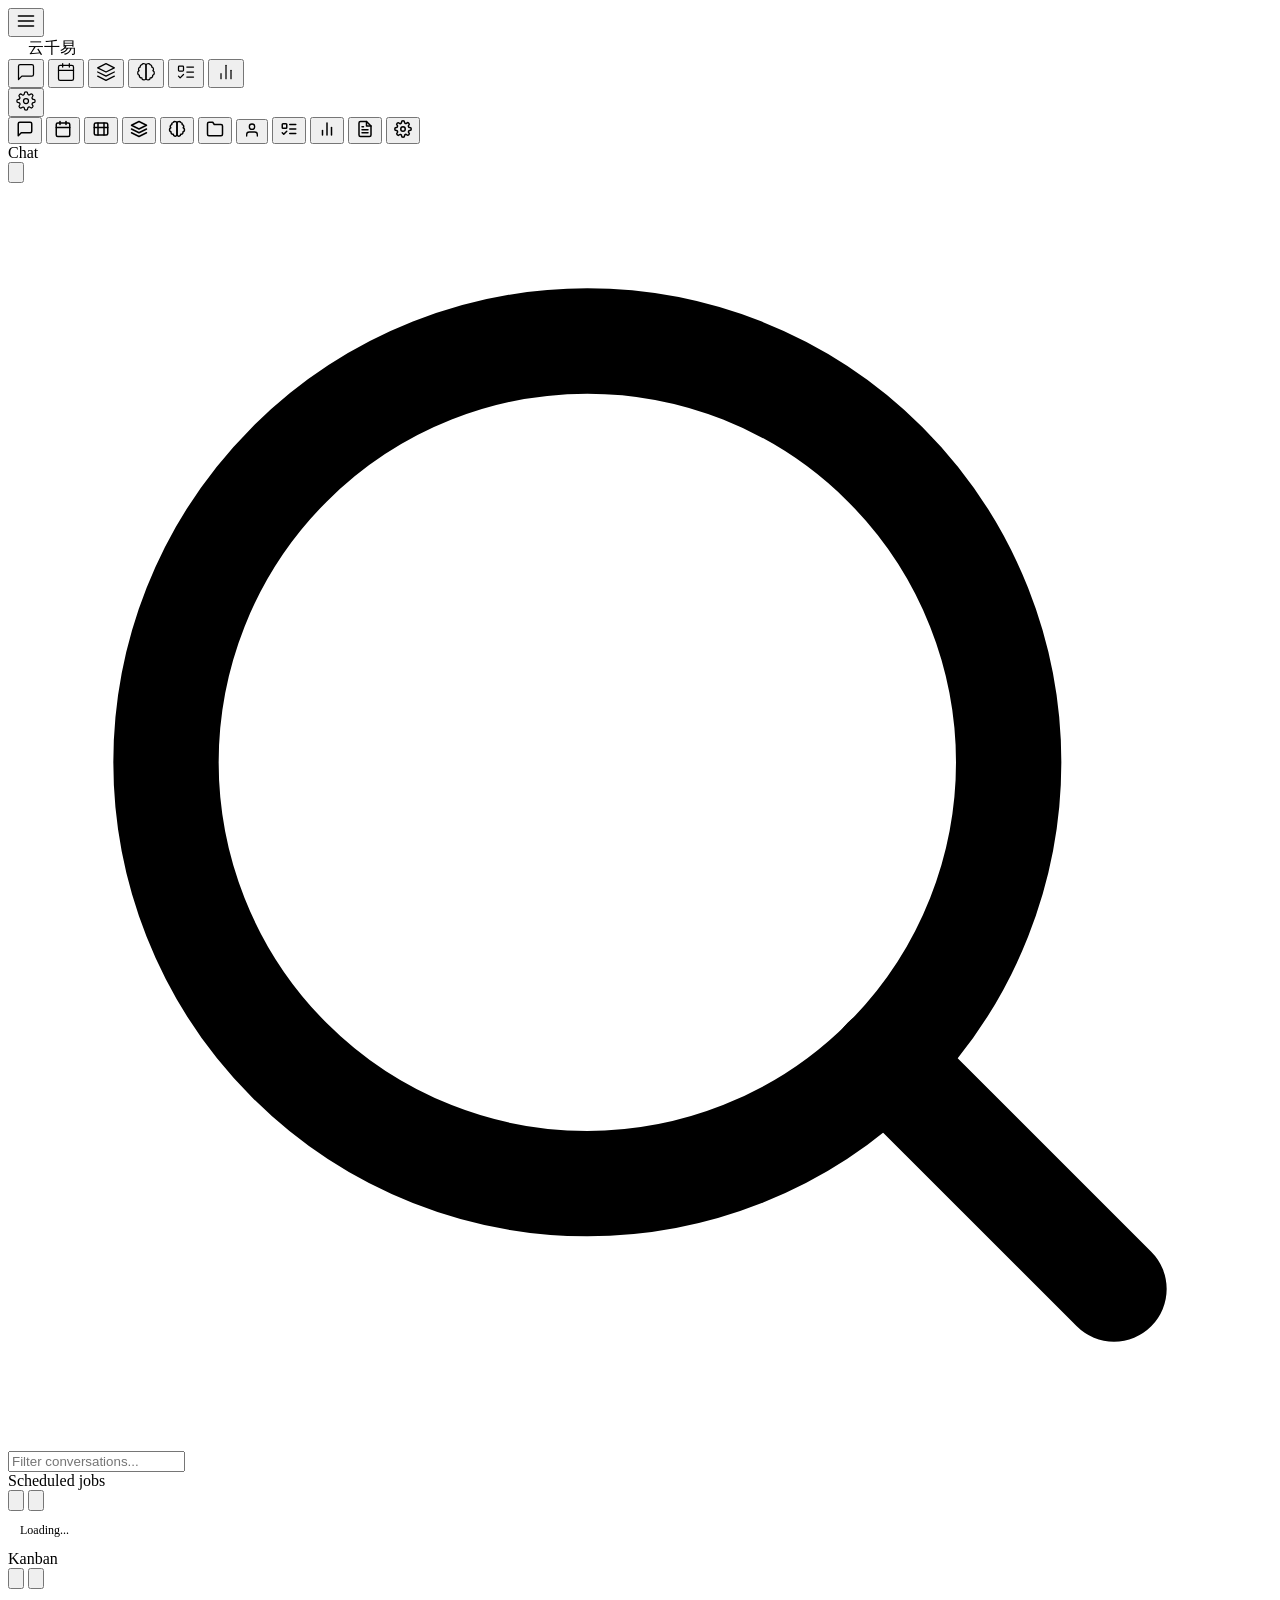
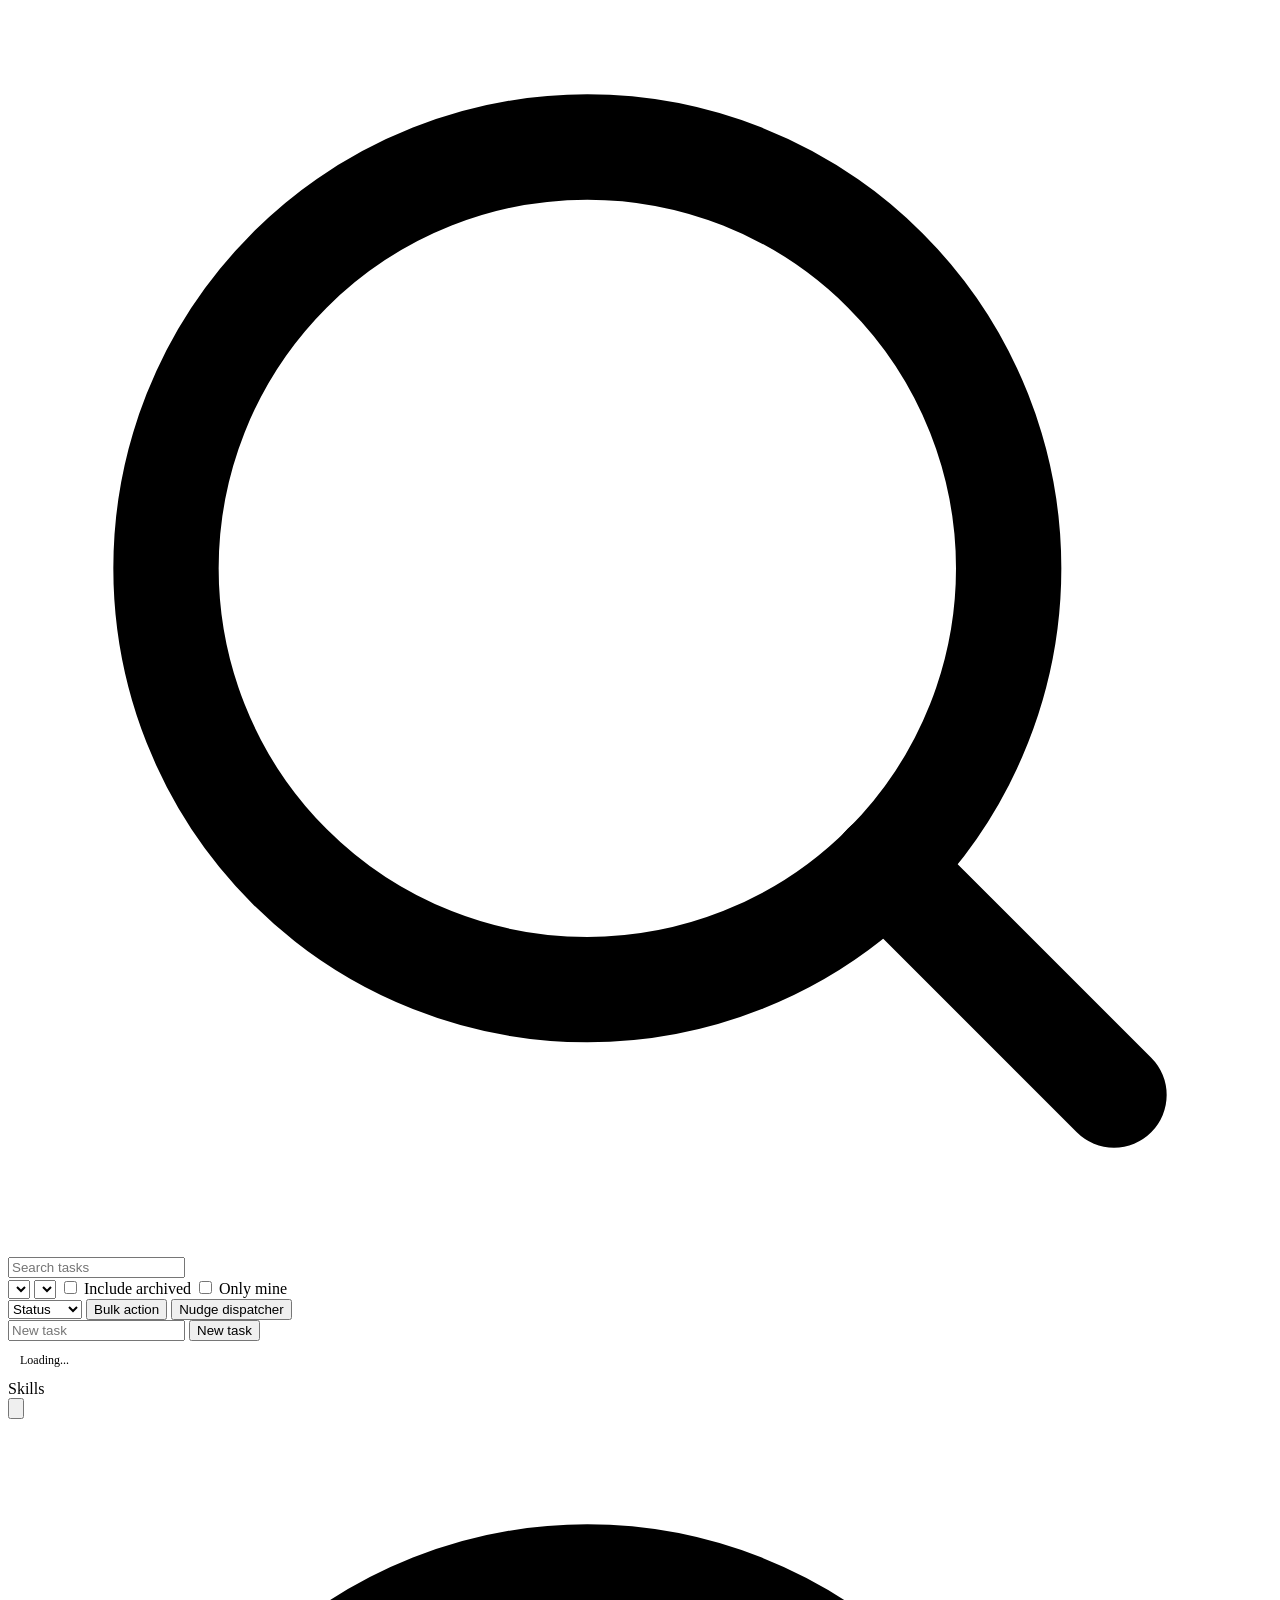
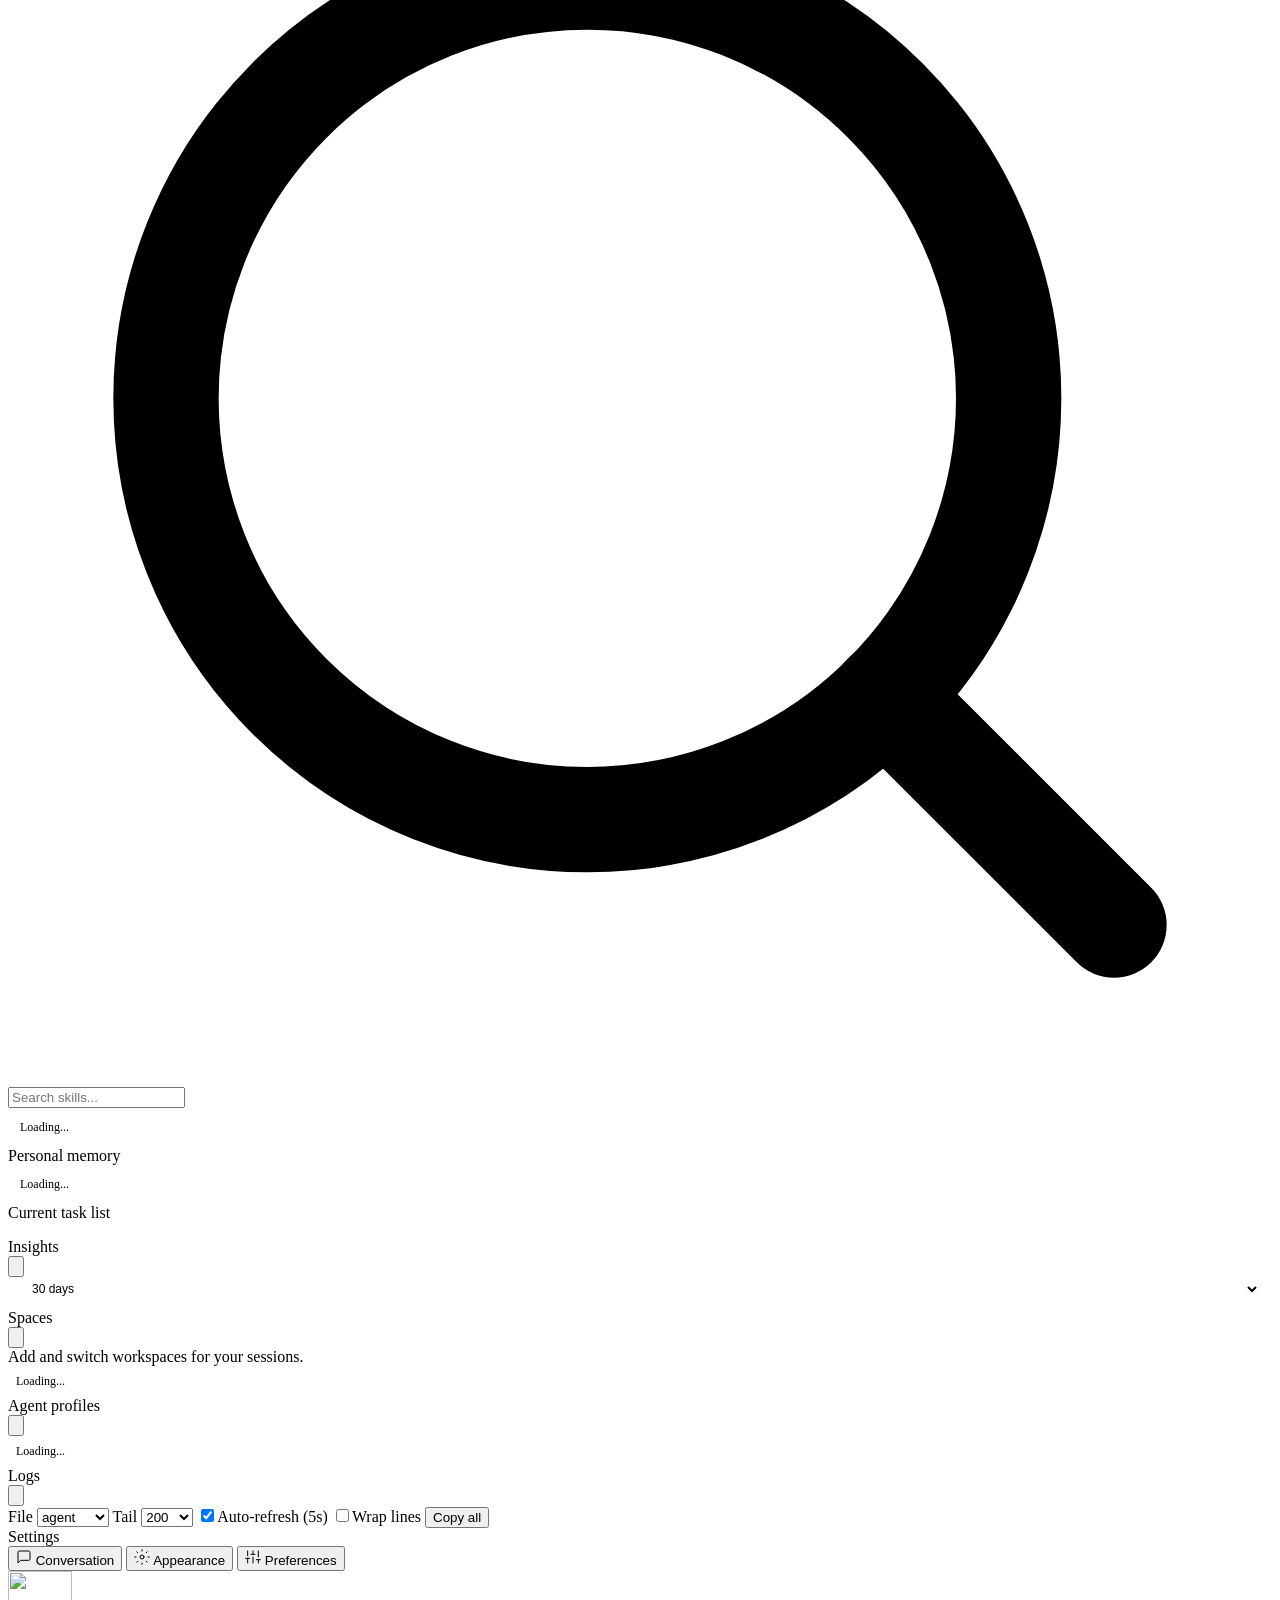
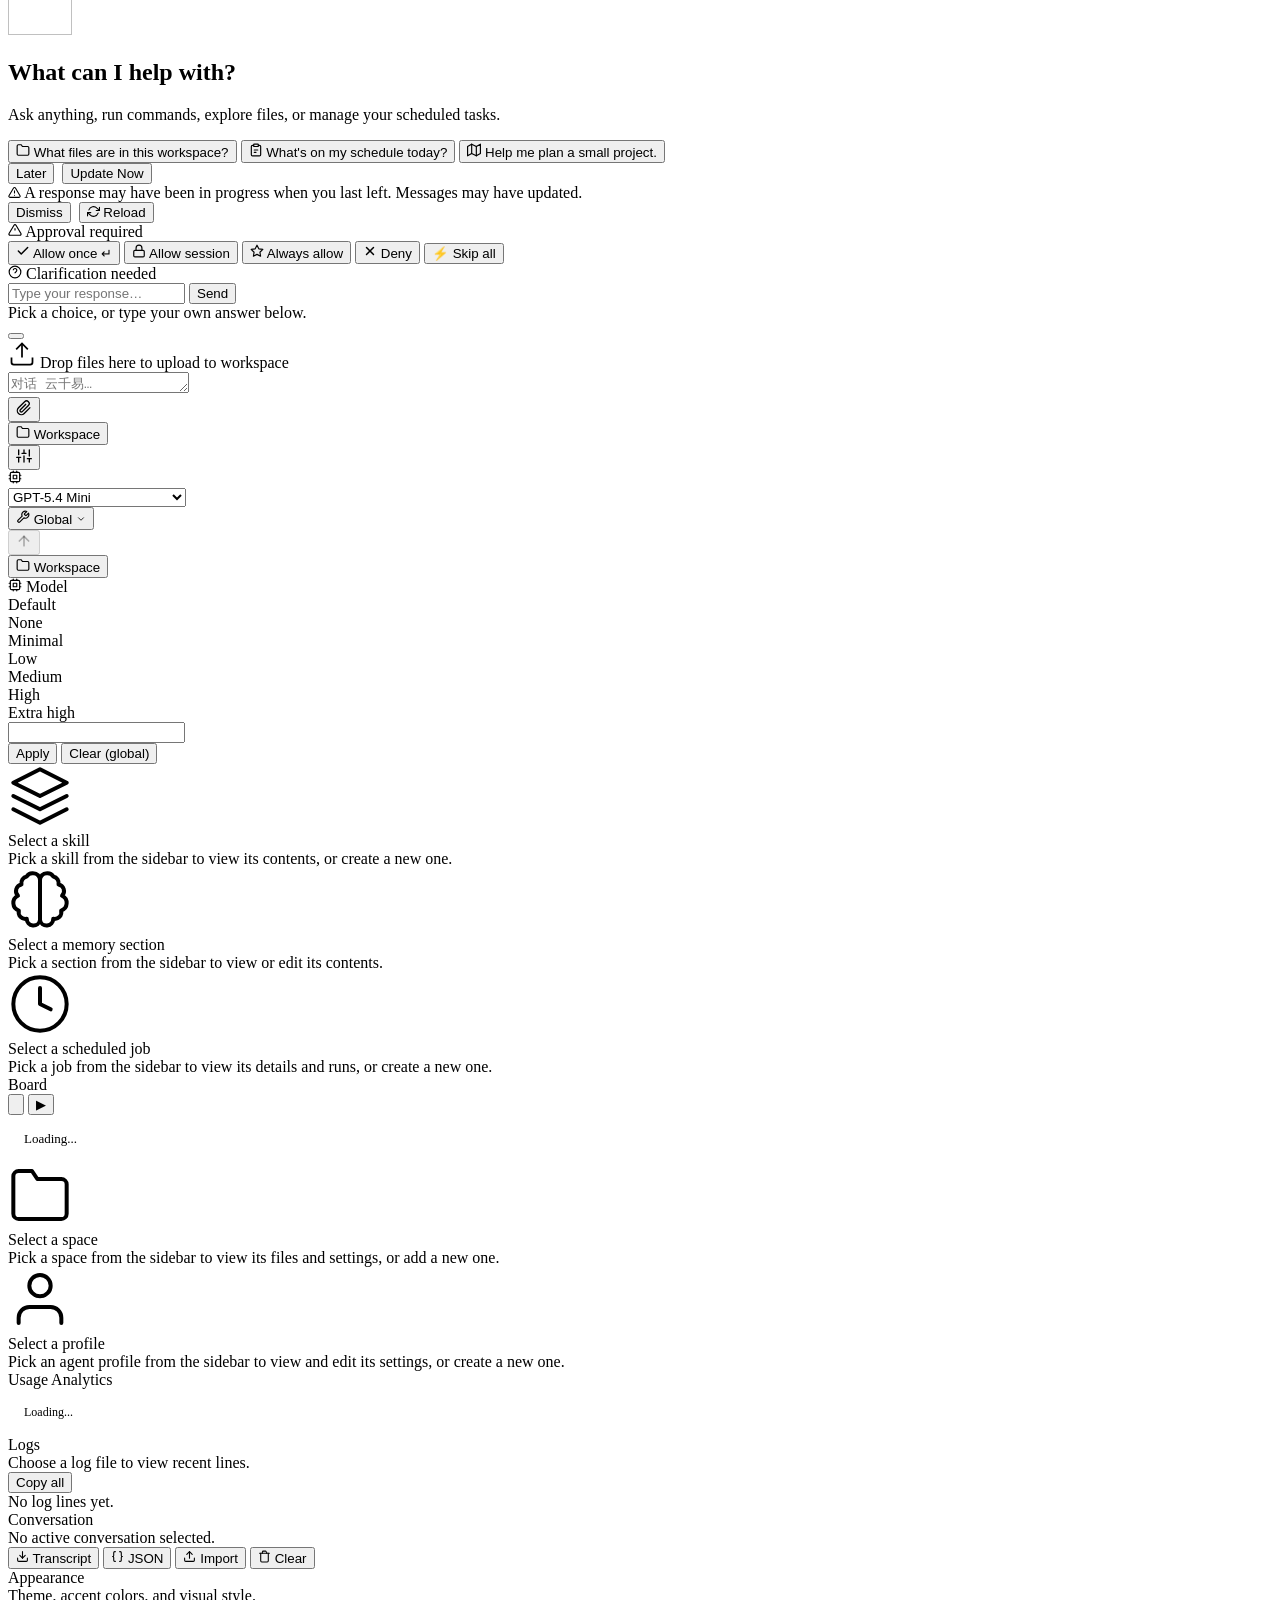
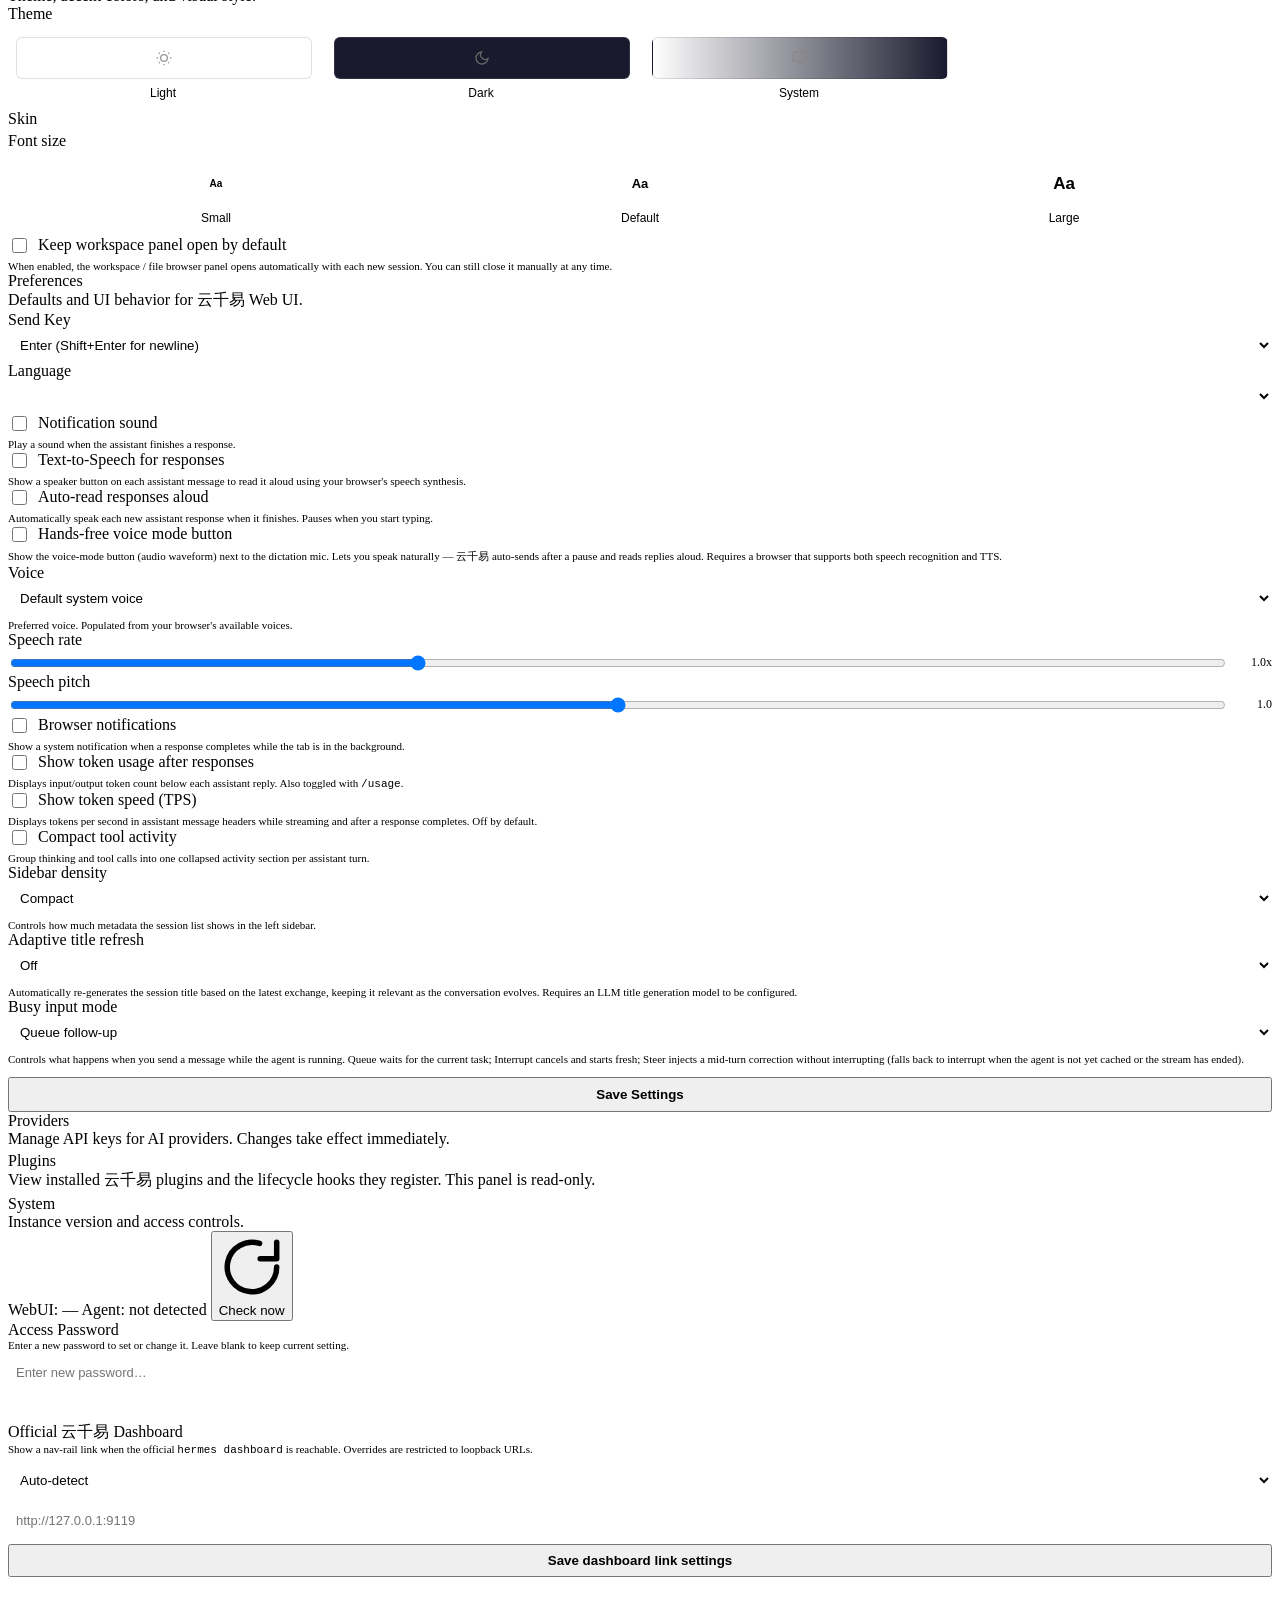
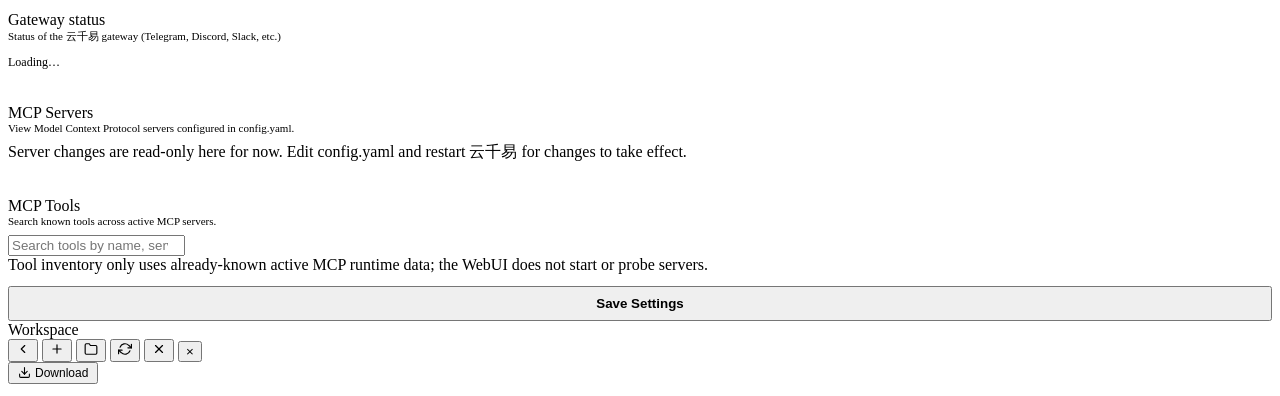
==== commit de5df96f: "修改图标，样式" ====
--- a/static/index.html
+++ b/static/index.html
@@ -4,15 +4,14 @@
 <meta charset="utf-8">
 <meta name="viewport" content="width=device-width, initial-scale=1">
 <title>云千易</title>
-<link rel="icon" type="image/svg+xml" href="static/favicon.svg">
-<link rel="icon" type="image/png" sizes="32x32" href="static/favicon-32.png">
+<link rel="icon" type="image/png" href="static/favicon.png">
 <link rel="shortcut icon" href="static/favicon.ico">
 <link rel="manifest" href="manifest.json" crossorigin="use-credentials">
 <meta name="mobile-web-app-capable" content="yes">
 <meta name="apple-mobile-web-app-capable" content="yes">
 <meta name="apple-mobile-web-app-status-bar-style" content="black-translucent">
 <meta name="apple-mobile-web-app-title" content="云千易">
-<link rel="apple-touch-icon" sizes="512x512" href="static/apple-touch-icon.png">
+<link rel="apple-touch-icon" href="static/favicon.png">
 <!-- base href enables subpath mount support; all static paths must stay relative (no leading slash) -->
 <script>(function(){var path=location.pathname,marker='/session/',i=path.indexOf(marker),p;i>=0?p=(path.slice(0,i+1)||'/'):p=(path.endsWith('/')?path:(path.replace(/\/[^\/]*$/,'/')||'/'));document.write('<base href="'+location.origin+p+'">');})()</script>
 <script>(function(){var themes={light:1,dark:1,system:1},skins={default:1,ares:1,mono:1,slate:1,poseidon:1,sisyphus:1,charizard:1,sienna:1},legacy={slate:['dark','slate'],solarized:['dark','poseidon'],monokai:['dark','sisyphus'],nord:['dark','slate'],oled:['dark','default']},t=(localStorage.getItem('hermes-theme')||'dark').toLowerCase(),s=(localStorage.getItem('hermes-skin')||'').toLowerCase(),m=legacy[t],theme=m?m[0]:(themes[t]?t:'dark'),skin=skins[s]?s:(m?m[1]:'default');localStorage.setItem('hermes-theme',theme);localStorage.setItem('hermes-skin',skin);if(theme==='system')theme=window.matchMedia('(prefers-color-scheme:dark)').matches?'dark':'light';if(theme==='dark')document.documentElement.classList.add('dark');if(skin!=='default')document.documentElement.dataset.skin=skin;})()</script>
@@ -60,20 +59,7 @@
     <svg width="20" height="20" viewBox="0 0 24 24" fill="none" stroke="currentColor" stroke-width="2" stroke-linecap="round" stroke-linejoin="round" aria-hidden="true"><line x1="3" y1="6" x2="21" y2="6"/><line x1="3" y1="12" x2="21" y2="12"/><line x1="3" y1="18" x2="21" y2="18"/></svg>
   </button>
   <div class="app-titlebar-inner">
-    <span class="app-titlebar-icon" aria-hidden="true">
-      <svg viewBox="0 0 64 64" width="16" height="16" aria-hidden="true">
-        <defs>
-          <linearGradient id="app-titlebar-gold" x1="0%" y1="0%" x2="0%" y2="100%">
-            <stop offset="0%" style="stop-color:#F5C542"/>
-            <stop offset="100%" style="stop-color:#D4961C"/>
-          </linearGradient>
-        </defs>
-        <rect x="30" y="10" width="4" height="46" rx="2" fill="url(#app-titlebar-gold)"/>
-        <path d="M30 18 C24 14, 14 14, 10 18 C14 16, 22 16, 28 20" fill="#F5C542" opacity="0.9"/>
-        <path d="M34 18 C40 14, 50 14, 54 18 C50 16, 42 16, 36 20" fill="#F5C542" opacity="0.9"/>
-        <circle cx="32" cy="10" r="4" fill="#F5C542"/>
-      </svg>
-    </span>
+    <span class="app-titlebar-icon" aria-hidden="true"><img class="brand-mark" src="static/favicon.png" alt="" width="16" height="16" decoding="async"></span>
     <span class="app-titlebar-title" id="appTitlebarTitle">云千易</span>
     <span class="app-titlebar-sub" id="appTitlebarSub" hidden></span>
   </div>
@@ -294,23 +280,7 @@
     <div class="messages" id="messages">
       <button id="scrollToBottomBtn" class="scroll-to-bottom-btn" aria-label="Scroll to bottom" data-i18n-aria-label="scroll_to_bottom_aria" onclick="scrollToBottom()" style="display:none">↓</button>
       <div class="empty-state" id="emptyState">
-        <div class="empty-logo"><svg xmlns="http://www.w3.org/2000/svg" viewBox="0 0 64 64" width="80" height="80" aria-label="云千易">
-          <defs>
-            <linearGradient id="hermes-gold" x1="0%" y1="0%" x2="0%" y2="100%">
-              <stop offset="0%" style="stop-color:#F5C542;stop-opacity:1"/>
-              <stop offset="100%" style="stop-color:#D4961C;stop-opacity:1"/>
-            </linearGradient>
-          </defs>
-          <rect x="30" y="10" width="4" height="46" rx="2" fill="url(#hermes-gold)"/>
-          <path d="M30 18 C24 14, 14 14, 10 18 C14 16, 22 16, 28 20" fill="#F5C542" opacity="0.9"/>
-          <path d="M30 22 C26 19, 18 19, 14 22 C18 20, 24 20, 28 24" fill="#D4961C" opacity="0.8"/>
-          <path d="M34 18 C40 14, 50 14, 54 18 C50 16, 42 16, 36 20" fill="#F5C542" opacity="0.9"/>
-          <path d="M34 22 C38 19, 46 19, 50 22 C46 20, 40 20, 36 24" fill="#D4961C" opacity="0.8"/>
-          <path d="M32 48 C22 44, 20 38, 26 34 C20 36, 18 42, 24 46 C18 40, 22 30, 30 28 C24 32, 22 38, 28 42" fill="none" stroke="#F5C542" stroke-width="2.5" stroke-linecap="round"/>
-          <path d="M32 48 C42 44, 44 38, 38 34 C44 36, 46 42, 40 46 C46 40, 42 30, 34 28 C40 32, 42 38, 36 42" fill="none" stroke="#D4961C" stroke-width="2.5" stroke-linecap="round"/>
-          <circle cx="32" cy="10" r="4" fill="#F5C542"/>
-          <circle cx="32" cy="10" r="2" fill="#FFF8E1" opacity="0.7"/>
-        </svg></div>
+        <div class="empty-logo"><img class="brand-mark" src="static/favicon.png" alt="" width="64" height="64" decoding="async"></div>
         <h2 data-i18n="empty_title">What can I help with?</h2>
         <p data-i18n="empty_subtitle">Ask anything, run commands, explore files, or manage your scheduled tasks.</p>
         <div class="suggestion-grid">
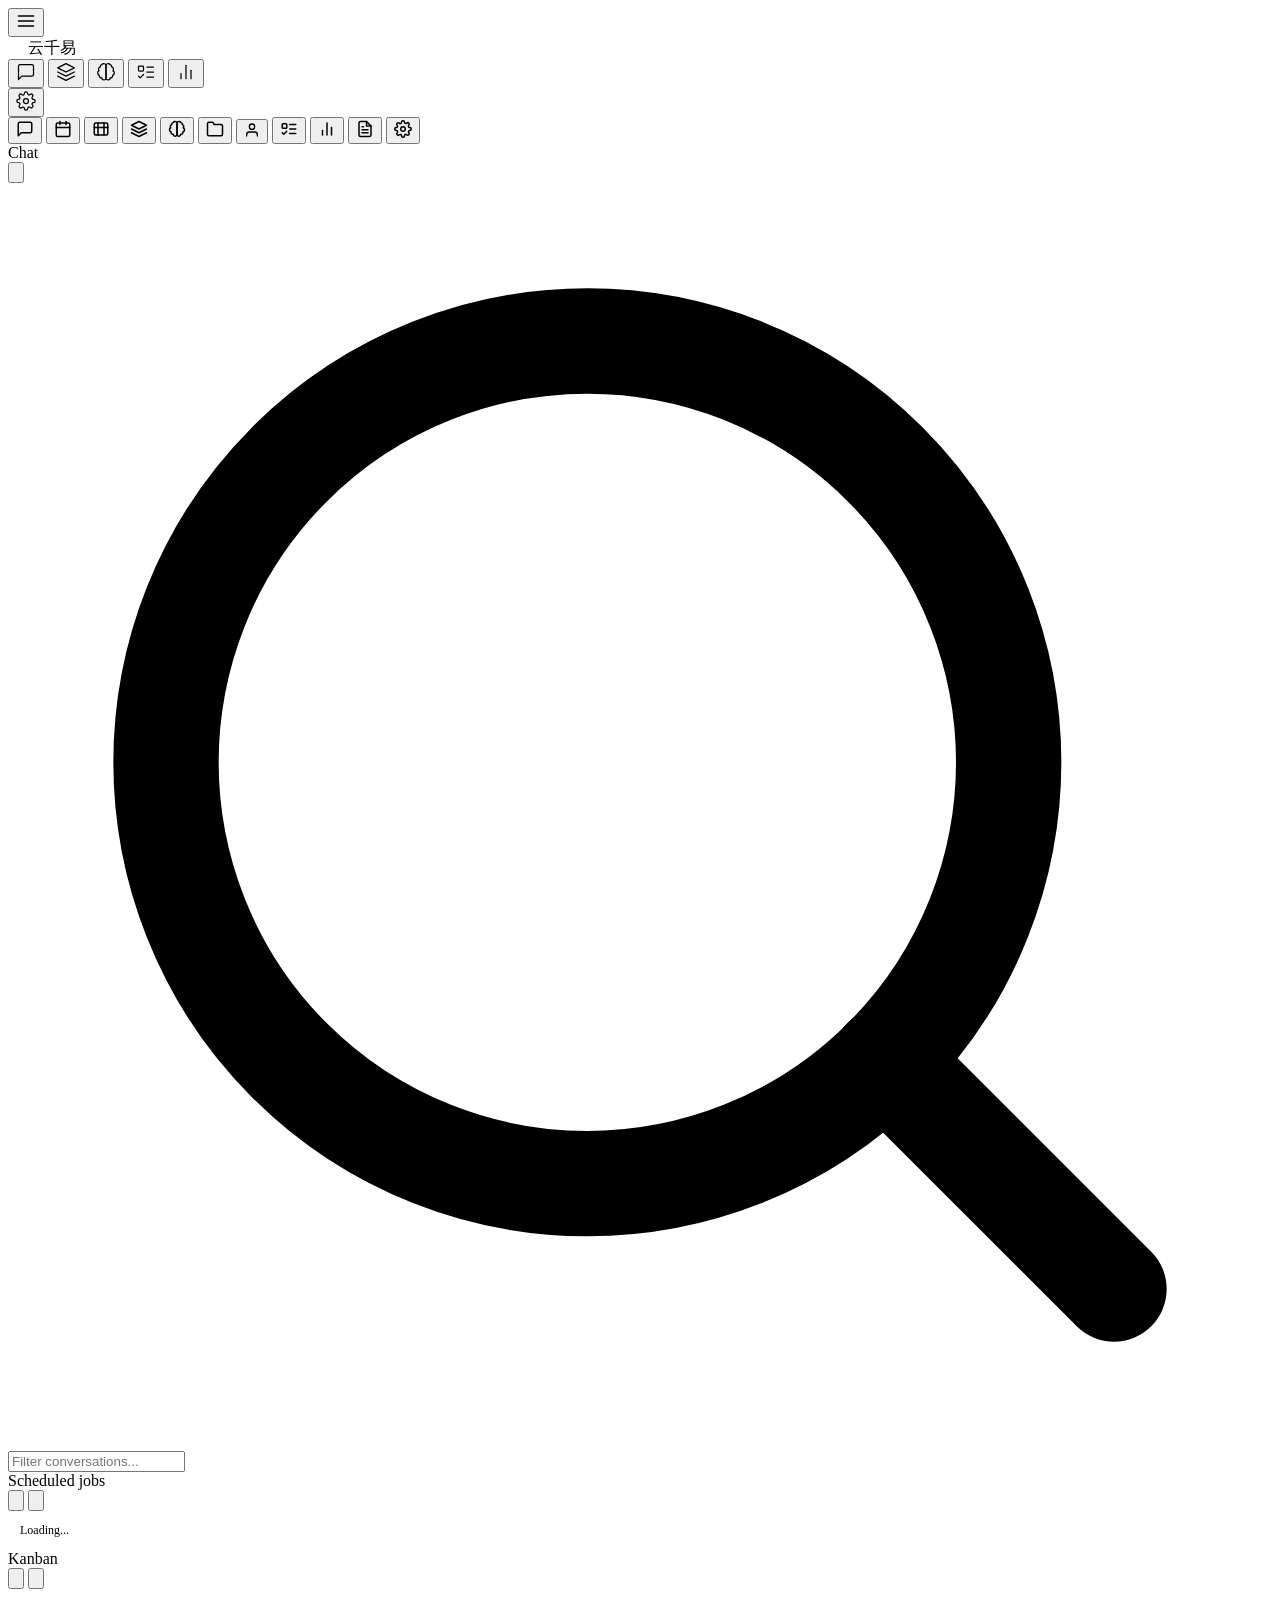
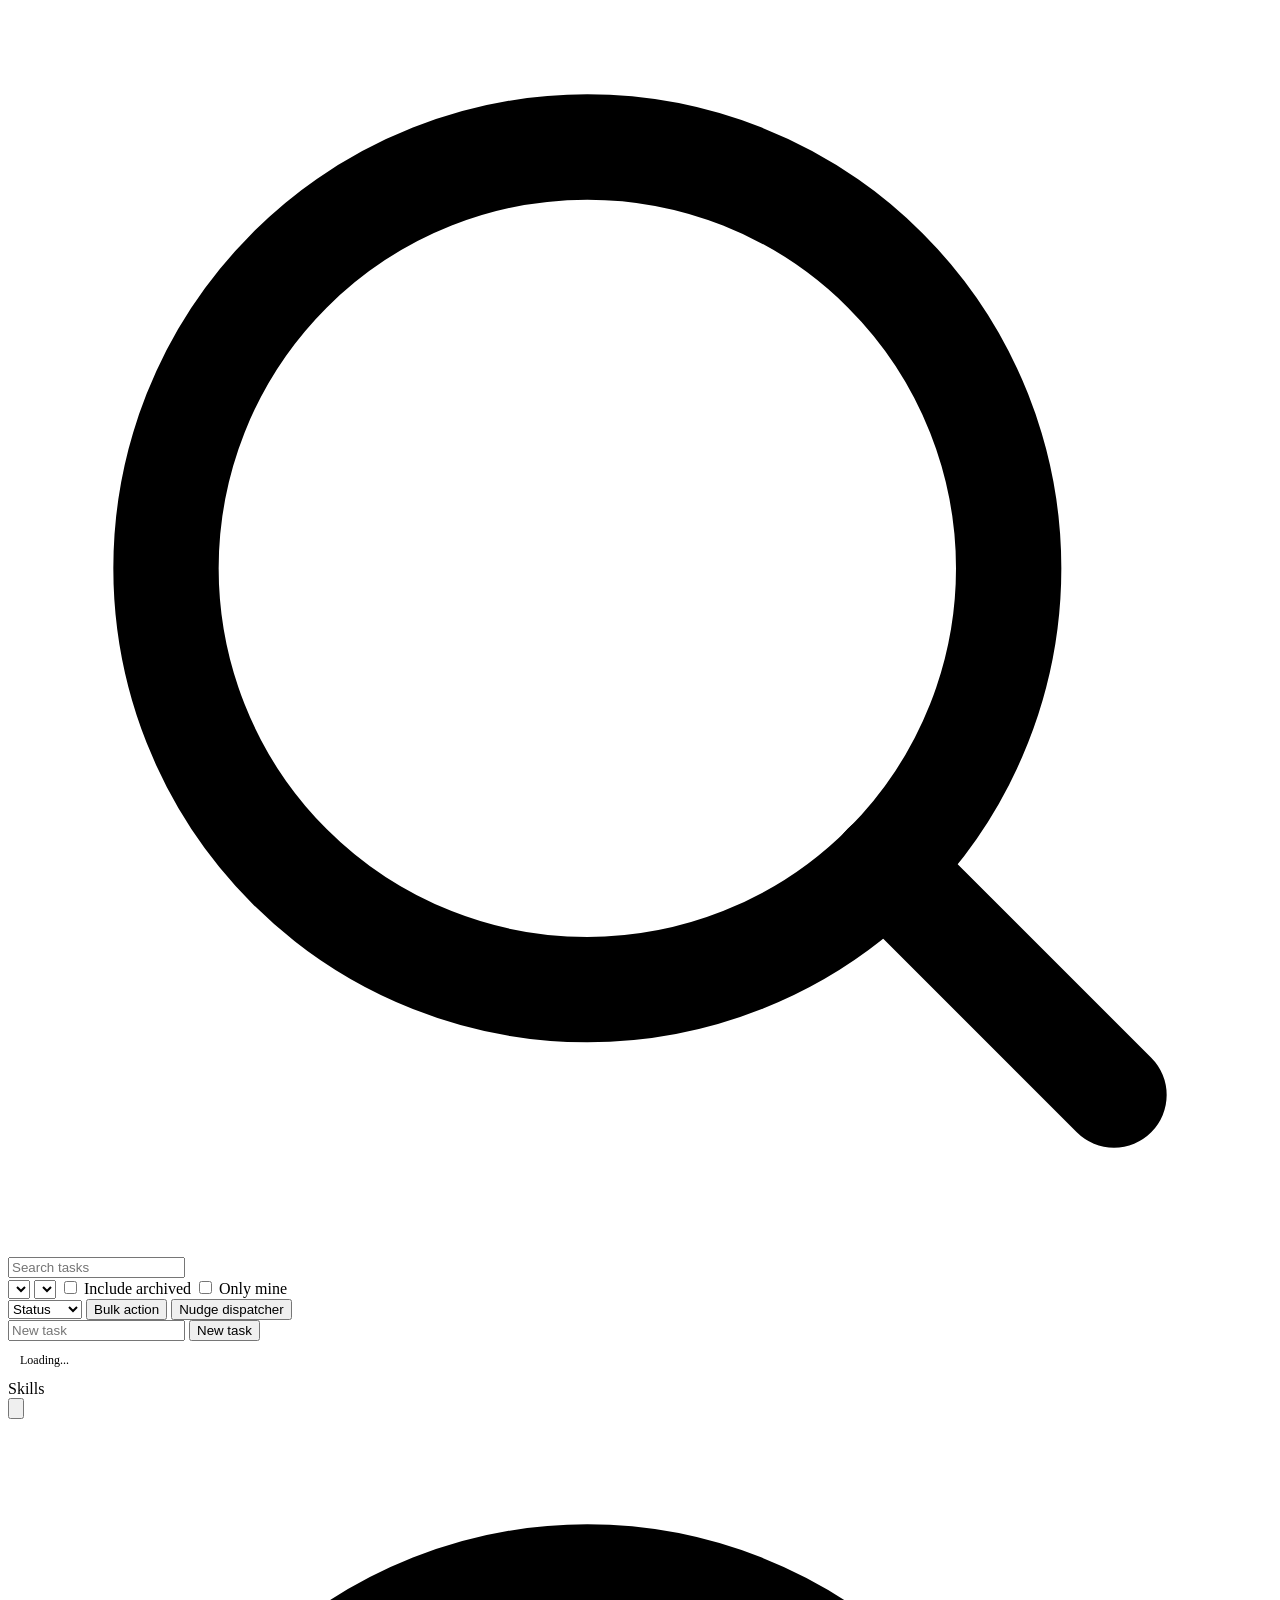
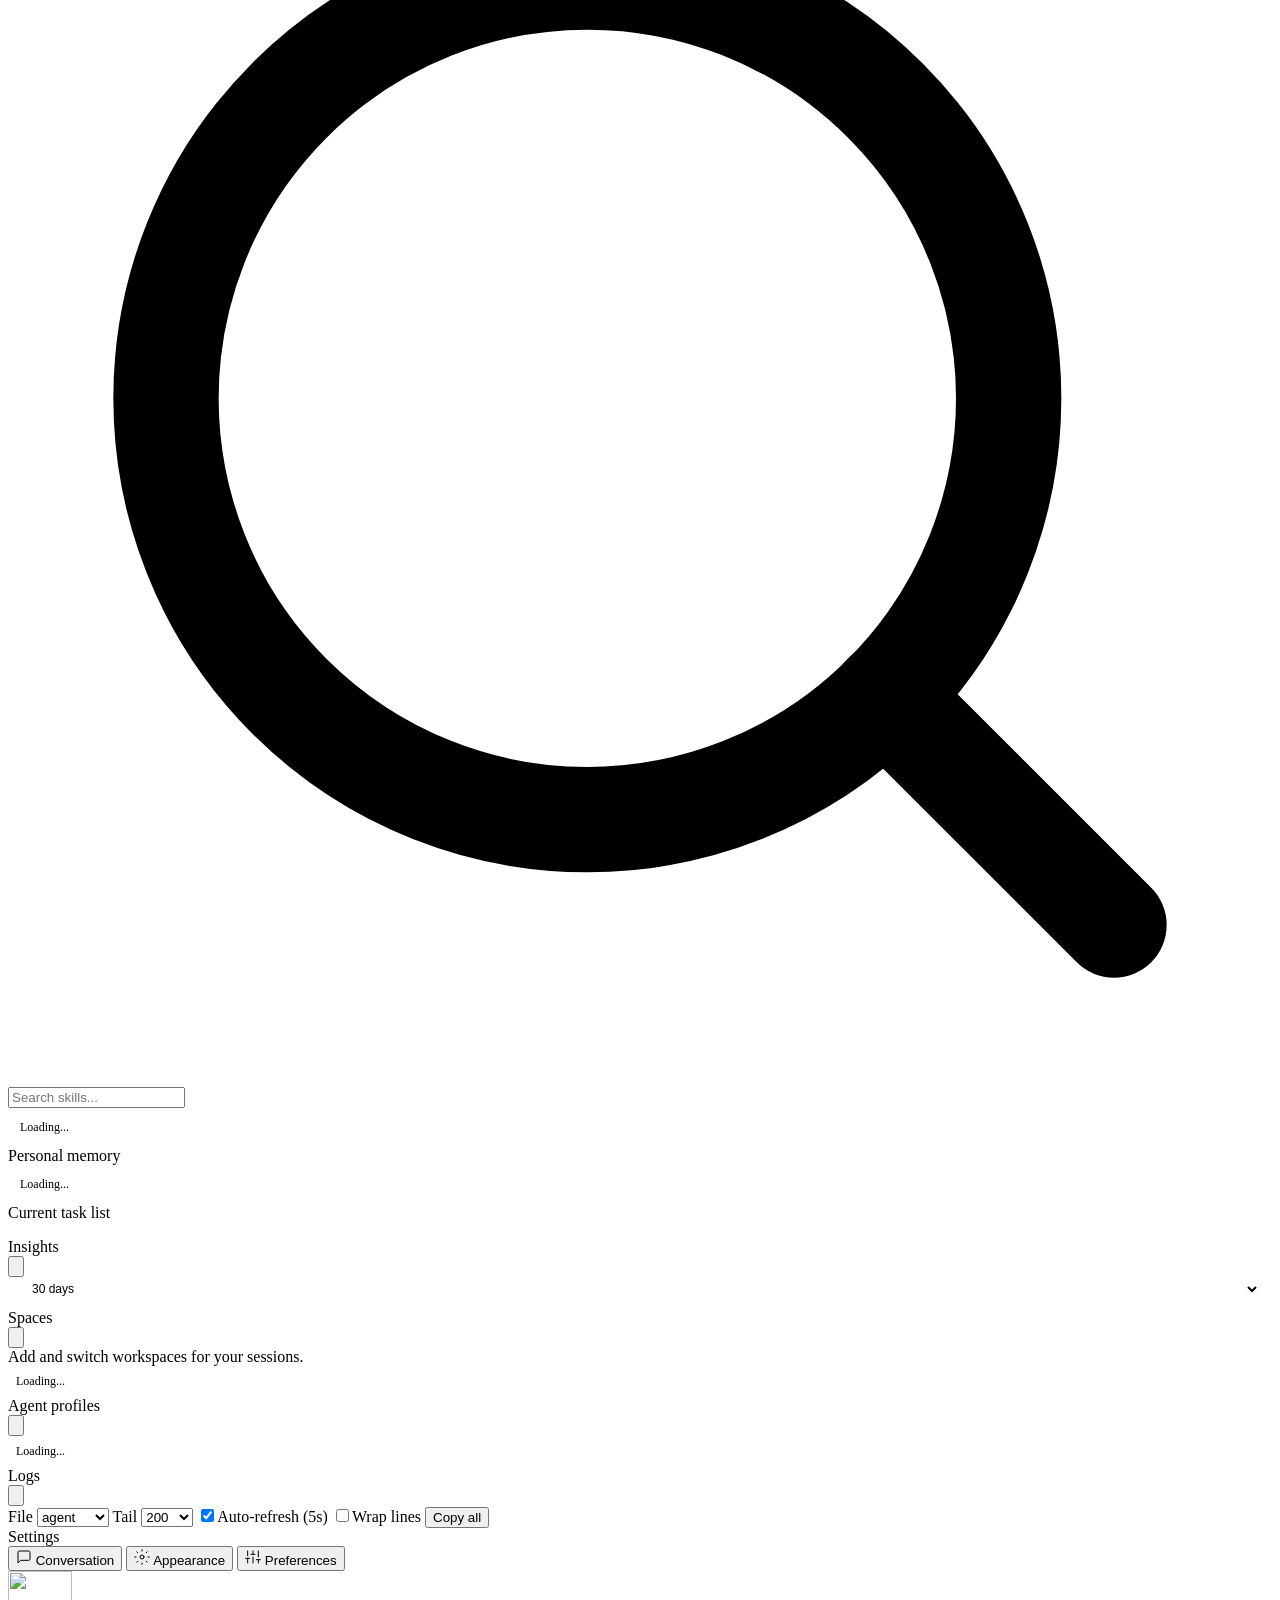
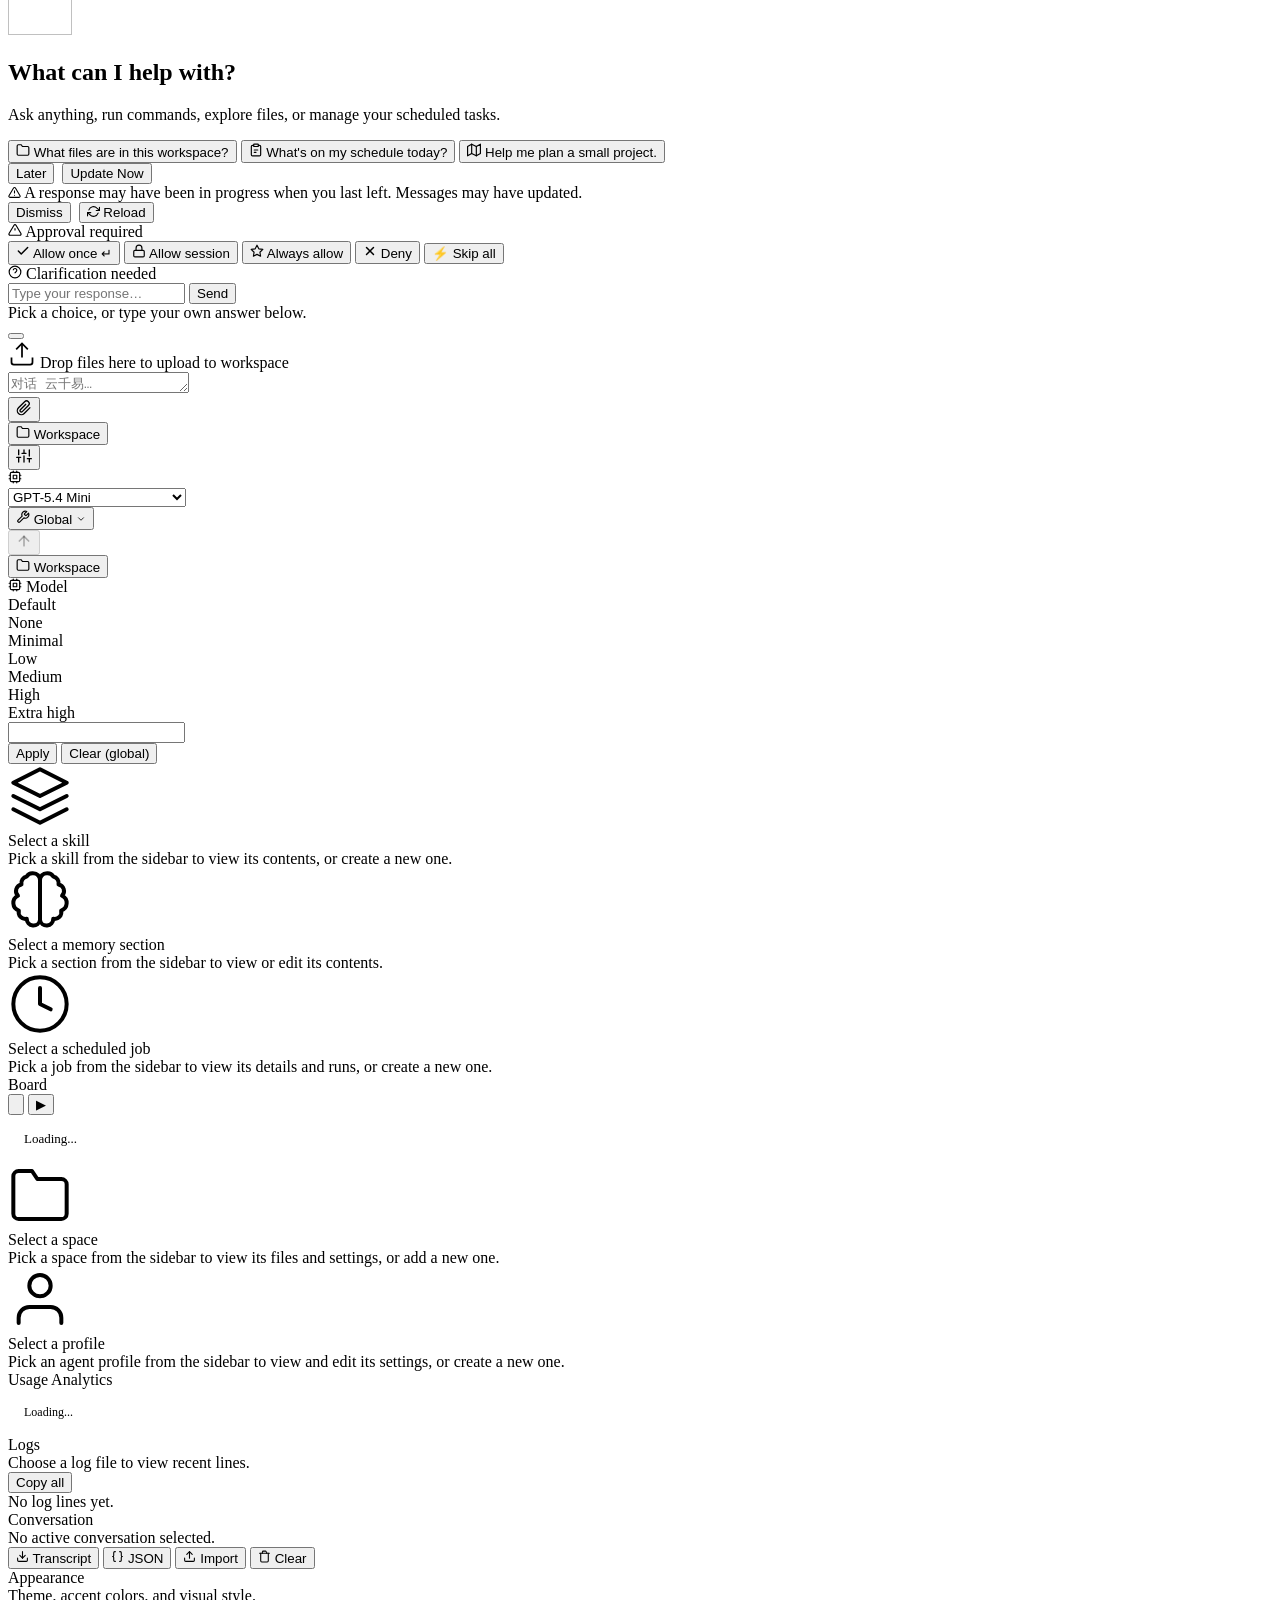
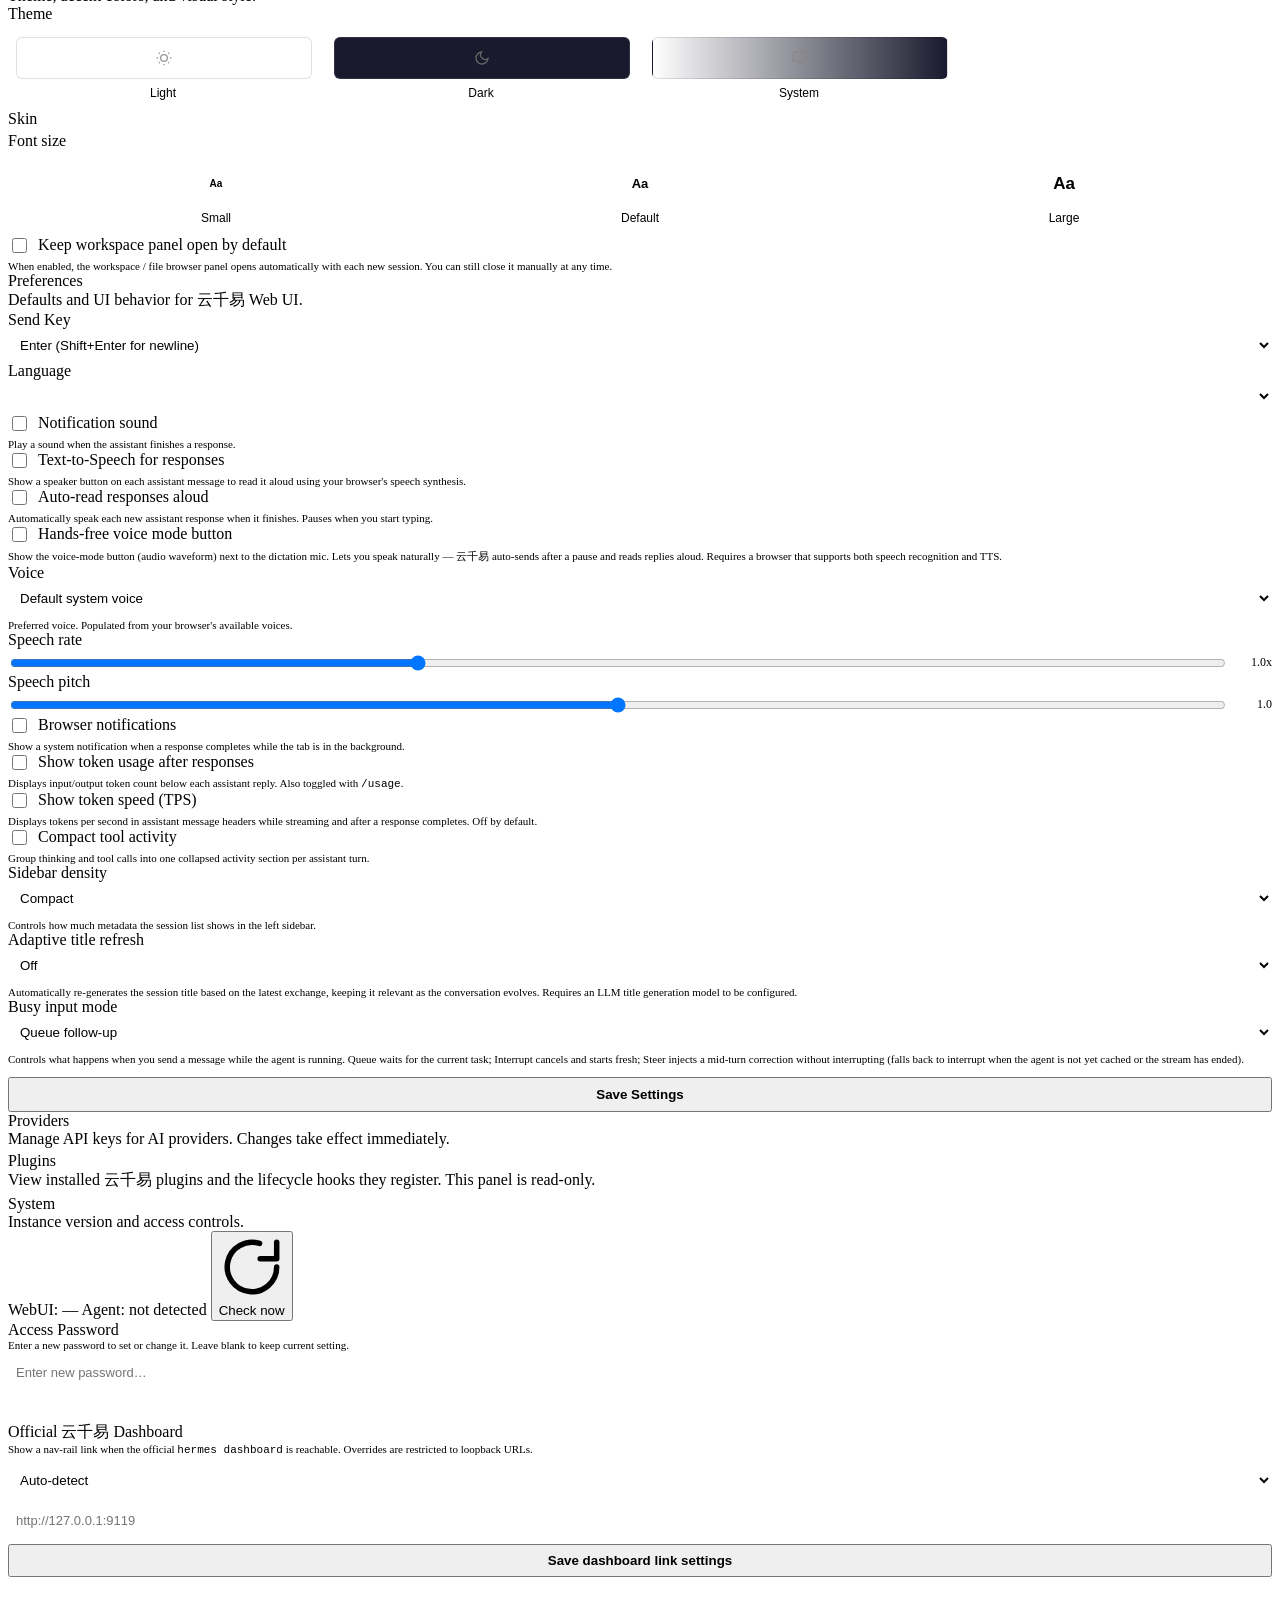
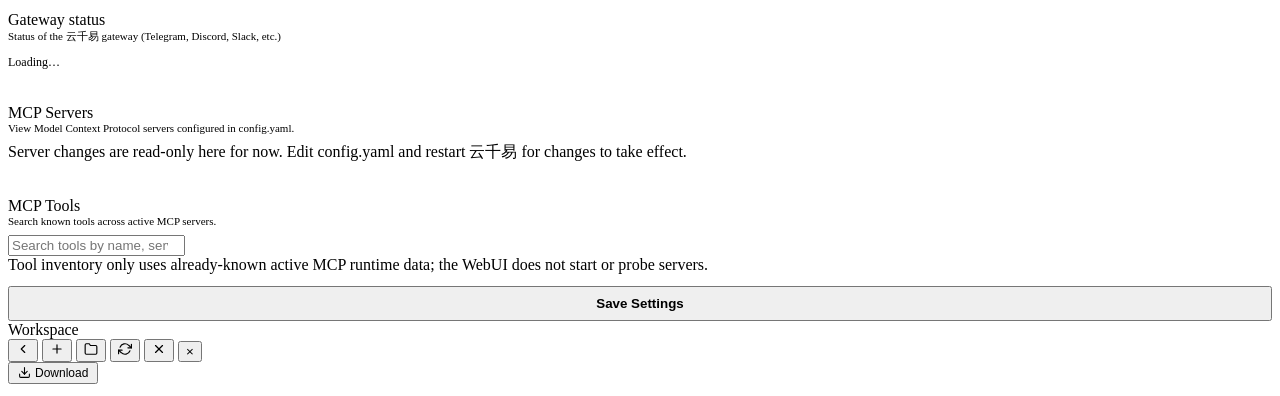
==== commit 718648e9: "暂时关闭定时任务入口，有问题" ====
--- a/static/index.html
+++ b/static/index.html
@@ -68,7 +68,7 @@
 <div class="layout">
   <nav class="rail" aria-label="Primary navigation" data-i18n-aria-label="primary_nav_aria">
     <button class="rail-btn nav-tab active" data-panel="chat" onclick="switchPanel('chat')" title="Chat" data-i18n-title="tab_chat" aria-label="Chat"><svg width="20" height="20" viewBox="0 0 24 24" fill="none" stroke="currentColor" stroke-width="1.5" stroke-linecap="round" stroke-linejoin="round" aria-hidden="true"><path d="M21 15a2 2 0 0 1-2 2H7l-4 4V5a2 2 0 0 1 2-2h14a2 2 0 0 1 2 2z"/></svg></button>
-    <button class="rail-btn nav-tab" data-panel="tasks" onclick="switchPanel('tasks')" title="Tasks" data-i18n-title="tab_tasks" aria-label="Tasks"><svg width="20" height="20" viewBox="0 0 24 24" fill="none" stroke="currentColor" stroke-width="1.5" stroke-linecap="round" stroke-linejoin="round" aria-hidden="true"><rect x="3" y="4" width="18" height="18" rx="2"/><line x1="16" y1="2" x2="16" y2="6"/><line x1="8" y1="2" x2="8" y2="6"/><line x1="3" y1="10" x2="21" y2="10"/></svg></button>
+    <!-- <button class="rail-btn nav-tab" data-panel="tasks" onclick="switchPanel('tasks')" title="Tasks" data-i18n-title="tab_tasks" aria-label="Tasks"><svg width="20" height="20" viewBox="0 0 24 24" fill="none" stroke="currentColor" stroke-width="1.5" stroke-linecap="round" stroke-linejoin="round" aria-hidden="true"><rect x="3" y="4" width="18" height="18" rx="2"/><line x1="16" y1="2" x2="16" y2="6"/><line x1="8" y1="2" x2="8" y2="6"/><line x1="3" y1="10" x2="21" y2="10"/></svg></button> -->
     <!-- <button class="rail-btn nav-tab" data-panel="kanban" onclick="switchPanel('kanban')" title="Kanban" data-i18n-title="tab_kanban" aria-label="Kanban"><svg width="20" height="20" viewBox="0 0 24 24" fill="none" stroke="currentColor" stroke-width="1.5" stroke-linecap="round" stroke-linejoin="round" aria-hidden="true"><rect x="3" y="4" width="18" height="16" rx="2"/><path d="M8 4v16"/><path d="M16 4v16"/><path d="M3 10h18"/></svg></button> -->
     <button class="rail-btn nav-tab" data-panel="skills" onclick="switchPanel('skills')" title="Skills" data-i18n-title="tab_skills" aria-label="Skills"><svg width="20" height="20" viewBox="0 0 24 24" fill="none" stroke="currentColor" stroke-width="1.5" stroke-linecap="round" stroke-linejoin="round" aria-hidden="true"><path d="M12 2L2 7l10 5 10-5-10-5z"/><path d="M2 17l10 5 10-5"/><path d="M2 12l10 5 10-5"/></svg></button>
     <button class="rail-btn nav-tab" data-panel="memory" onclick="switchPanel('memory')" title="Memory" data-i18n-title="tab_memory" aria-label="Memory"><svg width="20" height="20" viewBox="0 0 24 24" fill="none" stroke="currentColor" stroke-width="1.5" stroke-linecap="round" stroke-linejoin="round" aria-hidden="true"><path d="M9.5 2A2.5 2.5 0 0 1 12 4.5v15a2.5 2.5 0 0 1-4.96-.44 2.5 2.5 0 0 1-2.96-3.08 3 3 0 0 1-.34-5.58 2.5 2.5 0 0 1 1.32-4.24 2.5 2.5 0 0 1 1.98-3A2.5 2.5 0 0 1 9.5 2z"/><path d="M14.5 2A2.5 2.5 0 0 0 12 4.5v15a2.5 2.5 0 0 0 4.96-.44 2.5 2.5 0 0 0 2.96-3.08 3 3 0 0 0 .34-5.58 2.5 2.5 0 0 0-1.32-4.24 2.5 2.5 0 0 0-1.98-3A2.5 2.5 0 0 0 14.5 2z"/></svg></button>
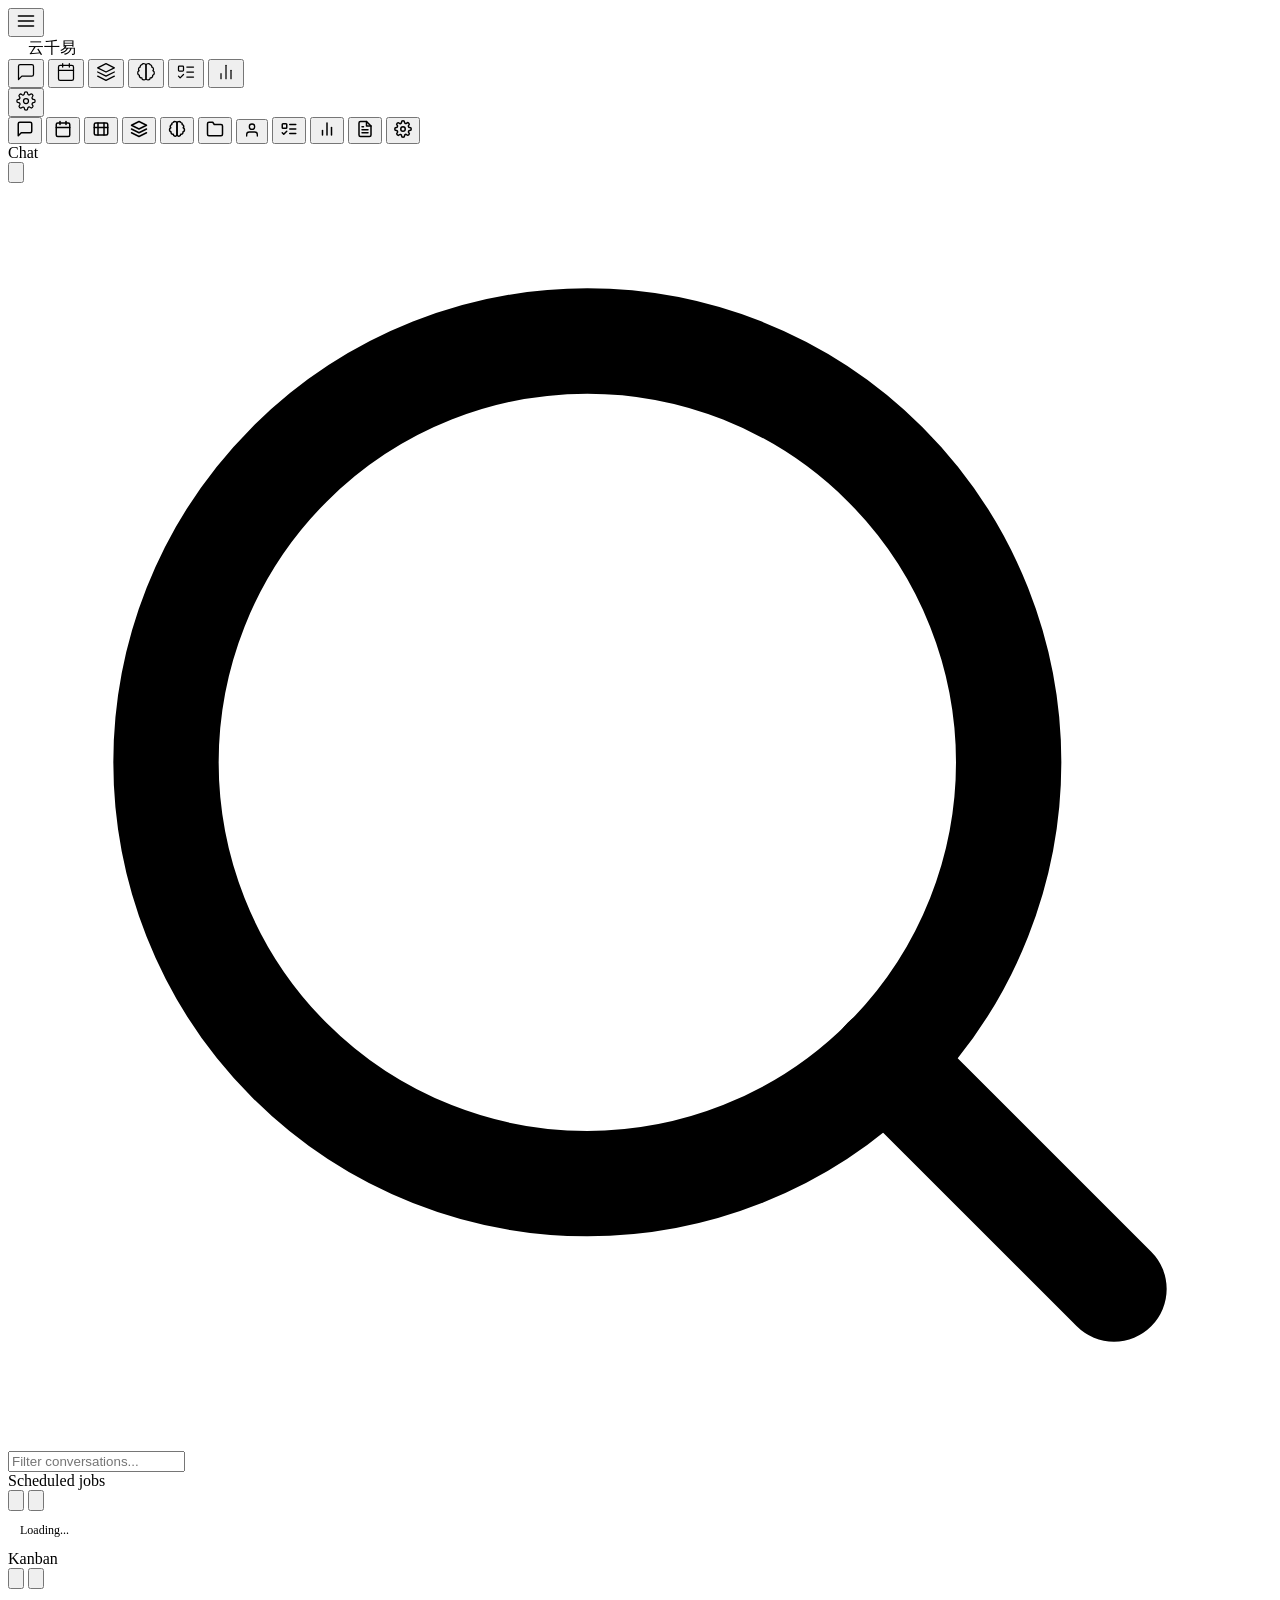
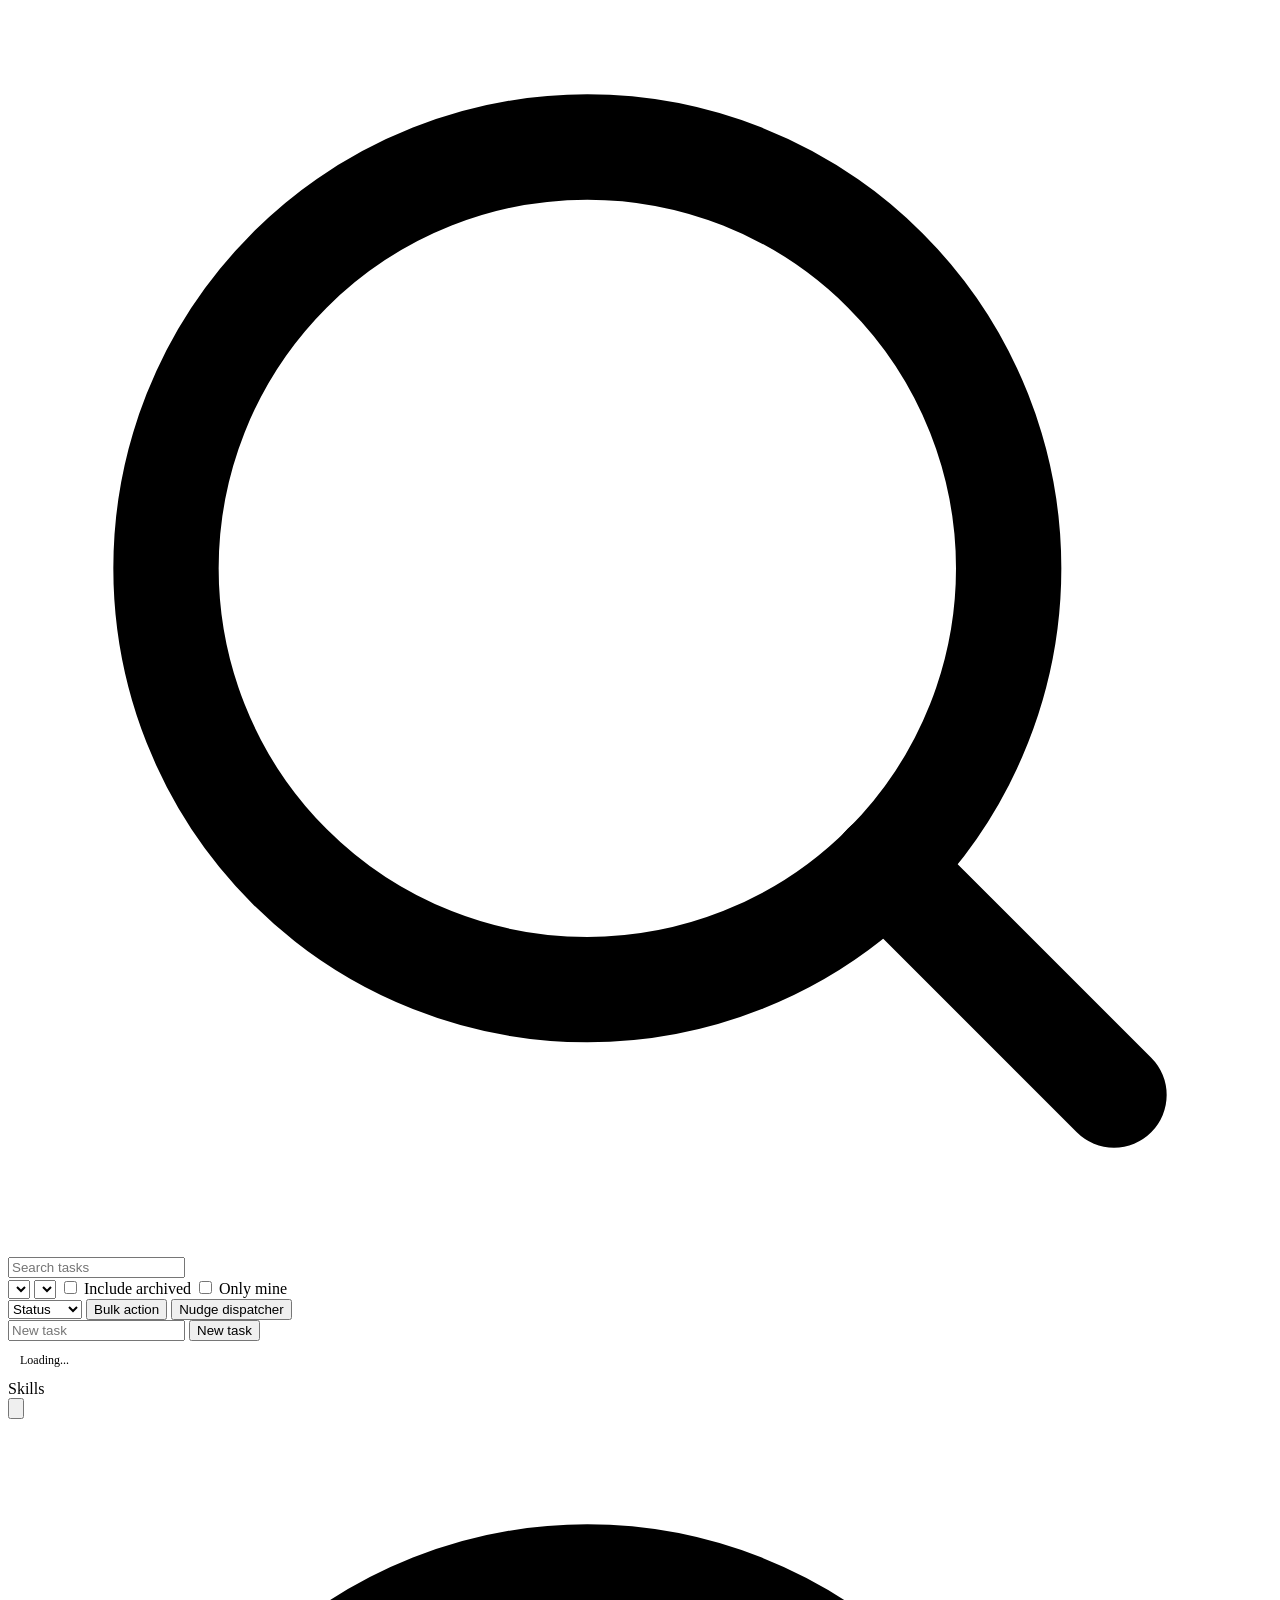
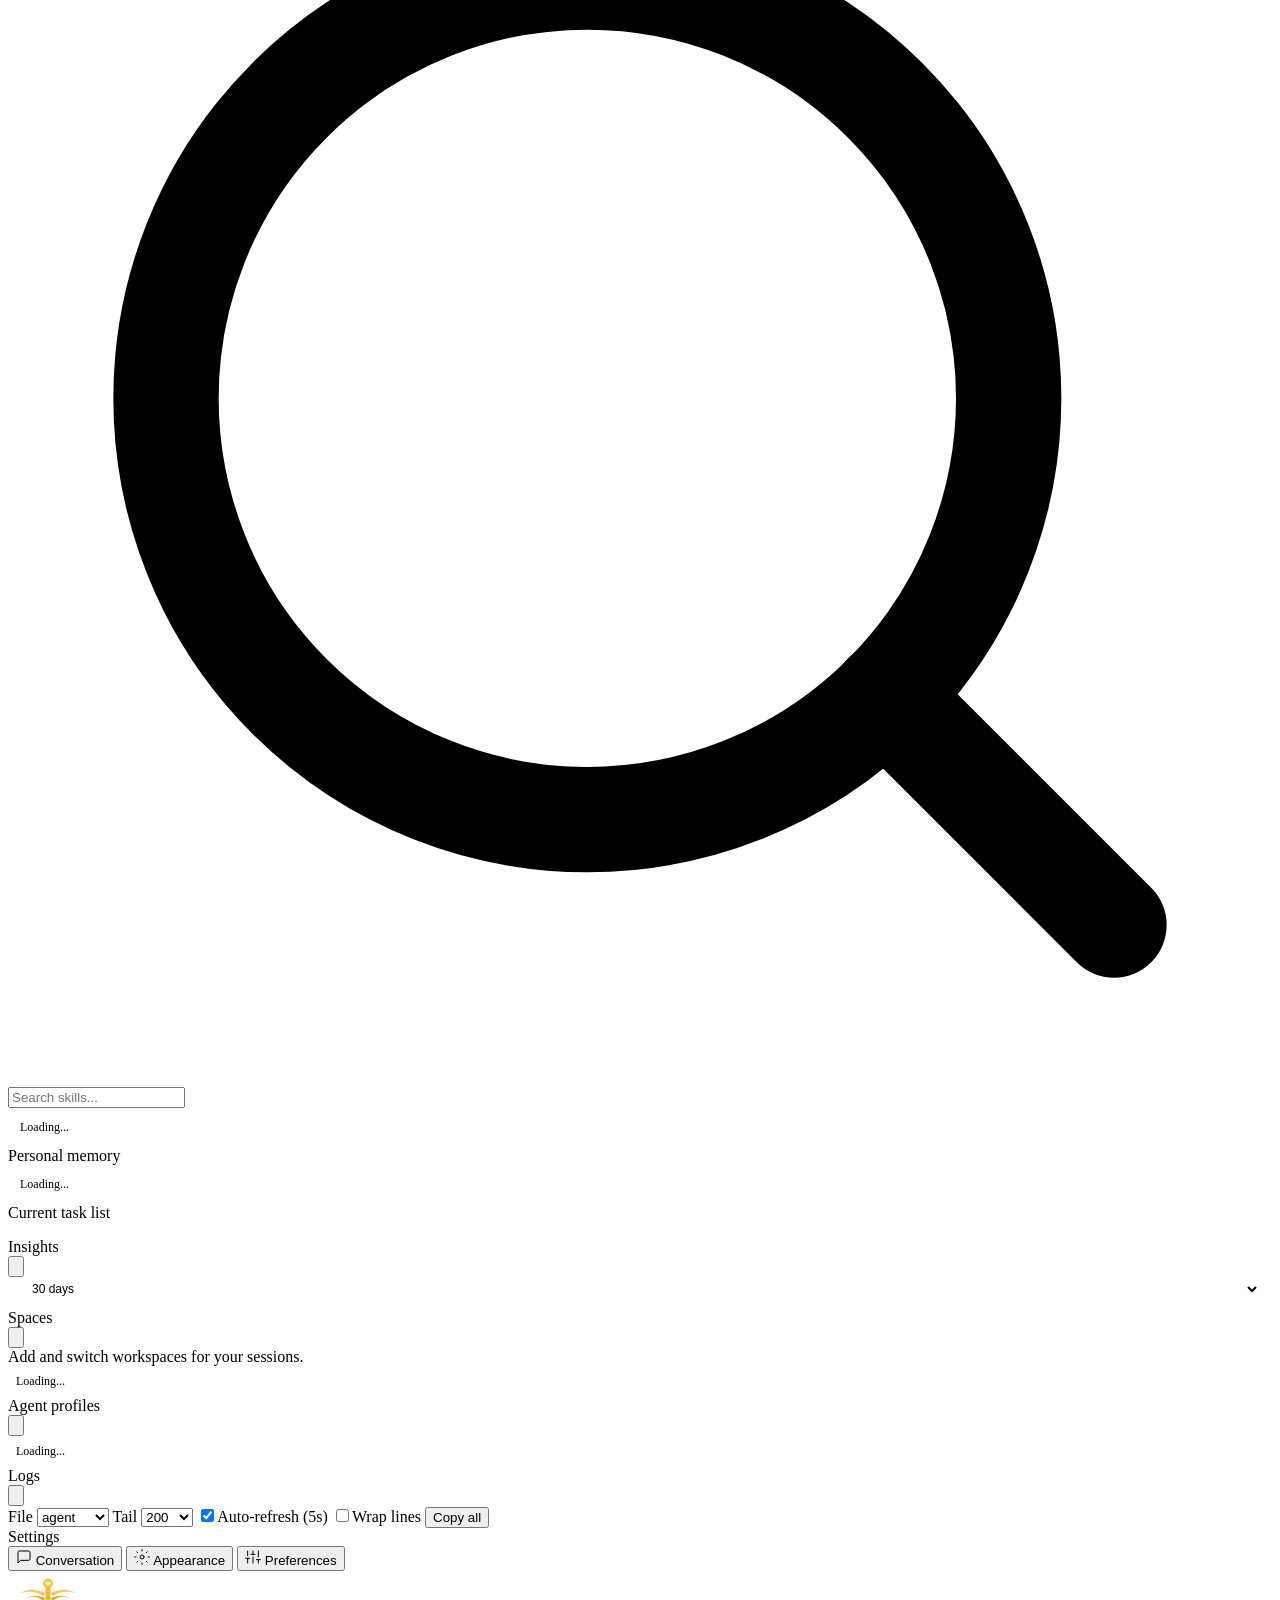
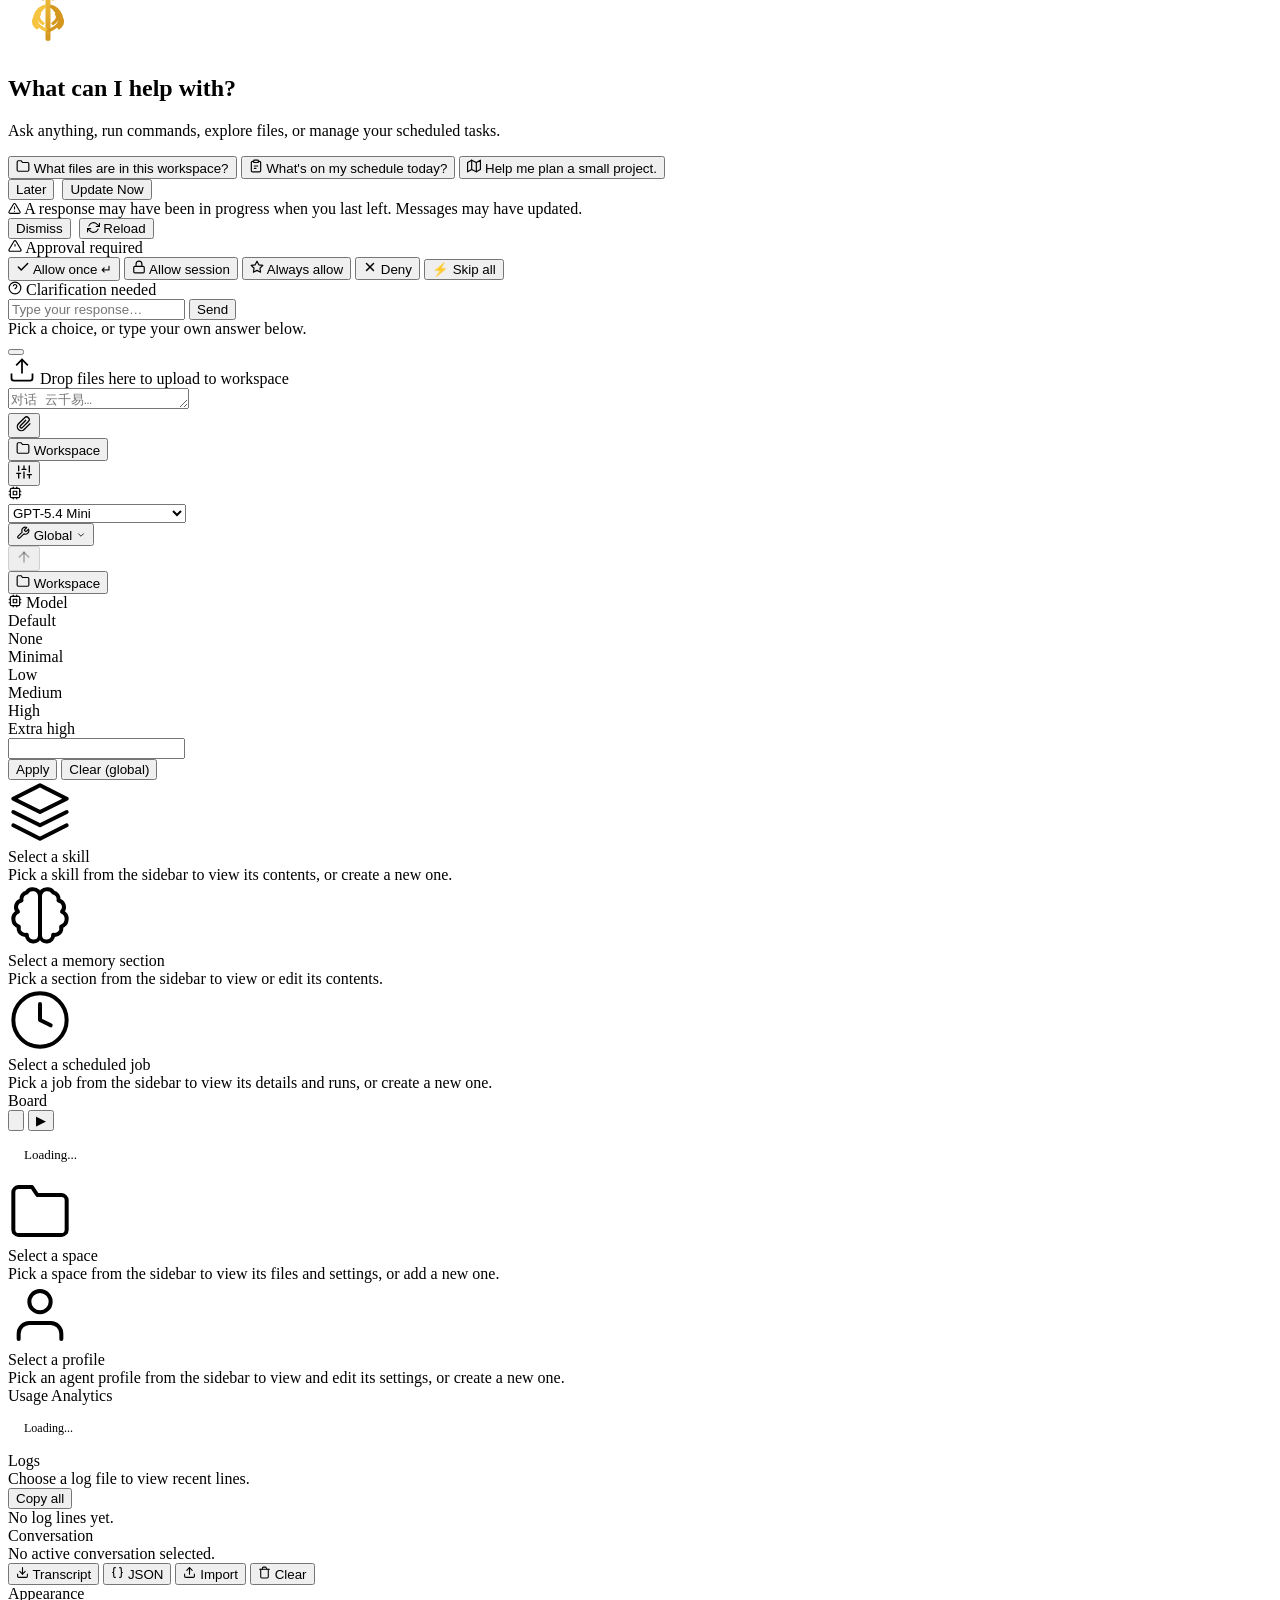
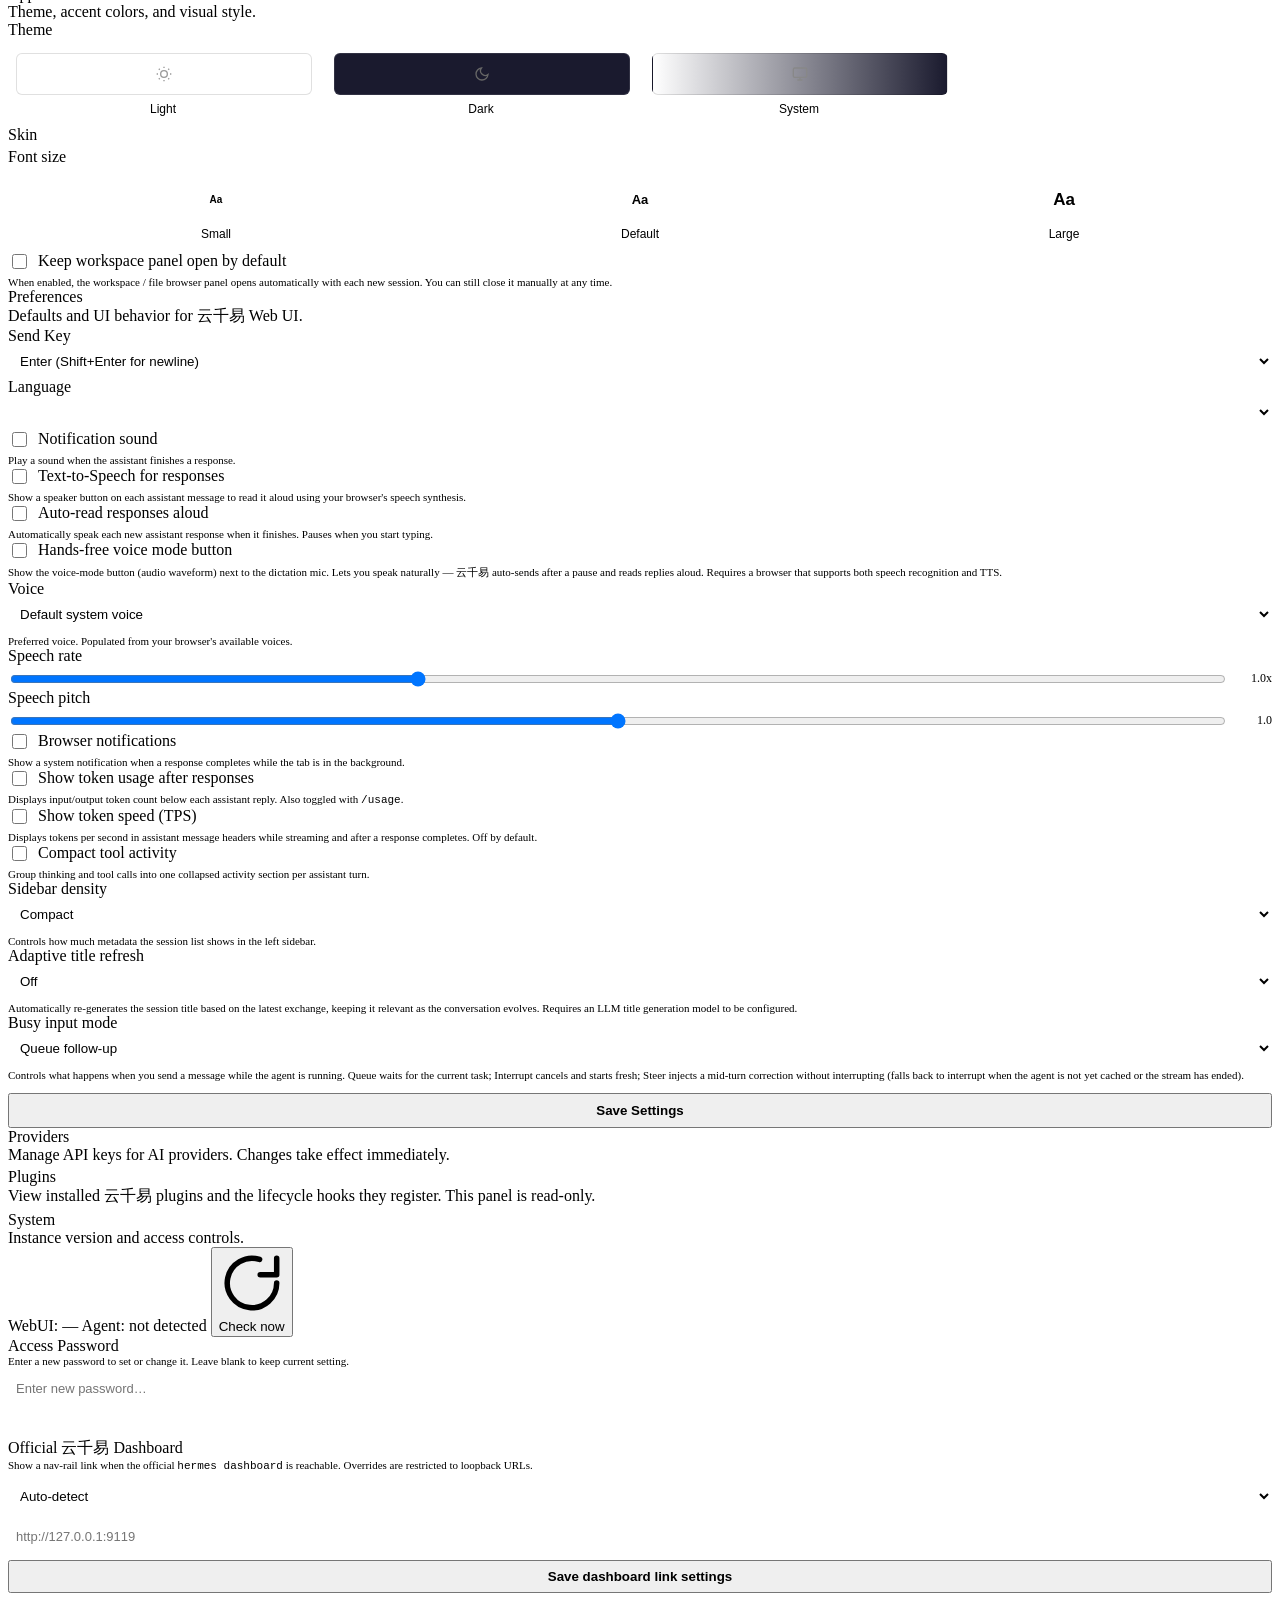
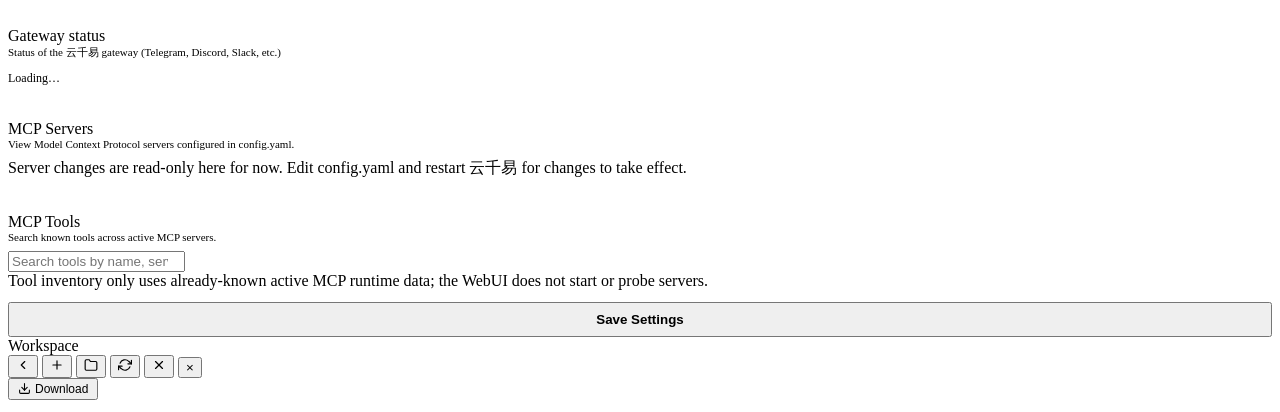
==== commit 600ee723: "fix：定时任务" ====
--- a/static/index.html
+++ b/static/index.html
@@ -68,7 +68,7 @@
 <div class="layout">
   <nav class="rail" aria-label="Primary navigation" data-i18n-aria-label="primary_nav_aria">
     <button class="rail-btn nav-tab active" data-panel="chat" onclick="switchPanel('chat')" title="Chat" data-i18n-title="tab_chat" aria-label="Chat"><svg width="20" height="20" viewBox="0 0 24 24" fill="none" stroke="currentColor" stroke-width="1.5" stroke-linecap="round" stroke-linejoin="round" aria-hidden="true"><path d="M21 15a2 2 0 0 1-2 2H7l-4 4V5a2 2 0 0 1 2-2h14a2 2 0 0 1 2 2z"/></svg></button>
-    <!-- <button class="rail-btn nav-tab" data-panel="tasks" onclick="switchPanel('tasks')" title="Tasks" data-i18n-title="tab_tasks" aria-label="Tasks"><svg width="20" height="20" viewBox="0 0 24 24" fill="none" stroke="currentColor" stroke-width="1.5" stroke-linecap="round" stroke-linejoin="round" aria-hidden="true"><rect x="3" y="4" width="18" height="18" rx="2"/><line x1="16" y1="2" x2="16" y2="6"/><line x1="8" y1="2" x2="8" y2="6"/><line x1="3" y1="10" x2="21" y2="10"/></svg></button> -->
+    <button class="rail-btn nav-tab" data-panel="tasks" onclick="switchPanel('tasks')" title="Tasks" data-i18n-title="tab_tasks" aria-label="Tasks"><svg width="20" height="20" viewBox="0 0 24 24" fill="none" stroke="currentColor" stroke-width="1.5" stroke-linecap="round" stroke-linejoin="round" aria-hidden="true"><rect x="3" y="4" width="18" height="18" rx="2"/><line x1="16" y1="2" x2="16" y2="6"/><line x1="8" y1="2" x2="8" y2="6"/><line x1="3" y1="10" x2="21" y2="10"/></svg></button>
     <!-- <button class="rail-btn nav-tab" data-panel="kanban" onclick="switchPanel('kanban')" title="Kanban" data-i18n-title="tab_kanban" aria-label="Kanban"><svg width="20" height="20" viewBox="0 0 24 24" fill="none" stroke="currentColor" stroke-width="1.5" stroke-linecap="round" stroke-linejoin="round" aria-hidden="true"><rect x="3" y="4" width="18" height="16" rx="2"/><path d="M8 4v16"/><path d="M16 4v16"/><path d="M3 10h18"/></svg></button> -->
     <button class="rail-btn nav-tab" data-panel="skills" onclick="switchPanel('skills')" title="Skills" data-i18n-title="tab_skills" aria-label="Skills"><svg width="20" height="20" viewBox="0 0 24 24" fill="none" stroke="currentColor" stroke-width="1.5" stroke-linecap="round" stroke-linejoin="round" aria-hidden="true"><path d="M12 2L2 7l10 5 10-5-10-5z"/><path d="M2 17l10 5 10-5"/><path d="M2 12l10 5 10-5"/></svg></button>
     <button class="rail-btn nav-tab" data-panel="memory" onclick="switchPanel('memory')" title="Memory" data-i18n-title="tab_memory" aria-label="Memory"><svg width="20" height="20" viewBox="0 0 24 24" fill="none" stroke="currentColor" stroke-width="1.5" stroke-linecap="round" stroke-linejoin="round" aria-hidden="true"><path d="M9.5 2A2.5 2.5 0 0 1 12 4.5v15a2.5 2.5 0 0 1-4.96-.44 2.5 2.5 0 0 1-2.96-3.08 3 3 0 0 1-.34-5.58 2.5 2.5 0 0 1 1.32-4.24 2.5 2.5 0 0 1 1.98-3A2.5 2.5 0 0 1 9.5 2z"/><path d="M14.5 2A2.5 2.5 0 0 0 12 4.5v15a2.5 2.5 0 0 0 4.96-.44 2.5 2.5 0 0 0 2.96-3.08 3 3 0 0 0 .34-5.58 2.5 2.5 0 0 0-1.32-4.24 2.5 2.5 0 0 0-1.98-3A2.5 2.5 0 0 0 14.5 2z"/></svg></button>
@@ -280,7 +280,23 @@
     <div class="messages" id="messages">
       <button id="scrollToBottomBtn" class="scroll-to-bottom-btn" aria-label="Scroll to bottom" data-i18n-aria-label="scroll_to_bottom_aria" onclick="scrollToBottom()" style="display:none">↓</button>
       <div class="empty-state" id="emptyState">
-        <div class="empty-logo"><img class="brand-mark" src="static/favicon.png" alt="" width="64" height="64" decoding="async"></div>
+        <div class="empty-logo"><svg xmlns="http://www.w3.org/2000/svg" viewBox="0 0 64 64" width="80" height="80" aria-label="云千易">
+          <defs>
+            <linearGradient id="hermes-gold" x1="0%" y1="0%" x2="0%" y2="100%">
+              <stop offset="0%" style="stop-color:#F5C542;stop-opacity:1"/>
+              <stop offset="100%" style="stop-color:#D4961C;stop-opacity:1"/>
+            </linearGradient>
+          </defs>
+          <rect x="30" y="10" width="4" height="46" rx="2" fill="url(#hermes-gold)"/>
+          <path d="M30 18 C24 14, 14 14, 10 18 C14 16, 22 16, 28 20" fill="#F5C542" opacity="0.9"/>
+          <path d="M30 22 C26 19, 18 19, 14 22 C18 20, 24 20, 28 24" fill="#D4961C" opacity="0.8"/>
+          <path d="M34 18 C40 14, 50 14, 54 18 C50 16, 42 16, 36 20" fill="#F5C542" opacity="0.9"/>
+          <path d="M34 22 C38 19, 46 19, 50 22 C46 20, 40 20, 36 24" fill="#D4961C" opacity="0.8"/>
+          <path d="M32 48 C22 44, 20 38, 26 34 C20 36, 18 42, 24 46 C18 40, 22 30, 30 28 C24 32, 22 38, 28 42" fill="none" stroke="#F5C542" stroke-width="2.5" stroke-linecap="round"/>
+          <path d="M32 48 C42 44, 44 38, 38 34 C44 36, 46 42, 40 46 C46 40, 42 30, 34 28 C40 32, 42 38, 36 42" fill="none" stroke="#D4961C" stroke-width="2.5" stroke-linecap="round"/>
+          <circle cx="32" cy="10" r="4" fill="#F5C542"/>
+          <circle cx="32" cy="10" r="2" fill="#FFF8E1" opacity="0.7"/>
+        </svg></div>
         <h2 data-i18n="empty_title">What can I help with?</h2>
         <p data-i18n="empty_subtitle">Ask anything, run commands, explore files, or manage your scheduled tasks.</p>
         <div class="suggestion-grid">
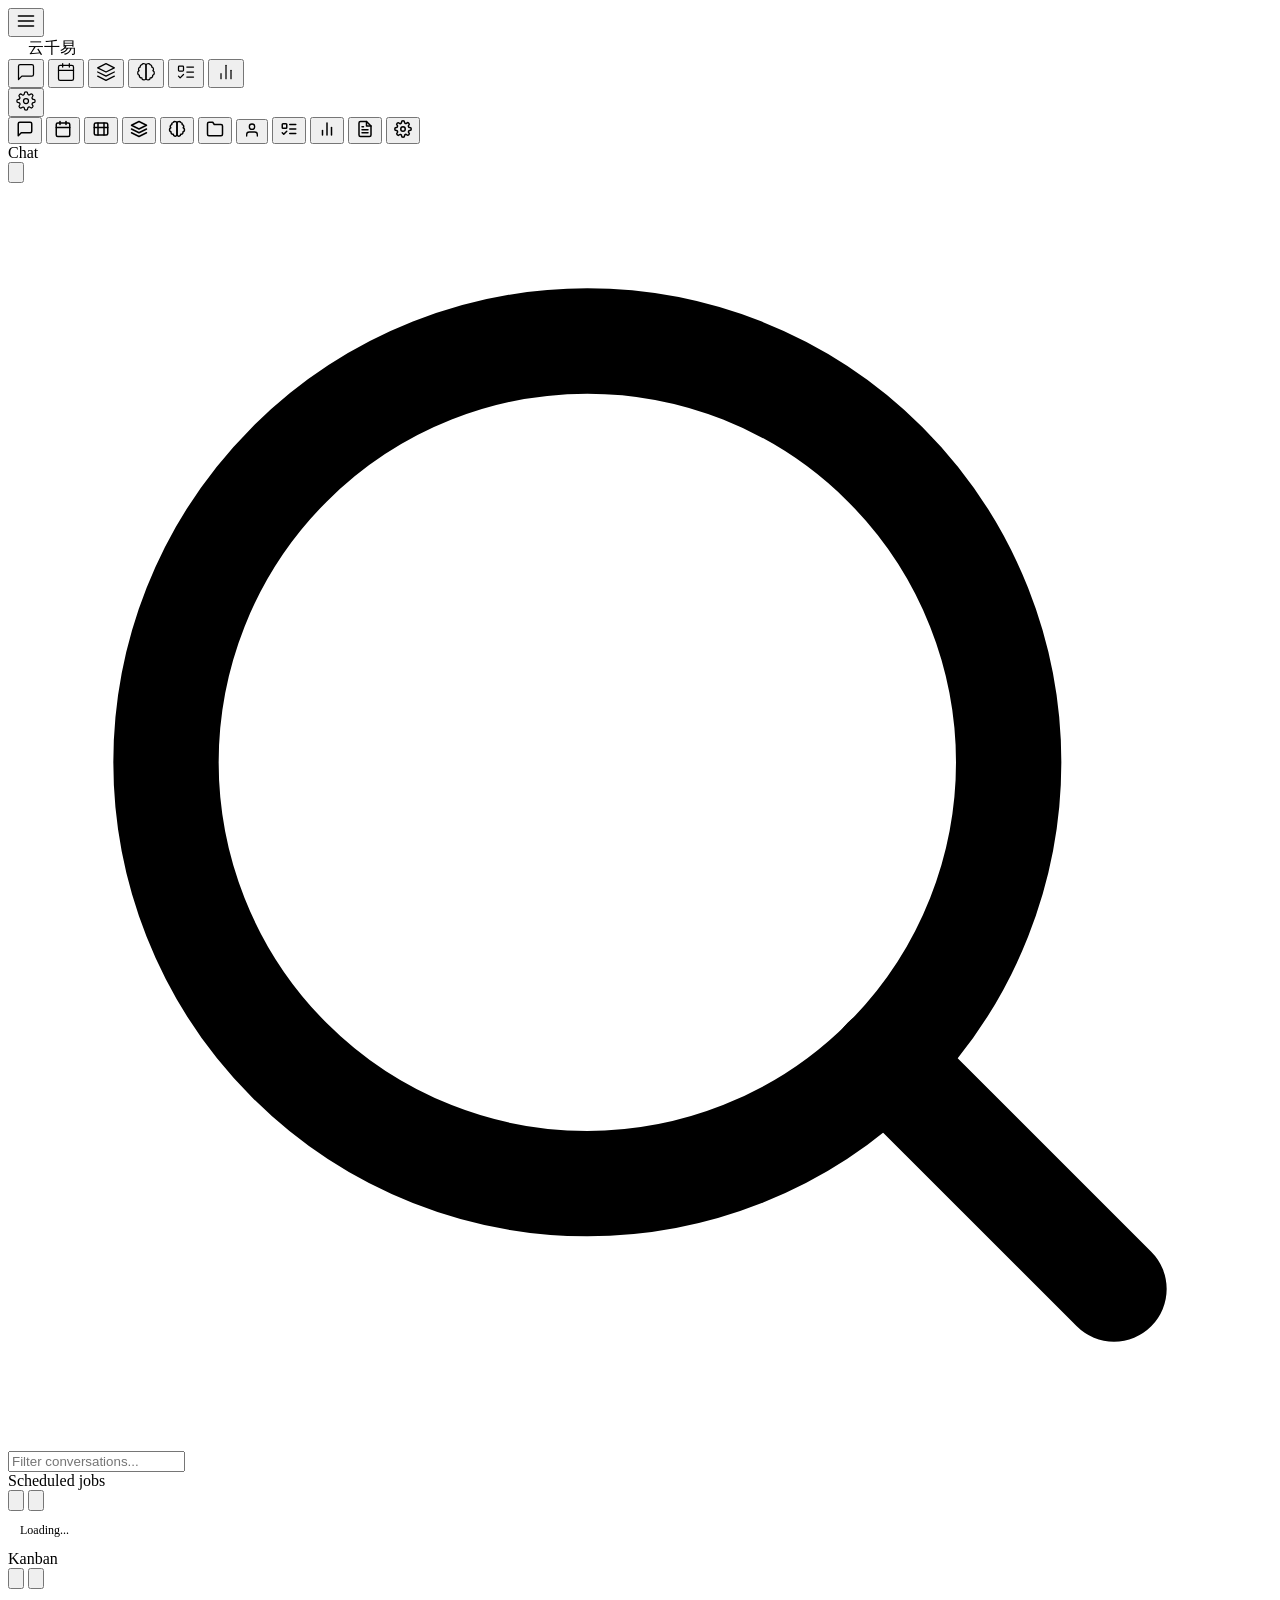
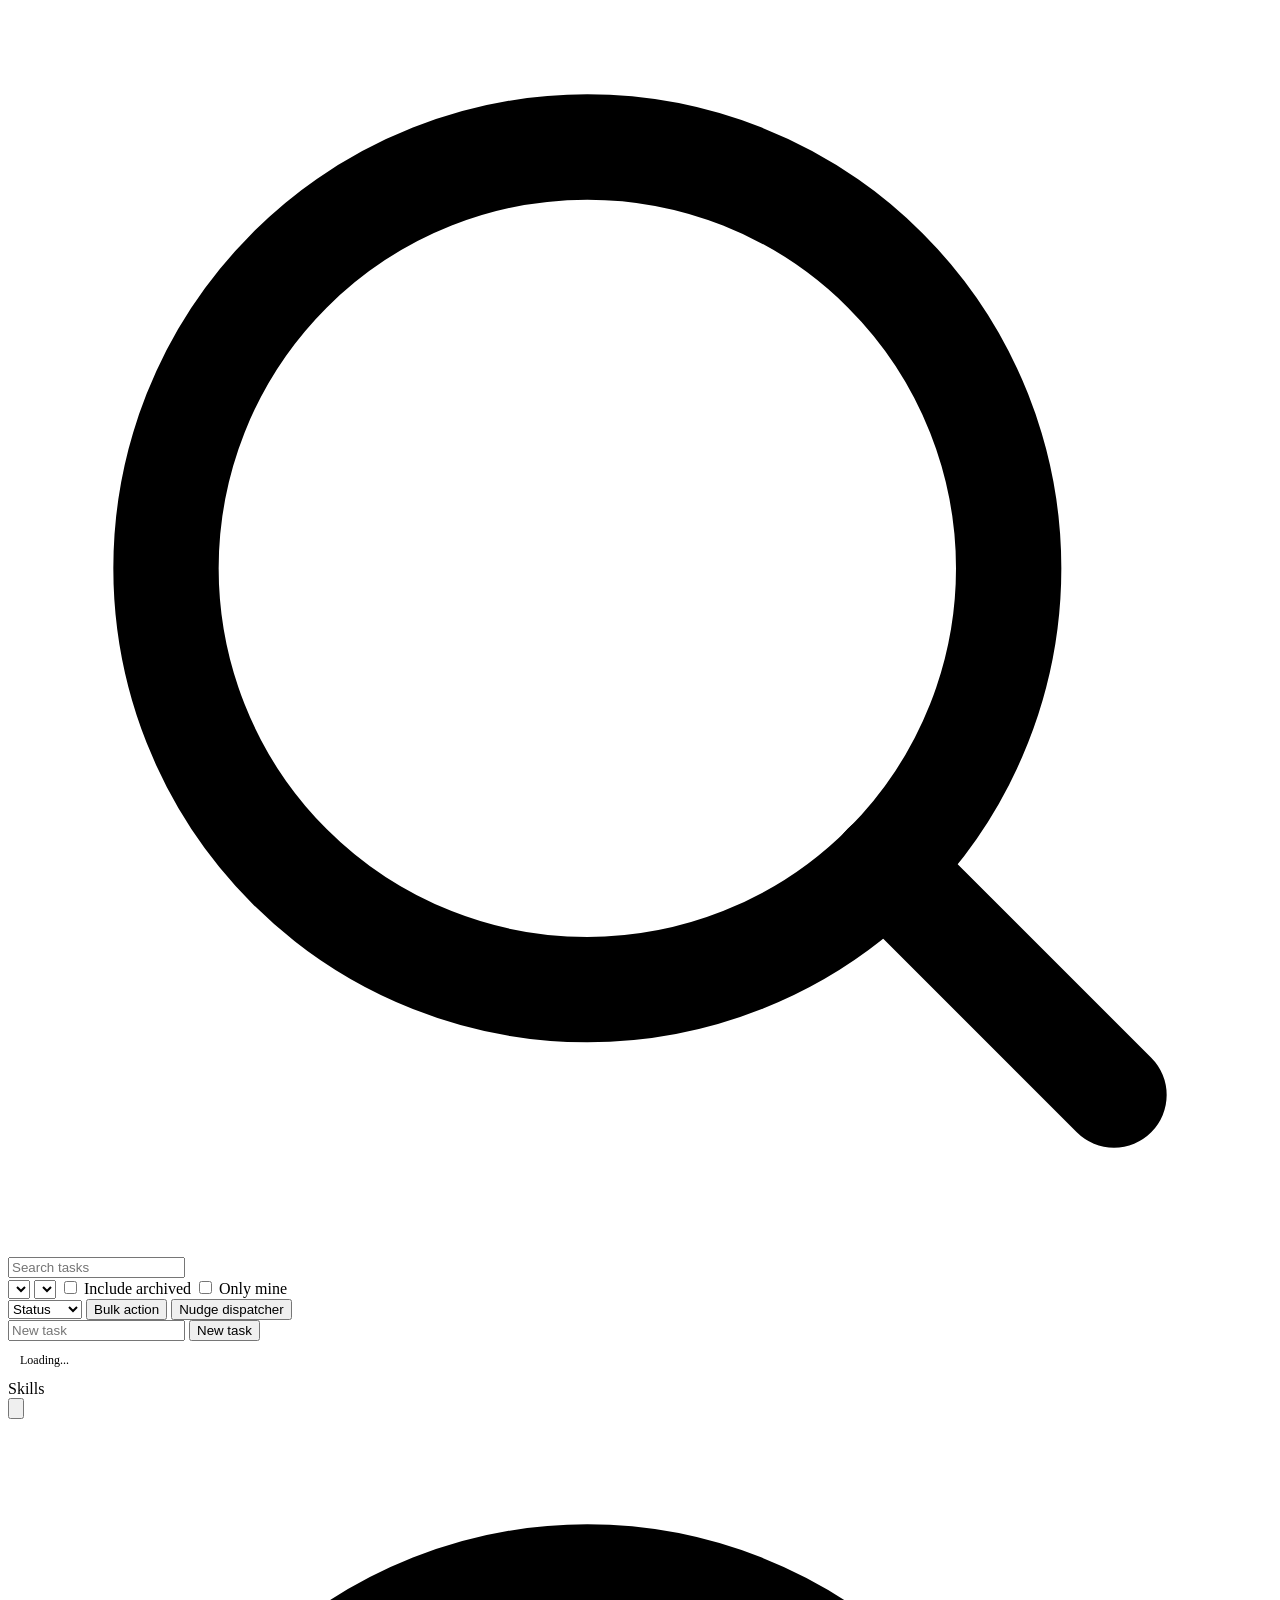
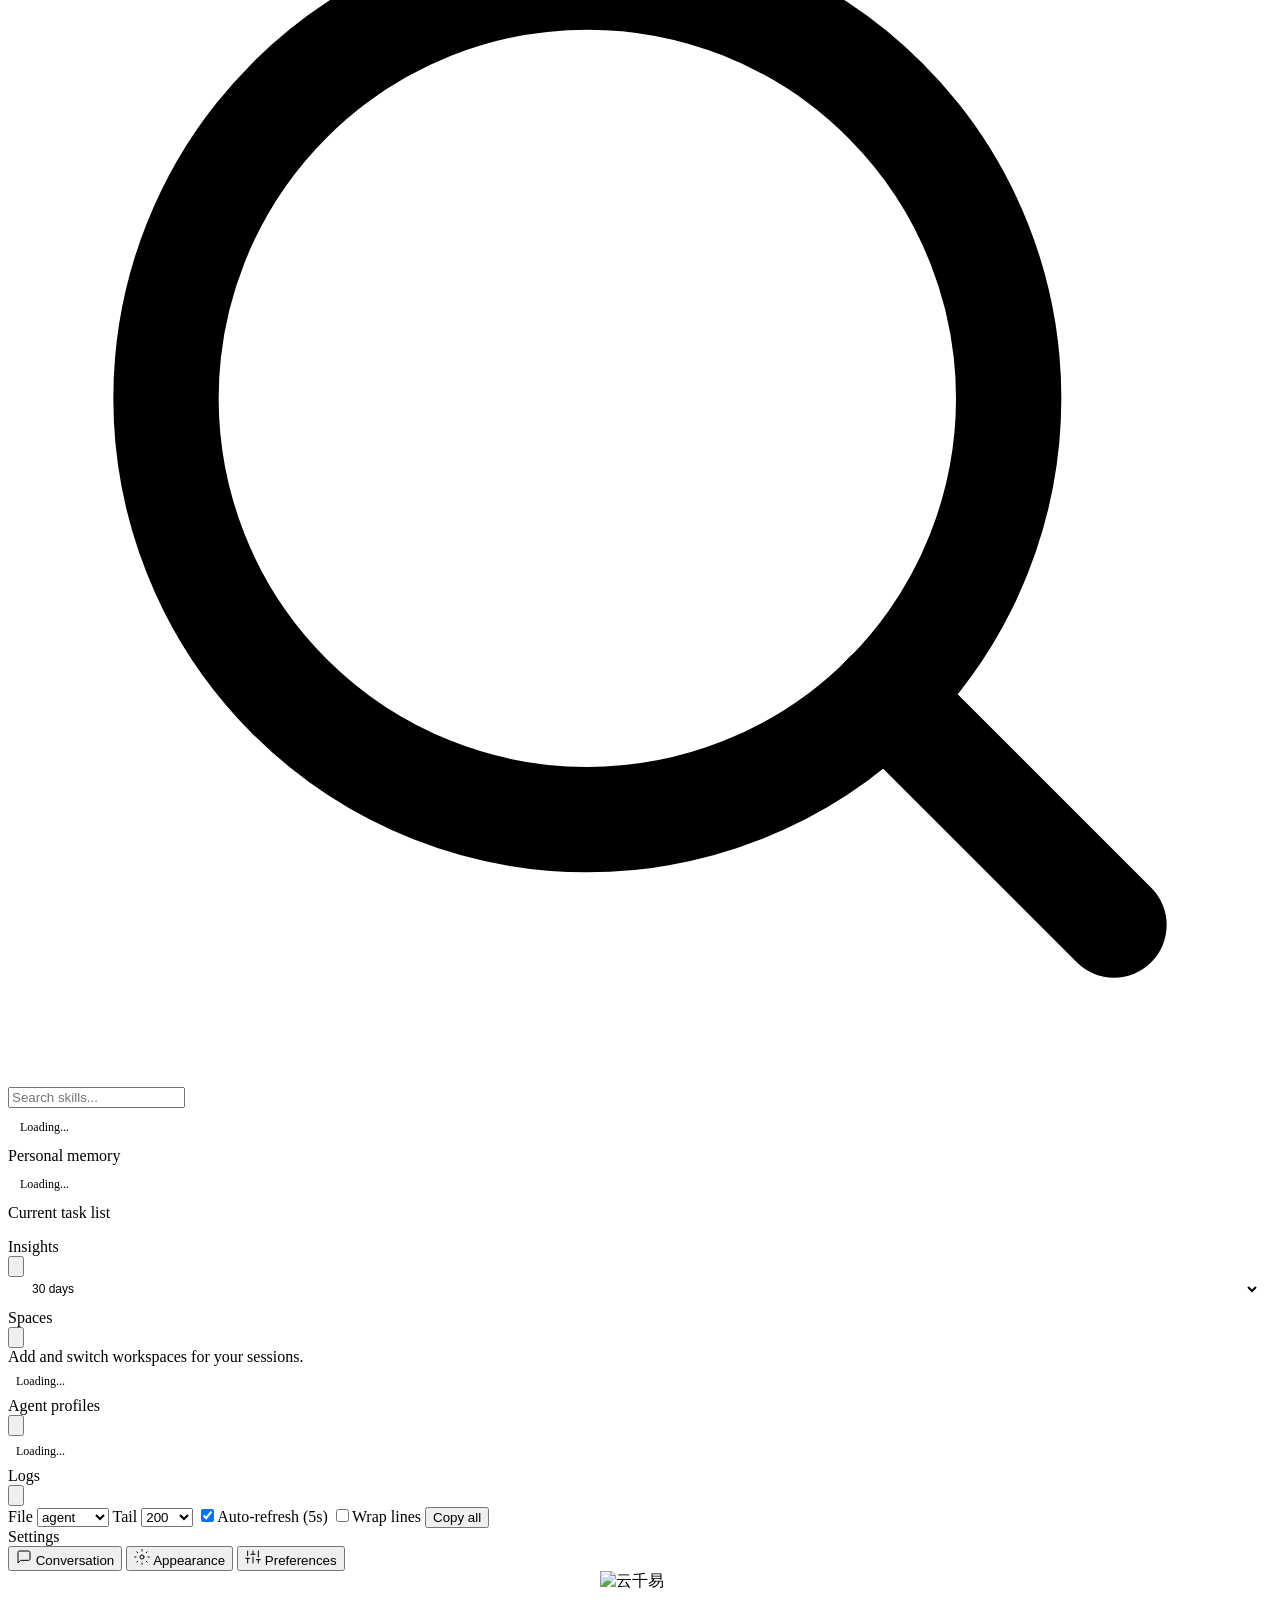
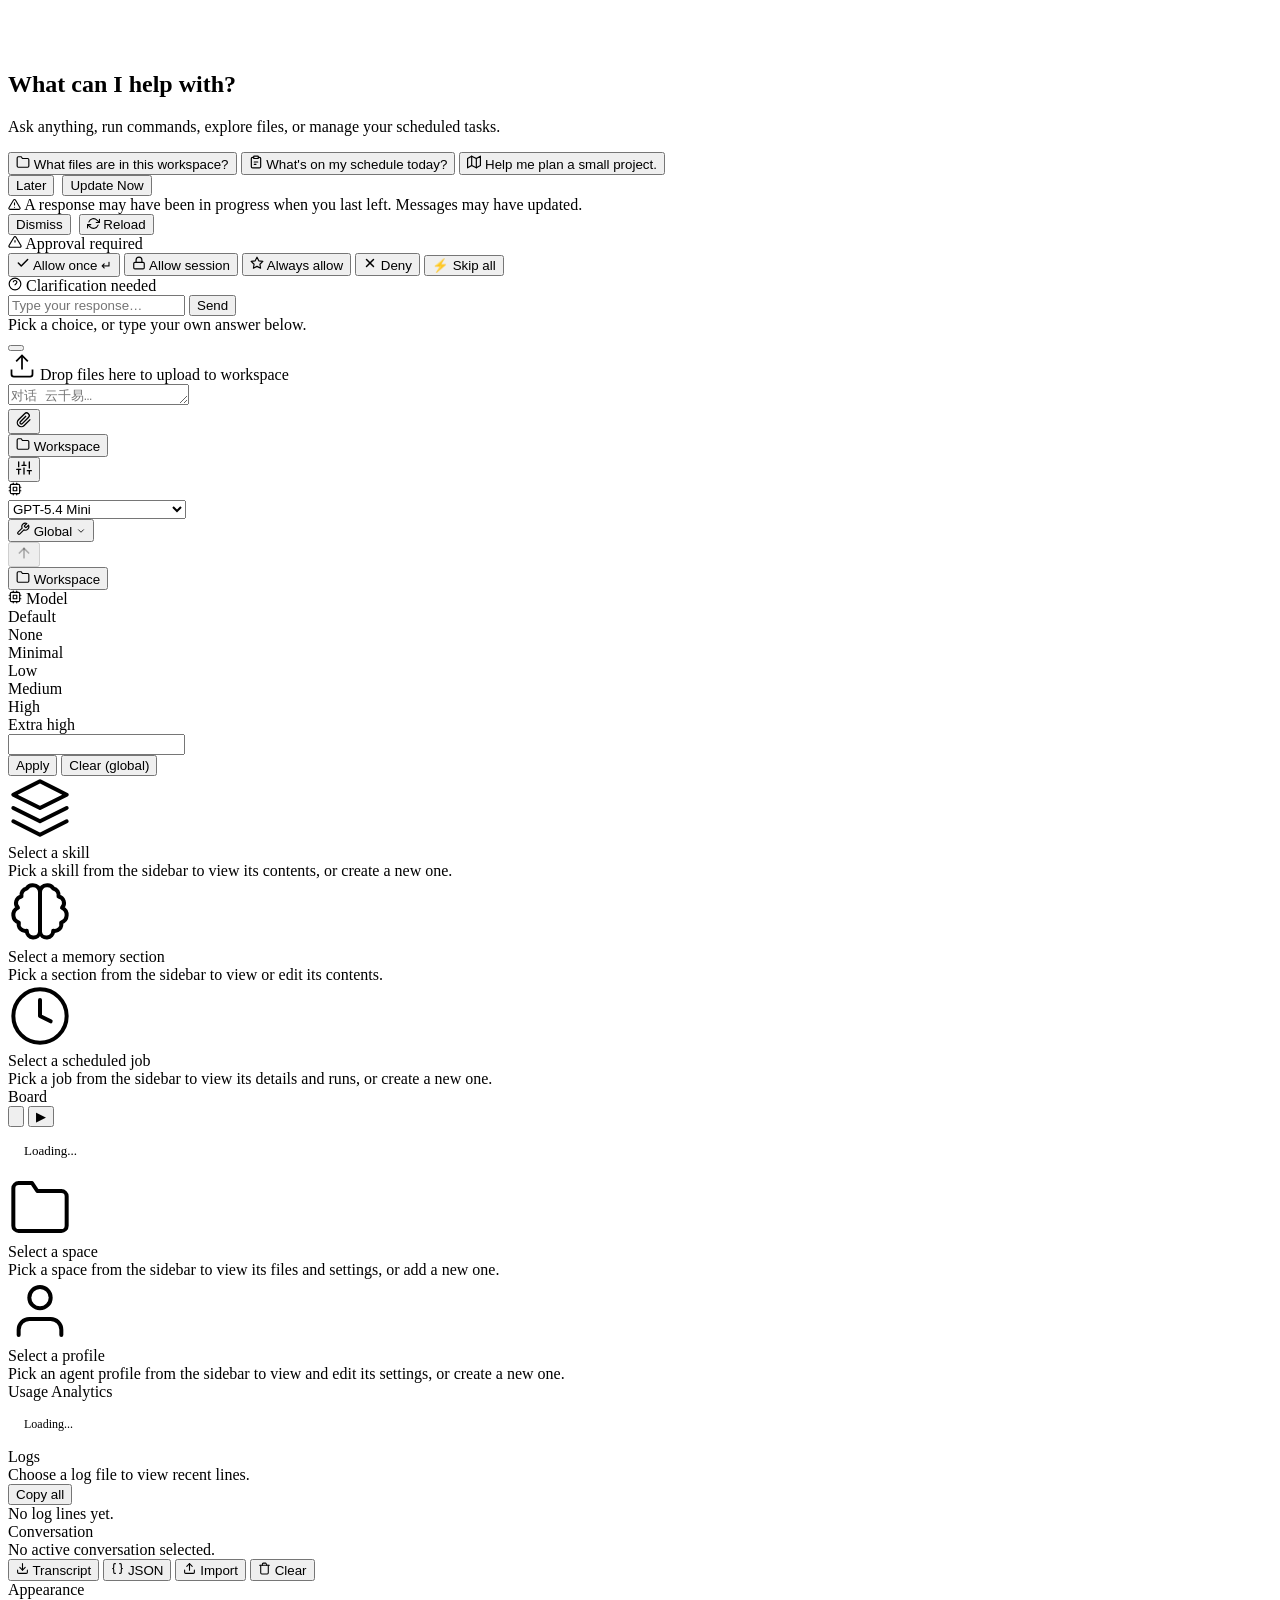
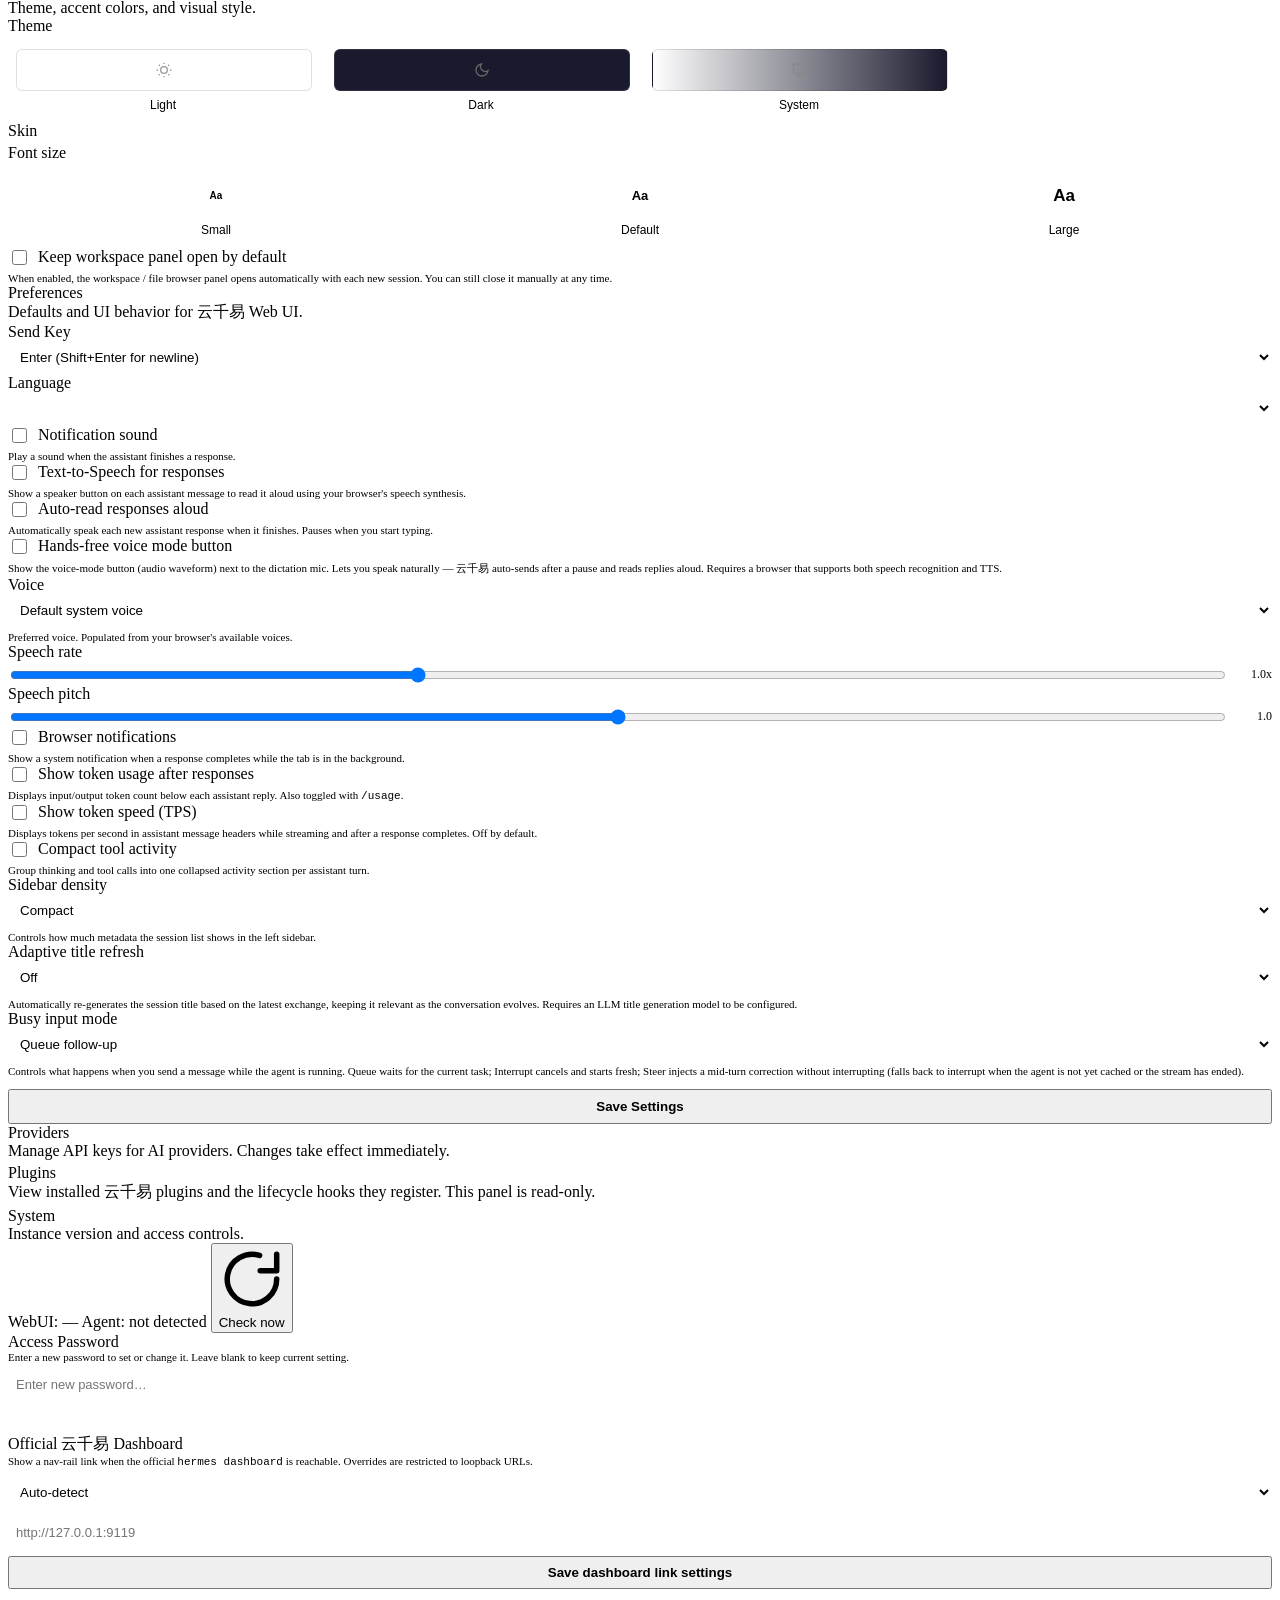
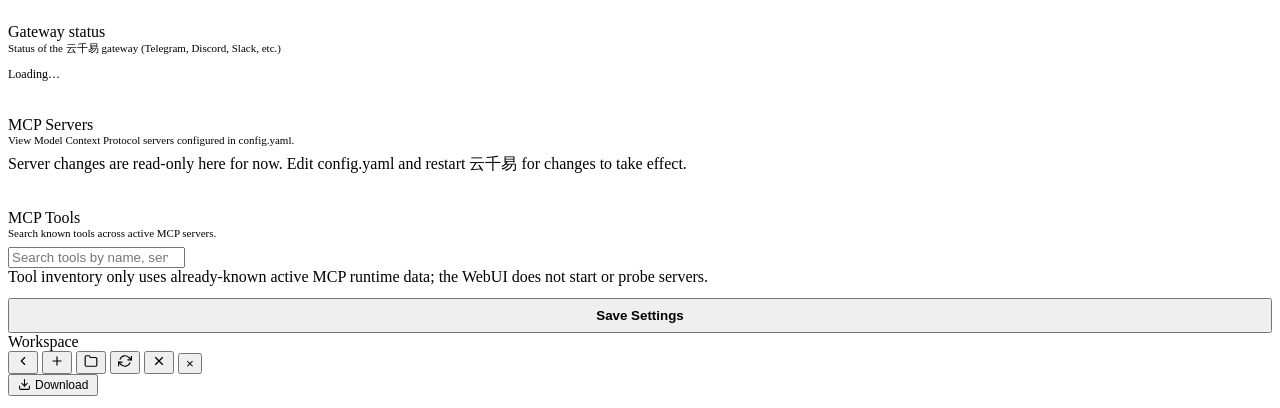
==== commit 235386f3: "fix：图标修改" ====
--- a/static/index.html
+++ b/static/index.html
@@ -280,23 +280,7 @@
     <div class="messages" id="messages">
       <button id="scrollToBottomBtn" class="scroll-to-bottom-btn" aria-label="Scroll to bottom" data-i18n-aria-label="scroll_to_bottom_aria" onclick="scrollToBottom()" style="display:none">↓</button>
       <div class="empty-state" id="emptyState">
-        <div class="empty-logo"><svg xmlns="http://www.w3.org/2000/svg" viewBox="0 0 64 64" width="80" height="80" aria-label="云千易">
-          <defs>
-            <linearGradient id="hermes-gold" x1="0%" y1="0%" x2="0%" y2="100%">
-              <stop offset="0%" style="stop-color:#F5C542;stop-opacity:1"/>
-              <stop offset="100%" style="stop-color:#D4961C;stop-opacity:1"/>
-            </linearGradient>
-          </defs>
-          <rect x="30" y="10" width="4" height="46" rx="2" fill="url(#hermes-gold)"/>
-          <path d="M30 18 C24 14, 14 14, 10 18 C14 16, 22 16, 28 20" fill="#F5C542" opacity="0.9"/>
-          <path d="M30 22 C26 19, 18 19, 14 22 C18 20, 24 20, 28 24" fill="#D4961C" opacity="0.8"/>
-          <path d="M34 18 C40 14, 50 14, 54 18 C50 16, 42 16, 36 20" fill="#F5C542" opacity="0.9"/>
-          <path d="M34 22 C38 19, 46 19, 50 22 C46 20, 40 20, 36 24" fill="#D4961C" opacity="0.8"/>
-          <path d="M32 48 C22 44, 20 38, 26 34 C20 36, 18 42, 24 46 C18 40, 22 30, 30 28 C24 32, 22 38, 28 42" fill="none" stroke="#F5C542" stroke-width="2.5" stroke-linecap="round"/>
-          <path d="M32 48 C42 44, 44 38, 38 34 C44 36, 46 42, 40 46 C46 40, 42 30, 34 28 C40 32, 42 38, 36 42" fill="none" stroke="#D4961C" stroke-width="2.5" stroke-linecap="round"/>
-          <circle cx="32" cy="10" r="4" fill="#F5C542"/>
-          <circle cx="32" cy="10" r="2" fill="#FFF8E1" opacity="0.7"/>
-        </svg></div>
+        <div class="empty-logo"><img src="static/favicon.png" alt="云千易" width="80" height="80" style="display:block;margin:0 auto" decoding="async"></div>
         <h2 data-i18n="empty_title">What can I help with?</h2>
         <p data-i18n="empty_subtitle">Ask anything, run commands, explore files, or manage your scheduled tasks.</p>
         <div class="suggestion-grid">
